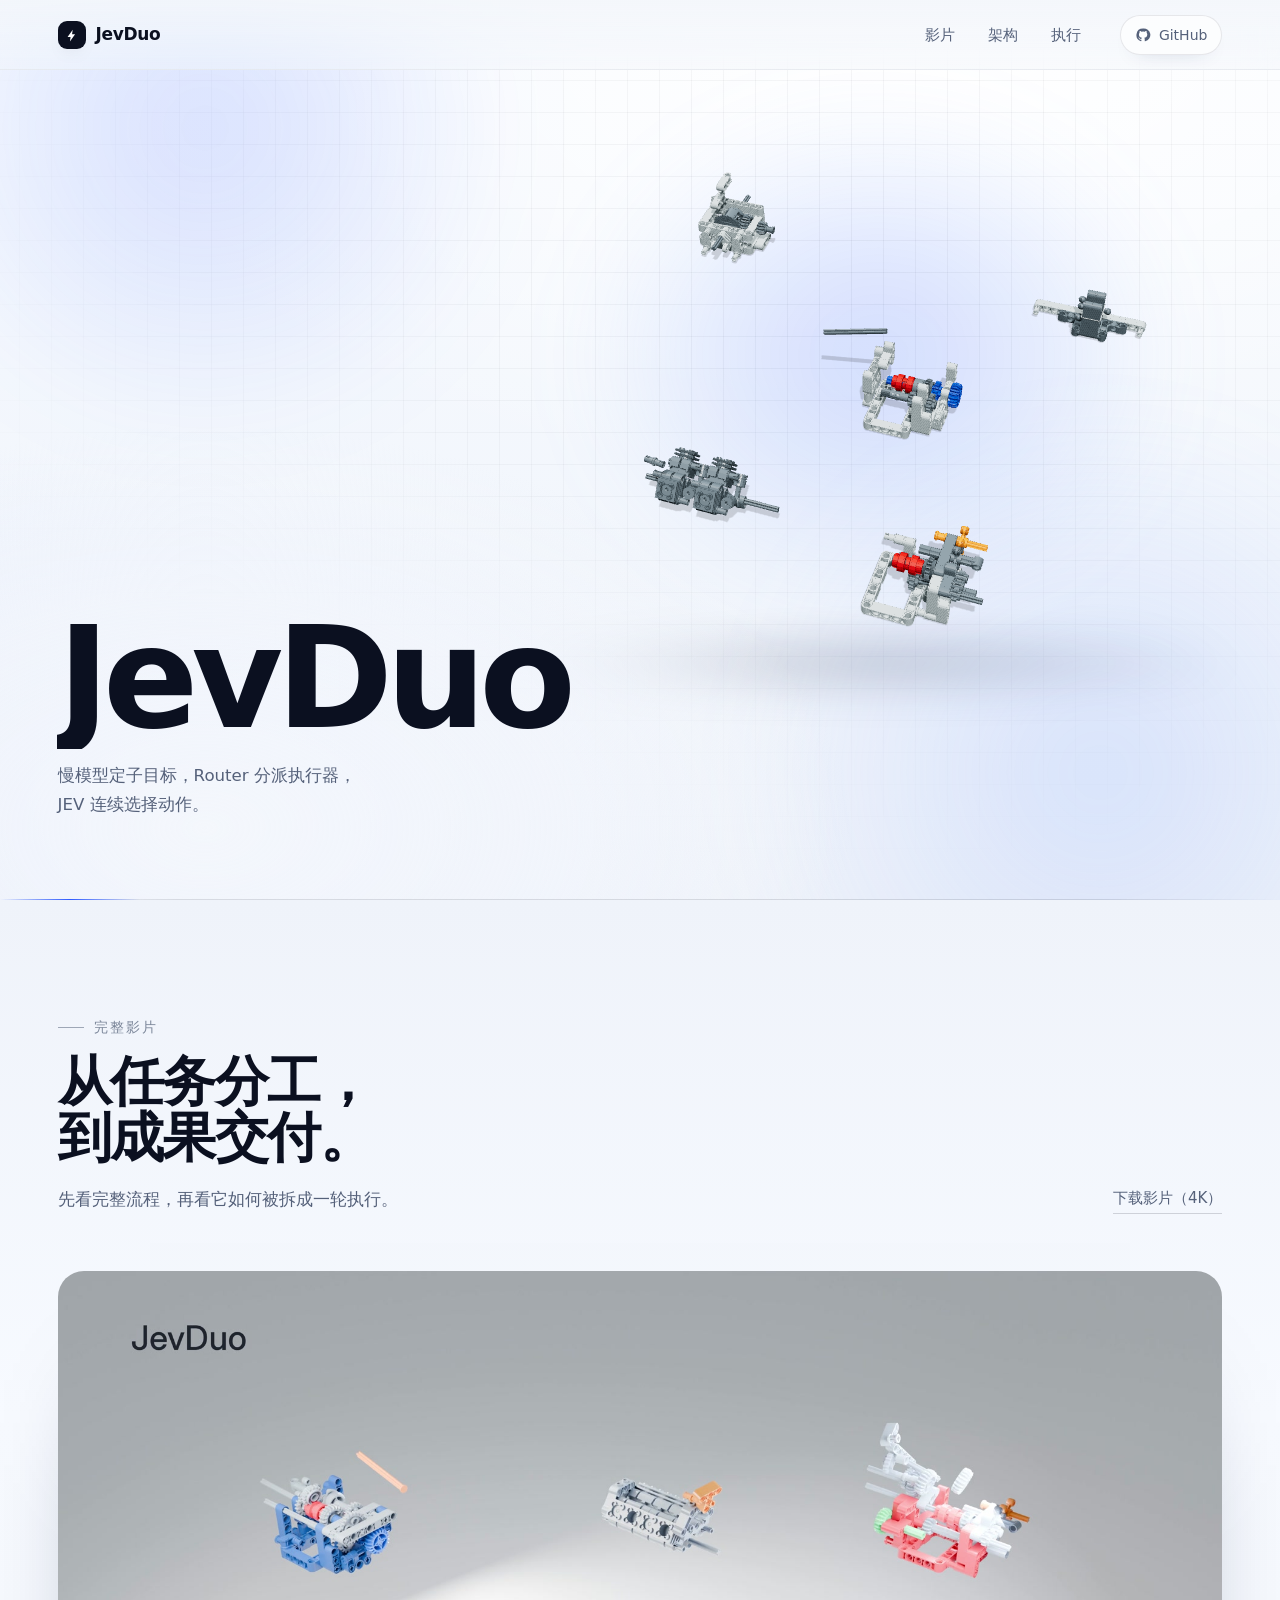
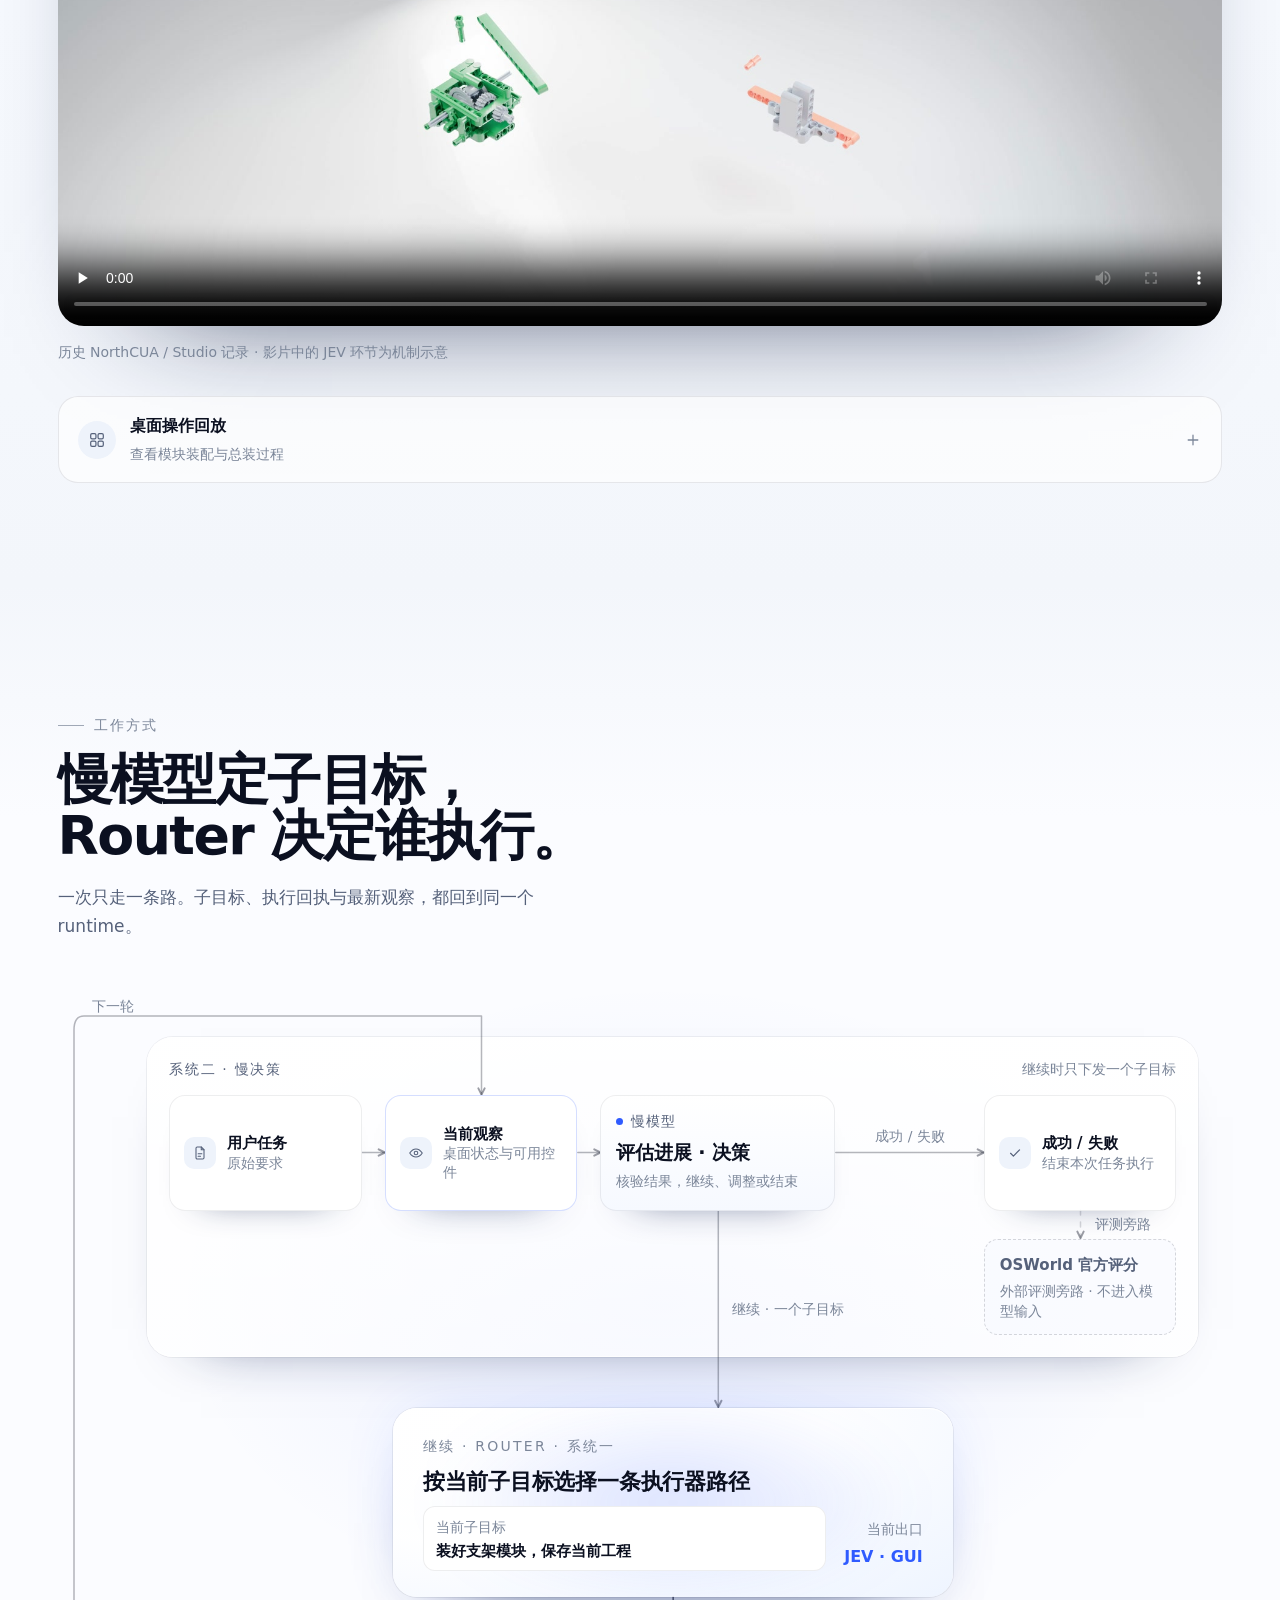
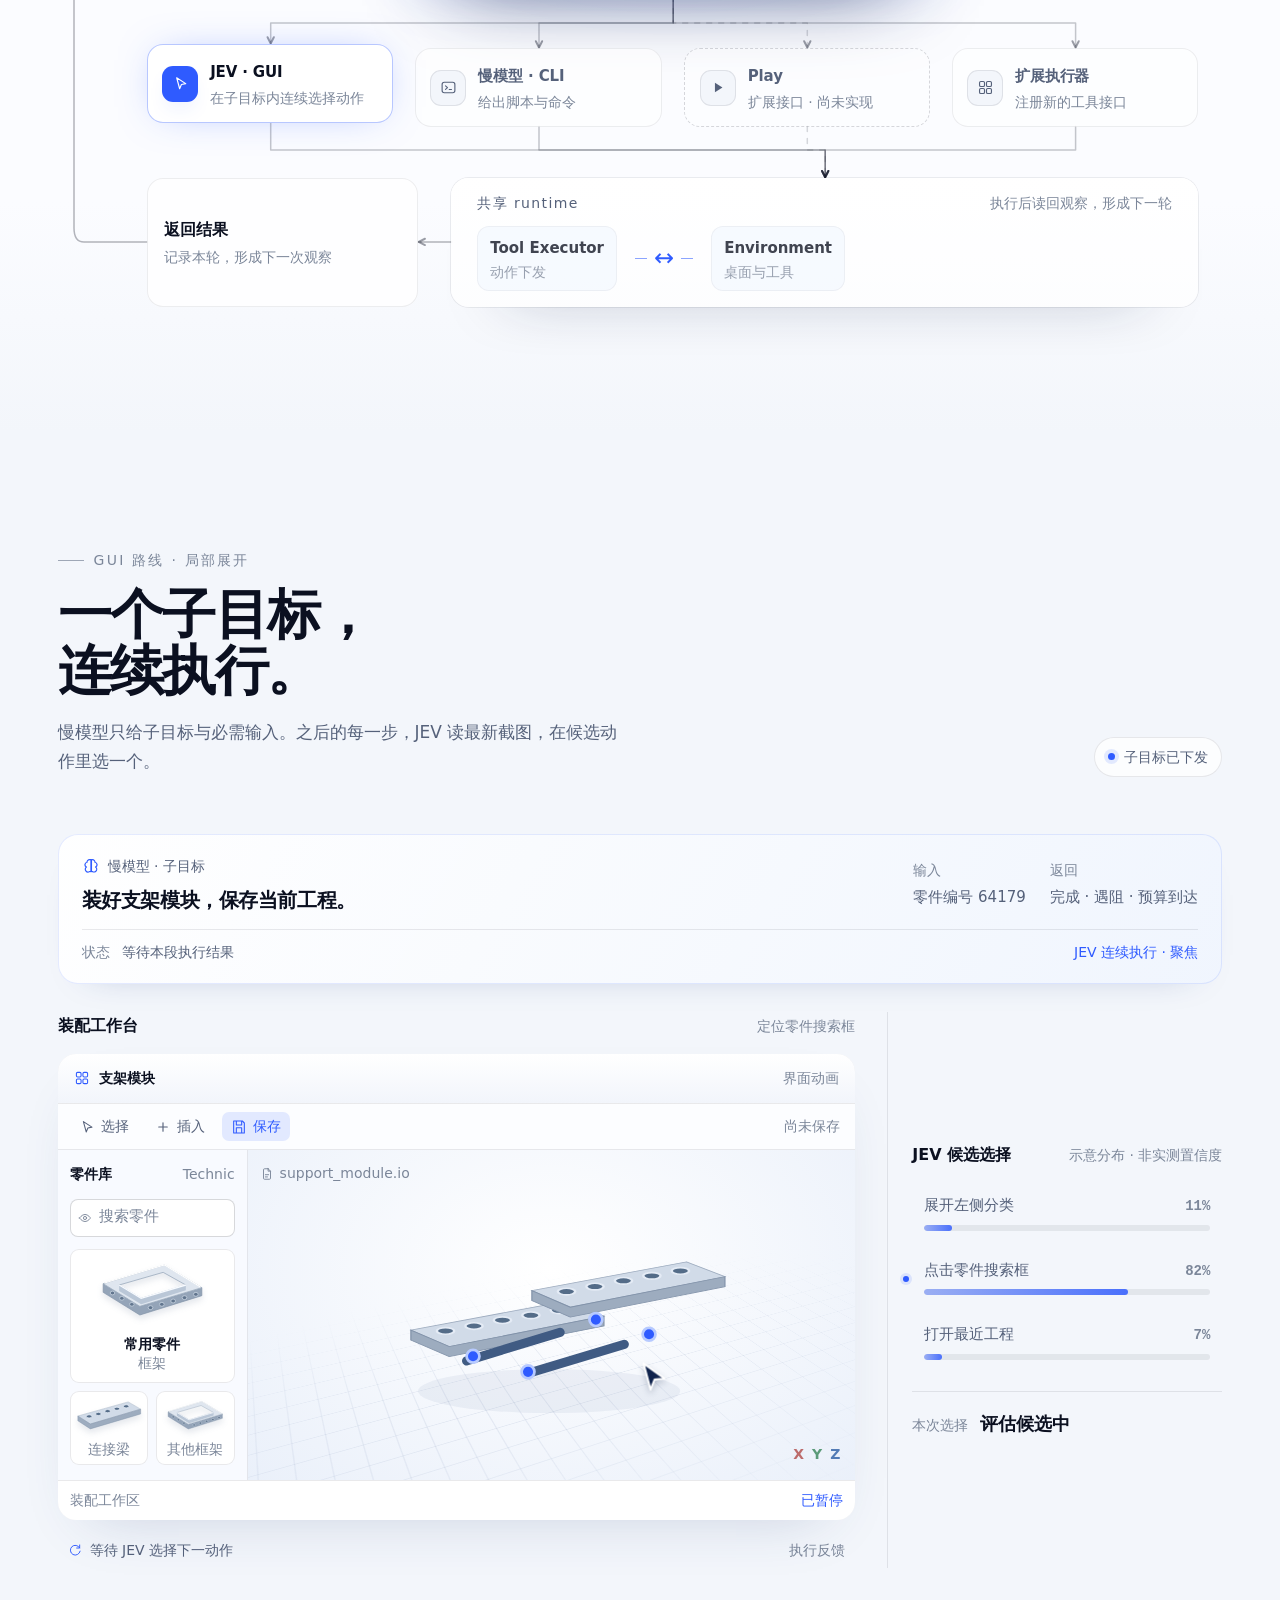
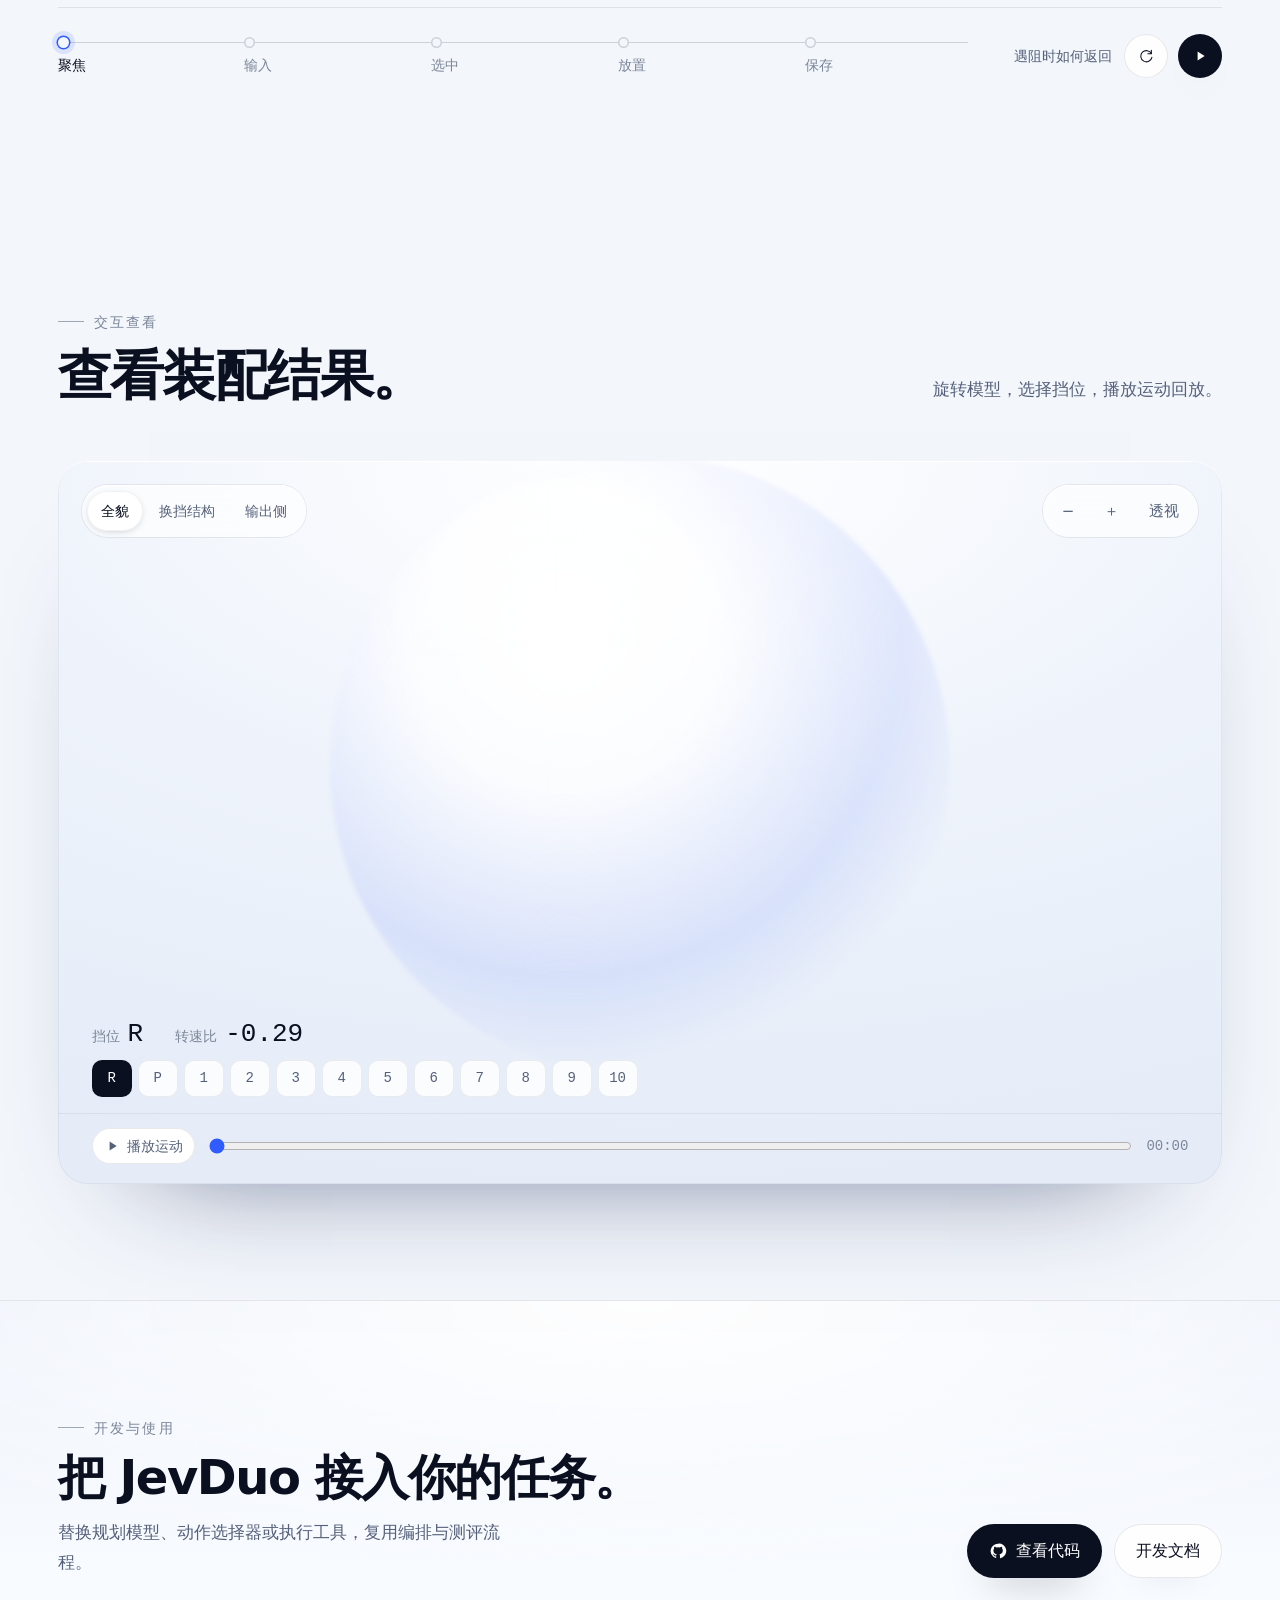
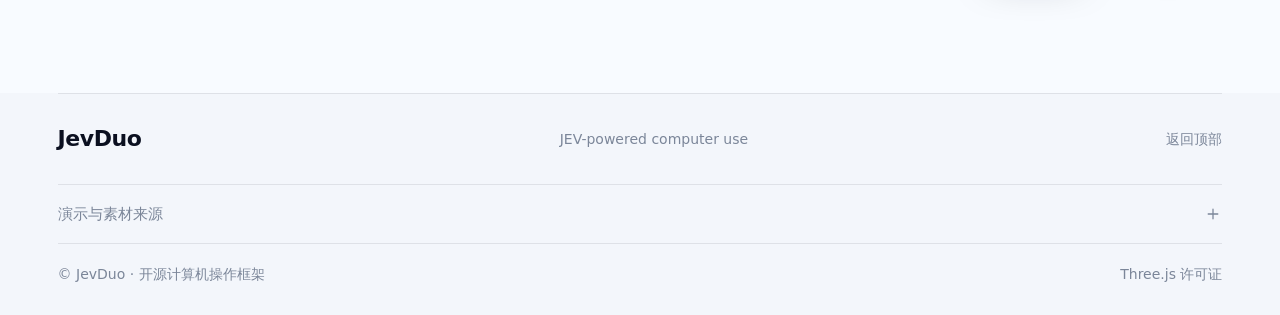
==== website/index.html @ 103af0c5 "feat(web): animate continuous JEV workbench execution" ====
<!doctype html>
<html lang='zh-CN' data-assets='../../assets/'>
<head>
<meta charset='utf-8'>
<meta name='viewport' content='width=device-width, initial-scale=1'>
<meta name='description' content='JevDuo：慢模型规划子目标，Router 分派执行器，JEV 在共享 runtime 中连续选择动作。'>
<meta name='theme-color' content='#f3f6fb'>
<meta name='color-scheme' content='light'>
<title>JevDuo — JEV-powered computer use</title>
<link rel='icon' href='data:image/svg+xml,%3Csvg xmlns=%22http://www.w3.org/2000/svg%22 viewBox=%220 0 32 32%22%3E%3Crect width=%2232%22 height=%2232%22 rx=%229%22 fill=%22%230b1020%22/%3E%3Cpath d=%22M18.9 5.1 9.8 18.4h6.2L14.2 27l9.4-13.4h-6.2z%22 fill=%22%23fff%22/%3E%3C/svg%3E'>
<link rel='preload' href='assembly-poster.png' as='image'>
<link rel='stylesheet' href='showcase.css'>
<link rel='stylesheet' href='responsive.css'>
<script defer src='../../assets/three.js'></script>
<script defer src='../../assets/viewer.js'></script>
<script defer src='story.js'></script>
<script defer src='execution.js'></script>
<script defer src='showcase.js'></script>
</head>
<body>
<svg class='symbols' aria-hidden='true' xmlns='http://www.w3.org/2000/svg'>
<symbol id='i-bolt' viewBox='0 0 24 24'><path fill='currentColor' d='M13.9 2.6 5.7 14.2h4.8l-1 7.2 8.2-11.6h-4.8l1-7.2Z'/></symbol>
<symbol id='i-file' viewBox='0 0 24 24'><g fill='none' stroke='currentColor' stroke-width='1.6' stroke-linecap='round' stroke-linejoin='round'><path d='M13.9 3H7.8A1.8 1.8 0 0 0 6 4.8v14.4A1.8 1.8 0 0 0 7.8 21h8.4a1.8 1.8 0 0 0 1.8-1.8V7.1L13.9 3Z'/><path d='M13.9 3v4.1h4.1M9.2 13.2h5.6M9.2 17h3.6'/></g></symbol>
<symbol id='i-brain' viewBox='0 0 24 24'><g fill='none' stroke='currentColor' stroke-width='1.6' stroke-linecap='round' stroke-linejoin='round'><path d='M10.2 3.6A3.3 3.3 0 0 0 6.7 7a3.4 3.4 0 0 0-.8 6.4 3.5 3.5 0 0 0 4.3 5.9h2.4V3.6h-2.4Z'/><path d='M13.8 3.6A3.3 3.3 0 0 1 17.3 7a3.4 3.4 0 0 1 .8 6.4 3.5 3.5 0 0 1-4.3 5.9h-2.4'/><path d='M12 3.6v16.2'/></g></symbol>
<symbol id='i-cursor' viewBox='0 0 24 24'><path fill='none' stroke='currentColor' stroke-width='1.6' stroke-linecap='round' stroke-linejoin='round' d='M6.6 3.9 19.4 12.2l-6.1 1.2-2.5 6-4.2-15.5Z'/></symbol>
<symbol id='i-terminal' viewBox='0 0 24 24'><g fill='none' stroke='currentColor' stroke-width='1.6' stroke-linecap='round' stroke-linejoin='round'><rect x='3' y='4.6' width='18' height='14.8' rx='3'/><path d='m7.8 9.8 2.8 2.4-2.8 2.4M13 14.8h3.2'/></g></symbol>
<symbol id='i-grid' viewBox='0 0 24 24'><g fill='none' stroke='currentColor' stroke-width='1.6'><rect x='3.6' y='3.6' width='7' height='7' rx='1.8'/><rect x='13.4' y='3.6' width='7' height='7' rx='1.8'/><rect x='3.6' y='13.4' width='7' height='7' rx='1.8'/><rect x='13.4' y='13.4' width='7' height='7' rx='1.8'/></g></symbol>
<symbol id='i-eye' viewBox='0 0 24 24'><g fill='none' stroke='currentColor' stroke-width='1.6' stroke-linecap='round' stroke-linejoin='round'><path d='M2.6 12S6.6 5.9 12 5.9 21.4 12 21.4 12 17.4 18.1 12 18.1 2.6 12 2.6 12Z'/><circle cx='12' cy='12' r='2.7'/></g></symbol>
<symbol id='i-check' viewBox='0 0 24 24'><path fill='none' stroke='currentColor' stroke-width='1.8' stroke-linecap='round' stroke-linejoin='round' d='m5.4 12.4 4.2 4.2L18.8 7.4'/></symbol>
<symbol id='i-refresh' viewBox='0 0 24 24'><g fill='none' stroke='currentColor' stroke-width='1.6' stroke-linecap='round' stroke-linejoin='round'><path d='M20 8.4A8.4 8.4 0 1 0 20.8 14'/><path d='M20 3.4v5.2h-5.2'/></g></symbol>
<symbol id='i-play' viewBox='0 0 24 24'><path fill='currentColor' d='M8.4 5.2 19 12 8.4 18.8V5.2Z'/></symbol>
<symbol id='i-pause' viewBox='0 0 24 24'><g fill='none' stroke='currentColor' stroke-width='2' stroke-linecap='round'><path d='M9 5.4v13.2M15 5.4v13.2'/></g></symbol>
<symbol id='i-plus' viewBox='0 0 24 24'><g fill='none' stroke='currentColor' stroke-width='1.7' stroke-linecap='round'><path d='M12 5.6v12.8M5.6 12h12.8'/></g></symbol>
<symbol id='i-save' viewBox='0 0 24 24'><g fill='none' stroke='currentColor' stroke-width='1.6' stroke-linejoin='round'><path d='M4 3h13l3 3v15H4Z'/><path d='M8 3v6h8V3M8 21v-8h8v8'/></g></symbol>
<symbol id='part-frame' viewBox='0 0 180 120'><path d='m16 43 55 34 93-28v12L71 90 16 56Z' fill='#94a4b8' stroke='#8191a7'/><path d='m16 43 92-28 56 34-93 28Zm24 2 33 20 67-20-34-19Z' fill='#dfe6ef' fill-rule='evenodd' stroke='#a1afc1' stroke-width='1.3'/><path d='m40 45 33 20 67-20v8L73 74 40 54Z' fill='#bac7d7'/><path d='m40 45 33 20 67-20' fill='none' stroke='#f8fbff' stroke-width='2'/><g fill='#61758e' stroke='#d5dfea'><ellipse cx='30' cy='57' rx='3.4' ry='2.8'/><ellipse cx='44' cy='65' rx='3.4' ry='2.8'/><ellipse cx='59' cy='74' rx='3.4' ry='2.8'/><ellipse cx='87' cy='79' rx='3.5' ry='2.9'/><ellipse cx='104' cy='74' rx='3.5' ry='2.9'/><ellipse cx='121' cy='69' rx='3.5' ry='2.9'/><ellipse cx='138' cy='64' rx='3.5' ry='2.9'/><ellipse cx='155' cy='59' rx='3.5' ry='2.9'/></g><path d='m18 42 90-27 54 33' fill='none' stroke='#fff' stroke-width='1.8'/></symbol>
<symbol id='part-beam' viewBox='0 0 180 100'><path d='m12 45 125-35 31 18-125 37Z' fill='#d1dbe8' stroke='#9eacbf'/><path d='m12 45 31 20 125-37v12L43 77 12 57Z' fill='#9dacbf' stroke='#8192a9'/><g fill='#546c88' stroke='#e4ebf5' stroke-width='2'><ellipse cx='40' cy='46' rx='7' ry='4'/><ellipse cx='63' cy='40' rx='7' ry='4'/><ellipse cx='86' cy='33' rx='7' ry='4'/><ellipse cx='109' cy='27' rx='7' ry='4'/><ellipse cx='132' cy='21' rx='7' ry='4'/></g></symbol>
<symbol id='i-github' viewBox='0 0 24 24'><path fill='currentColor' d='M12 2.2a9.8 9.8 0 0 0-3.1 19.1c.5.1.7-.2.7-.5v-1.7c-2.7.6-3.3-1.3-3.3-1.3-.4-1.1-1.1-1.4-1.1-1.4-.9-.6.1-.6.1-.6 1 .1 1.5 1 1.5 1 .9 1.5 2.3 1.1 2.9.8.1-.6.4-1.1.7-1.3-2.2-.2-4.5-1.1-4.5-4.9 0-1.1.4-2 1-2.6-.1-.3-.4-1.3.1-2.6 0 0 .8-.3 2.7 1a9.4 9.4 0 0 1 4.9 0c1.9-1.3 2.7-1 2.7-1 .5 1.3.2 2.3.1 2.6.6.6 1 1.5 1 2.6 0 3.8-2.3 4.7-4.5 4.9.4.3.7.9.7 1.9v2.8c0 .3.2.6.7.5A9.8 9.8 0 0 0 12 2.2Z'/></symbol>
</svg>
<a class='skip-link' href='#film'>跳到正文</a>
<header class='header' id='site-header'>
  <div class='header-inner shell'>
    <a class='brand' href='#top' aria-label='JevDuo 首页'><span class='brand-mark'><svg class='ico'><use href='#i-bolt'/></svg></span><span class='brand-word'>JevDuo</span></a>
    <nav class='nav' aria-label='主导航'><a href='#film'>影片</a><a href='#architecture'>架构</a><a href='#execution'>执行</a></nav>
    <a class='github-link' href='https://github.com/AI45Lab/JevDuo' target='_blank' rel='noopener'><svg class='ico'><use href='#i-github'/></svg><span>GitHub</span></a>
  </div>
  <span class='header-progress' aria-hidden='true'></span>
</header>
<main id='top'>
  <div class='opening' id='opening'>
    <div class='sky' aria-hidden='true'><span class='sky-a'></span><span class='sky-b'></span><span class='sky-grid'></span></div>
    <div class='assembly-stage' id='assembly-stage'>
      <div class='model-aura' aria-hidden='true'></div>
      <div class='model-canvas' id='hero-model-mount' role='img' aria-label='逐零件装配的三维模型，可拖动旋转'>
        <img class='assembly-poster' src='assembly-poster.png' alt=''>
        <span class='scene-loading' id='hero-model-loading' role='status'>正在加载装配模型</span>
      </div>
      <div class='model-floor' aria-hidden='true'></div>
    </div>
    <section class='hero' id='story' aria-labelledby='hero-title'>
      <div class='hero-scrim' aria-hidden='true'></div>
      <div class='shell hero-foot'>
        <h1 class='hero-title' id='hero-title'><span class='hero-title-in'>JevDuo</span></h1>
        <p class='hero-sub'>慢模型定子目标，Router 分派执行器，<br>JEV 连续选择动作。</p>
      </div>
      <div class='hero-rail' aria-hidden='true'><i></i></div>
    </section>
  </div>

  <section class='film-section' id='film' aria-labelledby='film-title'>
    <div class='shell'>
      <header class='section-lead film-lead'>
        <div class='lead-main'>
          <p class='eyebrow'>完整影片</p>
          <h2 id='film-title'>从任务分工，<br>到成果交付。</h2>
          <p class='lead'>先看完整流程，再看它如何被拆成一轮执行。</p>
        </div>
        <a class='text-link' href='../../downloads/JevDuo-v15-4K.mp4' download>下载影片（4K）</a>
      </header>
      <figure class='film-figure'>
        <video id='film-player' controls playsinline preload='none' poster='../../assets/film-poster.jpg' aria-label='JevDuo 工作流程影片'>
          <source src='../../assets/jevduo-film-1080p.mp4' type='video/mp4'>
          此浏览器无法播放，可下载影片查看。
        </video>
        <figcaption>历史 NorthCUA / Studio 记录 · 影片中的 JEV 环节为机制示意</figcaption>
      </figure>
      <details class='records' id='execution-records'>
        <summary>
          <span class='record-icon' aria-hidden='true'><svg class='ico'><use href='#i-grid'/></svg></span>
          <span class='record-copy'><strong>桌面操作回放</strong><span>查看模块装配与总装过程</span></span>
          <span class='record-toggle' aria-hidden='true'><svg class='ico'><use href='#i-plus'/></svg></span>
        </summary>
        <div class='record-content'>
          <div class='case-workspace' id='case-workspace'>
            <div class='workspace-toolbar'>
              <div class='workspace-title-row'><strong id='workspace-title'>主体与主传动</strong><span id='workspace-phase'>开始装配</span></div>
              <button id='grid-toggle' aria-pressed='false'><svg class='ico'><use href='#i-grid'/></svg>并排查看</button>
            </div>
            <div class='workspace-display' id='workspace-display'></div>
            <div class='workspace-tabs' role='tablist' aria-label='切换装配模块' id='workspace-tabs'></div>
            <div class='workspace-transport'>
              <button id='case-play' class='round-play' aria-label='播放桌面回放'><svg class='ico'><use href='#i-play'/></svg></button>
              <input id='case-seek' type='range' min='0' max='203' step='0.1' value='0' aria-label='调整桌面回放进度'>
              <output id='case-clock'>00:00 / 03:23</output>
              <select id='case-speed' aria-label='桌面回放倍速'><option value='1'>1×</option><option value='2' selected>2×</option><option value='4'>4×</option><option value='8'>8×</option></select>
            </div>
          </div>
          <div class='chapter-jumps' aria-label='跳转装配阶段'>
            <button data-case-time='0'>开始装配</button>
            <button data-case-time='85'>查看模块</button>
            <button data-case-time='180'>进入总装</button>
          </div>
          <p class='case-note'>回放按模块装配进度对齐，不作为 JEV 的性能对照。</p>
        </div>
      </details>
    </div>
  </section>

  <section class='arch-section' id='architecture' aria-labelledby='architecture-title'>
    <div class='rail-flow' aria-hidden='true'><i></i></div>
    <div class='shell'>
      <header class='section-lead arch-lead'>
        <p class='eyebrow'>工作方式</p>
        <h2 id='architecture-title'>慢模型定子目标，<br>Router 决定谁执行。</h2>
        <p class='lead'>一次只走一条路。子目标、执行回执与最新观察，都回到同一个 runtime。</p>
      </header>
      <div class='architecture-board' id='architecture-board' data-route='gui' data-phase='idle'>
        <div class='board-light' aria-hidden='true'></div>
        <div class='arch-duo'>
          <p class='duo-label'><span>系统二 · 慢决策</span><em>继续时只下发一个子目标</em></p>
          <div class='duo-row'>
            <div class='node' id='arch-input'>
              <span class='node-orb' aria-hidden='true'><svg class='ico'><use href='#i-file'/></svg></span>
              <span class='node-copy'><strong>用户任务</strong><span>原始要求</span></span>
            </div>
            <div class='node' id='arch-observe'>
              <span class='node-orb' aria-hidden='true'><svg class='ico'><use href='#i-eye'/></svg></span>
              <span class='node-copy'><strong>当前观察</strong><span>桌面状态与可用控件</span></span>
            </div>
            <div class='node node-slow' id='arch-slow'>
              <p class='slow-kicker'><i class='pulse-dot' aria-hidden='true'></i>慢模型</p>
              <p class='slow-title'>评估进展 · 决策</p>
              <span class='slow-note'>核验结果，继续、调整或结束</span>
            </div>
            <div class='node' id='arch-end'>
              <span class='node-orb' aria-hidden='true'><svg class='ico'><use href='#i-check'/></svg></span>
              <span class='node-copy'><strong>成功 / 失败</strong><span>结束本次任务执行</span></span>
            </div>
            <div class='node' id='arch-score'>
              <strong>OSWorld 官方评分</strong>
              <span>外部评测旁路 · 不进入模型输入</span>
            </div>
          </div>
        </div>
        <div class='router' id='arch-router'>
          <span class='router-halo' aria-hidden='true'></span>
          <div class='router-core'>
            <span class='router-name'>继续 · ROUTER · 系统一</span>
            <p class='router-job'>按当前子目标选择一条执行器路径</p>
            <span class='router-capsule' id='arch-goal'><em>当前子目标</em><b>装好支架模块，保存当前工程</b></span>
            <span class='router-exit'><em>当前出口</em><strong id='router-selection'>JEV · GUI</strong></span>
          </div>
        </div>
        <div class='pool' aria-label='执行器池'>
          <button class='gate' id='arch-jev' data-route='gui' aria-pressed='true'>
            <span class='gate-mark' aria-hidden='true'><svg class='ico'><use href='#i-cursor'/></svg></span>
            <span class='gate-copy'><strong>JEV · GUI</strong><span>在子目标内连续选择动作</span></span>
          </button>
          <button class='gate' id='arch-cli' data-route='cli' aria-pressed='false'>
            <span class='gate-mark' aria-hidden='true'><svg class='ico'><use href='#i-terminal'/></svg></span>
            <span class='gate-copy'><strong>慢模型 · CLI</strong><span>给出脚本与命令</span></span>
          </button>
          <p class='gate is-extension' data-route='play'>
            <span class='gate-mark' aria-hidden='true'><svg class='ico'><use href='#i-play'/></svg></span>
            <span class='gate-copy'><strong>Play</strong><span>扩展接口 · 尚未实现</span></span>
          </p>
          <button class='gate' id='arch-extension' data-route='extension' aria-pressed='false'>
            <span class='gate-mark' aria-hidden='true'><svg class='ico'><use href='#i-grid'/></svg></span>
            <span class='gate-copy'><strong>扩展执行器</strong><span>注册新的工具接口</span></span>
          </button>
        </div>
        <div class='arch-tail'>
          <div class='arch-return' id='arch-return'>
            <strong>返回结果</strong>
            <span>记录本轮，形成下一次观察</span>
          </div>
          <div class='runtime' id='arch-runtime'>
            <p class='runtime-head'><span>共享 runtime</span><em>执行后读回观察，形成下一轮</em></p>
            <div class='runtime-pair'>
              <span class='runtime-node'><strong>Tool Executor</strong><em>动作下发</em></span>
              <span class='runtime-bridge' aria-label='动作与回执双向传递'>↔</span>
              <span class='runtime-node'><strong>Environment</strong><em>桌面与工具</em></span>
            </div>
          </div>
        </div>
        <svg class='arch-track' aria-hidden='true'>
          <defs><marker id='arch-arrow' viewBox='0 0 8 8' refX='6.4' refY='4' markerWidth='7' markerHeight='7' orient='auto'><path d='M1.4 1.6 6.2 4 1.4 6.4' fill='none' stroke='currentColor' stroke-width='1.5' stroke-linecap='round' stroke-linejoin='round'/></marker></defs>
          <g id='arch-wires'></g>
          <g id='arch-labels'></g>
          <g id='arch-pulses'></g>
        </svg>
      </div>
    </div>
  </section>

  <section class='execution-section' id='execution' aria-labelledby='execution-title'>
    <div class='rail-flow' aria-hidden='true'><i></i></div>
    <div class='shell'>
      <header class='section-lead exec-lead'>
        <div class='lead-main'>
          <p class='eyebrow'>GUI 路线 · 局部展开</p>
          <h2 id='execution-title'>一个子目标，<br>连续执行。</h2>
          <p class='lead'>慢模型只给子目标与必需输入。之后的每一步，JEV 读最新截图，在候选动作里选一个。</p>
        </div>
        <p class='exec-status'><i class='status-dot' aria-hidden='true'></i><span id='slow-status'>子目标已下发</span></p>
      </header>
      <div class='theater' id='execution-theater' data-phase='execution' data-blocked='false'>
        <div class='contract'>
          <p class='contract-kicker'><svg class='ico'><use href='#i-brain'/></svg>慢模型 · 子目标</p>
          <p class='contract-goal'>装好支架模块，保存当前工程。</p>
          <dl class='contract-io'>
            <div><dt>输入</dt><dd>零件编号 64179</dd></div>
            <div><dt>返回</dt><dd>完成 · 遇阻 · 预算到达</dd></div>
          </dl>
          <div class='contract-foot'>
            <p class='contract-state'><span>状态</span><span id='plan-state'>等待本段执行结果</span></p>
            <p class='goal-step' id='goal-step'>JEV 局部执行</p>
          </div>
        </div>
        <div class='observe'>
          <div class='observe-head'><strong id='work-title'>装配工作台</strong><span id='observation-text'>零件库已就绪</span></div>
          <div class='screen' id='mini-screen' aria-label='零件搜索、放置与保存的界面重建动画'>
            <div class='app-titlebar'><svg class='ico'><use href='#i-grid'/></svg><strong>支架模块</strong><span class='screen-tag'>界面动画</span></div>
            <div class='app-toolbar'><span class='app-tool'><svg class='ico'><use href='#i-cursor'/></svg>选择</span><span class='app-tool'><svg class='ico'><use href='#i-plus'/></svg>插入</span><span class='app-tool app-save' id='app-save'><svg class='ico'><use href='#i-save'/></svg>保存</span><span class='app-file' id='app-file-state'>尚未保存</span></div>
            <div class='app-body'>
              <aside class='parts-library'>
                <div class='library-head'><strong>零件库</strong><span>Technic</span></div>
                <label class='screen-search' id='mini-search'><svg class='ico'><use href='#i-eye'/></svg><input id='mini-search-value' aria-label='搜索零件' placeholder='搜索零件' readonly tabindex='-1'><i class='caret' aria-hidden='true'></i></label>
                <div class='screen-results' id='mini-parts'>
                  <div class='library-part target-part' id='library-target'><svg class='part-shape'><use href='#part-frame'/></svg><strong>64179</strong><span>框架</span><i class='part-selected'><svg class='ico'><use href='#i-check'/></svg></i></div>
                  <div class='library-part other-part'><svg class='part-shape'><use href='#part-beam'/></svg><span>连接梁</span></div>
                  <div class='library-part other-part'><svg class='part-shape'><use href='#part-frame'/></svg><span>其他框架</span></div>
                </div>
              </aside>
              <div class='screen-canvas' id='assembly-canvas'>
                <div class='viewport-file'><svg class='ico'><use href='#i-file'/></svg>support_module.io</div>
                <div class='work-grid' aria-hidden='true'></div>
                <svg class='assembly-base' viewBox='0 0 520 360' aria-hidden='true'><ellipse cx='257' cy='263' rx='143' ry='24' fill='#9cacc7' opacity='.14'/><g transform='translate(90 156) scale(1.35 .9)'><use href='#part-beam' width='180' height='100'/></g><g transform='translate(222 113) scale(1.35 .9)'><use href='#part-beam' width='180' height='100'/></g><path d='m167 230 102-31m-36 45 106-32' stroke='#405b83' stroke-width='10' stroke-linecap='round'/><g fill='#2f5bff' stroke='#b7caff' stroke-width='3'><circle cx='174' cy='225' r='7'/><circle cx='308' cy='185' r='7'/><circle cx='234' cy='242' r='7'/><circle cx='366' cy='201' r='7'/></g></svg>
                <div class='drop-target' id='drop-target'><svg class='part-shape'><use href='#part-frame'/></svg></div>
                <svg class='placed-part' id='placed-part' aria-label='已放置的框架'><use href='#part-frame'/></svg>
                <span class='saved' id='saved-mark'><svg class='ico'><use href='#i-check'/></svg>工程已保存</span>
                <div class='viewport-axis' aria-hidden='true'><i>X</i><i>Y</i><i>Z</i></div>
              </div>
            </div>
            <div class='app-statusbar'><span id='mini-canvas-status'>装配工作区</span><span id='app-operation'>等待下一动作</span></div>
            <svg class='drag-part' id='drag-part' aria-hidden='true'><use href='#part-frame'/></svg>
            <div class='demo-cursor' id='demo-cursor' aria-hidden='true'><i class='click-ring'></i><svg viewBox='0 0 28 32'><path d='M3 2 24 17l-10 1-4 10Z' fill='#10234d' stroke='#fff' stroke-width='2' stroke-linejoin='round'/></svg></div>
            <div class='blocked-notice'><svg class='ico'><use href='#i-refresh'/></svg>目标不在候选中，交还慢模型</div>
          </div>
          <p class='receipt' id='receipt'><svg class='ico'><use href='#i-refresh'/></svg><span id='receipt-text'>执行后读回：搜索框已激活</span><em>执行反馈</em></p>
        </div>
        <div class='decision'>
          <div class='decision-head'><strong id='decision-title'>JEV 候选选择</strong><span class='dist-note'>示意分布 · 非实测置信度</span></div>
          <div class='local-choice' id='local-choice'></div>
          <div class='result-line'><span id='selection-caption'>本次选择</span><strong id='selected-action'>点击零件搜索框</strong></div>
        </div>
      </div>
      <div class='theater-foot'>
        <div class='beads' id='action-beads' aria-label='查看具体动作'></div>
        <div class='theater-controls'>
          <button class='ghost' id='loop-block'>遇阻时如何返回</button>
          <button class='icon-btn' id='loop-replay' aria-label='重播执行流程'><svg class='ico'><use href='#i-refresh'/></svg></button>
          <button class='icon-btn primary' id='loop-play' aria-label='播放执行流程'><svg class='ico'><use href='#i-play'/></svg></button>
        </div>
      </div>
    </div>
  </section>

  <section class='result-section' id='result' aria-labelledby='result-title'>
    <div class='shell'>
      <header class='section-lead result-lead'>
        <div class='lead-main'>
          <p class='eyebrow'>交互查看</p>
          <h2 id='result-title'>查看装配结果。</h2>
        </div>
        <p class='lead'>旋转模型，选择挡位，播放运动回放。</p>
      </header>
      <div class='viewer'>
        <div class='viewer-tools'>
          <div class='seg' role='group' aria-label='视角'>
            <button data-view='overall' aria-pressed='true'>全貌</button>
            <button data-view='shift' aria-pressed='false'>换挡结构</button>
            <button data-view='output' aria-pressed='false'>输出侧</button>
          </div>
          <div class='seg seg-tools'>
            <button id='model-zoom-out' aria-label='缩小'>−</button>
            <button id='model-zoom-in' aria-label='放大'>＋</button>
            <button id='model-xray' aria-pressed='false'>透视</button>
          </div>
        </div>
        <div id='model-mount' class='model-mount' role='img' aria-label='拖动旋转装配结果模型'>
          <span class='model-loading' id='model-loading'>加载模型…</span>
        </div>
        <div class='viewer-readout'><span>挡位<strong id='model-gear'>R</strong></span><span>转速比<strong id='model-ratio'>—</strong></span></div>
        <div id='gear-controls' class='gear-controls' aria-label='选择挡位'></div>
        <div class='model-transport'>
          <button id='model-play' aria-label='播放运动回放'><svg class='ico'><use href='#i-play'/></svg>播放运动</button>
          <input id='model-seek' type='range' min='0' max='59.2' step='0.05' value='0' aria-label='调整运动回放进度'>
          <output id='model-clock'>00:00</output>
        </div>
      </div>
    </div>
  </section>

  <section class='closing' aria-labelledby='closing-title'>
    <div class='shell closing-inner'>
      <div>
        <p class='eyebrow'>开发与使用</p>
        <h2 id='closing-title'>把 JevDuo 接入你的任务。</h2>
        <p class='lead'>替换规划模型、动作选择器或执行工具，复用编排与测评流程。</p>
      </div>
      <div class='closing-actions'>
        <a class='btn primary' href='https://github.com/AI45Lab/JevDuo' target='_blank' rel='noopener'><svg class='ico'><use href='#i-github'/></svg>查看代码</a>
        <a class='btn' href='https://github.com/AI45Lab/JevDuo/blob/dev/docs/ORCHESTRATION.md' target='_blank' rel='noopener'>开发文档</a>
      </div>
    </div>
  </section>
</main>
<footer class='footer'>
  <div class='shell'>
    <div class='footer-top'>
      <a class='brand' href='#top' aria-label='返回顶部'><span class='brand-word'>JevDuo</span></a>
      <span class='footer-tag'>JEV-powered computer use</span>
      <a class='footer-top-link' href='#top'>返回顶部</a>
    </div>
    <details class='footer-sources'>
      <summary>演示与素材来源<span class='footer-plus' aria-hidden='true'><svg class='ico'><use href='#i-plus'/></svg></span></summary>
      <div class='source-copy'>
        <p>架构依据 JevDuo 的慢模型编排、子目标契约、执行器注册与共享 runtime。局部执行流程与百分比分布为前端示意，不调用真实模型；分布不是实测或校准后的置信度，也不构成时间、token 或准确率的实测对比。</p>
        <p>影片与桌面回放复用历史 NorthCUA / BrickLink Studio 记录。影片中的 JEV 环节用于说明机制，不代表 JEV 已完成该装配任务。模块录像按装配进度对齐，不代表同一时刻，也不表示框架默认自动四并发。</p>
        <p>页面模型重建自已有装配成果，运动采用已有 MuJoCo 理想约束记录，不替代全零件接触、干涉检测或实物验证。Three.js 使用 MIT 许可证。</p>
      </div>
    </details>
    <div class='footer-bottom'>
      <span>© JevDuo · 开源计算机操作框架</span>
      <a href='../../THREE-LICENSE.txt'>Three.js 许可证</a>
    </div>
  </div>
</footer>
</body>
</html>
---- website/showcase.css ----
/* JevDuo · showcase.css — 冷白纸 / 单一电蓝信号 / 玻璃与光场 */
:root{
  --paper:#f3f6fb;--panel:#fff;--ink:#0b1020;--ink-2:#55617a;--ink-3:#7b8699;
  --line:rgba(11,16,32,.09);--line-2:rgba(11,16,32,.16);
  --blue:#2f5bff;--blue-soft:rgba(47,91,255,.12);
  --amber:#b4601f;--amber-soft:rgba(180,96,31,.14);
  --surface:#fff;--sunken:#eaeff8;--fast:#2f5bff;
  --ease:cubic-bezier(.16,1,.3,1);
  --sans:-apple-system,BlinkMacSystemFont,'Segoe UI','PingFang SC','Hiragino Sans GB','Microsoft YaHei',system-ui,sans-serif;
  --mono:ui-monospace,SFMono-Regular,Menlo,Consolas,monospace;
  --shell:min(1200px,100% - clamp(44px,9vw,160px));
}
*,*::before,*::after{box-sizing:border-box}
html{-webkit-text-size-adjust:100%;scroll-behavior:smooth;scroll-padding-top:92px}
body{margin:0;background:var(--paper);color:var(--ink);font-family:var(--sans);font-size:17px;line-height:1.75;font-variant-numeric:tabular-nums;-webkit-font-smoothing:antialiased;text-rendering:optimizeLegibility;overflow-x:hidden}
h1,h2,h3,p,dl,dd,figure{margin:0}
ol,ul{margin:0;padding:0;list-style:none}
a{color:inherit;text-decoration:none}
button,input,select{font:inherit;color:inherit}
button{background:none;border:0;padding:0;cursor:pointer}
svg{display:block}
::selection{background:rgba(47,91,255,.18)}
:focus-visible{outline:2px solid var(--blue);outline-offset:3px;border-radius:8px}
.symbols{position:absolute;width:0;height:0;overflow:hidden}
.ico{width:18px;height:18px;flex:none}
.round-play>svg,#grid-toggle>svg,.model-transport button>svg{width:16px;height:16px;flex:none}
.shell{width:var(--shell);margin-inline:auto}
.skip-link{position:absolute;left:16px;top:-64px;z-index:200;padding:10px 16px;border-radius:10px;background:var(--ink);color:#fff;font-size:15px;transition:top .3s var(--ease)}
.skip-link:focus{top:14px}

/* 顶栏：玻璃、发丝线、滚动进度 */
.header{position:fixed;inset:0 0 auto;z-index:80}
.header::before{content:'';position:absolute;inset:0;border-bottom:1px solid rgba(11,16,32,.05);background:linear-gradient(180deg,rgba(243,246,251,.9),rgba(243,246,251,.5));-webkit-backdrop-filter:blur(16px) saturate(150%);backdrop-filter:blur(16px) saturate(150%);transition:background .5s var(--ease)}
.header.is-solid::before{background:rgba(247,250,255,.92)}
.header-inner{position:relative;display:flex;align-items:center;gap:clamp(16px,3vw,44px);height:70px}
.brand{display:inline-flex;align-items:center;gap:10px;font-size:17px;font-weight:600}
.brand-mark{display:grid;place-items:center;width:28px;height:28px;border-radius:9px;background:var(--ink);color:#fff;box-shadow:0 8px 18px -12px rgba(11,16,32,.9)}
.brand-mark .ico{width:15px;height:15px}
.brand-word{letter-spacing:-.02em}
.nav{display:flex;align-items:center;gap:clamp(16px,2.6vw,34px);margin-left:auto}
.nav a{position:relative;padding:6px 0;font-size:15px;color:var(--ink-2);transition:color .3s var(--ease)}
.nav a::after{content:'';position:absolute;left:0;right:0;bottom:0;height:1px;background:currentColor;transform:scaleX(0);transform-origin:left;transition:transform .45s var(--ease)}
.nav a:hover{color:var(--ink)}
.nav a:hover::after{transform:scaleX(1)}
.github-link{display:inline-flex;align-items:center;gap:8px;padding:8px 15px;border-radius:999px;font-size:14px;color:var(--ink-2);background:rgba(255,255,255,.66);box-shadow:inset 0 0 0 1px var(--line),0 8px 20px -18px rgba(20,40,90,.8);transition:.35s var(--ease)}
.github-link:hover{color:var(--ink);background:#fff;box-shadow:inset 0 0 0 1px var(--line-2)}
.github-link .ico{width:16px;height:16px}
.header-progress{position:absolute;left:0;right:0;bottom:0;height:2px;background:linear-gradient(90deg,var(--blue),#7d9bff);transform:scaleX(var(--p,0));transform-origin:0 50%;transition:transform .12s linear}

/* 开场：真实三维装配 + 光斑网格 + 擦入标题 */
.opening{position:relative;height:100vh;height:100svh;min-height:640px;overflow:clip;isolation:isolate;background:radial-gradient(120% 90% at 74% 4%,#fff 0%,rgba(255,255,255,0) 58%),radial-gradient(80% 70% at 4% 96%,rgba(47,91,255,.10),rgba(47,91,255,0) 66%),linear-gradient(180deg,#f8fbff 0%,#f2f6fc 62%,#eff3fa 100%)}
.sky{position:absolute;inset:0;pointer-events:none;overflow:hidden}
.sky-grid{position:absolute;inset:-16%;background-image:linear-gradient(to right,rgba(11,16,32,.05) 1px,transparent 1px),linear-gradient(to bottom,rgba(11,16,32,.05) 1px,transparent 1px);background-size:32px 32px;-webkit-mask-image:radial-gradient(76% 68% at 62% 34%,#000 0%,rgba(0,0,0,.5) 46%,transparent 76%);mask-image:radial-gradient(76% 68% at 62% 34%,#000 0%,rgba(0,0,0,.5) 46%,transparent 76%);animation:gridDrift 32s linear infinite}
.sky-a,.sky-b{position:absolute;border-radius:50%;filter:blur(46px);will-change:transform}
.sky-a{left:-10vw;top:-16vw;width:52vw;height:52vw;background:radial-gradient(circle,rgba(47,91,255,.16),rgba(47,91,255,0) 68%);animation:driftA 24s var(--ease) infinite alternate}
.sky-b{right:-14vw;bottom:-18vw;width:56vw;height:56vw;background:radial-gradient(circle,rgba(126,163,255,.22),rgba(126,163,255,0) 70%);animation:driftB 30s var(--ease) infinite alternate}
.assembly-stage{position:absolute;top:-1%;right:0;z-index:1;width:66%;height:86%;transform-origin:78% 22%;transform:translate3d(calc(var(--dock,0) * 4vw),calc(var(--dock,0) * -6vh),0) scale(calc(1 - var(--dock,0) * .16));opacity:calc(1 - var(--dock,0));will-change:transform,opacity}
.assembly-stage.is-docked{visibility:hidden;pointer-events:none}
.model-aura{position:absolute;inset:4% 1% 10% 6%;background:radial-gradient(closest-side,rgba(47,91,255,.20),rgba(120,160,255,.10) 52%,rgba(255,255,255,0) 76%);filter:blur(42px);animation:aura 10s ease-in-out infinite}
.model-canvas{position:absolute;inset:0;display:grid;place-items:center;cursor:grab;touch-action:pan-y}
.model-canvas:active{cursor:grabbing}
.model-canvas canvas{display:block;width:100%;height:100%}
.assembly-poster{position:absolute;inset:0;width:100%;height:100%;object-fit:contain;opacity:.92;pointer-events:none;transition:opacity .8s var(--ease)}
.assembly-stage.is-ready .assembly-poster{opacity:0}
.scene-loading{position:absolute;left:50%;bottom:12%;transform:translateX(-50%);padding:7px 14px;border-radius:999px;background:rgba(255,255,255,.82);box-shadow:inset 0 0 0 1px var(--line);font-size:14px;color:var(--ink-3);white-space:nowrap;transition:opacity .6s var(--ease)}
.assembly-stage.is-ready .scene-loading{opacity:0}
.model-floor{position:absolute;left:10%;right:4%;bottom:9%;z-index:-1;height:64px;background:radial-gradient(ellipse at 50% 50%,rgba(18,32,72,.24),rgba(18,32,72,0) 70%);filter:blur(20px)}
.hero{position:absolute;inset:0;z-index:2;display:flex;align-items:flex-end;pointer-events:none}
.hero-scrim{position:absolute;inset:0;background:radial-gradient(70% 62% at 16% 92%,rgba(244,247,252,.98),rgba(244,247,252,.7) 42%,rgba(244,247,252,0) 72%);pointer-events:none}
.hero-foot{position:relative;z-index:1;display:grid;gap:clamp(16px,2vw,26px);padding-bottom:clamp(58px,9vh,112px)}
.hero-title{margin:0;font-size:clamp(60px,11vw,168px);line-height:.84;letter-spacing:-.05em;font-weight:600;pointer-events:auto}
.hero-title-in{display:inline-block;padding-right:.06em;animation:titleIn 1.1s var(--ease) both}
.hero-sub{max-width:34ch;font-size:clamp(16px,1.3vw,19px);line-height:1.7;color:var(--ink-2);animation:subIn .9s var(--ease) .16s both}
.hero-rail{position:absolute;left:0;right:0;bottom:0;height:1px;overflow:hidden;background:linear-gradient(90deg,rgba(11,16,32,0),rgba(11,16,32,.12) 14%,rgba(11,16,32,.12) 86%,rgba(11,16,32,0))}
.hero-rail i{position:absolute;left:0;top:-1px;width:140px;height:3px;border-radius:3px;background:linear-gradient(90deg,rgba(47,91,255,0),var(--blue),rgba(47,91,255,0));animation:railRun 7s var(--ease) infinite}

/* 区标题与跨区轨道 */
.section-lead{position:relative;margin-bottom:clamp(34px,4.4vw,58px)}
.eyebrow{display:flex;align-items:center;gap:10px;font-size:14px;letter-spacing:.16em;color:var(--ink-3)}
.eyebrow::before{content:'';width:26px;height:1px;background:currentColor;opacity:.7}
.section-lead h2{margin:14px 0 0;font-size:clamp(34px,4.2vw,58px);line-height:1.05;letter-spacing:-.03em;font-weight:600}
.lead{max-width:52ch;margin-top:18px;font-size:17px;line-height:1.75;color:var(--ink-2)}
.lead-main{max-width:660px}
.exec-lead,.film-lead,.result-lead{display:flex;align-items:flex-end;justify-content:space-between;gap:clamp(22px,4vw,64px);flex-wrap:wrap}
.arch-section,.execution-section{position:relative}
.rail-flow{position:absolute;top:0;bottom:0;left:calc(50% - 666px);width:1px;overflow:hidden;pointer-events:none;background:linear-gradient(180deg,transparent,rgba(47,91,255,.20) 10%,rgba(47,91,255,.20) 90%,transparent)}
.rail-flow i{position:absolute;left:-2px;width:5px;height:92px;border-radius:5px;background:linear-gradient(180deg,rgba(47,91,255,0),rgba(47,91,255,.8));filter:blur(1.2px);animation:railFlow 7s linear infinite}
@media (max-width:1240px){.rail-flow{display:none}}

/* 架构：慢模型回路 → Router 主节点 → 执行器池 → 共享 runtime → 新观察 */
.arch-section{overflow:clip;padding:clamp(84px,10vw,132px) 0 clamp(64px,8vw,104px);background:linear-gradient(180deg,var(--paper) 0%,#fbfcff 16%,#fbfcff 84%,var(--paper) 100%)}
.arch-lead{max-width:min(640px,100%)}
.architecture-board{position:relative;isolation:isolate;display:grid;grid-template-columns:minmax(0,1fr);row-gap:clamp(32px,4vw,56px);padding:clamp(26px,3vw,44px) clamp(16px,2vw,24px) clamp(16px,2vw,24px) clamp(72px,7vw,96px);margin-top:clamp(28px,4vw,52px)}
.board-light{position:absolute;inset:-4% -2%;z-index:0;pointer-events:none;background:radial-gradient(56% 44% at 52% 34%,rgba(47,91,255,.08),rgba(47,91,255,0) 72%)}
.arch-track{position:absolute;inset:0;z-index:1;width:100%;height:100%;overflow:visible;pointer-events:none;color:rgba(11,16,32,.4)}
#arch-wires path{fill:none;stroke:rgba(11,16,32,.3);stroke-width:1.5;stroke-linecap:round;stroke-linejoin:round;marker-end:url(#arch-arrow);transition:stroke .4s var(--ease),stroke-width .4s var(--ease)}
#arch-wires path.is-lane{stroke:rgba(11,16,32,.23)}
#arch-wires path[data-kind=play],#arch-wires path.is-note{stroke:rgba(11,16,32,.16);stroke-dasharray:5 7}
#arch-wires path.is-active{stroke:var(--blue);stroke-width:1.9;filter:drop-shadow(0 0 6px rgba(47,91,255,.35))}
#arch-wires path.is-return{stroke:var(--amber);stroke-width:1.9;filter:drop-shadow(0 0 6px rgba(180,96,31,.3))}
#arch-labels text{font-size:14px;fill:var(--ink-3);font-family:var(--sans)}
#arch-pulses circle{fill:var(--blue);filter:drop-shadow(0 0 6px rgba(47,91,255,.55))}
.arch-duo{position:relative;padding:clamp(14px,1.8vw,20px) clamp(14px,1.8vw,22px) clamp(16px,2vw,22px)}
.arch-duo::before{content:'';position:absolute;inset:0;z-index:0;border-radius:26px;background:linear-gradient(180deg,rgba(255,255,255,.94),rgba(255,255,255,.62));box-shadow:inset 0 0 0 1px rgba(255,255,255,.9),0 0 0 1px rgba(11,16,32,.06),0 26px 60px -54px rgba(18,34,80,.9)}
.duo-label{position:relative;z-index:2;display:flex;align-items:baseline;gap:12px;flex-wrap:wrap;margin-bottom:14px;font-size:14px;letter-spacing:.12em;color:var(--ink-3)}
.duo-label span{color:var(--ink-2)}
.duo-label em{margin-left:auto;font-style:normal;letter-spacing:0}
.duo-row{position:relative;z-index:2;display:grid;grid-template-columns:1fr 1fr 1.22fr clamp(76px,8vw,110px) 1fr;grid-template-rows:auto auto;gap:clamp(16px,2.2vw,30px) clamp(14px,1.8vw,26px)}
.node{position:relative;z-index:2;display:flex;align-items:center;gap:11px;min-width:0;padding:13px 15px;border-radius:16px;background:rgba(255,255,255,.9);box-shadow:inset 0 0 0 1px rgba(11,16,32,.07),0 18px 36px -34px rgba(18,34,80,.85)}
#arch-input{grid-area:1/1}
#arch-observe{grid-area:1/2;background:#fff;box-shadow:inset 0 0 0 1px rgba(47,91,255,.2),0 18px 40px -34px rgba(20,40,90,.8)}
#arch-slow{grid-area:1/3}
#arch-end{grid-area:1/5}
#arch-score{grid-area:2/5;display:block;padding:12px 15px;border-radius:14px;background:rgba(248,250,255,.72);border:1px dashed rgba(11,16,32,.16);box-shadow:none}
#arch-score strong{display:block;font-size:15px;font-weight:600;color:var(--ink-2)}
#arch-score span{display:block;margin-top:3px;font-size:14px;line-height:1.45;color:var(--ink-3)}
.node-orb{display:grid;place-items:center;width:32px;height:32px;flex:none;border-radius:10px;background:#eef3fb;color:var(--ink-2)}
.node-orb .ico{width:16px;height:16px}
.node-copy{display:flex;flex-direction:column;line-height:1.35;min-width:0}
.node-copy strong{font-size:15px;font-weight:600}
.node-copy span{font-size:14px;color:var(--ink-3)}
.node-slow{display:block;padding:14px 16px 15px;background:linear-gradient(180deg,#fff,#f6f9ff);box-shadow:inset 0 0 0 1px rgba(11,16,32,.07),0 20px 42px -36px rgba(18,34,80,.9)}
.slow-kicker{display:flex;align-items:center;gap:8px;font-size:14px;letter-spacing:.06em;color:var(--ink-2)}
.slow-title{margin-top:6px;font-size:clamp(17px,1.5vw,20px);line-height:1.35;letter-spacing:-.01em;font-weight:600}
.slow-note{margin-top:6px;font-size:14px;line-height:1.5;color:var(--ink-3)}
.pulse-dot{width:7px;height:7px;flex:none;border-radius:50%;background:var(--blue);animation:dotPulse 2.6s ease-in-out infinite}
.router{position:relative;z-index:2;justify-self:center;width:min(560px,84%);padding:clamp(18px,2.2vw,26px) clamp(20px,2.6vw,30px);border-radius:24px;background:radial-gradient(120% 150% at 20% 0,#fff,rgba(255,255,255,.9) 48%,rgba(234,242,255,.88));box-shadow:inset 0 1px 0 #fff,0 0 0 1px rgba(11,16,32,.07),0 44px 84px -62px rgba(18,34,80,.9),0 0 64px -22px rgba(47,91,255,.26)}
.router-halo{position:absolute;inset:-24% -10%;z-index:-1;border-radius:50%;background:radial-gradient(closest-side,rgba(47,91,255,.18),rgba(47,91,255,0) 72%);filter:blur(26px);animation:aura 9s ease-in-out infinite}
.router-core{position:relative;display:grid;grid-template-columns:minmax(0,1fr) auto;grid-template-areas:'name name' 'job job' 'goal exit';gap:9px 18px;align-items:end}
.router-name{grid-area:name;font-size:14px;letter-spacing:.16em;color:var(--ink-3)}
.router-job{grid-area:job;font-size:clamp(18px,1.7vw,22px);line-height:1.35;letter-spacing:-.01em;font-weight:600}
.router-capsule{grid-area:goal;display:flex;flex-direction:column;gap:2px;padding:9px 13px;border-radius:12px;background:#fff;box-shadow:inset 0 0 0 1px rgba(11,16,32,.07)}
.router-capsule em{font-style:normal;font-size:14px;color:var(--ink-3)}
.router-capsule b{font-size:15px;font-weight:600;line-height:1.4}
.router-exit{grid-area:exit;display:flex;flex-direction:column;gap:2px;align-items:flex-end;text-align:right}
.router-exit em{font-style:normal;font-size:14px;color:var(--ink-3)}
.router-exit strong{font-size:16px;font-weight:600;color:var(--blue)}
.pool{position:relative;z-index:2;display:grid;grid-template-columns:repeat(4,minmax(0,1fr));gap:clamp(12px,1.8vw,22px)}
.gate{display:flex;align-items:center;gap:12px;min-width:0;padding:14px 15px;border-radius:16px;text-align:left;color:var(--ink-2);background:rgba(255,255,255,.66);box-shadow:inset 0 0 0 1px rgba(11,16,32,.07),0 20px 42px -40px rgba(20,40,90,.9);transition:transform .45s var(--ease),background .45s var(--ease),box-shadow .45s var(--ease),color .45s var(--ease)}
@media (hover:hover){.gate:hover{background:rgba(255,255,255,.94);transform:translateY(-2px)}}
.gate[aria-pressed=true]{color:var(--ink);background:#fff;transform:translateY(-4px);box-shadow:inset 0 0 0 1px rgba(47,91,255,.34),0 0 40px -16px rgba(47,91,255,.5),0 26px 50px -42px rgba(20,40,90,.9)}
.gate-mark{display:grid;place-items:center;width:36px;height:36px;flex:none;border-radius:11px;background:rgba(243,246,251,.95);color:var(--ink-2);box-shadow:inset 0 0 0 1px var(--line);transition:.45s var(--ease)}
.gate[aria-pressed=true] .gate-mark{background:var(--blue);color:#fff;box-shadow:0 10px 22px -14px rgba(47,91,255,.9)}
.gate-mark .ico{width:17px;height:17px}
.gate-copy{display:flex;flex-direction:column;gap:2px;min-width:0}
.gate-copy strong{font-size:15px;font-weight:600;letter-spacing:-.01em}
.gate-copy span{font-size:14px;line-height:1.45;color:var(--ink-3)}
.gate.is-extension{background:rgba(255,255,255,.36);box-shadow:none;border:1px dashed rgba(11,16,32,.16);cursor:default}
.arch-tail{position:relative;z-index:2;display:grid;grid-template-columns:minmax(150px,.58fr) minmax(0,1.6fr);gap:clamp(18px,2.6vw,36px)}
.arch-return{display:flex;flex-direction:column;justify-content:center;gap:3px;padding:15px 17px;border-radius:16px;background:rgba(255,255,255,.86);box-shadow:inset 0 0 0 1px rgba(11,16,32,.07);transition:color .5s var(--ease),box-shadow .5s var(--ease)}
.arch-return strong{font-size:16px;font-weight:600}
.arch-return span{font-size:14px;line-height:1.5;color:var(--ink-3)}
#architecture-board[data-phase=returning] .arch-return{color:var(--amber);box-shadow:inset 0 0 0 1px rgba(180,96,31,.32),0 0 32px -16px rgba(180,96,31,.6)}
.runtime{display:flex;flex-direction:column;gap:12px;padding:16px clamp(18px,2.2vw,26px);border-radius:18px;background:linear-gradient(180deg,rgba(255,255,255,.97),rgba(255,255,255,.74));box-shadow:inset 0 1px 0 #fff,0 0 0 1px rgba(11,16,32,.07),0 32px 62px -58px rgba(15,30,70,.9)}
.runtime-head{display:flex;align-items:baseline;justify-content:space-between;gap:10px;flex-wrap:wrap;font-size:14px;line-height:1.4}
.runtime-head span{letter-spacing:.1em;color:var(--ink-2)}
.runtime-head em{font-style:normal;color:var(--ink-3)}
.runtime-pair{display:flex;align-items:center;gap:clamp(10px,1.6vw,18px);flex-wrap:wrap}
.runtime-node{display:flex;flex-direction:column;gap:2px;min-width:0;padding:9px 13px;border-radius:12px;background:#f5f9ff;box-shadow:inset 0 0 0 1px rgba(11,16,32,.06);opacity:.78;transition:opacity .5s var(--ease),box-shadow .5s var(--ease),background .5s var(--ease)}
.runtime-node strong{font-size:15px;font-weight:600;white-space:nowrap}
.runtime-node em{font-style:normal;font-size:14px;line-height:1.35;color:var(--ink-3)}
.runtime-node.is-lit{opacity:1;background:#fff;box-shadow:inset 0 0 0 1px rgba(47,91,255,.26),0 0 0 4px var(--blue-soft)}
.runtime-bridge{display:inline-flex;align-items:center;justify-content:center;gap:7px;font-size:24px;color:var(--blue);white-space:nowrap}
.runtime-bridge::before,.runtime-bridge::after{content:'';width:12px;height:1px;background:currentColor;opacity:.55}

/* 局部执行：固定子目标、工作台操作动画与候选选择 */
.execution-section{padding:clamp(64px,9vw,120px) 0;background:var(--paper)}
.exec-status{display:inline-flex;align-items:center;gap:9px;padding:8px 14px;border-radius:999px;font-size:14px;color:var(--ink-2);background:rgba(255,255,255,.78);box-shadow:inset 0 0 0 1px var(--line);white-space:nowrap}
.status-dot{width:7px;height:7px;border-radius:50%;background:var(--blue);box-shadow:0 0 0 4px var(--blue-soft)}
.theater{display:grid;grid-template-columns:minmax(0,1fr) minmax(280px,.42fr);gap:28px 32px;align-items:stretch;margin-top:clamp(30px,4vw,52px)}
.theater>*{min-width:0}
.contract{grid-column:1/-1;display:grid;grid-template-columns:minmax(0,1fr) auto;gap:8px 28px;padding:20px 24px;border-radius:20px;background:linear-gradient(120deg,rgba(255,255,255,.96),rgba(239,245,255,.7));box-shadow:inset 0 0 0 1px rgba(47,91,255,.12),0 16px 38px -32px rgba(31,61,128,.4)}
.contract-kicker{grid-column:1;display:flex;align-items:center;gap:8px;font-size:14px;color:var(--ink-2)}
.contract-kicker .ico{color:var(--blue)}
.contract-goal{grid-column:1;font-size:clamp(18px,1.6vw,22px);line-height:1.4;letter-spacing:-.02em;font-weight:600}
.contract-io{grid-column:2;grid-row:1/3;display:flex;align-items:center;gap:24px}
.contract-io>div{display:grid;gap:2px}
.contract-io dt{font-size:14px;color:var(--ink-3)}
.contract-io dd{font-size:15px;color:var(--ink-2)}
.contract-foot{grid-column:1/-1;display:flex;align-items:center;justify-content:space-between;gap:16px;margin-top:6px;padding-top:10px;border-top:1px solid var(--line)}
.contract-state{display:flex;justify-content:space-between;gap:12px;font-size:14px;color:var(--ink-3)}
.contract-state span:last-child{text-align:right;color:var(--ink-2)}
.goal-step{font-size:14px;color:var(--blue);white-space:nowrap}
.observe{display:flex;flex-direction:column}
.observe-head{display:flex;align-items:baseline;justify-content:space-between;gap:12px}
.observe-head strong{font-size:16px;font-weight:600}
.observe-head span{font-size:14px;color:var(--ink-3)}
.screen{position:relative;display:flex;flex-direction:column;margin-top:14px;border-radius:18px;overflow:hidden;background:#fff;box-shadow:inset 0 0 0 1px rgba(11,16,32,.09),0 24px 58px -32px rgba(40,65,120,.24)}
.app-titlebar{display:flex;align-items:center;gap:9px;padding:12px 16px;background:linear-gradient(180deg,#fff,#f2f5fb);border-bottom:1px solid var(--line);font-size:14px}
.app-titlebar>.ico{color:var(--blue);width:16px;height:16px}
.app-titlebar strong{font-weight:600}
.screen-tag{margin-left:auto;font-size:14px;color:var(--ink-3)}
.app-toolbar{display:flex;align-items:center;gap:8px;padding:8px 12px;border-bottom:1px solid var(--line);background:#fcfdff}
.app-tool{display:flex;align-items:center;gap:6px;padding:5px 9px;border-radius:7px;color:var(--ink-2);font-size:14px;line-height:1.4}
.app-tool .ico{width:16px;height:16px}
.app-save{color:var(--blue);background:var(--blue-soft)}
.app-file{margin-left:auto;padding-right:3px;color:var(--ink-3);font-size:14px}
.screen[data-state~='saved'] .app-file{color:#208664}
.app-body{display:grid;grid-template-columns:clamp(145px,25%,190px) minmax(0,1fr);height:330px}
.parts-library{position:relative;z-index:1;padding:12px;border-right:1px solid var(--line);background:#f8faff}
.library-head{display:flex;align-items:center;justify-content:space-between;gap:8px;margin-bottom:12px;font-size:14px}
.library-head span{color:var(--ink-3)}
.screen-search{position:relative;display:flex;align-items:center;gap:7px;padding:9px 8px;border-radius:8px;background:#fff;box-shadow:inset 0 0 0 1px var(--line-2);transition:box-shadow .2s}
.screen-search>.ico{width:14px;height:14px;flex:none;color:var(--ink-3)}
.screen-search input{display:block;min-width:0;width:100%;padding:0;border:0;background:transparent;outline:none;font-family:var(--mono);font-size:15px;line-height:20px;color:var(--ink)}
.screen-search input::placeholder{color:var(--ink-3)}
.screen[data-state~='focused'] #mini-search{box-shadow:inset 0 0 0 1.5px var(--blue),0 0 0 3px var(--blue-soft)}
.caret{position:absolute;left:calc(29px + var(--typed-chars,0)*9px);top:10px;display:none;width:1px;height:17px;background:var(--blue);animation:caret 1.1s steps(1) infinite}
.screen[data-state~='typing'] .caret{display:block}
.screen-results{display:grid;grid-template-columns:repeat(2,minmax(0,1fr));gap:8px;margin-top:12px}
.library-part{position:relative;display:flex;flex-direction:column;align-items:center;justify-content:center;min-width:0;border-radius:9px;background:#fff;padding:5px 3px;box-shadow:inset 0 0 0 1px var(--line);font-size:14px;line-height:1.4;transition:opacity .25s,box-shadow .25s,background .25s}
.target-part{grid-column:1/-1;padding:6px 8px 9px}
.part-shape{display:block;width:100%;aspect-ratio:3/2;max-height:88px;filter:drop-shadow(0 4px 3px rgba(39,64,106,.12))}
.target-part .part-shape{max-height:80px}
.library-part>span{color:var(--ink-3)}
.other-part .part-shape{height:44px}
.part-selected{position:absolute;right:7px;top:7px;display:grid;place-items:center;width:20px;height:20px;border-radius:50%;background:var(--blue);color:#fff;opacity:0}
.part-selected .ico{width:13px;height:13px}
.screen[data-state~='filtered'] .other-part{opacity:.17}
.screen[data-state~='filtered'] .target-part{box-shadow:inset 0 0 0 1px rgba(47,91,255,.25)}
.screen[data-state~='selected'] .target-part{background:#edf3ff;box-shadow:inset 0 0 0 1.5px var(--blue),0 4px 18px -8px rgba(47,91,255,.3)}
.screen[data-state~='selected'] .part-selected{opacity:1}
.screen-canvas{position:relative;isolation:isolate;min-width:0;overflow:hidden;background:radial-gradient(ellipse at 50% 36%,#fff,#eaf0fa)}
.viewport-file{position:absolute;top:11px;left:12px;z-index:2;display:flex;align-items:center;gap:6px;font-size:14px;color:var(--ink-3)}
.viewport-file .ico{width:14px;height:14px}
.work-grid{position:absolute;left:-50%;top:-10%;width:200%;height:160%;background-image:linear-gradient(rgba(73,102,151,.11) 1px,transparent 1px),linear-gradient(90deg,rgba(73,102,151,.11) 1px,transparent 1px);background-size:28px 28px;transform:perspective(560px) rotateX(54deg) rotateZ(-25deg);mask-image:radial-gradient(ellipse,#000 10%,transparent 65%)}
.assembly-base{position:absolute;inset:0;width:100%;height:100%}
.drop-target,.placed-part{position:absolute;left:49%;top:51%;width:43%;aspect-ratio:3/2;transform:translate(-50%,-50%);opacity:0;pointer-events:none}
.drop-target{color:var(--blue);filter:drop-shadow(0 0 5px rgba(47,91,255,.4))}
.drop-target .part-shape{max-height:none;opacity:.3}
.screen[data-state~='selected']:not([data-state~='placed']) .drop-target{opacity:1}
.screen[data-state~='placed'] .placed-part{opacity:1;filter:drop-shadow(0 6px 3px rgba(39,64,106,.18))}
.saved{position:absolute;right:14px;top:46px;z-index:4;display:inline-flex;align-items:center;gap:7px;padding:9px 13px;border-radius:10px;font-size:14px;color:#167657;background:rgba(241,255,249,.96);box-shadow:0 4px 16px rgba(20,85,62,.12),inset 0 0 0 1px rgba(24,133,95,.18);opacity:0;transform:translateY(-5px);transition:opacity .2s,transform .2s}
.saved .ico{width:17px;height:17px}
.screen[data-state~='saved'] .saved{opacity:1;transform:none}
.viewport-axis{position:absolute;right:15px;bottom:14px;display:flex;gap:8px;font-size:14px;font-weight:600}
.viewport-axis i{font-style:normal;color:#bc6b6b}.viewport-axis i:nth-child(2){color:#5a9a78}.viewport-axis i:nth-child(3){color:#527bb5}
.app-statusbar{display:flex;align-items:center;justify-content:space-between;gap:8px;padding:7px 12px;border-top:1px solid var(--line);background:#fff;font-size:14px;color:var(--ink-3)}
.app-statusbar span:last-child{color:var(--blue)}
.demo-cursor{position:absolute;left:0;top:0;z-index:7;width:28px;height:32px;pointer-events:none;transform:translate3d(var(--cursor-x,70px),var(--cursor-y,100px),0);filter:drop-shadow(0 3px 3px rgba(18,35,75,.22))}
.demo-cursor>svg{width:28px;height:32px}
.click-ring{position:absolute;left:1px;top:1px;width:34px;height:34px;border:1px solid var(--blue);border-radius:50%;background:rgba(47,91,255,.17);opacity:var(--tap,0);transform:translate(-50%,-50%) scale(calc(.5 + var(--tap,0)*.75))}
.drag-part{position:absolute;left:0;top:0;z-index:6;display:block;width:var(--drag-w,150px);aspect-ratio:3/2;pointer-events:none;opacity:0;transform:translate3d(var(--drag-x,0px),var(--drag-y,0px),0) translate(-50%,-50%);filter:drop-shadow(0 9px 8px rgba(35,67,132,.25))}
.screen[data-carrying='true'] .drag-part{opacity:.94}
.blocked-notice{position:absolute;left:14px;right:14px;bottom:49px;z-index:8;display:none;align-items:center;gap:9px;padding:13px 14px;border-radius:12px;background:rgba(255,248,235,.97);color:var(--amber);font-size:14px;box-shadow:inset 0 0 0 1px rgba(180,96,31,.2)}
.screen[data-blocked='true'] .blocked-notice{display:flex}
.receipt{display:flex;align-items:center;gap:8px;margin-top:12px;padding:6px 10px;border-radius:10px;font-size:14px;color:var(--ink-2)}
.receipt .ico{width:14px;height:14px;color:var(--blue);flex:none}
.receipt em{margin-left:auto;font-style:normal;font-size:14px;color:var(--ink-3)}
.receipt.flash{animation:flash .4s var(--ease)}
.decision{display:flex;flex-direction:column;justify-content:center;border-left:1px solid var(--line);padding-left:24px}
.decision-head{display:flex;align-items:baseline;justify-content:space-between;gap:12px;flex-wrap:wrap}
.decision-head strong{font-size:16px;font-weight:600}
.dist-note{font-size:14px;color:var(--ink-3)}
.local-choice{position:relative;display:flex;flex-direction:column;gap:8px;margin-top:16px}
.local-choice::after{content:'';position:absolute;left:-9px;top:calc(var(--cursor-y,0px) - 3px);width:6px;height:6px;border-radius:50%;pointer-events:none;background:var(--blue);box-shadow:0 0 0 3px var(--blue-soft);transition:top .38s var(--ease)}
.choice-row{position:relative;display:grid;grid-template-columns:1fr auto;grid-template-areas:'label value' 'track track';gap:6px 12px;padding:9px 12px 11px;border-radius:12px;transition:background .4s var(--ease),box-shadow .4s var(--ease),transform .4s var(--ease)}
.choice-label{grid-area:label;font-size:15px;line-height:1.5;color:var(--ink-2);transition:color .4s var(--ease)}
.choice-value{grid-area:value;font-family:var(--mono);font-size:14px;color:var(--ink-3);font-variant-numeric:tabular-nums;transition:color .4s var(--ease)}
.choice-track{grid-area:track;height:6px;border-radius:6px;overflow:hidden;background:rgba(11,16,32,.07)}
.choice-bar{display:block;width:var(--w,0%);height:100%;border-radius:inherit;background:linear-gradient(90deg,rgba(47,91,255,.4),rgba(47,91,255,.85))}
.choice-row.selected{background:rgba(255,255,255,.94);box-shadow:inset 0 0 0 1px rgba(47,91,255,.26),0 16px 30px -28px rgba(20,40,90,.7);transform:translateX(2px)}
.choice-row.selected .choice-label{color:var(--ink)}
.choice-row.selected .choice-value{color:var(--blue)}
.choice-row.selected .choice-bar{background:linear-gradient(90deg,var(--blue),#6d8bff)}
.result-line{display:flex;align-items:baseline;gap:12px;margin-top:20px;padding-top:16px;border-top:1px solid var(--line);font-size:14px;color:var(--ink-3)}
.result-line strong{font-size:18px;font-weight:600;letter-spacing:-.01em;color:var(--ink)}
.theater[data-blocked=true] .result-line strong{color:var(--amber)}
.theater[data-blocked=true] .status-dot{background:var(--amber);box-shadow:0 0 0 4px var(--amber-soft)}
.theater[data-blocked=true] .receipt .ico{color:var(--amber)}
.theater-foot{display:flex;align-items:center;gap:clamp(18px,3vw,40px);margin-top:clamp(26px,3vw,40px);padding-top:clamp(18px,2.4vw,26px);border-top:1px solid var(--line)}
.beads{position:relative;display:flex;gap:clamp(8px,1.4vw,20px);flex:1;min-width:0;--done:0}
.beads::before{content:'';position:absolute;left:6px;right:6px;top:5px;height:1px;background:var(--line-2)}
.beads::after{content:'';position:absolute;left:6px;top:5px;height:1px;width:calc((100% - 12px) * var(--done,0));background:var(--blue);transition:width .5s var(--ease)}
.bead{position:relative;display:flex;flex-direction:column;gap:8px;flex:1;min-width:0;text-align:left;font-size:14px;line-height:1.4;color:var(--ink-3);transition:color .3s var(--ease)}
.bead i{position:relative;z-index:1;width:11px;height:11px;border-radius:50%;background:var(--paper);box-shadow:inset 0 0 0 1.5px var(--line-2);transition:background .35s var(--ease),box-shadow .35s var(--ease)}
.bead span{overflow:hidden;text-overflow:ellipsis;white-space:nowrap;padding-right:6px}
.bead.is-done{color:var(--ink-2)}
.bead.is-done i{background:var(--blue);box-shadow:0 0 0 1.5px var(--blue)}
.bead.is-active{color:var(--ink)}
.bead.is-active i{box-shadow:0 0 0 1.5px var(--blue),0 0 0 6px var(--blue-soft)}
.bead:hover i{box-shadow:0 0 0 1.5px var(--blue),0 0 0 5px var(--blue-soft)}
.theater-controls{display:flex;align-items:center;gap:10px;flex:none}
.ghost{padding:10px 2px;border-bottom:1px solid transparent;font-size:14px;color:var(--ink-2);transition:color .3s var(--ease),border-color .3s var(--ease)}
.ghost:hover{color:var(--ink);border-bottom-color:var(--ink)}
.icon-btn{display:grid;place-items:center;width:44px;height:44px;border-radius:50%;color:var(--ink);background:rgba(255,255,255,.92);box-shadow:inset 0 0 0 1px var(--line),0 12px 26px -22px rgba(20,40,90,.8);transition:transform .35s var(--ease),background .35s var(--ease),box-shadow .35s var(--ease)}
.icon-btn:hover{transform:translateY(-1px);box-shadow:inset 0 0 0 1px var(--line-2),0 14px 30px -22px rgba(20,40,90,.9)}
.icon-btn.primary{background:var(--ink);color:#fff;box-shadow:0 16px 32px -20px rgba(11,16,32,.9)}
.icon-btn.primary:hover{background:var(--blue)}
.icon-btn .ico{width:16px;height:16px}

/* 案例：影片 + 折叠的真实桌面回放 */
.film-section{padding:clamp(72px,9vw,128px) 0 clamp(64px,8vw,104px);background:linear-gradient(180deg,#eff3fa 0%,#f7faff 40%,var(--paper) 100%)}
.text-link{padding-bottom:2px;border-bottom:1px solid var(--line-2);font-size:15px;color:var(--ink-2);transition:color .3s var(--ease),border-color .3s var(--ease)}
.text-link:hover{color:var(--ink);border-bottom-color:var(--ink)}
.film-figure video{display:block;width:100%;aspect-ratio:16/9;object-fit:cover;border-radius:26px;background:#0b1020;box-shadow:inset 0 0 0 1px rgba(255,255,255,.16),0 60px 120px -92px rgba(12,24,60,.95)}
.film-figure figcaption{margin-top:14px;font-size:14px;color:var(--ink-3)}
.records{margin-top:clamp(20px,3vw,32px);border-radius:20px;overflow:hidden;background:rgba(255,255,255,.66);box-shadow:inset 0 0 0 1px var(--line)}
.records>summary{display:flex;align-items:center;gap:14px;padding:16px 20px;list-style:none;cursor:pointer}
.records>summary::-webkit-details-marker{display:none}
.record-icon{display:grid;place-items:center;width:38px;height:38px;border-radius:50%;background:#eef3fb;color:var(--ink-2);flex:none}
.record-icon .ico{width:18px;height:18px}
.record-copy{display:flex;flex-direction:column;gap:2px;min-width:0}
.record-copy strong{font-size:16px;font-weight:600}
.record-copy span{font-size:14px;color:var(--ink-3)}
.record-toggle{margin-left:auto;color:var(--ink-3);transition:transform .35s var(--ease)}
.record-toggle .ico{width:18px;height:18px}
.records[open] .record-toggle{transform:rotate(45deg)}
.record-content{padding:0 20px 20px}
.case-workspace{border-radius:16px;overflow:hidden;background:#fff;box-shadow:inset 0 0 0 1px var(--line)}
.workspace-toolbar{display:flex;align-items:center;justify-content:space-between;gap:14px;padding:14px 16px}
.workspace-title-row{display:flex;align-items:baseline;gap:10px;min-width:0}
.workspace-title-row strong{font-size:16px;font-weight:600}
.workspace-title-row span{padding-left:10px;border-left:1px solid var(--line);font-size:14px;color:var(--ink-3)}
#grid-toggle{display:flex;align-items:center;gap:6px;padding-bottom:1px;border-bottom:1px solid transparent;font-size:14px;color:var(--ink-2)}
#grid-toggle:hover{border-bottom-color:var(--ink-2)}
#grid-toggle .ico{width:16px;height:16px}
.workspace-display{position:relative;display:grid;grid-template-columns:1fr;aspect-ratio:16/9;overflow:hidden;background:#0b1020}
.workspace-display video{display:none;position:absolute;inset:0;width:100%;height:100%;object-fit:contain;min-width:0;min-height:0}
.workspace-display video.active{display:block}
.workspace-display.grid{grid-template-columns:repeat(2,minmax(0,1fr));grid-template-rows:repeat(2,minmax(0,1fr));gap:1px;background:#232a3d}
.workspace-display.grid video{display:block;position:static;object-fit:contain}
.workspace-display.grid video[data-lane=master]{display:none}
.workspace-tabs{display:grid;grid-template-columns:repeat(5,1fr);border-block:1px solid var(--line)}
.workspace-tab{position:relative;display:flex;align-items:center;gap:9px;min-width:0;padding:12px 10px;border-right:1px solid var(--line);font-size:14px;color:var(--ink-3);text-align:left}
.workspace-tab:last-child{border-right:0}
.workspace-tab[aria-selected=true]{background:#f6f9ff;color:var(--ink)}
.workspace-tab[aria-selected=true]::before{content:'';position:absolute;left:10px;right:10px;top:-1px;height:2px;background:var(--blue)}
.workspace-tab img{width:36px;aspect-ratio:16/10;object-fit:cover;border-radius:4px;opacity:.9}
.workspace-tab span{overflow:hidden;text-overflow:ellipsis;white-space:nowrap}
.workspace-transport{display:flex;align-items:center;gap:14px;padding:14px 16px}
.round-play{display:grid;place-items:center;width:34px;height:34px;flex:none;border-radius:50%;color:var(--ink);background:#f3f6fb;box-shadow:inset 0 0 0 1px var(--line);transition:.3s var(--ease)}
.round-play .ico{width:14px;height:14px}
.round-play:hover{background:var(--blue);color:#fff}
.workspace-transport output{font-family:var(--mono);font-size:14px;color:var(--ink-3);white-space:nowrap}
#case-speed{padding:4px 6px;border:1px solid var(--line);border-radius:8px;background:#fff;font-size:14px;color:var(--ink-2)}
.chapter-jumps{display:grid;grid-template-columns:repeat(3,1fr);gap:10px;margin-top:14px}
.chapter-jumps button{padding:12px 14px;border-radius:12px;font-size:15px;text-align:left;color:var(--ink-2);background:rgba(255,255,255,.72);box-shadow:inset 0 0 0 1px var(--line);transition:.3s var(--ease)}
.chapter-jumps button:hover{color:var(--ink);box-shadow:inset 0 0 0 1px var(--line-2)}
.case-note{margin-top:14px;font-size:15px;line-height:1.8;color:var(--ink-3)}

/* 结果：柔光球体上的可旋转模型 + 玻璃胶囊工具栏 */
.result-section{padding:clamp(64px,9vw,120px) 0 clamp(72px,9vw,120px);background:var(--paper)}
.viewer{position:relative;margin-top:clamp(26px,3.4vw,44px);padding-bottom:6px;border-radius:30px;overflow:hidden;background:radial-gradient(120% 100% at 50% 0%,#fff 0%,#eef3fb 48%,#e5ecf8 100%);box-shadow:inset 0 1px 0 #fff,inset 0 0 0 1px rgba(11,16,32,.05),0 60px 120px -92px rgba(18,34,80,.8)}
.viewer::before{content:'';position:absolute;left:50%;top:42%;width:min(620px,72%);aspect-ratio:1;transform:translate(-50%,-50%);border-radius:50%;pointer-events:none;background:radial-gradient(circle at 38% 30%,#fff 0%,rgba(255,255,255,.7) 26%,rgba(47,91,255,.10) 58%,rgba(47,91,255,0) 74%);filter:blur(2px)}
.viewer-tools{position:absolute;z-index:3;left:clamp(14px,2vw,24px);right:clamp(14px,2vw,24px);top:clamp(14px,2vw,24px);display:flex;justify-content:space-between;gap:10px;flex-wrap:wrap}
.seg{display:flex;align-items:center;gap:2px;padding:5px;border-radius:999px;background:rgba(255,255,255,.66);box-shadow:inset 0 1px 0 #fff,0 0 0 1px rgba(11,16,32,.07),0 16px 34px -30px rgba(20,40,90,.9);-webkit-backdrop-filter:blur(14px);backdrop-filter:blur(14px)}
.seg button{padding:8px 14px;border-radius:999px;font-size:14px;color:var(--ink-2);white-space:nowrap;transition:.35s var(--ease)}
.seg button:hover{color:var(--ink)}
.seg button[aria-pressed=true]{color:var(--ink);background:#fff;box-shadow:inset 0 0 0 1px rgba(11,16,32,.05),0 2px 8px -4px rgba(11,16,32,.35)}
.seg-tools button{min-width:38px;font-size:15px}
.model-mount{position:relative;z-index:2;height:clamp(360px,44vw,520px);margin-top:40px;cursor:grab;touch-action:pan-y}
.model-mount:active{cursor:grabbing}
.model-mount canvas{display:block;width:100%;height:100%}
.model-loading{position:absolute;inset:0;display:grid;place-items:center;font-size:15px;color:var(--ink-3)}
.viewer-readout{position:relative;z-index:2;display:flex;gap:clamp(18px,3vw,32px);padding:0 clamp(20px,3vw,34px) 12px;font-size:14px;color:var(--ink-3)}
.viewer-readout span{display:flex;align-items:baseline;gap:8px}
.viewer-readout strong{font-family:var(--mono);font-size:26px;font-weight:500;line-height:1;color:var(--ink);font-variant-numeric:tabular-nums}
.gear-controls{position:relative;z-index:2;display:flex;flex-wrap:wrap;gap:6px;padding:0 clamp(20px,3vw,34px) 16px}
.gear-controls button{min-width:40px;min-height:34px;padding:6px 10px;border-radius:10px;font-family:var(--mono);font-size:14px;color:var(--ink-2);background:rgba(255,255,255,.82);box-shadow:inset 0 0 0 1px rgba(11,16,32,.07);transition:.3s var(--ease)}
.gear-controls button:hover{color:var(--ink);box-shadow:inset 0 0 0 1px var(--line-2)}
.gear-controls button[aria-pressed=true]{background:var(--ink);color:#fff;box-shadow:0 12px 26px -18px rgba(11,16,32,.9)}
.model-transport{position:relative;z-index:2;display:flex;align-items:center;gap:12px;padding:14px clamp(20px,3vw,34px);border-top:1px solid rgba(11,16,32,.06);font-size:14px;color:var(--ink-2)}
.model-transport button{display:flex;align-items:center;gap:7px;padding:6px 12px;border-radius:999px;font-size:14px;white-space:nowrap;background:#fff;box-shadow:inset 0 0 0 1px var(--line);transition:.3s var(--ease)}
.model-transport button:hover{color:var(--ink);box-shadow:inset 0 0 0 1px var(--line-2)}
.model-transport button .ico{width:14px;height:14px}
.model-transport input,.workspace-transport input{min-width:0;flex:1;height:18px;accent-color:var(--blue);cursor:pointer}
.model-transport output{font-family:var(--mono);font-size:14px;color:var(--ink-3);white-space:nowrap;font-variant-numeric:tabular-nums}

/* 收尾与页脚 */
.closing{padding:clamp(72px,9vw,120px) 0;border-top:1px solid var(--line);background:radial-gradient(120% 120% at 50% 0,#fff 0%,rgba(255,255,255,0) 58%),linear-gradient(180deg,#eef3fb,#f8fbff 70%)}
.closing-inner{display:flex;align-items:flex-end;justify-content:space-between;gap:clamp(24px,4vw,60px);flex-wrap:wrap}
.closing h2{margin-top:12px;font-size:clamp(30px,4vw,48px);line-height:1.08;letter-spacing:-.03em;font-weight:600}
.closing .lead{max-width:44ch;margin-top:14px}
.closing-actions{display:flex;gap:12px;flex-wrap:wrap}
.btn{display:inline-flex;align-items:center;gap:9px;padding:13px 22px;border-radius:999px;font-size:16px;color:var(--ink);background:rgba(255,255,255,.86);box-shadow:inset 0 0 0 1px var(--line),0 14px 30px -26px rgba(20,40,90,.9);transition:.35s var(--ease)}
.btn:hover{background:#fff;box-shadow:inset 0 0 0 1px var(--line-2),0 16px 34px -26px rgba(20,40,90,.9)}
.btn.primary{background:var(--ink);color:#fff;box-shadow:0 18px 40px -24px rgba(11,16,32,.95)}
.btn.primary:hover{background:var(--blue);box-shadow:0 18px 40px -20px rgba(47,91,255,.9)}
.btn .ico{width:18px;height:18px}
.footer{padding-bottom:26px;font-size:15px;color:var(--ink-3)}
.footer-top{display:flex;align-items:center;justify-content:space-between;gap:24px;padding:26px 0;border-top:1px solid var(--line)}
.footer .brand{font-size:22px;color:var(--ink)}
.footer-tag{font-size:14px;color:var(--ink-3)}
.footer-top-link{font-size:14px;transition:color .3s var(--ease)}
.footer-top-link:hover{color:var(--ink)}
.footer-sources{border-block:1px solid var(--line)}
.footer-sources summary{display:flex;align-items:center;justify-content:space-between;gap:16px;padding:16px 0;list-style:none;font-size:15px;cursor:pointer}
.footer-sources summary::-webkit-details-marker{display:none}
.footer-plus{display:grid;place-items:center;color:var(--ink-3);transition:transform .35s var(--ease)}
.footer-plus .ico{width:18px;height:18px}
.footer-sources[open] .footer-plus{transform:rotate(45deg)}
.source-copy{max-width:880px;padding:2px 0 22px;font-size:15px;line-height:1.9;color:var(--ink-3)}
.source-copy p+p{margin-top:10px}
.footer-bottom{display:flex;justify-content:space-between;gap:20px;padding-top:18px;font-size:14px}
.footer-bottom a:hover{color:var(--ink)}

/* 动效：只做位移、模糊与状态，不做装饰 */
.reveal,[data-reveal]{opacity:0;transform:translateY(18px);filter:blur(6px);transition:opacity .85s var(--ease),transform .95s var(--ease),filter .7s var(--ease)}
.reveal.is-in,[data-reveal].is-in{opacity:1;transform:none;filter:none}
@keyframes titleIn{from{clip-path:inset(100% 0 0 0);transform:translateY(.16em)}to{clip-path:inset(-12% 0 -10% 0);transform:none}}
@keyframes subIn{from{opacity:0;transform:translateY(10px)}to{opacity:1;transform:none}}
@keyframes aura{0%,100%{transform:scale(1);opacity:.72}50%{transform:scale(1.08) translateY(-1.5%);opacity:1}}
@keyframes driftA{to{transform:translate3d(3%,4%,0) scale(1.06)}}
@keyframes driftB{to{transform:translate3d(-4%,-3%,0) scale(1.04)}}
@keyframes gridDrift{to{background-position:32px 32px}}
@keyframes railRun{0%{transform:translateX(-140px);opacity:0}10%{opacity:1}86%{opacity:1}100%{transform:translateX(100vw);opacity:0}}
@keyframes railFlow{0%{top:-92px;opacity:0}10%{opacity:.85}90%{opacity:.85}100%{top:100%;opacity:0}}
@keyframes spin{to{transform:rotate(360deg)}}
@keyframes spinSlow{to{transform:rotate(-360deg)}}
@keyframes dotPulse{0%,100%{box-shadow:0 0 0 0 var(--blue-soft)}50%{box-shadow:0 0 0 6px var(--blue-soft)}}
@keyframes caret{0%,49%{opacity:1}50%,100%{opacity:0}}
@keyframes scan{from{transform:translateY(-120%)}to{transform:translateY(250%)}}
@keyframes flash{from{background:var(--blue-soft);box-shadow:inset 0 0 0 1px rgba(47,91,255,.22)}to{background:rgba(47,91,255,0);box-shadow:none}}

@media (prefers-reduced-motion:reduce){
  *,*::before,*::after{animation-duration:.01ms !important;animation-iteration-count:1 !important;transition-duration:.01ms !important;scroll-behavior:auto !important}
  .hero-rail i,.rail-flow i,.router-halo,.sky-a,.sky-b,.model-aura,.pulse-dot,.status-dot{animation:none;display:none}
  .hero-title-in,.hero-sub{animation:none;clip-path:none;transform:none;opacity:1}
  .reveal,[data-reveal]{opacity:1;transform:none;filter:none}
  .choice-bar{transition:none}
  .beads::after{transition:none}
}

@media (max-width:960px){
  .architecture-board{grid-template-columns:1fr;grid-template-rows:none;row-gap:26px;min-height:0}
  .arch-input,.arch-planner,.router,.return-group,.runtime{grid-column:1;grid-row:auto}
  .router{justify-self:center;margin:14px 0}
  .gate{position:static;width:100%;transform:none !important}
  .arch-track{display:none}
  .theater{grid-template-columns:1fr}
  .decision{border-left:0;padding:20px 0 0;border-top:1px solid var(--line)}
  .contract,.observe,.decision{min-height:0}
  .theater-foot{flex-wrap:wrap}
  .beads{order:2;flex-basis:100%}
  .closing-inner{align-items:flex-start}
}
---- website/responsive.css ----
/* JevDuo · responsive.css — 断点、密度、触屏与降级
   由宽到窄层层覆盖 showcase.css，只调整布局与密度，不改动基准视觉。 */

/* ══ 1 · 超宽屏 ══════════════════════════════════ */
@media (min-width:1400px){
  :root{--shell:min(1280px,100% - clamp(64px,10vw,180px))}
  .rail-flow{left:calc(50% - 706px)}
  .architecture-board{padding-left:clamp(84px,7vw,108px);row-gap:clamp(34px,4vw,58px)}
  .duo-row{gap:clamp(20px,2.6vw,34px) clamp(18px,2.2vw,32px)}
  .hero-foot{padding-bottom:clamp(72px,10vh,132px)}
}

/* ══ 2 · 窄桌面 ══════════════════════════════════ */
@media (max-width:1240px){
  .duo-row{grid-template-columns:1fr 1fr 1.18fr clamp(64px,6vw,90px) 1fr}
  .node{padding:11px 12px;gap:9px}
  .gate{padding:12px 13px;gap:10px}
  .router{width:min(520px,88%)}
}

@media (max-width:1120px){
  .router-job{font-size:18px}
  .runtime{padding:14px 16px}
  .runtime-pair{gap:10px}
  .runtime-bridge::before,.runtime-bridge::after{display:none}
  .section-lead{margin-bottom:clamp(28px,3.4vw,44px)}
}

/* ══ 3 · 平板：架构转纵向轨道，执行三栏叠放 ══════ */
@media (max-width:960px){
  html{scroll-padding-top:80px}
  .header-inner{height:60px}
  .arch-section{padding-block:clamp(56px,8vw,84px)}
  .architecture-board{padding:0;row-gap:16px;margin-top:26px}
  .arch-duo{padding:16px}
  .arch-duo::before{border-radius:22px}
  .duo-label{margin-bottom:12px;letter-spacing:.06em}
  .duo-label em{margin-left:0}
  .duo-row{grid-template-columns:1fr;grid-template-rows:none;gap:14px}
  #arch-input,#arch-observe,#arch-slow,#arch-end,#arch-score{grid-area:auto}
  .router{justify-self:stretch;width:100%;margin:6px 0}
  .router-core{grid-template-columns:1fr;grid-template-areas:'name' 'job' 'goal' 'exit';gap:8px;align-items:start}
  .router-exit{align-items:flex-start;text-align:left}
  .arch-track{display:none}
  .pool{grid-template-columns:repeat(2,minmax(0,1fr));gap:12px}
  .gate{transform:none}
  .gate[aria-pressed=true]{transform:none;box-shadow:inset 0 0 0 1px rgba(47,91,255,.34),0 18px 40px -36px rgba(20,40,90,.85)}
  .arch-tail{grid-template-columns:1fr;gap:12px}
  .runtime{order:1;padding:16px}
  .arch-return{order:2}
  .theater{margin-top:26px;gap:22px}
  .theater>.contract{padding:18px}
  .theater>.observe{padding:0}
  .theater>.decision{padding:20px 0 0}
  .contract,.observe,.decision{min-height:0}
  .theater-foot{flex-wrap:wrap;gap:16px;margin-top:26px}
  .beads{order:1;flex-basis:100%}
  .theater-controls{order:2;width:100%;justify-content:space-between}
  .exec-lead,.film-lead,.result-lead{align-items:flex-start;gap:16px}
  .model-mount{height:clamp(320px,52vw,460px)}
  .viewer-tools{gap:8px}
  .closing-inner{align-items:flex-start}
}

/* ══ 4 · 手机：模型上移、标题落底、工具栏就地 ═════ */
@media (max-width:760px){
  .opening{min-height:600px}
  .assembly-stage{top:0;right:0;width:100%;height:60%;transform-origin:50% 40%;
    transform:translate3d(0,calc(var(--dock,0)*-4vh),0) scale(calc(1 - var(--dock,0)*.12));
    opacity:calc(1 - var(--dock,0)*.85)}
  .model-aura{inset:0 0 8% 0}
  .model-floor{left:18%;right:18%;bottom:4%;height:46px}
  .scene-loading{bottom:5%}
  .hero-scrim{background:linear-gradient(180deg,rgba(244,247,252,0) 30%,rgba(244,247,252,.72) 52%,#f4f7fc 72%)}
  .hero-foot{gap:14px;padding-bottom:clamp(38px,7vh,62px)}
  .hero-title{font-size:clamp(54px,11.5vw,86px)}
  .hero-sub{max-width:26ch;font-size:16px;line-height:1.7}
  .header-inner{gap:12px}
  .nav{gap:16px}
  .nav a{font-size:14px}
  .github-link{padding:7px 11px}
  .film-figure video{border-radius:18px}
  .records>summary{padding:14px 16px}
  .record-content{padding:0 16px 16px}
  .workspace-tabs{display:flex;overflow-x:auto;scrollbar-width:none}
  .workspace-tabs::-webkit-scrollbar{display:none}
  .workspace-tab{flex:0 0 auto;min-width:108px}
  .workspace-display.grid{aspect-ratio:4/3}
  .workspace-transport{flex-wrap:wrap}
  .viewer{border-radius:22px}
  .footer-top{flex-wrap:wrap;gap:10px 18px;padding:22px 0}
}

/* ══ 5 · 小屏 ════════════════════════════════════ */
@media (max-width:620px){
  body{font-size:16px;line-height:1.7}
  .hero-foot{padding-bottom:34px}
  .section-lead{margin-bottom:26px}
  .section-lead h2{font-size:clamp(28px,7.6vw,34px);line-height:1.12}
  .lead{margin-top:14px;font-size:16px}
  .eyebrow{letter-spacing:.1em}
  .arch-section,.execution-section,.film-section,.result-section{padding-block:52px}
  .closing{padding-block:56px}
  .arch-duo{padding:14px}
  .router{padding:16px 16px 18px}
  .router-job{font-size:17px}
  .slow-title{font-size:17px}
  .pool{grid-template-columns:1fr}
  .gate{padding:12px 14px}
  .runtime{padding:14px}
  .runtime-pair{display:grid;grid-template-columns:minmax(0,1fr) 24px minmax(0,1fr);gap:8px}
  .runtime-node{padding:9px 8px}
  .contract{grid-template-columns:1fr}
  .contract-goal{font-size:18px}
  .contract-io{grid-column:1;grid-row:auto;margin-top:8px;gap:18px}
  .contract-io>div{flex:1;min-width:0}
  .contract-foot{gap:12px;align-items:flex-start}
  .app-body{grid-template-columns:120px minmax(0,1fr);height:300px}
  .parts-library{padding:10px 8px}
  .library-head span{display:none}
  .screen-search{padding:8px 6px}
  .screen-search>.ico{display:none}
  .caret{left:calc(6px + var(--typed-chars,0)*9px);top:9px}
  .app-toolbar{gap:2px;padding:8px}
  .app-tool{gap:4px;padding:5px 6px}
  .app-statusbar{padding:7px 8px}
  .viewport-file{left:8px}
  .choice-row{padding:8px 10px 10px}
  .local-choice{gap:6px}
  .result-line{margin-top:16px;padding-top:14px;gap:10px;flex-wrap:wrap}
  .result-line strong{font-size:17px}
  .bead span{white-space:normal;display:-webkit-box;-webkit-box-orient:vertical;-webkit-line-clamp:2;overflow:hidden;line-height:1.35;padding-right:2px}
  .theater-controls{gap:8px}
  .ghost{font-size:14px}
  .icon-btn{width:42px;height:42px}
  .viewer-tools{position:relative;inset:auto;padding:14px 14px 0}
  .seg button{padding:7px 11px}
  .model-mount{height:clamp(248px,66vw,340px);margin-top:8px}
  .viewer::before{top:46%}
  .viewer-readout{padding:0 14px 10px}
  .viewer-readout strong{font-size:22px}
  .gear-controls{padding:0 14px 14px}
  .model-transport{padding:12px 14px;flex-wrap:wrap}
  #case-seek,.model-transport input{flex:1 1 100%;order:4}
  .chapter-jumps{grid-template-columns:1fr;gap:8px}
  .chapter-jumps button{padding:12px 14px}
  .github-link span{display:none}
  .nav{gap:12px}
  .closing-actions{width:100%}
  .btn{flex:1 1 auto;justify-content:center;padding:12px 18px}
  .footer-bottom{flex-wrap:wrap;gap:4px 18px;padding-top:16px}
}

/* ══ 6 · 小屏微调 ════════════════════════════════ */
@media (max-width:460px){
  .brand-word{font-size:16px}
  .brand-mark{width:26px;height:26px;border-radius:8px}
  .hero-sub{max-width:23ch}
  .arch-duo{padding:12px}
  .router-capsule b{font-size:14px}
  .runtime-node strong{font-size:14px}
  .screen-search{font-size:14px}
  .beads{gap:6px}
  .viewer-readout{gap:18px}
  .seg{padding:4px}
  .seg button{padding:7px 9px}
  .btn{flex:1 1 100%}
  .footer-top-link{font-size:14px}
}

/* ══ 7 · 横屏短屏 ════════════════════════════════ */
@media (max-height:560px) and (orientation:landscape){
  .opening{min-height:460px}
  .assembly-stage{width:56%;height:96%}
  .hero-foot{padding-bottom:28px;gap:10px}
  .hero-title{font-size:clamp(44px,7.4vw,78px)}
  .hero-sub{max-width:44ch;font-size:16px}
  .arch-section,.execution-section,.film-section,.result-section{padding-block:44px}
}

/* ══ 8 · 触屏：去掉悬停位移，补足点按热区 ════════ */
@media (hover:none){
  .gate:hover{background:rgba(255,255,255,.66);transform:none}
  .gate[aria-pressed=true]:hover{background:#fff;transform:translateY(-4px)}
  .nav a::after{display:none}
  .icon-btn:hover{transform:none}
  .btn:hover{background:rgba(255,255,255,.86)}
  .btn.primary:hover{background:var(--ink)}
  .round-play:hover{background:#f3f6fb;color:var(--ink)}
}

@media (pointer:coarse){
  .seg button{min-height:40px}
  .gear-controls button{min-height:40px}
  .round-play{width:40px;height:40px}
  .chapter-jumps button{padding-block:13px}
  .record-toggle{width:40px;height:40px;display:grid;place-items:center}
}
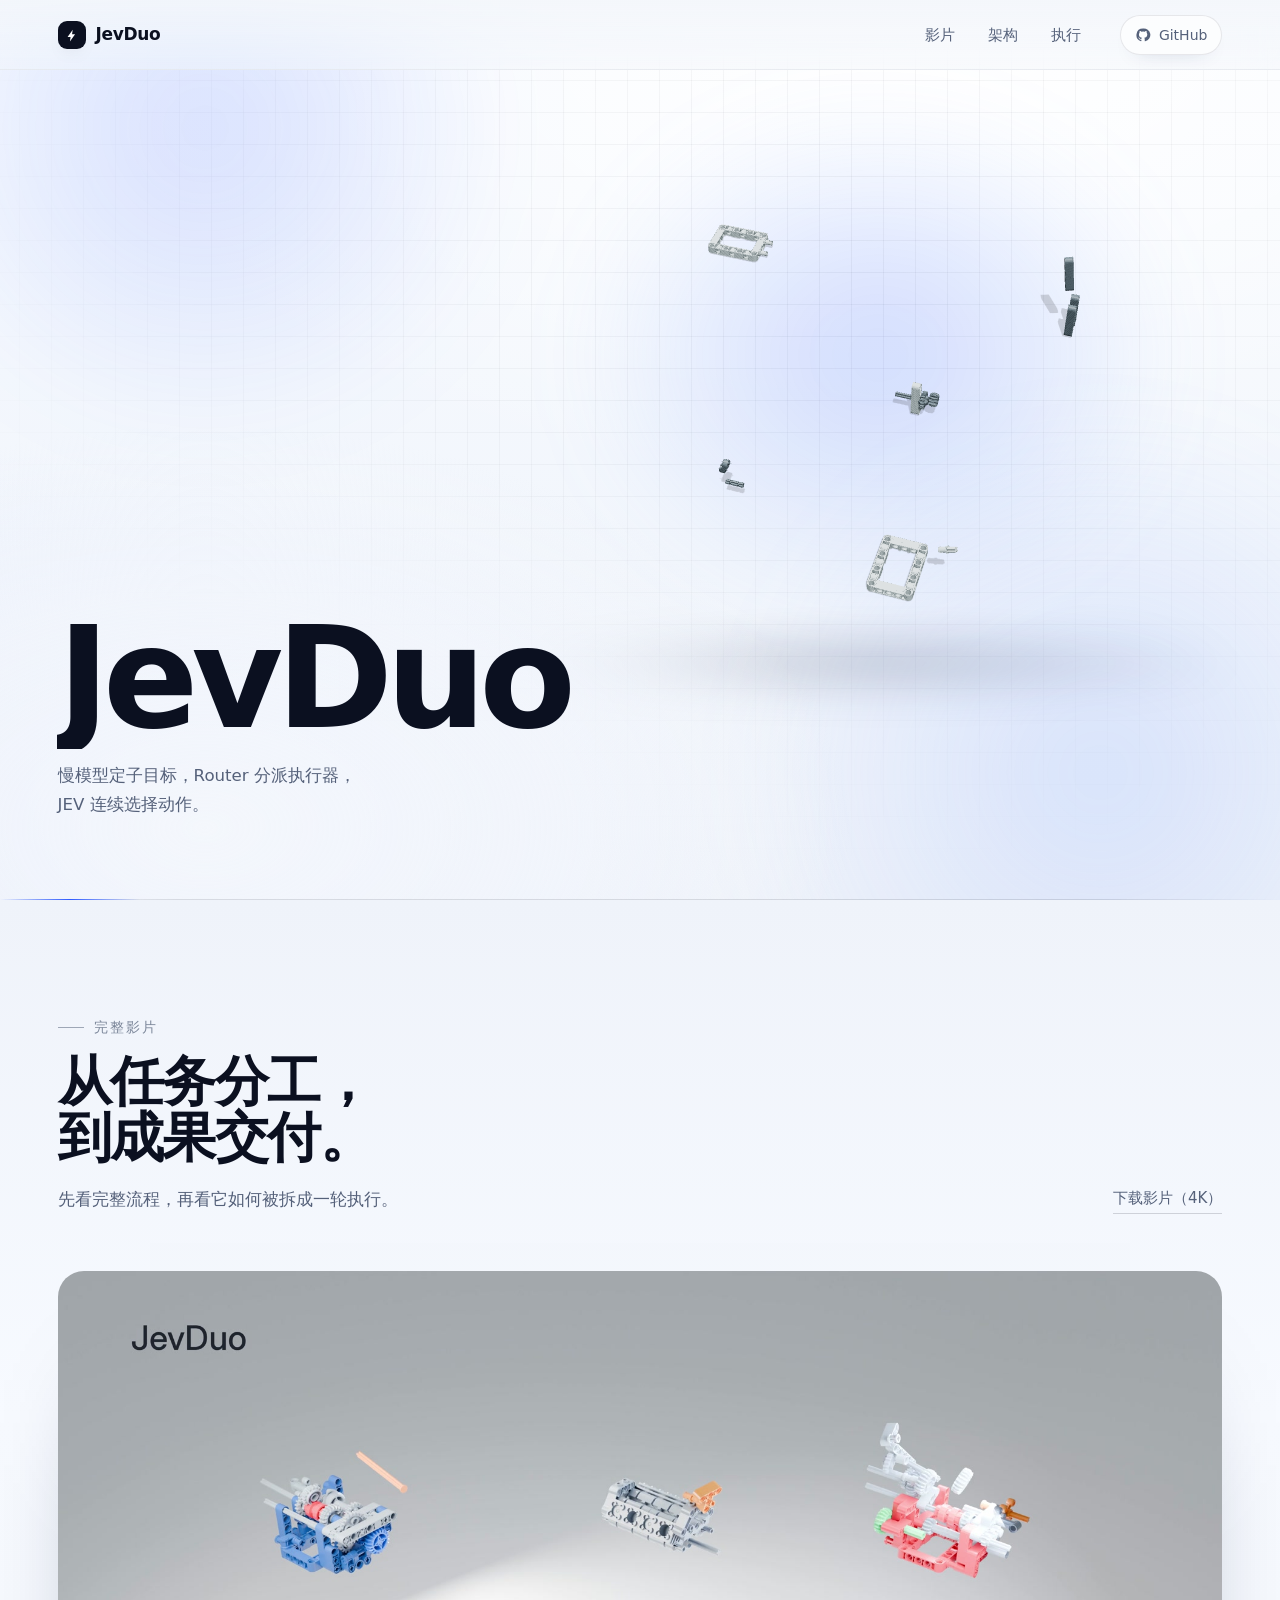
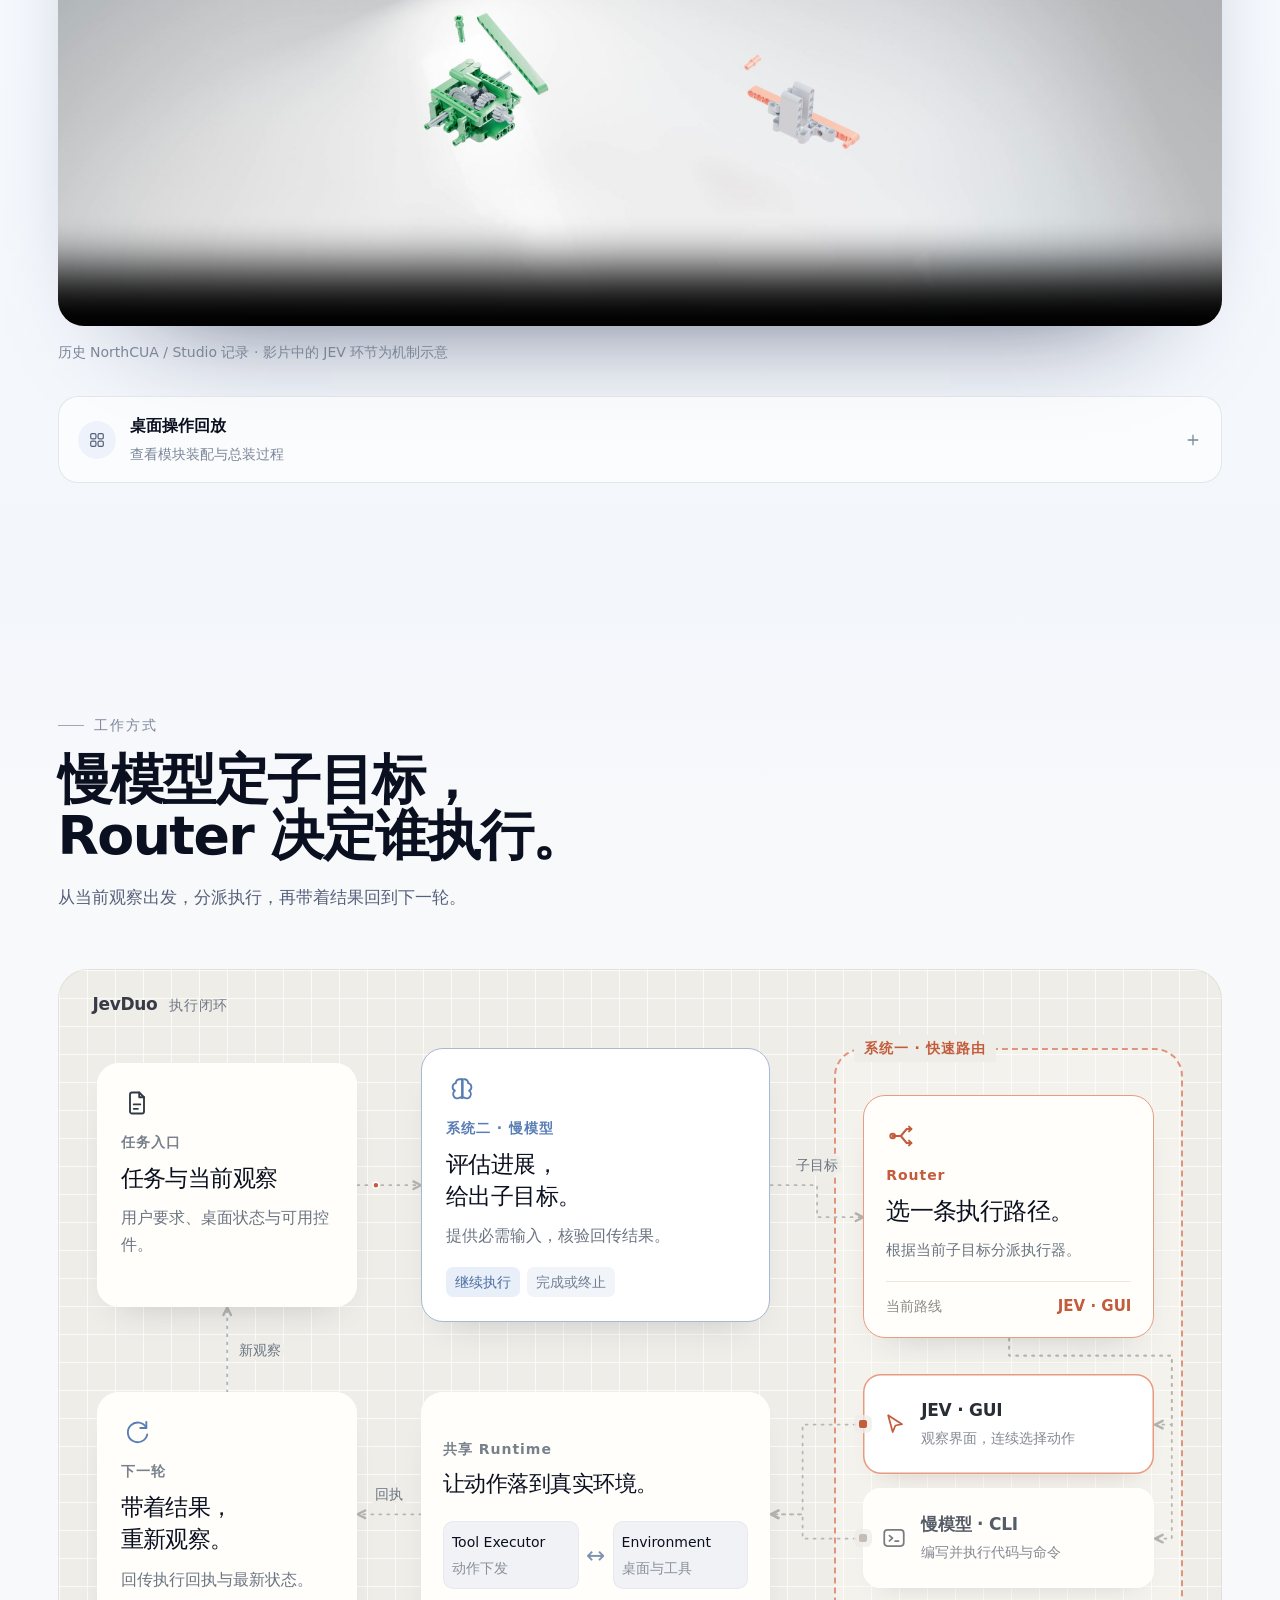
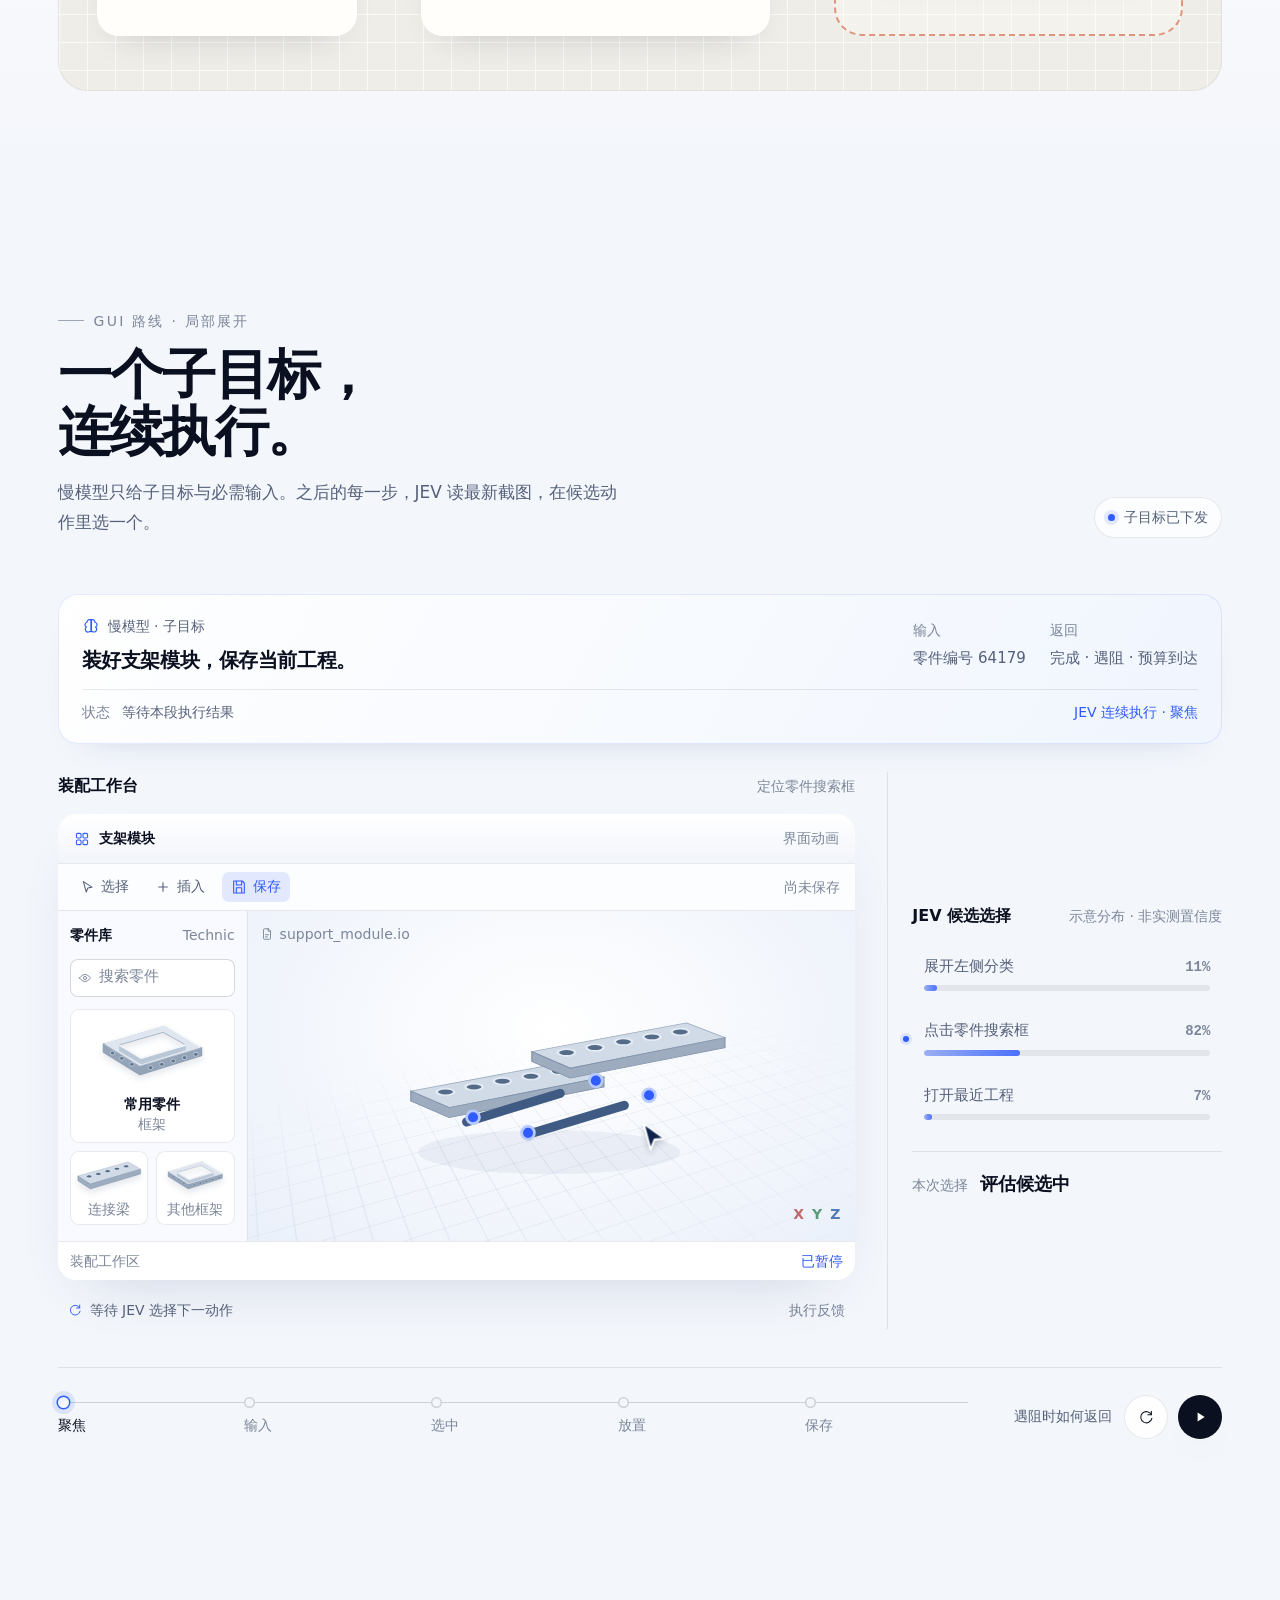
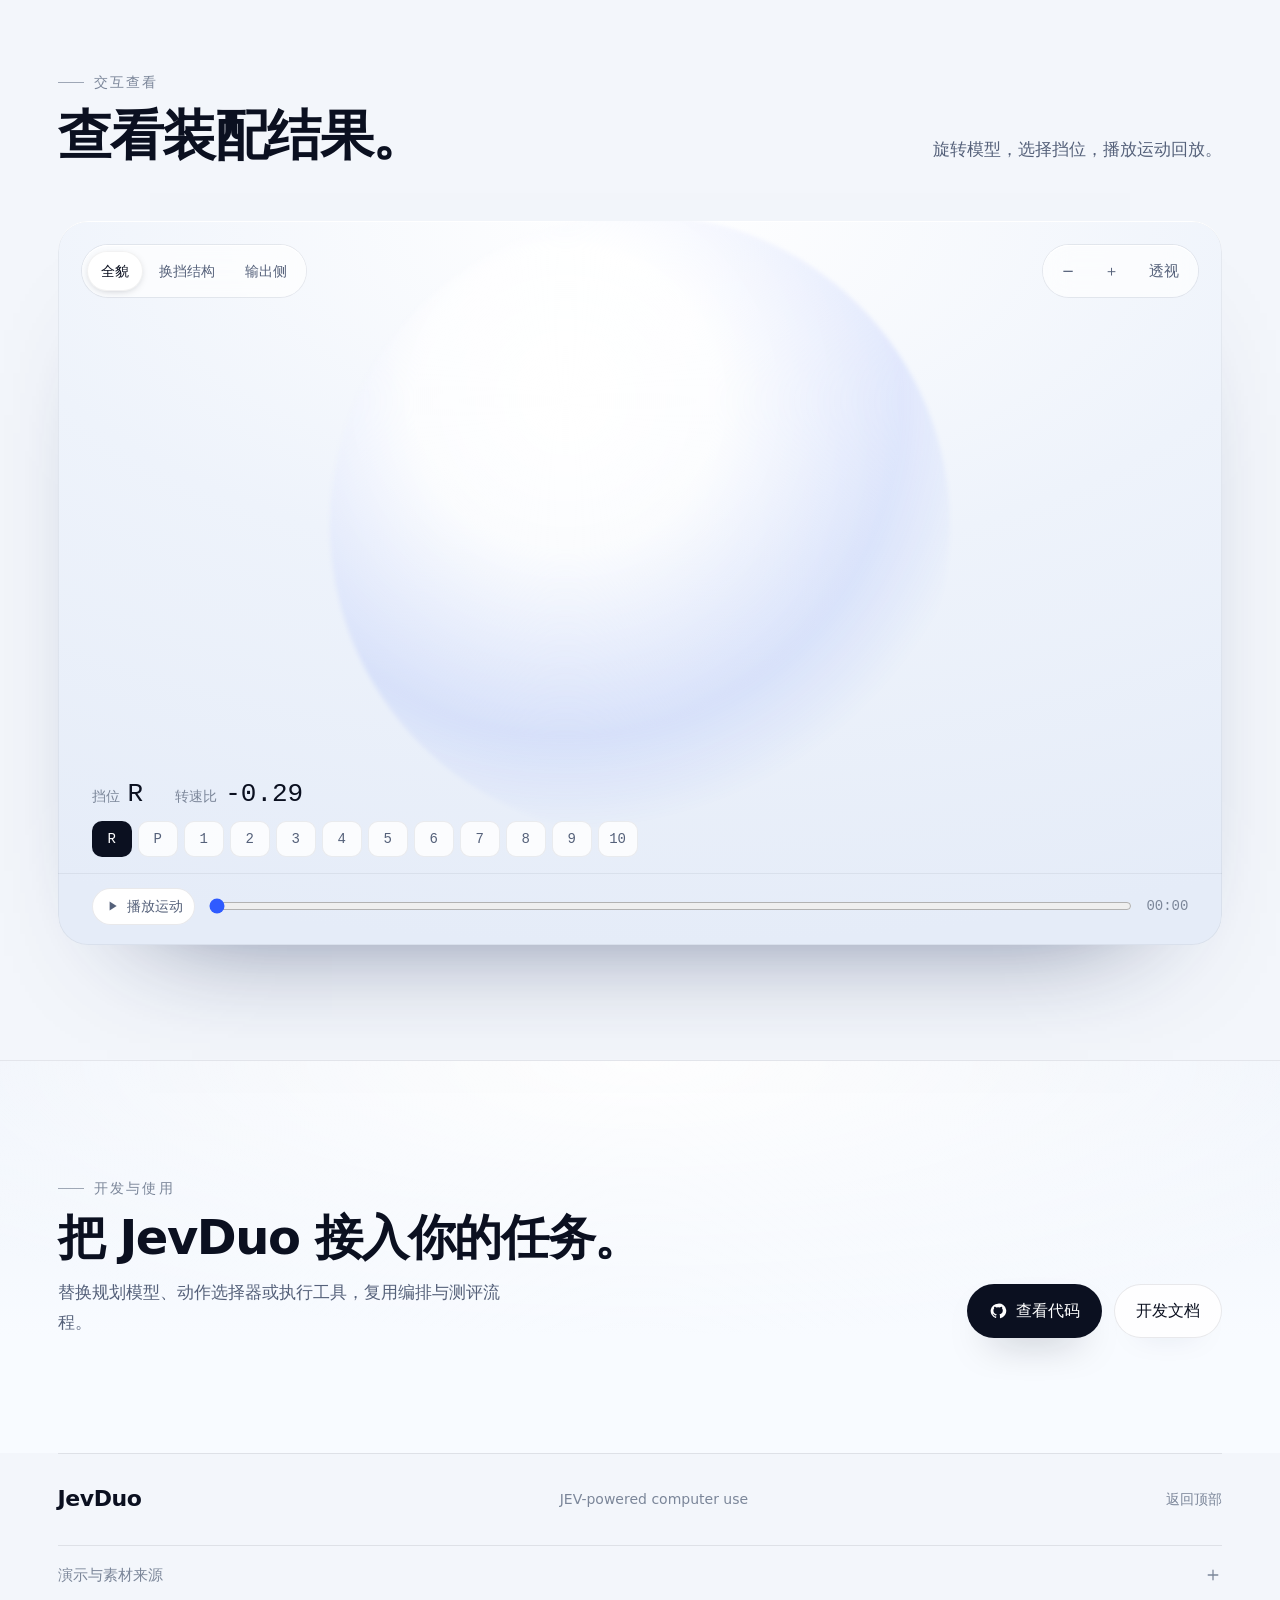
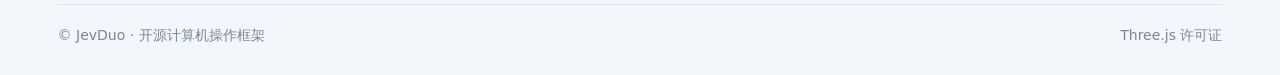
==== commit 7ee10b70: "feat(web): redesign router architecture as a paper-grid flow" ====
--- a/website/index.html
+++ b/website/index.html
@@ -121,76 +121,59 @@
       <header class='section-lead arch-lead'>
         <p class='eyebrow'>工作方式</p>
         <h2 id='architecture-title'>慢模型定子目标，<br>Router 决定谁执行。</h2>
-        <p class='lead'>一次只走一条路。子目标、执行回执与最新观察，都回到同一个 runtime。</p>
+        <p class='lead'>从当前观察出发，分派执行，再带着结果回到下一轮。</p>
       </header>
       <div class='architecture-board' id='architecture-board' data-route='gui' data-phase='idle'>
-        <div class='board-light' aria-hidden='true'></div>
-        <div class='arch-duo'>
-          <p class='duo-label'><span>系统二 · 慢决策</span><em>继续时只下发一个子目标</em></p>
-          <div class='duo-row'>
-            <div class='node' id='arch-input'>
-              <span class='node-orb' aria-hidden='true'><svg class='ico'><use href='#i-file'/></svg></span>
-              <span class='node-copy'><strong>用户任务</strong><span>原始要求</span></span>
-            </div>
-            <div class='node' id='arch-observe'>
-              <span class='node-orb' aria-hidden='true'><svg class='ico'><use href='#i-eye'/></svg></span>
-              <span class='node-copy'><strong>当前观察</strong><span>桌面状态与可用控件</span></span>
-            </div>
-            <div class='node node-slow' id='arch-slow'>
-              <p class='slow-kicker'><i class='pulse-dot' aria-hidden='true'></i>慢模型</p>
-              <p class='slow-title'>评估进展 · 决策</p>
-              <span class='slow-note'>核验结果，继续、调整或结束</span>
-            </div>
-            <div class='node' id='arch-end'>
-              <span class='node-orb' aria-hidden='true'><svg class='ico'><use href='#i-check'/></svg></span>
-              <span class='node-copy'><strong>成功 / 失败</strong><span>结束本次任务执行</span></span>
-            </div>
-            <div class='node' id='arch-score'>
-              <strong>OSWorld 官方评分</strong>
-              <span>外部评测旁路 · 不进入模型输入</span>
-            </div>
-          </div>
-        </div>
-        <div class='router' id='arch-router'>
-          <span class='router-halo' aria-hidden='true'></span>
-          <div class='router-core'>
-            <span class='router-name'>继续 · ROUTER · 系统一</span>
-            <p class='router-job'>按当前子目标选择一条执行器路径</p>
-            <span class='router-capsule' id='arch-goal'><em>当前子目标</em><b>装好支架模块，保存当前工程</b></span>
-            <span class='router-exit'><em>当前出口</em><strong id='router-selection'>JEV · GUI</strong></span>
-          </div>
-        </div>
-        <div class='pool' aria-label='执行器池'>
-          <button class='gate' id='arch-jev' data-route='gui' aria-pressed='true'>
-            <span class='gate-mark' aria-hidden='true'><svg class='ico'><use href='#i-cursor'/></svg></span>
-            <span class='gate-copy'><strong>JEV · GUI</strong><span>在子目标内连续选择动作</span></span>
-          </button>
-          <button class='gate' id='arch-cli' data-route='cli' aria-pressed='false'>
-            <span class='gate-mark' aria-hidden='true'><svg class='ico'><use href='#i-terminal'/></svg></span>
-            <span class='gate-copy'><strong>慢模型 · CLI</strong><span>给出脚本与命令</span></span>
-          </button>
-          <p class='gate is-extension' data-route='play'>
-            <span class='gate-mark' aria-hidden='true'><svg class='ico'><use href='#i-play'/></svg></span>
-            <span class='gate-copy'><strong>Play</strong><span>扩展接口 · 尚未实现</span></span>
-          </p>
-          <button class='gate' id='arch-extension' data-route='extension' aria-pressed='false'>
-            <span class='gate-mark' aria-hidden='true'><svg class='ico'><use href='#i-grid'/></svg></span>
-            <span class='gate-copy'><strong>扩展执行器</strong><span>注册新的工具接口</span></span>
-          </button>
-        </div>
-        <div class='arch-tail'>
-          <div class='arch-return' id='arch-return'>
-            <strong>返回结果</strong>
-            <span>记录本轮，形成下一次观察</span>
-          </div>
-          <div class='runtime' id='arch-runtime'>
-            <p class='runtime-head'><span>共享 runtime</span><em>执行后读回观察，形成下一轮</em></p>
-            <div class='runtime-pair'>
-              <span class='runtime-node'><strong>Tool Executor</strong><em>动作下发</em></span>
-              <span class='runtime-bridge' aria-label='动作与回执双向传递'>↔</span>
-              <span class='runtime-node'><strong>Environment</strong><em>桌面与工具</em></span>
-            </div>
-          </div>
+        <p class='board-caption'>JevDuo <span>执行闭环</span></p>
+        <div class='node' id='arch-input'>
+          <span class='node-orb' aria-hidden='true'><svg class='ico'><use href='#i-file'/></svg></span>
+          <p class='node-kicker'>任务入口</p>
+          <h3>任务与当前观察</h3>
+          <p class='node-note'>用户要求、桌面状态与可用控件。</p>
+        </div>
+        <div class='node node-slow' id='arch-slow'>
+          <span class='node-orb' aria-hidden='true'><svg class='ico'><use href='#i-brain'/></svg></span>
+          <p class='node-kicker'>系统二 · 慢模型</p>
+          <h3>评估进展，<br>给出子目标。</h3>
+          <p class='node-note'>提供必需输入，核验回传结果。</p>
+          <div class='slow-outcomes'><span>继续执行</span><span>完成或终止</span></div>
+        </div>
+        <div class='route-zone'>
+          <p class='route-badge'>系统一 · 快速路由</p>
+          <div class='router' id='arch-router'>
+            <span class='node-orb router-symbol' aria-hidden='true'><svg class='ico' viewBox='0 0 24 24'><g fill='none' stroke='currentColor' stroke-width='1.7' stroke-linecap='round' stroke-linejoin='round'><path d='M4 12h7m0 0 5-6h4m-9 6 5 6h4'/><circle cx='4' cy='12' r='2'/><path d='M18 4l2 2-2 2m0 8 2 2-2 2'/></g></svg></span>
+            <p class='node-kicker'>Router</p>
+            <h3>选一条执行路径。</h3>
+            <p class='node-note' id='arch-goal'>根据当前子目标分派执行器。</p>
+            <p class='router-exit'><span>当前路线</span><strong id='router-selection'>JEV · GUI</strong></p>
+          </div>
+          <div class='pool' aria-label='选择要查看的执行路线'>
+            <button class='gate' id='arch-jev' data-route='gui' aria-pressed='true'>
+              <span class='gate-mark' aria-hidden='true'><svg class='ico'><use href='#i-cursor'/></svg></span>
+              <span class='gate-copy'><strong>JEV · GUI</strong><span>观察界面，连续选择动作</span></span>
+              <span class='gate-port' aria-hidden='true'></span>
+            </button>
+            <button class='gate' id='arch-cli' data-route='cli' aria-pressed='false'>
+              <span class='gate-mark' aria-hidden='true'><svg class='ico'><use href='#i-terminal'/></svg></span>
+              <span class='gate-copy'><strong>慢模型 · CLI</strong><span>编写并执行代码与命令</span></span>
+              <span class='gate-port' aria-hidden='true'></span>
+            </button>
+          </div>
+        </div>
+        <div class='runtime' id='arch-runtime'>
+          <p class='node-kicker'>共享 Runtime</p>
+          <h3>让动作落到真实环境。</h3>
+          <div class='runtime-pair'>
+            <span class='runtime-node'><strong>Tool Executor</strong><em>动作下发</em></span>
+            <span class='runtime-bridge' aria-label='动作与回执双向传递'>↔</span>
+            <span class='runtime-node'><strong>Environment</strong><em>桌面与工具</em></span>
+          </div>
+        </div>
+        <div class='node arch-return' id='arch-return'>
+          <span class='node-orb' aria-hidden='true'><svg class='ico'><use href='#i-refresh'/></svg></span>
+          <p class='node-kicker'>下一轮</p>
+          <h3>带着结果，<br>重新观察。</h3>
+          <p class='node-note'>回传执行回执与最新状态。</p>
         </div>
         <svg class='arch-track' aria-hidden='true'>
           <defs><marker id='arch-arrow' viewBox='0 0 8 8' refX='6.4' refY='4' markerWidth='7' markerHeight='7' orient='auto'><path d='M1.4 1.6 6.2 4 1.4 6.4' fill='none' stroke='currentColor' stroke-width='1.5' stroke-linecap='round' stroke-linejoin='round'/></marker></defs>
--- a/website/showcase.css
+++ b/website/showcase.css
@@ -87,81 +87,65 @@
 .rail-flow i{position:absolute;left:-2px;width:5px;height:92px;border-radius:5px;background:linear-gradient(180deg,rgba(47,91,255,0),rgba(47,91,255,.8));filter:blur(1.2px);animation:railFlow 7s linear infinite}
 @media (max-width:1240px){.rail-flow{display:none}}
 
-/* 架构：慢模型回路 → Router 主节点 → 执行器池 → 共享 runtime → 新观察 */
-.arch-section{overflow:clip;padding:clamp(84px,10vw,132px) 0 clamp(64px,8vw,104px);background:linear-gradient(180deg,var(--paper) 0%,#fbfcff 16%,#fbfcff 84%,var(--paper) 100%)}
-.arch-lead{max-width:min(640px,100%)}
-.architecture-board{position:relative;isolation:isolate;display:grid;grid-template-columns:minmax(0,1fr);row-gap:clamp(32px,4vw,56px);padding:clamp(26px,3vw,44px) clamp(16px,2vw,24px) clamp(16px,2vw,24px) clamp(72px,7vw,96px);margin-top:clamp(28px,4vw,52px)}
-.board-light{position:absolute;inset:-4% -2%;z-index:0;pointer-events:none;background:radial-gradient(56% 44% at 52% 34%,rgba(47,91,255,.08),rgba(47,91,255,0) 72%)}
-.arch-track{position:absolute;inset:0;z-index:1;width:100%;height:100%;overflow:visible;pointer-events:none;color:rgba(11,16,32,.4)}
-#arch-wires path{fill:none;stroke:rgba(11,16,32,.3);stroke-width:1.5;stroke-linecap:round;stroke-linejoin:round;marker-end:url(#arch-arrow);transition:stroke .4s var(--ease),stroke-width .4s var(--ease)}
-#arch-wires path.is-lane{stroke:rgba(11,16,32,.23)}
-#arch-wires path[data-kind=play],#arch-wires path.is-note{stroke:rgba(11,16,32,.16);stroke-dasharray:5 7}
-#arch-wires path.is-active{stroke:var(--blue);stroke-width:1.9;filter:drop-shadow(0 0 6px rgba(47,91,255,.35))}
-#arch-wires path.is-return{stroke:var(--amber);stroke-width:1.9;filter:drop-shadow(0 0 6px rgba(180,96,31,.3))}
-#arch-labels text{font-size:14px;fill:var(--ink-3);font-family:var(--sans)}
-#arch-pulses circle{fill:var(--blue);filter:drop-shadow(0 0 6px rgba(47,91,255,.55))}
-.arch-duo{position:relative;padding:clamp(14px,1.8vw,20px) clamp(14px,1.8vw,22px) clamp(16px,2vw,22px)}
-.arch-duo::before{content:'';position:absolute;inset:0;z-index:0;border-radius:26px;background:linear-gradient(180deg,rgba(255,255,255,.94),rgba(255,255,255,.62));box-shadow:inset 0 0 0 1px rgba(255,255,255,.9),0 0 0 1px rgba(11,16,32,.06),0 26px 60px -54px rgba(18,34,80,.9)}
-.duo-label{position:relative;z-index:2;display:flex;align-items:baseline;gap:12px;flex-wrap:wrap;margin-bottom:14px;font-size:14px;letter-spacing:.12em;color:var(--ink-3)}
-.duo-label span{color:var(--ink-2)}
-.duo-label em{margin-left:auto;font-style:normal;letter-spacing:0}
-.duo-row{position:relative;z-index:2;display:grid;grid-template-columns:1fr 1fr 1.22fr clamp(76px,8vw,110px) 1fr;grid-template-rows:auto auto;gap:clamp(16px,2.2vw,30px) clamp(14px,1.8vw,26px)}
-.node{position:relative;z-index:2;display:flex;align-items:center;gap:11px;min-width:0;padding:13px 15px;border-radius:16px;background:rgba(255,255,255,.9);box-shadow:inset 0 0 0 1px rgba(11,16,32,.07),0 18px 36px -34px rgba(18,34,80,.85)}
-#arch-input{grid-area:1/1}
-#arch-observe{grid-area:1/2;background:#fff;box-shadow:inset 0 0 0 1px rgba(47,91,255,.2),0 18px 40px -34px rgba(20,40,90,.8)}
-#arch-slow{grid-area:1/3}
-#arch-end{grid-area:1/5}
-#arch-score{grid-area:2/5;display:block;padding:12px 15px;border-radius:14px;background:rgba(248,250,255,.72);border:1px dashed rgba(11,16,32,.16);box-shadow:none}
-#arch-score strong{display:block;font-size:15px;font-weight:600;color:var(--ink-2)}
-#arch-score span{display:block;margin-top:3px;font-size:14px;line-height:1.45;color:var(--ink-3)}
-.node-orb{display:grid;place-items:center;width:32px;height:32px;flex:none;border-radius:10px;background:#eef3fb;color:var(--ink-2)}
-.node-orb .ico{width:16px;height:16px}
-.node-copy{display:flex;flex-direction:column;line-height:1.35;min-width:0}
-.node-copy strong{font-size:15px;font-weight:600}
-.node-copy span{font-size:14px;color:var(--ink-3)}
-.node-slow{display:block;padding:14px 16px 15px;background:linear-gradient(180deg,#fff,#f6f9ff);box-shadow:inset 0 0 0 1px rgba(11,16,32,.07),0 20px 42px -36px rgba(18,34,80,.9)}
-.slow-kicker{display:flex;align-items:center;gap:8px;font-size:14px;letter-spacing:.06em;color:var(--ink-2)}
-.slow-title{margin-top:6px;font-size:clamp(17px,1.5vw,20px);line-height:1.35;letter-spacing:-.01em;font-weight:600}
-.slow-note{margin-top:6px;font-size:14px;line-height:1.5;color:var(--ink-3)}
-.pulse-dot{width:7px;height:7px;flex:none;border-radius:50%;background:var(--blue);animation:dotPulse 2.6s ease-in-out infinite}
-.router{position:relative;z-index:2;justify-self:center;width:min(560px,84%);padding:clamp(18px,2.2vw,26px) clamp(20px,2.6vw,30px);border-radius:24px;background:radial-gradient(120% 150% at 20% 0,#fff,rgba(255,255,255,.9) 48%,rgba(234,242,255,.88));box-shadow:inset 0 1px 0 #fff,0 0 0 1px rgba(11,16,32,.07),0 44px 84px -62px rgba(18,34,80,.9),0 0 64px -22px rgba(47,91,255,.26)}
-.router-halo{position:absolute;inset:-24% -10%;z-index:-1;border-radius:50%;background:radial-gradient(closest-side,rgba(47,91,255,.18),rgba(47,91,255,0) 72%);filter:blur(26px);animation:aura 9s ease-in-out infinite}
-.router-core{position:relative;display:grid;grid-template-columns:minmax(0,1fr) auto;grid-template-areas:'name name' 'job job' 'goal exit';gap:9px 18px;align-items:end}
-.router-name{grid-area:name;font-size:14px;letter-spacing:.16em;color:var(--ink-3)}
-.router-job{grid-area:job;font-size:clamp(18px,1.7vw,22px);line-height:1.35;letter-spacing:-.01em;font-weight:600}
-.router-capsule{grid-area:goal;display:flex;flex-direction:column;gap:2px;padding:9px 13px;border-radius:12px;background:#fff;box-shadow:inset 0 0 0 1px rgba(11,16,32,.07)}
-.router-capsule em{font-style:normal;font-size:14px;color:var(--ink-3)}
-.router-capsule b{font-size:15px;font-weight:600;line-height:1.4}
-.router-exit{grid-area:exit;display:flex;flex-direction:column;gap:2px;align-items:flex-end;text-align:right}
-.router-exit em{font-style:normal;font-size:14px;color:var(--ink-3)}
-.router-exit strong{font-size:16px;font-weight:600;color:var(--blue)}
-.pool{position:relative;z-index:2;display:grid;grid-template-columns:repeat(4,minmax(0,1fr));gap:clamp(12px,1.8vw,22px)}
-.gate{display:flex;align-items:center;gap:12px;min-width:0;padding:14px 15px;border-radius:16px;text-align:left;color:var(--ink-2);background:rgba(255,255,255,.66);box-shadow:inset 0 0 0 1px rgba(11,16,32,.07),0 20px 42px -40px rgba(20,40,90,.9);transition:transform .45s var(--ease),background .45s var(--ease),box-shadow .45s var(--ease),color .45s var(--ease)}
-@media (hover:hover){.gate:hover{background:rgba(255,255,255,.94);transform:translateY(-2px)}}
-.gate[aria-pressed=true]{color:var(--ink);background:#fff;transform:translateY(-4px);box-shadow:inset 0 0 0 1px rgba(47,91,255,.34),0 0 40px -16px rgba(47,91,255,.5),0 26px 50px -42px rgba(20,40,90,.9)}
-.gate-mark{display:grid;place-items:center;width:36px;height:36px;flex:none;border-radius:11px;background:rgba(243,246,251,.95);color:var(--ink-2);box-shadow:inset 0 0 0 1px var(--line);transition:.45s var(--ease)}
-.gate[aria-pressed=true] .gate-mark{background:var(--blue);color:#fff;box-shadow:0 10px 22px -14px rgba(47,91,255,.9)}
-.gate-mark .ico{width:17px;height:17px}
-.gate-copy{display:flex;flex-direction:column;gap:2px;min-width:0}
-.gate-copy strong{font-size:15px;font-weight:600;letter-spacing:-.01em}
-.gate-copy span{font-size:14px;line-height:1.45;color:var(--ink-3)}
-.gate.is-extension{background:rgba(255,255,255,.36);box-shadow:none;border:1px dashed rgba(11,16,32,.16);cursor:default}
-.arch-tail{position:relative;z-index:2;display:grid;grid-template-columns:minmax(150px,.58fr) minmax(0,1.6fr);gap:clamp(18px,2.6vw,36px)}
-.arch-return{display:flex;flex-direction:column;justify-content:center;gap:3px;padding:15px 17px;border-radius:16px;background:rgba(255,255,255,.86);box-shadow:inset 0 0 0 1px rgba(11,16,32,.07);transition:color .5s var(--ease),box-shadow .5s var(--ease)}
-.arch-return strong{font-size:16px;font-weight:600}
-.arch-return span{font-size:14px;line-height:1.5;color:var(--ink-3)}
-#architecture-board[data-phase=returning] .arch-return{color:var(--amber);box-shadow:inset 0 0 0 1px rgba(180,96,31,.32),0 0 32px -16px rgba(180,96,31,.6)}
-.runtime{display:flex;flex-direction:column;gap:12px;padding:16px clamp(18px,2.2vw,26px);border-radius:18px;background:linear-gradient(180deg,rgba(255,255,255,.97),rgba(255,255,255,.74));box-shadow:inset 0 1px 0 #fff,0 0 0 1px rgba(11,16,32,.07),0 32px 62px -58px rgba(15,30,70,.9)}
-.runtime-head{display:flex;align-items:baseline;justify-content:space-between;gap:10px;flex-wrap:wrap;font-size:14px;line-height:1.4}
-.runtime-head span{letter-spacing:.1em;color:var(--ink-2)}
-.runtime-head em{font-style:normal;color:var(--ink-3)}
-.runtime-pair{display:flex;align-items:center;gap:clamp(10px,1.6vw,18px);flex-wrap:wrap}
-.runtime-node{display:flex;flex-direction:column;gap:2px;min-width:0;padding:9px 13px;border-radius:12px;background:#f5f9ff;box-shadow:inset 0 0 0 1px rgba(11,16,32,.06);opacity:.78;transition:opacity .5s var(--ease),box-shadow .5s var(--ease),background .5s var(--ease)}
-.runtime-node strong{font-size:15px;font-weight:600;white-space:nowrap}
-.runtime-node em{font-style:normal;font-size:14px;line-height:1.35;color:var(--ink-3)}
-.runtime-node.is-lit{opacity:1;background:#fff;box-shadow:inset 0 0 0 1px rgba(47,91,255,.26),0 0 0 4px var(--blue-soft)}
-.runtime-bridge{display:inline-flex;align-items:center;justify-content:center;gap:7px;font-size:24px;color:var(--blue);white-space:nowrap}
-.runtime-bridge::before,.runtime-bridge::after{content:'';width:12px;height:1px;background:currentColor;opacity:.55}
+/* 架构：纸面网格、路由分组与可追踪的执行闭环 */
+.arch-section{overflow:clip;padding:clamp(84px,10vw,132px) 0 clamp(64px,8vw,104px);background:linear-gradient(180deg,var(--paper),#f8f9fb 20%,#f8f9fb 80%,var(--paper))}
+.arch-lead{max-width:720px}
+.architecture-board{--route:#c35c3c;--route-soft:#fbeee8;position:relative;isolation:isolate;display:grid;grid-template-columns:minmax(0,.82fr) minmax(0,1.1fr) minmax(0,1.1fr);grid-template-areas:'input slow dispatch' 'return runtime dispatch';align-items:center;gap:70px 64px;padding:78px 38px 54px;margin-top:44px;border-radius:30px;border:1px solid rgba(113,113,115,.1);background-color:#eeede8;background-image:linear-gradient(rgba(255,255,255,.74) 1px,transparent 1px),linear-gradient(90deg,rgba(255,255,255,.74) 1px,transparent 1px);background-size:28px 28px}
+.board-caption{position:absolute;top:20px;left:34px;display:flex;align-items:baseline;gap:12px;color:#363b45;font-size:17px;font-weight:600;letter-spacing:-.02em}
+.board-caption span{font-size:14px;font-weight:400;color:#717784;letter-spacing:.05em}
+.arch-track{position:absolute;inset:0;z-index:1;width:100%;height:100%;overflow:visible;pointer-events:none;color:#b5b3af}
+#arch-wires path{fill:none;stroke:#b8b6b1;stroke-width:1.8;stroke-dasharray:2 6;stroke-linecap:round;stroke-linejoin:round;marker-end:url(#arch-arrow);transition:stroke .4s,stroke-width .4s}
+#arch-wires path.is-loop{stroke:#a7b4c7}
+#arch-wires path.is-active{stroke:var(--route);stroke-width:2.3}
+#arch-wires path.is-return{stroke:#587db4;stroke-width:2.3}
+#arch-labels text{font-size:14px;fill:#6b7482;font-family:var(--sans);paint-order:stroke;stroke:#eeede8;stroke-width:8px;stroke-linejoin:round}
+#arch-pulses circle{fill:var(--route);stroke:#fff;stroke-width:1.5}
+.architecture-board[data-phase=returning] #arch-pulses circle{fill:#587db4}
+.node,.router,.runtime{position:relative;z-index:2;min-width:0;padding:24px;border-radius:22px;background:#fffefa;box-shadow:0 18px 36px -25px rgba(38,42,49,.28),inset 0 0 0 1px rgba(255,255,255,.8)}
+.node{display:flex;flex-direction:column;align-items:flex-start;min-height:244px}
+#arch-input{grid-area:input}
+#arch-slow{grid-area:slow;border:1px solid #a6b8d5;background:#fff}
+#arch-return{grid-area:return}
+#arch-runtime{grid-area:runtime}
+.node-orb{display:grid;place-items:center;width:32px;height:32px;color:#303944;margin-bottom:13px}
+.node-orb .ico{width:28px;height:28px}
+.node-kicker{font-size:14px;line-height:1.5;font-weight:600;letter-spacing:.07em;color:#78808b}
+.node h3,.router h3,.runtime h3{font-size:clamp(21px,1.8vw,25px);line-height:1.4;font-weight:500;letter-spacing:-.025em;margin:9px 0 0}
+.node-note{font-size:16px;line-height:1.65;color:#6b7482;margin-top:11px}
+.node-slow .node-orb,.node-slow .node-kicker{color:#587db4}
+.slow-outcomes{display:flex;flex-wrap:wrap;gap:7px;margin-top:17px}
+.slow-outcomes span{padding:4px 9px;border-radius:7px;background:#f1f4f8;color:#718097;font-size:14px;line-height:1.6}
+.slow-outcomes span:first-child{background:#e9eff9;color:#4d6fa2}
+.route-zone{position:relative;grid-area:dispatch;align-self:stretch;display:flex;flex-direction:column;justify-content:center;padding:25px 27px;border:2px dashed #df947b;border-radius:28px;background:rgba(255,253,247,.3)}
+.route-badge{position:absolute;left:18px;top:-15px;padding:3px 10px;background:#eeede8;color:var(--route);font-size:14px;line-height:1.5;font-weight:600;letter-spacing:.06em}
+.router{width:100%;padding:24px 22px 20px;border:1.5px solid #e99c83}
+.router-symbol,.router .node-kicker{color:var(--route)}
+.router h3{font-size:24px}
+.router .node-note{font-size:15px;margin-top:9px}
+.router-exit{display:flex;align-items:center;justify-content:space-between;gap:8px;margin-top:18px;padding-top:13px;border-top:1px solid #f1e5dc;font-size:14px;line-height:1.5;color:#8b8a84}
+.router-exit strong{font-size:15px;font-weight:600;color:var(--route)}
+.pool{position:relative;display:grid;gap:14px;padding-top:36px}
+.gate{position:relative;z-index:2;display:flex;align-items:center;gap:12px;min-width:0;min-height:100px;padding:18px 16px;border-radius:18px;text-align:left;color:#555c67;background:#fffefa;box-shadow:0 12px 26px -20px rgba(38,42,49,.25),inset 0 0 0 1px rgba(255,255,255,.8);transition:background .35s,box-shadow .35s,color .35s}
+@media (hover:hover){.gate:hover{background:#fff;box-shadow:0 12px 26px -20px rgba(38,42,49,.3),inset 0 0 0 1px #dfb09e}}
+.gate[aria-pressed=true]{color:#292e36;background:#fff;box-shadow:0 14px 28px -22px rgba(115,60,35,.4),inset 0 0 0 1.5px #e69b81}
+.gate-mark{display:grid;place-items:center;width:30px;height:30px;flex:none;color:#777c84}
+.gate-mark .ico{width:26px;height:26px}
+.gate[aria-pressed=true] .gate-mark{color:var(--route)}
+.gate-copy{display:flex;flex-direction:column;gap:5px;min-width:0}
+.gate-copy strong{font-size:17px;font-weight:600;letter-spacing:-.015em;line-height:1.4}
+.gate-copy>span{font-size:14px;line-height:1.5;color:#858993}
+.gate-port{position:absolute;left:-4px;top:calc(50% - 4px);width:8px;height:8px;border-radius:2px;background:#c3bdb4;box-shadow:0 0 0 5px rgba(238,237,232,.75)}
+.gate[aria-pressed=true] .gate-port{background:var(--route)}
+.arch-return .node-orb{color:#587db4}
+#architecture-board[data-phase=returning] .arch-return{box-shadow:0 18px 36px -25px rgba(38,42,49,.28),inset 0 0 0 1.5px #93b0d8}
+.runtime{display:flex;flex-direction:column;justify-content:center;gap:0;padding:25px 22px;min-height:244px;background:#fffefa}
+.runtime h3{font-size:22px;margin-top:9px}
+.runtime-pair{display:grid;grid-template-columns:minmax(0,1fr) 20px minmax(0,1fr);align-items:stretch;gap:7px;margin-top:22px}
+.runtime-node{display:flex;flex-direction:column;justify-content:center;gap:6px;min-width:0;padding:11px 9px;border-radius:10px;background:#f0f2f5;box-shadow:inset 0 0 0 1px rgba(116,130,153,.08);transition:background .4s,box-shadow .4s}
+.runtime-node strong{font-size:14px;line-height:1.45;font-weight:500}
+.runtime-node em{font-size:14px;line-height:1.4;font-style:normal;color:#89909a}
+.runtime-node.is-lit{background:#edf2fa;box-shadow:inset 0 0 0 1px #b4c6df}
+.runtime-bridge{display:grid;place-items:center;font-size:23px;color:#7d92b0}
 
 /* 局部执行：固定子目标、工作台操作动画与候选选择 */
 .execution-section{padding:clamp(64px,9vw,120px) 0;background:var(--paper)}
@@ -423,10 +407,6 @@
 }
 
 @media (max-width:960px){
-  .architecture-board{grid-template-columns:1fr;grid-template-rows:none;row-gap:26px;min-height:0}
-  .arch-input,.arch-planner,.router,.return-group,.runtime{grid-column:1;grid-row:auto}
-  .router{justify-self:center;margin:14px 0}
-  .gate{position:static;width:100%;transform:none !important}
   .arch-track{display:none}
   .theater{grid-template-columns:1fr}
   .decision{border-left:0;padding:20px 0 0;border-top:1px solid var(--line)}
--- a/website/responsive.css
+++ b/website/responsive.css
@@ -5,24 +5,19 @@
 @media (min-width:1400px){
   :root{--shell:min(1280px,100% - clamp(64px,10vw,180px))}
   .rail-flow{left:calc(50% - 706px)}
-  .architecture-board{padding-left:clamp(84px,7vw,108px);row-gap:clamp(34px,4vw,58px)}
-  .duo-row{gap:clamp(20px,2.6vw,34px) clamp(18px,2.2vw,32px)}
   .hero-foot{padding-bottom:clamp(72px,10vh,132px)}
 }
 
 /* ══ 2 · 窄桌面 ══════════════════════════════════ */
 @media (max-width:1240px){
-  .duo-row{grid-template-columns:1fr 1fr 1.18fr clamp(64px,6vw,90px) 1fr}
-  .node{padding:11px 12px;gap:9px}
-  .gate{padding:12px 13px;gap:10px}
-  .router{width:min(520px,88%)}
+  .architecture-board{column-gap:42px;padding-inline:28px}
+  .node,.runtime{padding:20px}
+  .route-zone{padding-inline:22px}
+  .router{padding:22px 18px 18px}
+  .gate{padding:17px 13px;gap:9px}
 }
 
 @media (max-width:1120px){
-  .router-job{font-size:18px}
-  .runtime{padding:14px 16px}
-  .runtime-pair{gap:10px}
-  .runtime-bridge::before,.runtime-bridge::after{display:none}
   .section-lead{margin-bottom:clamp(28px,3.4vw,44px)}
 }
 
@@ -31,23 +26,17 @@
   html{scroll-padding-top:80px}
   .header-inner{height:60px}
   .arch-section{padding-block:clamp(56px,8vw,84px)}
-  .architecture-board{padding:0;row-gap:16px;margin-top:26px}
-  .arch-duo{padding:16px}
-  .arch-duo::before{border-radius:22px}
-  .duo-label{margin-bottom:12px;letter-spacing:.06em}
-  .duo-label em{margin-left:0}
-  .duo-row{grid-template-columns:1fr;grid-template-rows:none;gap:14px}
-  #arch-input,#arch-observe,#arch-slow,#arch-end,#arch-score{grid-area:auto}
-  .router{justify-self:stretch;width:100%;margin:6px 0}
-  .router-core{grid-template-columns:1fr;grid-template-areas:'name' 'job' 'goal' 'exit';gap:8px;align-items:start}
-  .router-exit{align-items:flex-start;text-align:left}
+  .architecture-board{grid-template-columns:1fr;grid-template-areas:'input' 'slow' 'dispatch' 'runtime' 'return';padding:66px 24px 28px;row-gap:38px;margin-top:26px}
+  .board-caption{left:25px}
+  .node,.runtime{min-height:0;padding:24px}
+  .node h3 br{display:none}
+  .route-zone{padding:26px}
+  .router{margin:0;width:100%}
   .arch-track{display:none}
   .pool{grid-template-columns:repeat(2,minmax(0,1fr));gap:12px}
-  .gate{transform:none}
-  .gate[aria-pressed=true]{transform:none;box-shadow:inset 0 0 0 1px rgba(47,91,255,.34),0 18px 40px -36px rgba(20,40,90,.85)}
-  .arch-tail{grid-template-columns:1fr;gap:12px}
-  .runtime{order:1;padding:16px}
-  .arch-return{order:2}
+  .gate{min-height:100px}
+  .gate-port{display:none}
+  .architecture-board>.node-slow::before,.route-zone::before,.architecture-board>.runtime::before,.arch-return::before{content:'';position:absolute;top:-27px;left:50%;height:17px;border-left:2px dotted #b8b6b1}
   .theater{margin-top:26px;gap:22px}
   .theater>.contract{padding:18px}
   .theater>.observe{padding:0}
@@ -101,13 +90,13 @@
   .eyebrow{letter-spacing:.1em}
   .arch-section,.execution-section,.film-section,.result-section{padding-block:52px}
   .closing{padding-block:56px}
-  .arch-duo{padding:14px}
-  .router{padding:16px 16px 18px}
-  .router-job{font-size:17px}
-  .slow-title{font-size:17px}
+  .architecture-board{padding:64px 18px 24px;border-radius:24px}
+  .board-caption{left:20px}
+  .route-zone{padding:23px 17px}
+  .router{padding:22px 18px}
   .pool{grid-template-columns:1fr}
-  .gate{padding:12px 14px}
-  .runtime{padding:14px}
+  .gate{padding:18px;min-height:96px}
+  .node,.runtime{padding:22px}
   .runtime-pair{display:grid;grid-template-columns:minmax(0,1fr) 24px minmax(0,1fr);gap:8px}
   .runtime-node{padding:9px 8px}
   .contract{grid-template-columns:1fr}
@@ -156,8 +145,6 @@
   .brand-word{font-size:16px}
   .brand-mark{width:26px;height:26px;border-radius:8px}
   .hero-sub{max-width:23ch}
-  .arch-duo{padding:12px}
-  .router-capsule b{font-size:14px}
   .runtime-node strong{font-size:14px}
   .screen-search{font-size:14px}
   .beads{gap:6px}
@@ -180,8 +167,7 @@
 
 /* ══ 8 · 触屏：去掉悬停位移，补足点按热区 ════════ */
 @media (hover:none){
-  .gate:hover{background:rgba(255,255,255,.66);transform:none}
-  .gate[aria-pressed=true]:hover{background:#fff;transform:translateY(-4px)}
+  .gate:hover{transform:none}
   .nav a::after{display:none}
   .icon-btn:hover{transform:none}
   .btn:hover{background:rgba(255,255,255,.86)}
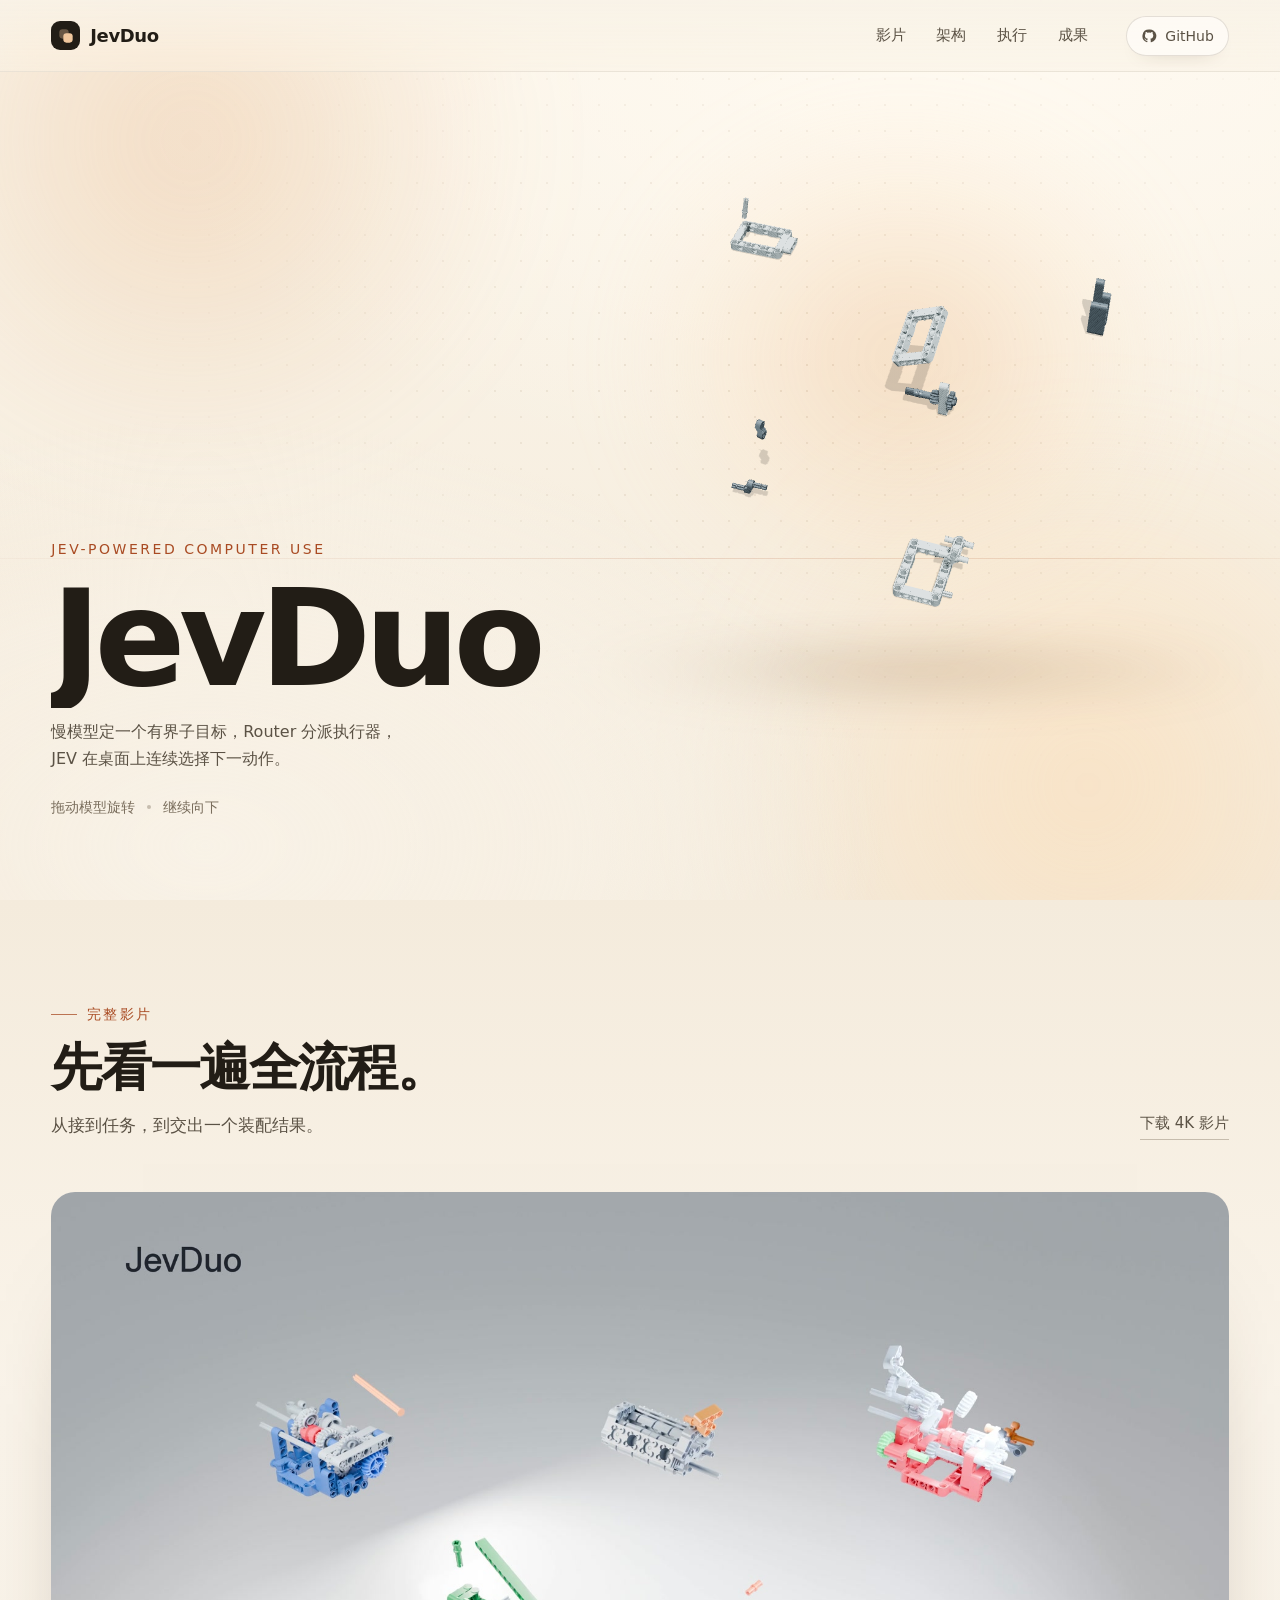
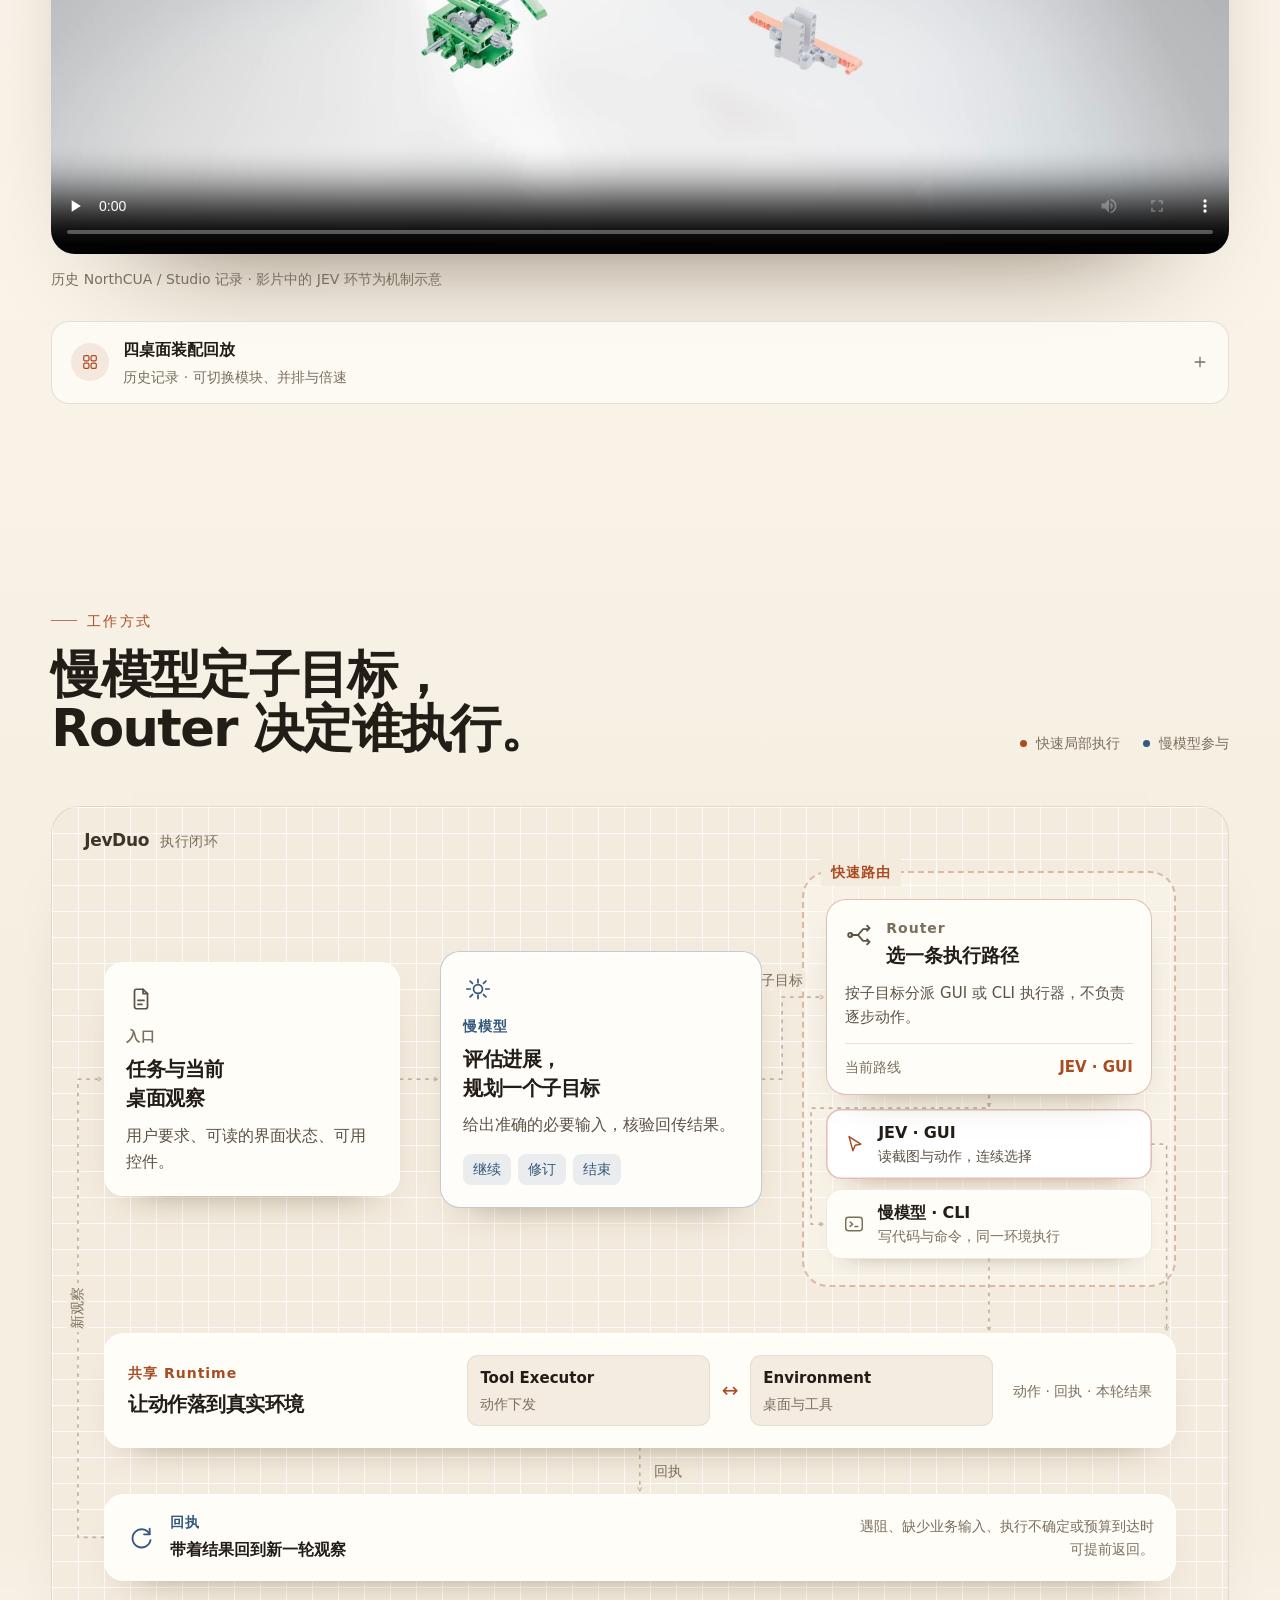
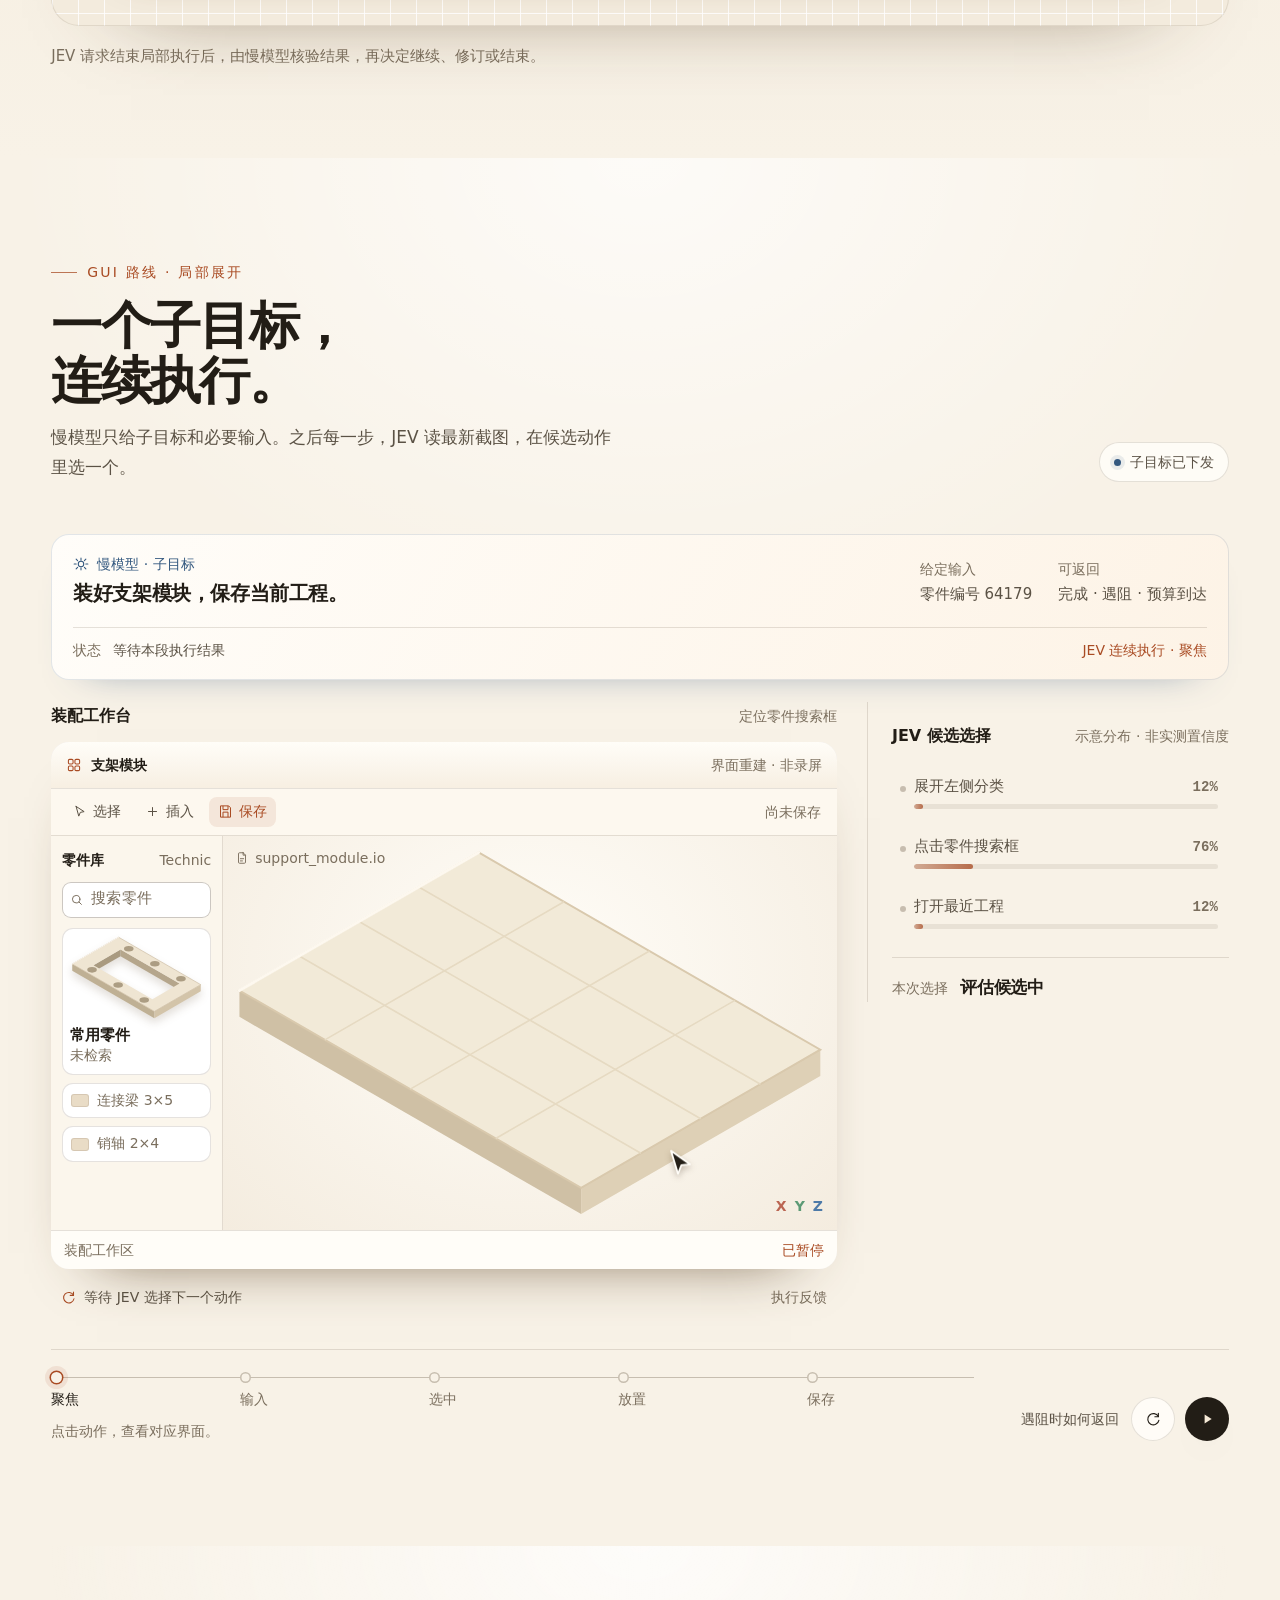
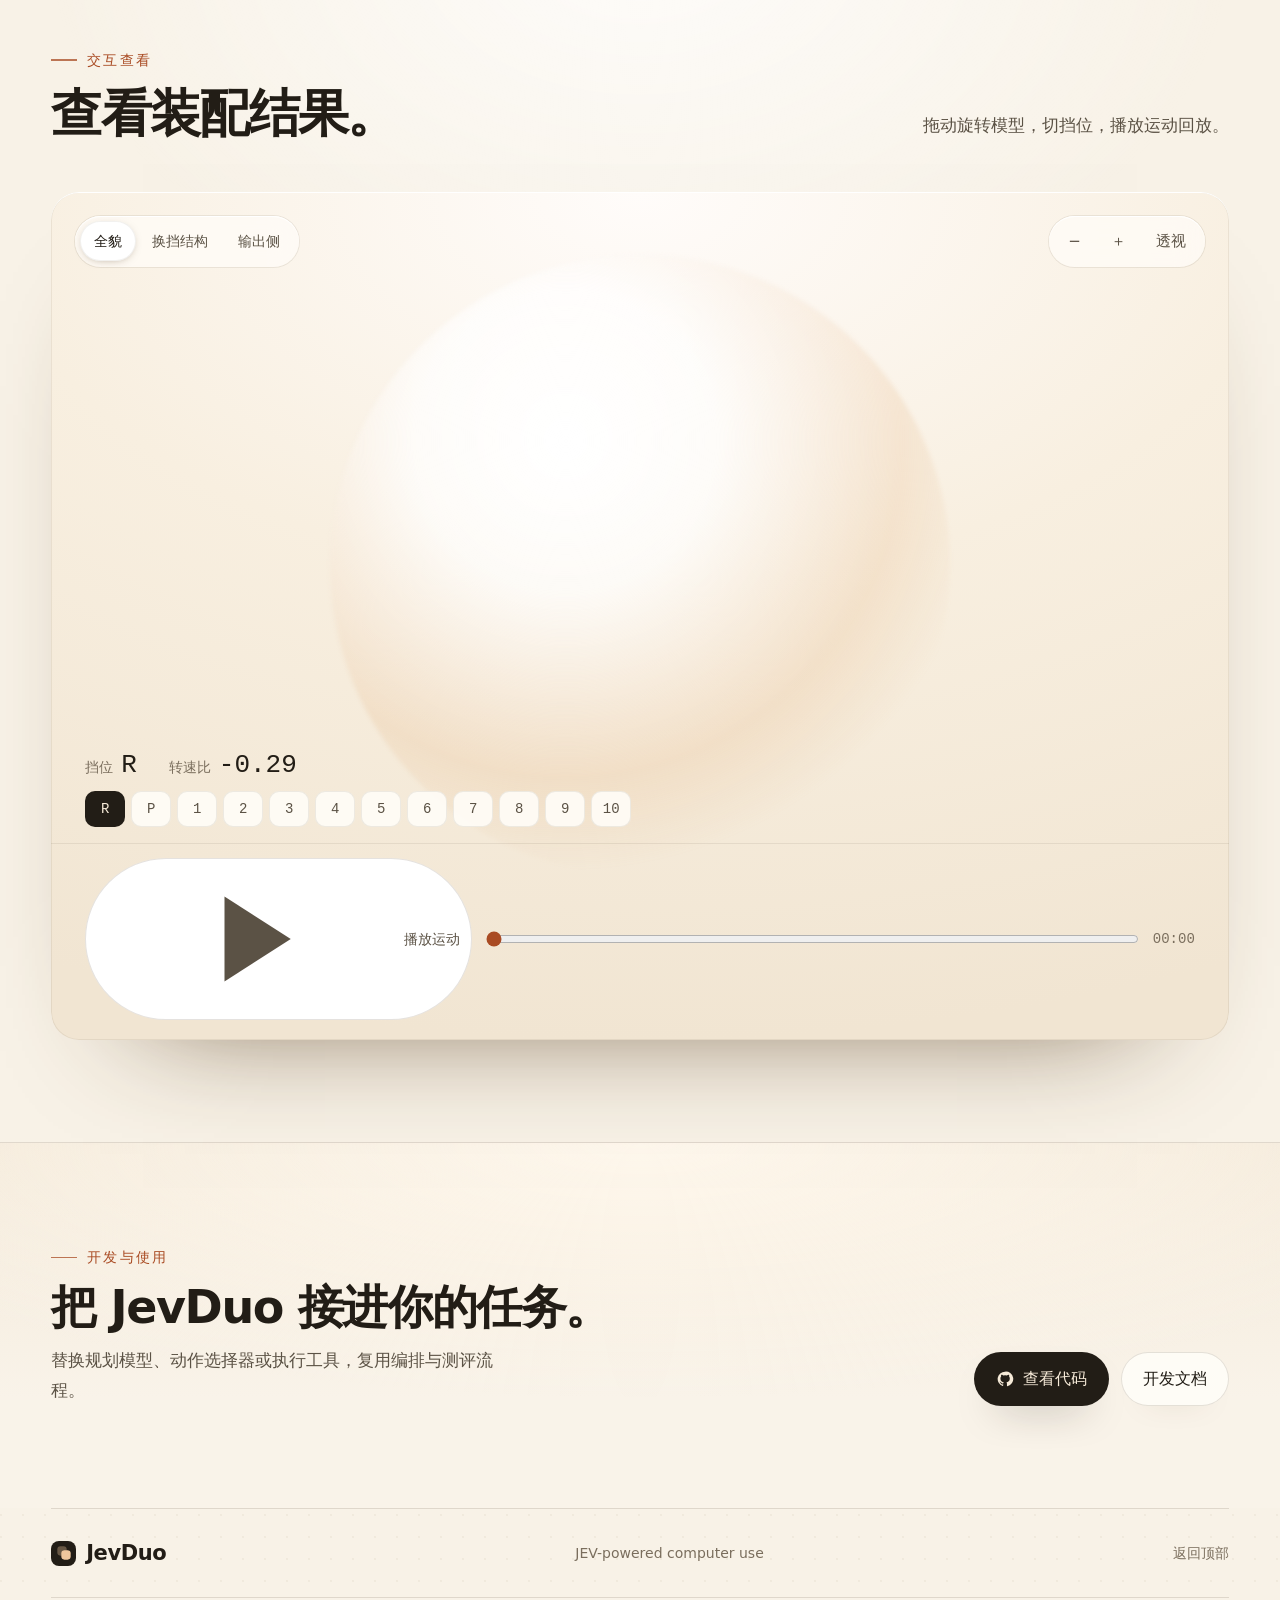
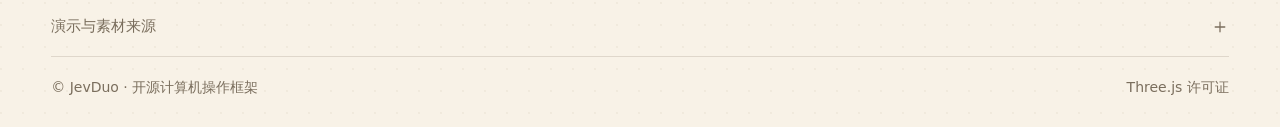
==== commit 3566888e: "feat(web): redesign warm showcase and continuous execution with Opus" ====
--- a/website/index.html
+++ b/website/index.html
@@ -3,11 +3,11 @@
 <head>
 <meta charset='utf-8'>
 <meta name='viewport' content='width=device-width, initial-scale=1'>
-<meta name='description' content='JevDuo：慢模型规划子目标，Router 分派执行器，JEV 在共享 runtime 中连续选择动作。'>
-<meta name='theme-color' content='#f3f6fb'>
+<meta name='description' content='JevDuo：慢模型规划有界子目标，Router 分派执行器，JEV 在共享 Runtime 中连续选择动作。'>
+<meta name='theme-color' content='#f8f2e7'>
 <meta name='color-scheme' content='light'>
 <title>JevDuo — JEV-powered computer use</title>
-<link rel='icon' href='data:image/svg+xml,%3Csvg xmlns=%22http://www.w3.org/2000/svg%22 viewBox=%220 0 32 32%22%3E%3Crect width=%2232%22 height=%2232%22 rx=%229%22 fill=%22%230b1020%22/%3E%3Cpath d=%22M18.9 5.1 9.8 18.4h6.2L14.2 27l9.4-13.4h-6.2z%22 fill=%22%23fff%22/%3E%3C/svg%3E'>
+<link rel='icon' href='data:image/svg+xml,%3Csvg xmlns=%22http://www.w3.org/2000/svg%22 viewBox=%220 0 32 32%22%3E%3Crect width=%2232%22 height=%2232%22 rx=%229%22 fill=%22%231c1914%22/%3E%3Crect x=%226%22 y=%226%22 width=%2212%22 height=%2212%22 rx=%224%22 fill=%22%23f0c79d%22/%3E%3Crect x=%2214%22 y=%2214%22 width=%2212%22 height=%2212%22 rx=%224%22 fill=%22%23fffdf8%22/%3E%3C/svg%3E'>
 <link rel='preload' href='assembly-poster.png' as='image'>
 <link rel='stylesheet' href='showcase.css'>
 <link rel='stylesheet' href='responsive.css'>
@@ -19,35 +19,51 @@
 </head>
 <body>
 <svg class='symbols' aria-hidden='true' xmlns='http://www.w3.org/2000/svg'>
-<symbol id='i-bolt' viewBox='0 0 24 24'><path fill='currentColor' d='M13.9 2.6 5.7 14.2h4.8l-1 7.2 8.2-11.6h-4.8l1-7.2Z'/></symbol>
+<symbol id='i-mark' viewBox='0 0 24 24'><rect x='2' y='2' width='14' height='14' rx='4.6' fill='currentColor' opacity='.34'/><rect x='8' y='8' width='14' height='14' rx='4.6' fill='currentColor'/></symbol>
 <symbol id='i-file' viewBox='0 0 24 24'><g fill='none' stroke='currentColor' stroke-width='1.6' stroke-linecap='round' stroke-linejoin='round'><path d='M13.9 3H7.8A1.8 1.8 0 0 0 6 4.8v14.4A1.8 1.8 0 0 0 7.8 21h8.4a1.8 1.8 0 0 0 1.8-1.8V7.1L13.9 3Z'/><path d='M13.9 3v4.1h4.1M9.2 13.2h5.6M9.2 17h3.6'/></g></symbol>
-<symbol id='i-brain' viewBox='0 0 24 24'><g fill='none' stroke='currentColor' stroke-width='1.6' stroke-linecap='round' stroke-linejoin='round'><path d='M10.2 3.6A3.3 3.3 0 0 0 6.7 7a3.4 3.4 0 0 0-.8 6.4 3.5 3.5 0 0 0 4.3 5.9h2.4V3.6h-2.4Z'/><path d='M13.8 3.6A3.3 3.3 0 0 1 17.3 7a3.4 3.4 0 0 1 .8 6.4 3.5 3.5 0 0 1-4.3 5.9h-2.4'/><path d='M12 3.6v16.2'/></g></symbol>
+<symbol id='i-spark' viewBox='0 0 24 24'><g fill='none' stroke='currentColor' stroke-width='1.6' stroke-linecap='round' stroke-linejoin='round'><path d='M12 3.2v3.1M12 17.7v3.1M4.8 12H1.7M22.3 12h-3.1M6.9 6.9 4.7 4.7M19.3 19.3l-2.2-2.2M17.1 6.9l2.2-2.2M4.7 19.3l2.2-2.2'/><circle cx='12' cy='12' r='4.1'/></g></symbol>
+<symbol id='i-branch' viewBox='0 0 24 24'><g fill='none' stroke='currentColor' stroke-width='1.7' stroke-linecap='round' stroke-linejoin='round'><path d='M4 12h6.2m0 0 4.6-5.4h4.4m-9 5.4 4.6 5.4h4.4'/><circle cx='3' cy='12' r='1.9'/><path d='m18.6 3.4 2.2 2.3-2.2 2.3M18.6 16l2.2 2.3-2.2 2.3'/></g></symbol>
 <symbol id='i-cursor' viewBox='0 0 24 24'><path fill='none' stroke='currentColor' stroke-width='1.6' stroke-linecap='round' stroke-linejoin='round' d='M6.6 3.9 19.4 12.2l-6.1 1.2-2.5 6-4.2-15.5Z'/></symbol>
 <symbol id='i-terminal' viewBox='0 0 24 24'><g fill='none' stroke='currentColor' stroke-width='1.6' stroke-linecap='round' stroke-linejoin='round'><rect x='3' y='4.6' width='18' height='14.8' rx='3'/><path d='m7.8 9.8 2.8 2.4-2.8 2.4M13 14.8h3.2'/></g></symbol>
 <symbol id='i-grid' viewBox='0 0 24 24'><g fill='none' stroke='currentColor' stroke-width='1.6'><rect x='3.6' y='3.6' width='7' height='7' rx='1.8'/><rect x='13.4' y='3.6' width='7' height='7' rx='1.8'/><rect x='3.6' y='13.4' width='7' height='7' rx='1.8'/><rect x='13.4' y='13.4' width='7' height='7' rx='1.8'/></g></symbol>
-<symbol id='i-eye' viewBox='0 0 24 24'><g fill='none' stroke='currentColor' stroke-width='1.6' stroke-linecap='round' stroke-linejoin='round'><path d='M2.6 12S6.6 5.9 12 5.9 21.4 12 21.4 12 17.4 18.1 12 18.1 2.6 12 2.6 12Z'/><circle cx='12' cy='12' r='2.7'/></g></symbol>
-<symbol id='i-check' viewBox='0 0 24 24'><path fill='none' stroke='currentColor' stroke-width='1.8' stroke-linecap='round' stroke-linejoin='round' d='m5.4 12.4 4.2 4.2L18.8 7.4'/></symbol>
-<symbol id='i-refresh' viewBox='0 0 24 24'><g fill='none' stroke='currentColor' stroke-width='1.6' stroke-linecap='round' stroke-linejoin='round'><path d='M20 8.4A8.4 8.4 0 1 0 20.8 14'/><path d='M20 3.4v5.2h-5.2'/></g></symbol>
+<symbol id='i-search' viewBox='0 0 24 24'><g fill='none' stroke='currentColor' stroke-width='1.7' stroke-linecap='round'><circle cx='10.6' cy='10.6' r='6.4'/><path d='m15.4 15.4 4.1 4.1'/></g></symbol>
+<symbol id='i-check' viewBox='0 0 24 24'><path fill='none' stroke='currentColor' stroke-width='1.9' stroke-linecap='round' stroke-linejoin='round' d='m5.4 12.4 4.2 4.2L18.8 7.4'/></symbol>
+<symbol id='i-refresh' viewBox='0 0 24 24'><g fill='none' stroke='currentColor' stroke-width='1.7' stroke-linecap='round' stroke-linejoin='round'><path d='M20 8.4A8.4 8.4 0 1 0 20.8 14'/><path d='M20 3.4v5.2h-5.2'/></g></symbol>
 <symbol id='i-play' viewBox='0 0 24 24'><path fill='currentColor' d='M8.4 5.2 19 12 8.4 18.8V5.2Z'/></symbol>
 <symbol id='i-pause' viewBox='0 0 24 24'><g fill='none' stroke='currentColor' stroke-width='2' stroke-linecap='round'><path d='M9 5.4v13.2M15 5.4v13.2'/></g></symbol>
 <symbol id='i-plus' viewBox='0 0 24 24'><g fill='none' stroke='currentColor' stroke-width='1.7' stroke-linecap='round'><path d='M12 5.6v12.8M5.6 12h12.8'/></g></symbol>
 <symbol id='i-save' viewBox='0 0 24 24'><g fill='none' stroke='currentColor' stroke-width='1.6' stroke-linejoin='round'><path d='M4 3h13l3 3v15H4Z'/><path d='M8 3v6h8V3M8 21v-8h8v8'/></g></symbol>
-<symbol id='part-frame' viewBox='0 0 180 120'><path d='m16 43 55 34 93-28v12L71 90 16 56Z' fill='#94a4b8' stroke='#8191a7'/><path d='m16 43 92-28 56 34-93 28Zm24 2 33 20 67-20-34-19Z' fill='#dfe6ef' fill-rule='evenodd' stroke='#a1afc1' stroke-width='1.3'/><path d='m40 45 33 20 67-20v8L73 74 40 54Z' fill='#bac7d7'/><path d='m40 45 33 20 67-20' fill='none' stroke='#f8fbff' stroke-width='2'/><g fill='#61758e' stroke='#d5dfea'><ellipse cx='30' cy='57' rx='3.4' ry='2.8'/><ellipse cx='44' cy='65' rx='3.4' ry='2.8'/><ellipse cx='59' cy='74' rx='3.4' ry='2.8'/><ellipse cx='87' cy='79' rx='3.5' ry='2.9'/><ellipse cx='104' cy='74' rx='3.5' ry='2.9'/><ellipse cx='121' cy='69' rx='3.5' ry='2.9'/><ellipse cx='138' cy='64' rx='3.5' ry='2.9'/><ellipse cx='155' cy='59' rx='3.5' ry='2.9'/></g><path d='m18 42 90-27 54 33' fill='none' stroke='#fff' stroke-width='1.8'/></symbol>
-<symbol id='part-beam' viewBox='0 0 180 100'><path d='m12 45 125-35 31 18-125 37Z' fill='#d1dbe8' stroke='#9eacbf'/><path d='m12 45 31 20 125-37v12L43 77 12 57Z' fill='#9dacbf' stroke='#8192a9'/><g fill='#546c88' stroke='#e4ebf5' stroke-width='2'><ellipse cx='40' cy='46' rx='7' ry='4'/><ellipse cx='63' cy='40' rx='7' ry='4'/><ellipse cx='86' cy='33' rx='7' ry='4'/><ellipse cx='109' cy='27' rx='7' ry='4'/><ellipse cx='132' cy='21' rx='7' ry='4'/></g></symbol>
 <symbol id='i-github' viewBox='0 0 24 24'><path fill='currentColor' d='M12 2.2a9.8 9.8 0 0 0-3.1 19.1c.5.1.7-.2.7-.5v-1.7c-2.7.6-3.3-1.3-3.3-1.3-.4-1.1-1.1-1.4-1.1-1.4-.9-.6.1-.6.1-.6 1 .1 1.5 1 1.5 1 .9 1.5 2.3 1.1 2.9.8.1-.6.4-1.1.7-1.3-2.2-.2-4.5-1.1-4.5-4.9 0-1.1.4-2 1-2.6-.1-.3-.4-1.3.1-2.6 0 0 .8-.3 2.7 1a9.4 9.4 0 0 1 4.9 0c1.9-1.3 2.7-1 2.7-1 .5 1.3.2 2.3.1 2.6.6.6 1 1.5 1 2.6 0 3.8-2.3 4.7-4.5 4.9.4.3.7.9.7 1.9v2.8c0 .3.2.6.7.5A9.8 9.8 0 0 0 12 2.2Z'/></symbol>
+<symbol id='part-frame' viewBox='0 0 231 156'>
+  <polygon points='177.96,53.5 325.18,138.5 242.04,186.5 94.8,101.5' fill='#a2937c'/>
+  <polygon points='177.96,41.5 94.8,89.5 94.8,101.5 177.96,53.5' fill='#b3a58e'/>
+  <polygon points='177.96,41.5 325.18,126.5 325.18,138.5 177.96,53.5' fill='#cabc a4'/>
+  <polygon points='230.38,85 147.24,133 147.24,155 230.38,107' fill='#b6a68c'/>
+  <polygon points='147.24,133 0,48 0,70 147.24,155' fill='#cec0a8'/>
+  <path d='M83.16 0 L230.38 85 L147.24 133 L0 48 Z M88.35 23 L190.54 82 L142.05 110 L39.86 51 Z' fill='#e8ddca' fill-rule='evenodd'/>
+  <path d='M83.16 0 L230.38 85' fill='none' stroke='#fdf8ef' stroke-width='2.6' stroke-linecap='round'/>
+  <path d='M0 48 L83.16 0' fill='none' stroke='#f8f1e6' stroke-width='1.8' stroke-linecap='round' opacity='.85'/>
+  <path d='M88.35 23 L190.54 82 L142.05 110 L39.86 51 Z' fill='none' stroke='#cbbca3' stroke-width='1.4'/>
+</symbol>
+<symbol id='part-ghost' viewBox='0 0 231 156'>
+  <path d='M83.16 0 L230.38 85 L147.24 133 L0 48 Z' fill='currentColor' fill-opacity='.1' stroke='currentColor' stroke-width='3' stroke-dasharray='13 9' stroke-linejoin='round'/>
+  <path d='M83.16 22 L230.38 107 L147.24 155 L0 70 Z' fill='none' stroke='currentColor' stroke-width='2' stroke-opacity='.32' stroke-dasharray='13 9'/>
+</symbol>
 </svg>
 <a class='skip-link' href='#film'>跳到正文</a>
+
 <header class='header' id='site-header'>
   <div class='header-inner shell'>
-    <a class='brand' href='#top' aria-label='JevDuo 首页'><span class='brand-mark'><svg class='ico'><use href='#i-bolt'/></svg></span><span class='brand-word'>JevDuo</span></a>
-    <nav class='nav' aria-label='主导航'><a href='#film'>影片</a><a href='#architecture'>架构</a><a href='#execution'>执行</a></nav>
+    <a class='brand' href='#top' aria-label='JevDuo 首页'><span class='brand-mark'><svg class='ico'><use href='#i-mark'/></svg></span><span class='brand-word'>JevDuo</span></a>
+    <nav class='nav' aria-label='主导航'><a href='#film'>影片</a><a href='#architecture'>架构</a><a href='#execution'>执行</a><a href='#result'>成果</a></nav>
     <a class='github-link' href='https://github.com/AI45Lab/JevDuo' target='_blank' rel='noopener'><svg class='ico'><use href='#i-github'/></svg><span>GitHub</span></a>
   </div>
   <span class='header-progress' aria-hidden='true'></span>
 </header>
+
 <main id='top'>
   <div class='opening' id='opening'>
-    <div class='sky' aria-hidden='true'><span class='sky-a'></span><span class='sky-b'></span><span class='sky-grid'></span></div>
+    <div class='sky' aria-hidden='true'><span class='sky-a'></span><span class='sky-b'></span><span class='sky-dots'></span><span class='sky-line'></span></div>
     <div class='assembly-stage' id='assembly-stage'>
       <div class='model-aura' aria-hidden='true'></div>
       <div class='model-canvas' id='hero-model-mount' role='img' aria-label='逐零件装配的三维模型，可拖动旋转'>
@@ -59,22 +75,23 @@
     <section class='hero' id='story' aria-labelledby='hero-title'>
       <div class='hero-scrim' aria-hidden='true'></div>
       <div class='shell hero-foot'>
+        <p class='hero-kicker'>JEV-powered computer use</p>
         <h1 class='hero-title' id='hero-title'><span class='hero-title-in'>JevDuo</span></h1>
-        <p class='hero-sub'>慢模型定子目标，Router 分派执行器，<br>JEV 连续选择动作。</p>
-      </div>
-      <div class='hero-rail' aria-hidden='true'><i></i></div>
+        <p class='hero-sub'>慢模型定一个有界子目标，Router 分派执行器，<br>JEV 在桌面上连续选择下一动作。</p>
+        <p class='hero-meta'><span>拖动模型旋转</span><i aria-hidden='true'></i><span>继续向下</span></p>
+      </div>
     </section>
   </div>
 
   <section class='film-section' id='film' aria-labelledby='film-title'>
     <div class='shell'>
-      <header class='section-lead film-lead'>
+      <header class='section-lead split'>
         <div class='lead-main'>
           <p class='eyebrow'>完整影片</p>
-          <h2 id='film-title'>从任务分工，<br>到成果交付。</h2>
-          <p class='lead'>先看完整流程，再看它如何被拆成一轮执行。</p>
-        </div>
-        <a class='text-link' href='../../downloads/JevDuo-v15-4K.mp4' download>下载影片（4K）</a>
+          <h2 id='film-title'>先看一遍全流程。</h2>
+          <p class='lead'>从接到任务，到交出一个装配结果。</p>
+        </div>
+        <a class='text-link' href='../../downloads/JevDuo-v15-4K.mp4' download>下载 4K 影片</a>
       </header>
       <figure class='film-figure'>
         <video id='film-player' controls playsinline preload='none' poster='../../assets/film-poster.jpg' aria-label='JevDuo 工作流程影片'>
@@ -86,7 +103,7 @@
       <details class='records' id='execution-records'>
         <summary>
           <span class='record-icon' aria-hidden='true'><svg class='ico'><use href='#i-grid'/></svg></span>
-          <span class='record-copy'><strong>桌面操作回放</strong><span>查看模块装配与总装过程</span></span>
+          <span class='record-copy'><strong>四桌面装配回放</strong><span>历史记录 · 可切换模块、并排与倍速</span></span>
           <span class='record-toggle' aria-hidden='true'><svg class='ico'><use href='#i-plus'/></svg></span>
         </summary>
         <div class='record-content'>
@@ -104,151 +121,199 @@
               <select id='case-speed' aria-label='桌面回放倍速'><option value='1'>1×</option><option value='2' selected>2×</option><option value='4'>4×</option><option value='8'>8×</option></select>
             </div>
           </div>
-          <div class='chapter-jumps' aria-label='跳转装配阶段'>
+          <div class='chapter-jumps'>
             <button data-case-time='0'>开始装配</button>
             <button data-case-time='85'>查看模块</button>
             <button data-case-time='180'>进入总装</button>
           </div>
-          <p class='case-note'>回放按模块装配进度对齐，不作为 JEV 的性能对照。</p>
+          <p class='case-note'>四路桌面是这台机器的具体装配记录，不代表框架默认并发数；回放按模块进度对齐，不作为 JEV 的性能对照。</p>
         </div>
       </details>
     </div>
   </section>
 
   <section class='arch-section' id='architecture' aria-labelledby='architecture-title'>
-    <div class='rail-flow' aria-hidden='true'><i></i></div>
     <div class='shell'>
-      <header class='section-lead arch-lead'>
-        <p class='eyebrow'>工作方式</p>
-        <h2 id='architecture-title'>慢模型定子目标，<br>Router 决定谁执行。</h2>
-        <p class='lead'>从当前观察出发，分派执行，再带着结果回到下一轮。</p>
+      <header class='section-lead split'>
+        <div class='lead-main'>
+          <p class='eyebrow'>工作方式</p>
+          <h2 id='architecture-title'>慢模型定子目标，<br>Router 决定谁执行。</h2>
+        </div>
+        <p class='arch-legend'><i class='dot clay' aria-hidden='true'></i>快速局部执行<i class='dot blue' aria-hidden='true'></i>慢模型参与</p>
       </header>
       <div class='architecture-board' id='architecture-board' data-route='gui' data-phase='idle'>
         <p class='board-caption'>JevDuo <span>执行闭环</span></p>
-        <div class='node' id='arch-input'>
+        <div class='node node-observe' id='arch-input'>
           <span class='node-orb' aria-hidden='true'><svg class='ico'><use href='#i-file'/></svg></span>
-          <p class='node-kicker'>任务入口</p>
-          <h3>任务与当前观察</h3>
-          <p class='node-note'>用户要求、桌面状态与可用控件。</p>
+          <p class='node-kicker'>入口</p>
+          <h3>任务与当前<br>桌面观察</h3>
+          <p class='node-note'>用户要求、可读的界面状态、可用控件。</p>
         </div>
         <div class='node node-slow' id='arch-slow'>
-          <span class='node-orb' aria-hidden='true'><svg class='ico'><use href='#i-brain'/></svg></span>
-          <p class='node-kicker'>系统二 · 慢模型</p>
-          <h3>评估进展，<br>给出子目标。</h3>
-          <p class='node-note'>提供必需输入，核验回传结果。</p>
-          <div class='slow-outcomes'><span>继续执行</span><span>完成或终止</span></div>
+          <span class='node-orb' aria-hidden='true'><svg class='ico'><use href='#i-spark'/></svg></span>
+          <p class='node-kicker'>慢模型</p>
+          <h3>评估进展，<br>规划一个子目标</h3>
+          <p class='node-note'>给出准确的必要输入，核验回传结果。</p>
+          <div class='slow-outcomes'><span>继续</span><span>修订</span><span>结束</span></div>
         </div>
         <div class='route-zone'>
-          <p class='route-badge'>系统一 · 快速路由</p>
+          <p class='route-badge'>快速路由</p>
           <div class='router' id='arch-router'>
-            <span class='node-orb router-symbol' aria-hidden='true'><svg class='ico' viewBox='0 0 24 24'><g fill='none' stroke='currentColor' stroke-width='1.7' stroke-linecap='round' stroke-linejoin='round'><path d='M4 12h7m0 0 5-6h4m-9 6 5 6h4'/><circle cx='4' cy='12' r='2'/><path d='M18 4l2 2-2 2m0 8 2 2-2 2'/></g></svg></span>
-            <p class='node-kicker'>Router</p>
-            <h3>选一条执行路径。</h3>
-            <p class='node-note' id='arch-goal'>根据当前子目标分派执行器。</p>
+            <div class='router-head'>
+              <span class='node-orb' aria-hidden='true'><svg class='ico'><use href='#i-branch'/></svg></span>
+              <div><p class='node-kicker'>Router</p><h3>选一条执行路径</h3></div>
+            </div>
+            <p class='node-note'>按子目标分派 GUI 或 CLI 执行器，不负责逐步动作。</p>
             <p class='router-exit'><span>当前路线</span><strong id='router-selection'>JEV · GUI</strong></p>
           </div>
           <div class='pool' aria-label='选择要查看的执行路线'>
             <button class='gate' id='arch-jev' data-route='gui' aria-pressed='true'>
               <span class='gate-mark' aria-hidden='true'><svg class='ico'><use href='#i-cursor'/></svg></span>
-              <span class='gate-copy'><strong>JEV · GUI</strong><span>观察界面，连续选择动作</span></span>
-              <span class='gate-port' aria-hidden='true'></span>
+              <strong>JEV · GUI</strong>
+              <span class='gate-note'>读截图与动作，连续选择</span>
             </button>
             <button class='gate' id='arch-cli' data-route='cli' aria-pressed='false'>
               <span class='gate-mark' aria-hidden='true'><svg class='ico'><use href='#i-terminal'/></svg></span>
-              <span class='gate-copy'><strong>慢模型 · CLI</strong><span>编写并执行代码与命令</span></span>
-              <span class='gate-port' aria-hidden='true'></span>
+              <strong>慢模型 · CLI</strong>
+              <span class='gate-note'>写代码与命令，同一环境执行</span>
             </button>
           </div>
         </div>
         <div class='runtime' id='arch-runtime'>
-          <p class='node-kicker'>共享 Runtime</p>
-          <h3>让动作落到真实环境。</h3>
+          <div class='runtime-head'>
+            <p class='node-kicker'>共享 Runtime</p>
+            <h3>让动作落到真实环境</h3>
+          </div>
           <div class='runtime-pair'>
             <span class='runtime-node'><strong>Tool Executor</strong><em>动作下发</em></span>
             <span class='runtime-bridge' aria-label='动作与回执双向传递'>↔</span>
             <span class='runtime-node'><strong>Environment</strong><em>桌面与工具</em></span>
           </div>
+          <p class='runtime-flow'>动作 · 回执 · 本轮结果</p>
         </div>
         <div class='node arch-return' id='arch-return'>
           <span class='node-orb' aria-hidden='true'><svg class='ico'><use href='#i-refresh'/></svg></span>
-          <p class='node-kicker'>下一轮</p>
-          <h3>带着结果，<br>重新观察。</h3>
-          <p class='node-note'>回传执行回执与最新状态。</p>
+          <div>
+            <p class='node-kicker'>回执</p>
+            <strong>带着结果回到新一轮观察</strong>
+          </div>
+          <p class='return-note'>遇阻、缺少业务输入、执行不确定或预算到达时可提前返回。</p>
         </div>
         <svg class='arch-track' aria-hidden='true'>
-          <defs><marker id='arch-arrow' viewBox='0 0 8 8' refX='6.4' refY='4' markerWidth='7' markerHeight='7' orient='auto'><path d='M1.4 1.6 6.2 4 1.4 6.4' fill='none' stroke='currentColor' stroke-width='1.5' stroke-linecap='round' stroke-linejoin='round'/></marker></defs>
+          <defs>
+            <marker id='arr' viewBox='0 0 10 10' refX='7' refY='5' markerWidth='6' markerHeight='6' markerUnits='userSpaceOnUse' orient='auto'><path d='M2.2 1.8 7.4 5 2.2 8.2' fill='none' stroke='#c2b6a3' stroke-width='1.7' stroke-linecap='round' stroke-linejoin='round'/></marker>
+            <marker id='arr-on' viewBox='0 0 10 10' refX='7' refY='5' markerWidth='6' markerHeight='6' markerUnits='userSpaceOnUse' orient='auto'><path d='M2.2 1.8 7.4 5 2.2 8.2' fill='none' stroke='#b4542c' stroke-width='1.9' stroke-linecap='round' stroke-linejoin='round'/></marker>
+            <marker id='arr-back' viewBox='0 0 10 10' refX='7' refY='5' markerWidth='6' markerHeight='6' markerUnits='userSpaceOnUse' orient='auto'><path d='M2.2 1.8 7.4 5 2.2 8.2' fill='none' stroke='#33587f' stroke-width='1.9' stroke-linecap='round' stroke-linejoin='round'/></marker>
+          </defs>
           <g id='arch-wires'></g>
           <g id='arch-labels'></g>
           <g id='arch-pulses'></g>
         </svg>
       </div>
+      <p class='arch-foot'>JEV 请求结束局部执行后，由慢模型核验结果，再决定继续、修订或结束。</p>
     </div>
   </section>
 
   <section class='execution-section' id='execution' aria-labelledby='execution-title'>
-    <div class='rail-flow' aria-hidden='true'><i></i></div>
     <div class='shell'>
-      <header class='section-lead exec-lead'>
+      <header class='section-lead split'>
         <div class='lead-main'>
           <p class='eyebrow'>GUI 路线 · 局部展开</p>
           <h2 id='execution-title'>一个子目标，<br>连续执行。</h2>
-          <p class='lead'>慢模型只给子目标与必需输入。之后的每一步，JEV 读最新截图，在候选动作里选一个。</p>
+          <p class='lead'>慢模型只给子目标和必要输入。之后每一步，JEV 读最新截图，在候选动作里选一个。</p>
         </div>
         <p class='exec-status'><i class='status-dot' aria-hidden='true'></i><span id='slow-status'>子目标已下发</span></p>
       </header>
+
       <div class='theater' id='execution-theater' data-phase='execution' data-blocked='false'>
         <div class='contract'>
-          <p class='contract-kicker'><svg class='ico'><use href='#i-brain'/></svg>慢模型 · 子目标</p>
-          <p class='contract-goal'>装好支架模块，保存当前工程。</p>
+          <div class='contract-main'>
+            <p class='contract-kicker'><svg class='ico'><use href='#i-spark'/></svg>慢模型 · 子目标</p>
+            <p class='contract-goal'>装好支架模块，保存当前工程。</p>
+          </div>
           <dl class='contract-io'>
-            <div><dt>输入</dt><dd>零件编号 64179</dd></div>
-            <div><dt>返回</dt><dd>完成 · 遇阻 · 预算到达</dd></div>
+            <div><dt>给定输入</dt><dd>零件编号 64179</dd></div>
+            <div><dt>可返回</dt><dd>完成 · 遇阻 · 预算到达</dd></div>
           </dl>
           <div class='contract-foot'>
             <p class='contract-state'><span>状态</span><span id='plan-state'>等待本段执行结果</span></p>
             <p class='goal-step' id='goal-step'>JEV 局部执行</p>
           </div>
         </div>
+
         <div class='observe'>
           <div class='observe-head'><strong id='work-title'>装配工作台</strong><span id='observation-text'>零件库已就绪</span></div>
-          <div class='screen' id='mini-screen' aria-label='零件搜索、放置与保存的界面重建动画'>
-            <div class='app-titlebar'><svg class='ico'><use href='#i-grid'/></svg><strong>支架模块</strong><span class='screen-tag'>界面动画</span></div>
-            <div class='app-toolbar'><span class='app-tool'><svg class='ico'><use href='#i-cursor'/></svg>选择</span><span class='app-tool'><svg class='ico'><use href='#i-plus'/></svg>插入</span><span class='app-tool app-save' id='app-save'><svg class='ico'><use href='#i-save'/></svg>保存</span><span class='app-file' id='app-file-state'>尚未保存</span></div>
+          <div class='screen' id='mini-screen' data-state='' aria-label='零件搜索、放置与保存的界面重建动画'>
+            <div class='app-titlebar'><svg class='ico'><use href='#i-grid'/></svg><strong>支架模块</strong><span class='screen-tag'>界面重建 · 非录屏</span></div>
+            <div class='app-toolbar'>
+              <span class='app-tool'><svg class='ico'><use href='#i-cursor'/></svg>选择</span>
+              <span class='app-tool'><svg class='ico'><use href='#i-plus'/></svg>插入</span>
+              <span class='app-tool app-save' id='app-save'><svg class='ico'><use href='#i-save'/></svg>保存</span>
+              <span class='app-file' id='app-file-state'>尚未保存</span>
+            </div>
             <div class='app-body'>
               <aside class='parts-library'>
                 <div class='library-head'><strong>零件库</strong><span>Technic</span></div>
-                <label class='screen-search' id='mini-search'><svg class='ico'><use href='#i-eye'/></svg><input id='mini-search-value' aria-label='搜索零件' placeholder='搜索零件' readonly tabindex='-1'><i class='caret' aria-hidden='true'></i></label>
+                <label class='screen-search' id='mini-search'>
+                  <svg class='ico'><use href='#i-search'/></svg>
+                  <input id='mini-search-value' aria-label='搜索零件' placeholder='搜索零件' readonly tabindex='-1'><i class='caret' aria-hidden='true'></i>
+                </label>
                 <div class='screen-results' id='mini-parts'>
-                  <div class='library-part target-part' id='library-target'><svg class='part-shape'><use href='#part-frame'/></svg><strong>64179</strong><span>框架</span><i class='part-selected'><svg class='ico'><use href='#i-check'/></svg></i></div>
-                  <div class='library-part other-part'><svg class='part-shape'><use href='#part-beam'/></svg><span>连接梁</span></div>
-                  <div class='library-part other-part'><svg class='part-shape'><use href='#part-frame'/></svg><span>其他框架</span></div>
+                  <div class='library-part target-part' id='library-target'>
+                    <svg class='part-shape' viewBox='0 0 231 156'><use href='#part-frame'/></svg>
+                    <strong id='target-name'>框架件</strong>
+                    <span id='target-code'>未检索</span>
+                    <i class='part-selected'><svg class='ico'><use href='#i-check'/></svg></i>
+                  </div>
+                  <div class='library-part other-part'><i class='chip'></i><span>连接梁 3×5</span></div>
+                  <div class='library-part other-part'><i class='chip'></i><span>销轴 2×4</span></div>
                 </div>
+                <p class='library-empty'>没有匹配的零件</p>
               </aside>
               <div class='screen-canvas' id='assembly-canvas'>
                 <div class='viewport-file'><svg class='ico'><use href='#i-file'/></svg>support_module.io</div>
-                <div class='work-grid' aria-hidden='true'></div>
-                <svg class='assembly-base' viewBox='0 0 520 360' aria-hidden='true'><ellipse cx='257' cy='263' rx='143' ry='24' fill='#9cacc7' opacity='.14'/><g transform='translate(90 156) scale(1.35 .9)'><use href='#part-beam' width='180' height='100'/></g><g transform='translate(222 113) scale(1.35 .9)'><use href='#part-beam' width='180' height='100'/></g><path d='m167 230 102-31m-36 45 106-32' stroke='#405b83' stroke-width='10' stroke-linecap='round'/><g fill='#2f5bff' stroke='#b7caff' stroke-width='3'><circle cx='174' cy='225' r='7'/><circle cx='308' cy='185' r='7'/><circle cx='234' cy='242' r='7'/><circle cx='366' cy='201' r='7'/></g></svg>
-                <div class='drop-target' id='drop-target'><svg class='part-shape'><use href='#part-frame'/></svg></div>
-                <svg class='placed-part' id='placed-part' aria-label='已放置的框架'><use href='#part-frame'/></svg>
+                <svg class='bench' viewBox='0 0 420 260' aria-hidden='true'>
+                  <defs>
+                    <linearGradient id='benchTop' x1='0' y1='0' x2='.9' y2='1'><stop offset='0' stop-color='#f8f0e1'/><stop offset='1' stop-color='#e7d9c2'/></linearGradient>
+                  </defs>
+                  <ellipse cx='210' cy='232' rx='172' ry='26' fill='#a68d6b' opacity='.16'/>
+                  <polygon points='177.96,53.5 325.18,138.5 242.04,186.5 94.8,101.5' fill='#b5a68f'/>
+                  <polygon points='177.96,41.5 94.8,89.5 94.8,101.5 177.96,53.5' fill='#c0b19a'/>
+                  <polygon points='177.96,41.5 325.18,126.5 325.18,138.5 177.96,53.5' fill='#d3c5ad'/>
+                  <polygon points='370.21,130.5 248.97,200.5 248.97,222.5 370.21,152.5' fill='#c2b197'/>
+                  <polygon points='248.97,200.5 49.8,85.5 49.8,107.5 248.97,222.5' fill='#d8cab3'/>
+                  <path d='M171.03 15.5 L370.21 130.5 L248.97 200.5 L49.8 85.5 Z M177.96 41.5 L325.18 126.5 L242.04 174.5 L94.8 89.5 Z' fill='url(#benchTop)' fill-rule='evenodd'/>
+                  <path d='M171.03 15.5 L370.21 130.5' fill='none' stroke='#fdf7ec' stroke-width='2.6' stroke-linecap='round'/>
+                  <path d='M49.8 85.5 L171.03 15.5' fill='none' stroke='#fbf4e8' stroke-width='1.8' stroke-linecap='round' opacity='.9'/>
+                  <path d='M177.96 41.5 L325.18 126.5 L242.04 174.5 L94.8 89.5 Z' fill='none' stroke='#c9b89e' stroke-width='1.4'/>
+                  <path d='M60.8 92.5 L162.03 33.5' stroke='#e9dcc6' stroke-width='1' opacity='.8'/>
+                </svg>
+                <div class='drop-target' id='drop-target'><svg viewBox='0 0 231 156'><use href='#part-ghost'/></svg></div>
+                <div class='placed-part' id='placed-part' aria-label='已放置的框架'><svg viewBox='0 0 231 156'><use href='#part-frame'/></svg></div>
                 <span class='saved' id='saved-mark'><svg class='ico'><use href='#i-check'/></svg>工程已保存</span>
                 <div class='viewport-axis' aria-hidden='true'><i>X</i><i>Y</i><i>Z</i></div>
               </div>
             </div>
-            <div class='app-statusbar'><span id='mini-canvas-status'>装配工作区</span><span id='app-operation'>等待下一动作</span></div>
-            <svg class='drag-part' id='drag-part' aria-hidden='true'><use href='#part-frame'/></svg>
-            <div class='demo-cursor' id='demo-cursor' aria-hidden='true'><i class='click-ring'></i><svg viewBox='0 0 28 32'><path d='M3 2 24 17l-10 1-4 10Z' fill='#10234d' stroke='#fff' stroke-width='2' stroke-linejoin='round'/></svg></div>
+            <div class='app-statusbar'><span id='mini-canvas-status'>装配工作区</span><span id='app-operation'>等待执行</span></div>
+            <div class='drag-part' id='drag-part' aria-hidden='true'><svg viewBox='0 0 231 156'><use href='#part-frame'/></svg></div>
+            <div class='demo-cursor' id='demo-cursor' aria-hidden='true'><i class='click-ring'></i><svg viewBox='0 0 24 28'><path d='M2 1.6 21 15l-8.6.9-3.4 8.6Z' fill='#241f18' stroke='#fffdf8' stroke-width='1.8' stroke-linejoin='round'/></svg></div>
             <div class='blocked-notice'><svg class='ico'><use href='#i-refresh'/></svg>目标不在候选中，交还慢模型</div>
           </div>
-          <p class='receipt' id='receipt'><svg class='ico'><use href='#i-refresh'/></svg><span id='receipt-text'>执行后读回：搜索框已激活</span><em>执行反馈</em></p>
-        </div>
+          <p class='receipt' id='receipt'><svg class='ico'><use href='#i-refresh'/></svg><span id='receipt-text'>执行后读回：工作台已就绪</span><em>执行反馈</em></p>
+        </div>
+
         <div class='decision'>
           <div class='decision-head'><strong id='decision-title'>JEV 候选选择</strong><span class='dist-note'>示意分布 · 非实测置信度</span></div>
           <div class='local-choice' id='local-choice'></div>
-          <div class='result-line'><span id='selection-caption'>本次选择</span><strong id='selected-action'>点击零件搜索框</strong></div>
-        </div>
-      </div>
+          <div class='result-line'><span id='selection-caption'>本次选择</span><strong id='selected-action'>评估候选中</strong></div>
+        </div>
+      </div>
+
       <div class='theater-foot'>
-        <div class='beads' id='action-beads' aria-label='查看具体动作'></div>
+        <div class='beads-wrap'>
+          <div class='beads' id='action-beads' aria-label='查看具体动作'></div>
+          <p class='beads-note'>点击动作，查看对应界面。</p>
+        </div>
         <div class='theater-controls'>
           <button class='ghost' id='loop-block'>遇阻时如何返回</button>
           <button class='icon-btn' id='loop-replay' aria-label='重播执行流程'><svg class='ico'><use href='#i-refresh'/></svg></button>
@@ -260,12 +325,12 @@
 
   <section class='result-section' id='result' aria-labelledby='result-title'>
     <div class='shell'>
-      <header class='section-lead result-lead'>
+      <header class='section-lead split'>
         <div class='lead-main'>
           <p class='eyebrow'>交互查看</p>
           <h2 id='result-title'>查看装配结果。</h2>
         </div>
-        <p class='lead'>旋转模型，选择挡位，播放运动回放。</p>
+        <p class='lead'>拖动旋转模型，切挡位，播放运动回放。</p>
       </header>
       <div class='viewer'>
         <div class='viewer-tools'>
@@ -298,7 +363,7 @@
     <div class='shell closing-inner'>
       <div>
         <p class='eyebrow'>开发与使用</p>
-        <h2 id='closing-title'>把 JevDuo 接入你的任务。</h2>
+        <h2 id='closing-title'>把 JevDuo 接进你的任务。</h2>
         <p class='lead'>替换规划模型、动作选择器或执行工具，复用编排与测评流程。</p>
       </div>
       <div class='closing-actions'>
@@ -308,19 +373,20 @@
     </div>
   </section>
 </main>
+
 <footer class='footer'>
   <div class='shell'>
     <div class='footer-top'>
-      <a class='brand' href='#top' aria-label='返回顶部'><span class='brand-word'>JevDuo</span></a>
+      <a class='brand' href='#top' aria-label='返回顶部'><span class='brand-mark small'><svg class='ico'><use href='#i-mark'/></svg></span><span class='brand-word'>JevDuo</span></a>
       <span class='footer-tag'>JEV-powered computer use</span>
       <a class='footer-top-link' href='#top'>返回顶部</a>
     </div>
     <details class='footer-sources'>
       <summary>演示与素材来源<span class='footer-plus' aria-hidden='true'><svg class='ico'><use href='#i-plus'/></svg></span></summary>
       <div class='source-copy'>
-        <p>架构依据 JevDuo 的慢模型编排、子目标契约、执行器注册与共享 runtime。局部执行流程与百分比分布为前端示意，不调用真实模型；分布不是实测或校准后的置信度，也不构成时间、token 或准确率的实测对比。</p>
-        <p>影片与桌面回放复用历史 NorthCUA / BrickLink Studio 记录。影片中的 JEV 环节用于说明机制，不代表 JEV 已完成该装配任务。模块录像按装配进度对齐，不代表同一时刻，也不表示框架默认自动四并发。</p>
-        <p>页面模型重建自已有装配成果，运动采用已有 MuJoCo 理想约束记录，不替代全零件接触、干涉检测或实物验证。Three.js 使用 MIT 许可证。</p>
+        <p>架构依据 JevDuo 的慢模型编排、有界子目标契约、执行器注册与共享 Runtime。局部执行流程、候选比例与界面均为前端重建示意，不调用真实模型；分布不是实测或校准后的置信度，也不构成时间、token 或准确率的对比。</p>
+        <p>影片与四桌面回放复用历史 NorthCUA / BrickLink Studio 记录，影片中的 JEV 环节用于说明机制，不代表 JEV 已完成该装配任务。回放按装配进度对齐，不代表同一时刻，也不表示框架默认自动四并发。</p>
+        <p>页面模型重建自已有装配成果，运动采用已有理想约束仿真记录，不替代全零件接触、干涉检测或实物验证。Three.js 使用 MIT 许可证。</p>
       </div>
     </details>
     <div class='footer-bottom'>
--- a/website/showcase.css
+++ b/website/showcase.css
@@ -1,337 +1,360 @@
-/* JevDuo · showcase.css — 冷白纸 / 单一电蓝信号 / 玻璃与光场 */
+/* JevDuo · showcase.css — 奶油纸面 / 陶土橙 / 暖光工作台
+   语义色：clay = 快速局部执行（Router / JEV），blue = 慢模型参与。 */
 :root{
-  --paper:#f3f6fb;--panel:#fff;--ink:#0b1020;--ink-2:#55617a;--ink-3:#7b8699;
-  --line:rgba(11,16,32,.09);--line-2:rgba(11,16,32,.16);
-  --blue:#2f5bff;--blue-soft:rgba(47,91,255,.12);
-  --amber:#b4601f;--amber-soft:rgba(180,96,31,.14);
-  --surface:#fff;--sunken:#eaeff8;--fast:#2f5bff;
+  --paper:#f8f2e7;--paper-2:#f2e9db;--card:#fffdf8;--card-2:#fdf7ed;
+  --ink:#221d16;--ink-2:#5b5245;--ink-3:#7a6e5d;
+  --line:rgba(72,55,32,.14);--line-2:rgba(72,55,32,.28);
+  --clay:#a94b23;--clay-soft:rgba(169,75,35,.10);--clay-line:rgba(169,75,35,.34);
+  --blue:#33587f;--blue-soft:rgba(51,88,127,.10);--blue-line:rgba(51,88,127,.30);
+  --green:#2c6a51;--green-soft:rgba(44,106,81,.12);
   --ease:cubic-bezier(.16,1,.3,1);
   --sans:-apple-system,BlinkMacSystemFont,'Segoe UI','PingFang SC','Hiragino Sans GB','Microsoft YaHei',system-ui,sans-serif;
   --mono:ui-monospace,SFMono-Regular,Menlo,Consolas,monospace;
-  --shell:min(1200px,100% - clamp(44px,9vw,160px));
+  --shell:min(1200px,100% - clamp(40px,8vw,140px));
 }
 *,*::before,*::after{box-sizing:border-box}
-html{-webkit-text-size-adjust:100%;scroll-behavior:smooth;scroll-padding-top:92px}
-body{margin:0;background:var(--paper);color:var(--ink);font-family:var(--sans);font-size:17px;line-height:1.75;font-variant-numeric:tabular-nums;-webkit-font-smoothing:antialiased;text-rendering:optimizeLegibility;overflow-x:hidden}
+html{-webkit-text-size-adjust:100%;scroll-behavior:smooth;scroll-padding-top:94px}
+body{margin:0;background-color:var(--paper);background-image:radial-gradient(circle at 1px 1px,rgba(120,90,50,.055) 1px,transparent 0);background-size:22px 22px;color:var(--ink);font-family:var(--sans);font-size:17px;line-height:1.72;font-variant-numeric:tabular-nums;-webkit-font-smoothing:antialiased;text-rendering:optimizeLegibility;overflow-x:hidden}
 h1,h2,h3,p,dl,dd,figure{margin:0}
 ol,ul{margin:0;padding:0;list-style:none}
 a{color:inherit;text-decoration:none}
 button,input,select{font:inherit;color:inherit}
 button{background:none;border:0;padding:0;cursor:pointer}
 svg{display:block}
-::selection{background:rgba(47,91,255,.18)}
-:focus-visible{outline:2px solid var(--blue);outline-offset:3px;border-radius:8px}
+::selection{background:rgba(169,75,35,.18)}
+:focus-visible{outline:2px solid var(--clay);outline-offset:3px;border-radius:9px}
 .symbols{position:absolute;width:0;height:0;overflow:hidden}
 .ico{width:18px;height:18px;flex:none}
-.round-play>svg,#grid-toggle>svg,.model-transport button>svg{width:16px;height:16px;flex:none}
 .shell{width:var(--shell);margin-inline:auto}
 .skip-link{position:absolute;left:16px;top:-64px;z-index:200;padding:10px 16px;border-radius:10px;background:var(--ink);color:#fff;font-size:15px;transition:top .3s var(--ease)}
 .skip-link:focus{top:14px}
 
-/* 顶栏：玻璃、发丝线、滚动进度 */
+/* ── 顶栏 ───────────────────────────────────── */
 .header{position:fixed;inset:0 0 auto;z-index:80}
-.header::before{content:'';position:absolute;inset:0;border-bottom:1px solid rgba(11,16,32,.05);background:linear-gradient(180deg,rgba(243,246,251,.9),rgba(243,246,251,.5));-webkit-backdrop-filter:blur(16px) saturate(150%);backdrop-filter:blur(16px) saturate(150%);transition:background .5s var(--ease)}
-.header.is-solid::before{background:rgba(247,250,255,.92)}
-.header-inner{position:relative;display:flex;align-items:center;gap:clamp(16px,3vw,44px);height:70px}
-.brand{display:inline-flex;align-items:center;gap:10px;font-size:17px;font-weight:600}
-.brand-mark{display:grid;place-items:center;width:28px;height:28px;border-radius:9px;background:var(--ink);color:#fff;box-shadow:0 8px 18px -12px rgba(11,16,32,.9)}
-.brand-mark .ico{width:15px;height:15px}
-.brand-word{letter-spacing:-.02em}
-.nav{display:flex;align-items:center;gap:clamp(16px,2.6vw,34px);margin-left:auto}
+.header::before{content:'';position:absolute;inset:0;border-bottom:1px solid rgba(72,55,32,.08);background:linear-gradient(180deg,rgba(248,242,231,.88),rgba(248,242,231,.52));-webkit-backdrop-filter:blur(16px) saturate(140%);backdrop-filter:blur(16px) saturate(140%);transition:background .5s var(--ease)}
+.header.is-solid::before{background:rgba(250,245,236,.94)}
+.header-inner{position:relative;display:flex;align-items:center;gap:clamp(14px,3vw,42px);height:72px}
+.brand{display:inline-flex;align-items:center;gap:10px;font-size:18px;font-weight:600;letter-spacing:-.02em}
+.brand-mark{display:grid;place-items:center;width:29px;height:29px;border-radius:9px;background:var(--ink);color:#f0c79d;box-shadow:0 10px 20px -14px rgba(34,29,22,.9)}
+.brand-mark.small{width:25px;height:25px;border-radius:8px}
+.brand-mark .ico{width:16px;height:16px}
+.nav{display:flex;align-items:center;gap:clamp(14px,2.4vw,32px);margin-left:auto}
 .nav a{position:relative;padding:6px 0;font-size:15px;color:var(--ink-2);transition:color .3s var(--ease)}
-.nav a::after{content:'';position:absolute;left:0;right:0;bottom:0;height:1px;background:currentColor;transform:scaleX(0);transform-origin:left;transition:transform .45s var(--ease)}
+.nav a::after{content:'';position:absolute;left:0;right:0;bottom:0;height:1.5px;background:var(--clay);transform:scaleX(0);transform-origin:left;transition:transform .45s var(--ease)}
 .nav a:hover{color:var(--ink)}
 .nav a:hover::after{transform:scaleX(1)}
-.github-link{display:inline-flex;align-items:center;gap:8px;padding:8px 15px;border-radius:999px;font-size:14px;color:var(--ink-2);background:rgba(255,255,255,.66);box-shadow:inset 0 0 0 1px var(--line),0 8px 20px -18px rgba(20,40,90,.8);transition:.35s var(--ease)}
+.github-link{display:inline-flex;align-items:center;gap:8px;padding:8px 15px;border-radius:999px;font-size:14px;color:var(--ink-2);background:rgba(255,253,248,.75);box-shadow:inset 0 0 0 1px var(--line),0 8px 20px -18px rgba(72,55,32,.9);transition:.35s var(--ease)}
 .github-link:hover{color:var(--ink);background:#fff;box-shadow:inset 0 0 0 1px var(--line-2)}
 .github-link .ico{width:16px;height:16px}
-.header-progress{position:absolute;left:0;right:0;bottom:0;height:2px;background:linear-gradient(90deg,var(--blue),#7d9bff);transform:scaleX(var(--p,0));transform-origin:0 50%;transition:transform .12s linear}
-
-/* 开场：真实三维装配 + 光斑网格 + 擦入标题 */
-.opening{position:relative;height:100vh;height:100svh;min-height:640px;overflow:clip;isolation:isolate;background:radial-gradient(120% 90% at 74% 4%,#fff 0%,rgba(255,255,255,0) 58%),radial-gradient(80% 70% at 4% 96%,rgba(47,91,255,.10),rgba(47,91,255,0) 66%),linear-gradient(180deg,#f8fbff 0%,#f2f6fc 62%,#eff3fa 100%)}
+.header-progress{position:absolute;left:0;right:0;bottom:0;height:2px;background:linear-gradient(90deg,var(--clay),#d89a6a);transform:scaleX(var(--p,0));transform-origin:0 50%;transition:transform .12s linear}
+
+/* ── 开场：三维装配 + 暖光场 ─────────────────── */
+.opening{position:relative;height:100vh;height:100svh;min-height:660px;overflow:clip;isolation:isolate;background:radial-gradient(120% 92% at 76% 2%,#fffaf1 0%,rgba(255,250,241,0) 58%),radial-gradient(78% 72% at 2% 98%,rgba(212,150,92,.18),rgba(212,150,92,0) 66%),linear-gradient(180deg,#fbf5ea 0%,#f7efe1 60%,#f4ebdc 100%)}
 .sky{position:absolute;inset:0;pointer-events:none;overflow:hidden}
-.sky-grid{position:absolute;inset:-16%;background-image:linear-gradient(to right,rgba(11,16,32,.05) 1px,transparent 1px),linear-gradient(to bottom,rgba(11,16,32,.05) 1px,transparent 1px);background-size:32px 32px;-webkit-mask-image:radial-gradient(76% 68% at 62% 34%,#000 0%,rgba(0,0,0,.5) 46%,transparent 76%);mask-image:radial-gradient(76% 68% at 62% 34%,#000 0%,rgba(0,0,0,.5) 46%,transparent 76%);animation:gridDrift 32s linear infinite}
-.sky-a,.sky-b{position:absolute;border-radius:50%;filter:blur(46px);will-change:transform}
-.sky-a{left:-10vw;top:-16vw;width:52vw;height:52vw;background:radial-gradient(circle,rgba(47,91,255,.16),rgba(47,91,255,0) 68%);animation:driftA 24s var(--ease) infinite alternate}
-.sky-b{right:-14vw;bottom:-18vw;width:56vw;height:56vw;background:radial-gradient(circle,rgba(126,163,255,.22),rgba(126,163,255,0) 70%);animation:driftB 30s var(--ease) infinite alternate}
-.assembly-stage{position:absolute;top:-1%;right:0;z-index:1;width:66%;height:86%;transform-origin:78% 22%;transform:translate3d(calc(var(--dock,0) * 4vw),calc(var(--dock,0) * -6vh),0) scale(calc(1 - var(--dock,0) * .16));opacity:calc(1 - var(--dock,0));will-change:transform,opacity}
+.sky-dots{position:absolute;inset:0;background-image:radial-gradient(circle at 1px 1px,rgba(126,95,56,.14) 1px,transparent 0);background-size:26px 26px;-webkit-mask-image:radial-gradient(72% 66% at 62% 40%,#000 0%,rgba(0,0,0,.42) 48%,transparent 78%);mask-image:radial-gradient(72% 66% at 62% 40%,#000 0%,rgba(0,0,0,.42) 48%,transparent 78%)}
+.sky-line{position:absolute;left:-10%;right:-10%;top:62%;height:1px;background:linear-gradient(90deg,transparent,rgba(169,75,35,.16) 22%,rgba(169,75,35,.16) 78%,transparent)}
+.sky-a,.sky-b{position:absolute;border-radius:50%;filter:blur(52px);will-change:transform}
+.sky-a{left:-12vw;top:-16vw;width:54vw;height:54vw;background:radial-gradient(circle,rgba(224,160,102,.28),rgba(224,160,102,0) 68%);animation:driftA 28s var(--ease) infinite alternate}
+.sky-b{right:-14vw;bottom:-20vw;width:58vw;height:58vw;background:radial-gradient(circle,rgba(255,214,164,.42),rgba(255,214,164,0) 70%);animation:driftB 34s var(--ease) infinite alternate}
+.assembly-stage{position:absolute;top:-2%;right:-1%;z-index:1;width:64%;height:88%;transform-origin:76% 24%;transform:translate3d(calc(var(--dock,0) * 4vw),calc(var(--dock,0) * -6vh),0) scale(calc(1 - var(--dock,0) * .16));opacity:calc(1 - var(--dock,0));will-change:transform,opacity}
 .assembly-stage.is-docked{visibility:hidden;pointer-events:none}
-.model-aura{position:absolute;inset:4% 1% 10% 6%;background:radial-gradient(closest-side,rgba(47,91,255,.20),rgba(120,160,255,.10) 52%,rgba(255,255,255,0) 76%);filter:blur(42px);animation:aura 10s ease-in-out infinite}
+.model-aura{position:absolute;inset:5% 2% 10% 7%;background:radial-gradient(closest-side,rgba(233,170,110,.30),rgba(255,220,180,.16) 52%,rgba(255,255,255,0) 76%);filter:blur(40px);animation:aura 11s ease-in-out infinite}
 .model-canvas{position:absolute;inset:0;display:grid;place-items:center;cursor:grab;touch-action:pan-y}
 .model-canvas:active{cursor:grabbing}
 .model-canvas canvas{display:block;width:100%;height:100%}
-.assembly-poster{position:absolute;inset:0;width:100%;height:100%;object-fit:contain;opacity:.92;pointer-events:none;transition:opacity .8s var(--ease)}
+.assembly-poster{position:absolute;inset:0;width:100%;height:100%;object-fit:contain;opacity:.94;pointer-events:none;transition:opacity .8s var(--ease)}
 .assembly-stage.is-ready .assembly-poster{opacity:0}
-.scene-loading{position:absolute;left:50%;bottom:12%;transform:translateX(-50%);padding:7px 14px;border-radius:999px;background:rgba(255,255,255,.82);box-shadow:inset 0 0 0 1px var(--line);font-size:14px;color:var(--ink-3);white-space:nowrap;transition:opacity .6s var(--ease)}
+.scene-loading{position:absolute;left:50%;bottom:12%;transform:translateX(-50%);padding:7px 14px;border-radius:999px;background:rgba(255,253,248,.86);box-shadow:inset 0 0 0 1px var(--line);font-size:14px;color:var(--ink-3);white-space:nowrap;transition:opacity .6s var(--ease)}
 .assembly-stage.is-ready .scene-loading{opacity:0}
-.model-floor{position:absolute;left:10%;right:4%;bottom:9%;z-index:-1;height:64px;background:radial-gradient(ellipse at 50% 50%,rgba(18,32,72,.24),rgba(18,32,72,0) 70%);filter:blur(20px)}
+.model-floor{position:absolute;left:12%;right:3%;bottom:9%;z-index:-1;height:66px;background:radial-gradient(ellipse at 50% 50%,rgba(120,76,34,.26),rgba(120,76,34,0) 70%);filter:blur(22px)}
 .hero{position:absolute;inset:0;z-index:2;display:flex;align-items:flex-end;pointer-events:none}
-.hero-scrim{position:absolute;inset:0;background:radial-gradient(70% 62% at 16% 92%,rgba(244,247,252,.98),rgba(244,247,252,.7) 42%,rgba(244,247,252,0) 72%);pointer-events:none}
-.hero-foot{position:relative;z-index:1;display:grid;gap:clamp(16px,2vw,26px);padding-bottom:clamp(58px,9vh,112px)}
-.hero-title{margin:0;font-size:clamp(60px,11vw,168px);line-height:.84;letter-spacing:-.05em;font-weight:600;pointer-events:auto}
-.hero-title-in{display:inline-block;padding-right:.06em;animation:titleIn 1.1s var(--ease) both}
-.hero-sub{max-width:34ch;font-size:clamp(16px,1.3vw,19px);line-height:1.7;color:var(--ink-2);animation:subIn .9s var(--ease) .16s both}
-.hero-rail{position:absolute;left:0;right:0;bottom:0;height:1px;overflow:hidden;background:linear-gradient(90deg,rgba(11,16,32,0),rgba(11,16,32,.12) 14%,rgba(11,16,32,.12) 86%,rgba(11,16,32,0))}
-.hero-rail i{position:absolute;left:0;top:-1px;width:140px;height:3px;border-radius:3px;background:linear-gradient(90deg,rgba(47,91,255,0),var(--blue),rgba(47,91,255,0));animation:railRun 7s var(--ease) infinite}
-
-/* 区标题与跨区轨道 */
-.section-lead{position:relative;margin-bottom:clamp(34px,4.4vw,58px)}
-.eyebrow{display:flex;align-items:center;gap:10px;font-size:14px;letter-spacing:.16em;color:var(--ink-3)}
-.eyebrow::before{content:'';width:26px;height:1px;background:currentColor;opacity:.7}
-.section-lead h2{margin:14px 0 0;font-size:clamp(34px,4.2vw,58px);line-height:1.05;letter-spacing:-.03em;font-weight:600}
-.lead{max-width:52ch;margin-top:18px;font-size:17px;line-height:1.75;color:var(--ink-2)}
-.lead-main{max-width:660px}
-.exec-lead,.film-lead,.result-lead{display:flex;align-items:flex-end;justify-content:space-between;gap:clamp(22px,4vw,64px);flex-wrap:wrap}
-.arch-section,.execution-section{position:relative}
-.rail-flow{position:absolute;top:0;bottom:0;left:calc(50% - 666px);width:1px;overflow:hidden;pointer-events:none;background:linear-gradient(180deg,transparent,rgba(47,91,255,.20) 10%,rgba(47,91,255,.20) 90%,transparent)}
-.rail-flow i{position:absolute;left:-2px;width:5px;height:92px;border-radius:5px;background:linear-gradient(180deg,rgba(47,91,255,0),rgba(47,91,255,.8));filter:blur(1.2px);animation:railFlow 7s linear infinite}
-@media (max-width:1240px){.rail-flow{display:none}}
-
-/* 架构：纸面网格、路由分组与可追踪的执行闭环 */
-.arch-section{overflow:clip;padding:clamp(84px,10vw,132px) 0 clamp(64px,8vw,104px);background:linear-gradient(180deg,var(--paper),#f8f9fb 20%,#f8f9fb 80%,var(--paper))}
-.arch-lead{max-width:720px}
-.architecture-board{--route:#c35c3c;--route-soft:#fbeee8;position:relative;isolation:isolate;display:grid;grid-template-columns:minmax(0,.82fr) minmax(0,1.1fr) minmax(0,1.1fr);grid-template-areas:'input slow dispatch' 'return runtime dispatch';align-items:center;gap:70px 64px;padding:78px 38px 54px;margin-top:44px;border-radius:30px;border:1px solid rgba(113,113,115,.1);background-color:#eeede8;background-image:linear-gradient(rgba(255,255,255,.74) 1px,transparent 1px),linear-gradient(90deg,rgba(255,255,255,.74) 1px,transparent 1px);background-size:28px 28px}
-.board-caption{position:absolute;top:20px;left:34px;display:flex;align-items:baseline;gap:12px;color:#363b45;font-size:17px;font-weight:600;letter-spacing:-.02em}
-.board-caption span{font-size:14px;font-weight:400;color:#717784;letter-spacing:.05em}
-.arch-track{position:absolute;inset:0;z-index:1;width:100%;height:100%;overflow:visible;pointer-events:none;color:#b5b3af}
-#arch-wires path{fill:none;stroke:#b8b6b1;stroke-width:1.8;stroke-dasharray:2 6;stroke-linecap:round;stroke-linejoin:round;marker-end:url(#arch-arrow);transition:stroke .4s,stroke-width .4s}
-#arch-wires path.is-loop{stroke:#a7b4c7}
-#arch-wires path.is-active{stroke:var(--route);stroke-width:2.3}
-#arch-wires path.is-return{stroke:#587db4;stroke-width:2.3}
-#arch-labels text{font-size:14px;fill:#6b7482;font-family:var(--sans);paint-order:stroke;stroke:#eeede8;stroke-width:8px;stroke-linejoin:round}
-#arch-pulses circle{fill:var(--route);stroke:#fff;stroke-width:1.5}
-.architecture-board[data-phase=returning] #arch-pulses circle{fill:#587db4}
-.node,.router,.runtime{position:relative;z-index:2;min-width:0;padding:24px;border-radius:22px;background:#fffefa;box-shadow:0 18px 36px -25px rgba(38,42,49,.28),inset 0 0 0 1px rgba(255,255,255,.8)}
-.node{display:flex;flex-direction:column;align-items:flex-start;min-height:244px}
+.hero-scrim{position:absolute;inset:0;background:radial-gradient(72% 64% at 16% 94%,rgba(248,242,231,.99),rgba(248,242,231,.74) 42%,rgba(248,242,231,0) 74%)}
+.hero-foot{position:relative;z-index:1;display:grid;gap:clamp(14px,1.8vw,22px);padding-bottom:clamp(56px,9vh,108px)}
+.hero-kicker{font-size:14px;letter-spacing:.18em;text-transform:uppercase;color:var(--clay);animation:subIn .9s var(--ease) both}
+.hero-title{margin:0;font-size:clamp(58px,10.5vw,160px);line-height:.84;letter-spacing:-.05em;font-weight:600;pointer-events:auto}
+.hero-title-in{display:inline-block;padding-right:.06em;animation:titleIn 1.15s var(--ease) both}
+.hero-sub{max-width:36ch;font-size:clamp(16px,1.25vw,19px);line-height:1.72;color:var(--ink-2);animation:subIn .9s var(--ease) .16s both}
+.hero-meta{display:flex;align-items:center;gap:12px;font-size:14px;color:var(--ink-3);animation:subIn .9s var(--ease) .3s both}
+.hero-meta i{width:4px;height:4px;border-radius:50%;background:var(--line-2)}
+
+/* ── 区标题 ─────────────────────────────────── */
+.section-lead{position:relative;margin-bottom:clamp(30px,4vw,52px)}
+.section-lead.split{display:flex;align-items:flex-end;justify-content:space-between;gap:clamp(20px,4vw,64px);flex-wrap:wrap}
+.eyebrow{display:flex;align-items:center;gap:10px;font-size:14px;letter-spacing:.16em;color:var(--clay)}
+.eyebrow::before{content:'';width:26px;height:1.5px;background:currentColor;opacity:.75}
+.section-lead h2{margin:14px 0 0;font-size:clamp(32px,4vw,56px);line-height:1.06;letter-spacing:-.032em;font-weight:600}
+.lead-main{max-width:680px}
+.lead{max-width:52ch;margin-top:16px;font-size:17px;line-height:1.75;color:var(--ink-2)}
+.text-link{padding-bottom:3px;border-bottom:1px solid var(--line-2);font-size:15px;color:var(--ink-2);transition:color .3s var(--ease),border-color .3s var(--ease)}
+.text-link:hover{color:var(--clay);border-bottom-color:var(--clay)}
+.arch-legend{display:flex;align-items:center;gap:9px;flex-wrap:wrap;font-size:14px;color:var(--ink-3)}
+.arch-legend .dot{width:7px;height:7px;border-radius:50%;flex:none}
+.arch-legend .dot.clay{background:var(--clay)}
+.arch-legend .dot.blue{margin-left:14px;background:var(--blue)}
+
+/* ── 架构板 ─────────────────────────────────── */
+.arch-section{position:relative;padding:clamp(76px,9vw,124px) 0 clamp(56px,7vw,88px);background:linear-gradient(180deg,var(--paper),#f6efe2 26%,#f6efe2 78%,var(--paper))}
+.architecture-board{--route:var(--clay);--route-soft:var(--clay-soft);position:relative;isolation:isolate;display:grid;grid-template-columns:minmax(0,.92fr) minmax(0,1fr) minmax(0,1.16fr);grid-template-areas:'input slow lanes' 'runtime runtime runtime' 'return return return';align-items:center;gap:46px 40px;padding:64px 52px 44px;border-radius:28px;border:1px solid rgba(72,55,32,.11);background-color:#f3ebdd;background-image:linear-gradient(rgba(255,255,255,.82) 1px,transparent 1px),linear-gradient(90deg,rgba(255,255,255,.82) 1px,transparent 1px);background-size:26px 26px;box-shadow:0 40px 90px -80px rgba(80,54,24,.9)}
+.board-caption{position:absolute;top:19px;left:32px;display:flex;align-items:baseline;gap:11px;font-size:17px;font-weight:600;letter-spacing:-.02em;color:#3d352a}
+.board-caption span{font-size:14px;font-weight:400;color:var(--ink-3);letter-spacing:.05em}
+.arch-track{position:absolute;inset:0;z-index:1;width:100%;height:100%;overflow:visible;pointer-events:none}
+#arch-wires path{fill:none;stroke:#c0b4a1;stroke-width:1.7;stroke-dasharray:2.5 6;stroke-linecap:round;stroke-linejoin:round;marker-end:url(#arr);transition:stroke .45s var(--ease),stroke-width .45s var(--ease)}
+#arch-wires path.on{stroke:var(--route);stroke-width:2.2;marker-end:url(#arr-on)}
+#arch-wires path.back{stroke:var(--blue);stroke-width:2.2;marker-end:url(#arr-back)}
+#arch-labels text{font-size:14px;fill:var(--ink-3);font-family:var(--sans);paint-order:stroke;stroke:#f3ebdd;stroke-width:8px;stroke-linejoin:round}
+#arch-pulses circle{fill:var(--clay);stroke:#fffdf8;stroke-width:1.6}
+.architecture-board[data-phase='returning'] #arch-pulses circle{fill:var(--blue)}
+.node,.router,.runtime{position:relative;z-index:2;min-width:0;border-radius:20px;background:var(--card);box-shadow:0 18px 38px -30px rgba(80,54,24,.75),inset 0 0 0 1px rgba(255,255,255,.85)}
+.node{display:flex;flex-direction:column;align-items:flex-start;padding:22px;min-height:212px}
 #arch-input{grid-area:input}
-#arch-slow{grid-area:slow;border:1px solid #a6b8d5;background:#fff}
+#arch-slow{grid-area:slow;padding:22px;border:1.5px solid var(--blue-line);background:#fffdf9}
+#arch-runtime{grid-area:runtime}
 #arch-return{grid-area:return}
-#arch-runtime{grid-area:runtime}
-.node-orb{display:grid;place-items:center;width:32px;height:32px;color:#303944;margin-bottom:13px}
-.node-orb .ico{width:28px;height:28px}
-.node-kicker{font-size:14px;line-height:1.5;font-weight:600;letter-spacing:.07em;color:#78808b}
-.node h3,.router h3,.runtime h3{font-size:clamp(21px,1.8vw,25px);line-height:1.4;font-weight:500;letter-spacing:-.025em;margin:9px 0 0}
-.node-note{font-size:16px;line-height:1.65;color:#6b7482;margin-top:11px}
-.node-slow .node-orb,.node-slow .node-kicker{color:#587db4}
-.slow-outcomes{display:flex;flex-wrap:wrap;gap:7px;margin-top:17px}
-.slow-outcomes span{padding:4px 9px;border-radius:7px;background:#f1f4f8;color:#718097;font-size:14px;line-height:1.6}
-.slow-outcomes span:first-child{background:#e9eff9;color:#4d6fa2}
-.route-zone{position:relative;grid-area:dispatch;align-self:stretch;display:flex;flex-direction:column;justify-content:center;padding:25px 27px;border:2px dashed #df947b;border-radius:28px;background:rgba(255,253,247,.3)}
-.route-badge{position:absolute;left:18px;top:-15px;padding:3px 10px;background:#eeede8;color:var(--route);font-size:14px;line-height:1.5;font-weight:600;letter-spacing:.06em}
-.router{width:100%;padding:24px 22px 20px;border:1.5px solid #e99c83}
-.router-symbol,.router .node-kicker{color:var(--route)}
-.router h3{font-size:24px}
-.router .node-note{font-size:15px;margin-top:9px}
-.router-exit{display:flex;align-items:center;justify-content:space-between;gap:8px;margin-top:18px;padding-top:13px;border-top:1px solid #f1e5dc;font-size:14px;line-height:1.5;color:#8b8a84}
-.router-exit strong{font-size:15px;font-weight:600;color:var(--route)}
-.pool{position:relative;display:grid;gap:14px;padding-top:36px}
-.gate{position:relative;z-index:2;display:flex;align-items:center;gap:12px;min-width:0;min-height:100px;padding:18px 16px;border-radius:18px;text-align:left;color:#555c67;background:#fffefa;box-shadow:0 12px 26px -20px rgba(38,42,49,.25),inset 0 0 0 1px rgba(255,255,255,.8);transition:background .35s,box-shadow .35s,color .35s}
-@media (hover:hover){.gate:hover{background:#fff;box-shadow:0 12px 26px -20px rgba(38,42,49,.3),inset 0 0 0 1px #dfb09e}}
-.gate[aria-pressed=true]{color:#292e36;background:#fff;box-shadow:0 14px 28px -22px rgba(115,60,35,.4),inset 0 0 0 1.5px #e69b81}
-.gate-mark{display:grid;place-items:center;width:30px;height:30px;flex:none;color:#777c84}
-.gate-mark .ico{width:26px;height:26px}
-.gate[aria-pressed=true] .gate-mark{color:var(--route)}
-.gate-copy{display:flex;flex-direction:column;gap:5px;min-width:0}
-.gate-copy strong{font-size:17px;font-weight:600;letter-spacing:-.015em;line-height:1.4}
-.gate-copy>span{font-size:14px;line-height:1.5;color:#858993}
-.gate-port{position:absolute;left:-4px;top:calc(50% - 4px);width:8px;height:8px;border-radius:2px;background:#c3bdb4;box-shadow:0 0 0 5px rgba(238,237,232,.75)}
-.gate[aria-pressed=true] .gate-port{background:var(--route)}
-.arch-return .node-orb{color:#587db4}
-#architecture-board[data-phase=returning] .arch-return{box-shadow:0 18px 36px -25px rgba(38,42,49,.28),inset 0 0 0 1.5px #93b0d8}
-.runtime{display:flex;flex-direction:column;justify-content:center;gap:0;padding:25px 22px;min-height:244px;background:#fffefa}
-.runtime h3{font-size:22px;margin-top:9px}
-.runtime-pair{display:grid;grid-template-columns:minmax(0,1fr) 20px minmax(0,1fr);align-items:stretch;gap:7px;margin-top:22px}
-.runtime-node{display:flex;flex-direction:column;justify-content:center;gap:6px;min-width:0;padding:11px 9px;border-radius:10px;background:#f0f2f5;box-shadow:inset 0 0 0 1px rgba(116,130,153,.08);transition:background .4s,box-shadow .4s}
-.runtime-node strong{font-size:14px;line-height:1.45;font-weight:500}
-.runtime-node em{font-size:14px;line-height:1.4;font-style:normal;color:#89909a}
-.runtime-node.is-lit{background:#edf2fa;box-shadow:inset 0 0 0 1px #b4c6df}
-.runtime-bridge{display:grid;place-items:center;font-size:23px;color:#7d92b0}
-
-/* 局部执行：固定子目标、工作台操作动画与候选选择 */
-.execution-section{padding:clamp(64px,9vw,120px) 0;background:var(--paper)}
-.exec-status{display:inline-flex;align-items:center;gap:9px;padding:8px 14px;border-radius:999px;font-size:14px;color:var(--ink-2);background:rgba(255,255,255,.78);box-shadow:inset 0 0 0 1px var(--line);white-space:nowrap}
-.status-dot{width:7px;height:7px;border-radius:50%;background:var(--blue);box-shadow:0 0 0 4px var(--blue-soft)}
-.theater{display:grid;grid-template-columns:minmax(0,1fr) minmax(280px,.42fr);gap:28px 32px;align-items:stretch;margin-top:clamp(30px,4vw,52px)}
+.node-orb{display:grid;place-items:center;width:30px;height:30px;margin-bottom:12px;color:var(--ink-2)}
+.node-orb .ico{width:26px;height:26px}
+.node-kicker{font-size:14px;line-height:1.5;font-weight:600;letter-spacing:.07em;color:var(--ink-3)}
+.node h3,.runtime h3{font-size:clamp(19px,1.6vw,23px);line-height:1.4;font-weight:600;letter-spacing:-.025em;margin:8px 0 0}
+.node-note{font-size:16px;line-height:1.62;color:var(--ink-2);margin-top:10px}
+.node-slow .node-orb,.node-slow .node-kicker{color:var(--blue)}
+.slow-outcomes{display:flex;flex-wrap:wrap;gap:7px;margin-top:16px}
+.slow-outcomes span{padding:4px 10px;border-radius:8px;background:var(--blue-soft);color:var(--blue);font-size:14px;line-height:1.6}
+.route-zone{grid-area:lanes;position:relative;display:flex;flex-direction:column;gap:14px;align-self:stretch;justify-content:center;padding:26px 22px;border:2px dashed var(--clay-line);border-radius:26px;background:rgba(255,253,248,.34)}
+.route-badge{position:absolute;left:17px;top:-14px;padding:2px 10px;background:#f3ebdd;color:var(--clay);font-size:14px;line-height:1.6;font-weight:600;letter-spacing:.06em}
+.router{width:100%;padding:18px 18px 16px;border:1.5px solid var(--clay-line)}
+.router-head{display:flex;align-items:flex-start;gap:11px}
+.router-head .node-orb{margin:2px 0 0}
+.router-head h3{font-size:19px}
+.node-note.small,.router .node-note{font-size:15px;line-height:1.6;margin-top:9px}
+.router-exit{display:flex;align-items:center;justify-content:space-between;gap:10px;margin-top:14px;padding-top:12px;border-top:1px solid rgba(169,75,35,.16);font-size:14px;line-height:1.5;color:var(--ink-3)}
+.router-exit strong{font-size:15px;font-weight:600;color:var(--clay)}
+.pool{display:grid;gap:10px}
+.gate{position:relative;display:grid;grid-template-columns:auto minmax(0,1fr);grid-template-areas:'mark name' 'mark note';align-items:center;gap:2px 11px;padding:13px 15px;border-radius:15px;text-align:left;background:var(--card);box-shadow:inset 0 0 0 1px rgba(72,55,32,.1),0 12px 26px -24px rgba(80,54,24,.9);transition:background .35s var(--ease),box-shadow .35s var(--ease),transform .35s var(--ease)}
+@media (hover:hover){.gate:hover{background:#fff;box-shadow:inset 0 0 0 1px var(--clay-line),0 14px 28px -24px rgba(80,54,24,.9);transform:translateY(-1px)}}
+.gate-mark{grid-area:mark;display:grid;place-items:center;width:26px;height:26px;color:var(--ink-3);transition:color .35s var(--ease)}
+.gate-mark .ico{width:22px;height:22px}
+.gate strong{grid-area:name;font-size:16px;font-weight:600;letter-spacing:-.01em;line-height:1.4}
+.gate-note{grid-area:note;font-size:14px;line-height:1.4;color:var(--ink-3)}
+.gate[aria-pressed='true']{background:#fff;box-shadow:inset 0 0 0 1.6px var(--clay-line),0 16px 30px -26px rgba(120,60,30,.9)}
+.gate[aria-pressed='true'] .gate-mark{color:var(--clay)}
+.gate[aria-pressed='true'] .gate-note{color:var(--ink-2)}
+.runtime{padding:22px 24px;display:grid;grid-template-columns:minmax(0,.85fr) minmax(0,1.4fr) auto;align-items:center;gap:20px}
+.runtime-head .node-kicker{color:var(--clay)}
+.runtime h3{font-size:20px;margin-top:6px}
+.runtime-pair{display:grid;grid-template-columns:minmax(0,1fr) 24px minmax(0,1fr);align-items:center;gap:8px}
+.runtime-node{display:flex;flex-direction:column;gap:3px;min-width:0;padding:11px 13px;border-radius:11px;background:#f4ece0;box-shadow:inset 0 0 0 1px rgba(72,55,32,.08);transition:background .4s var(--ease),box-shadow .4s var(--ease)}
+.runtime-node strong{font-size:15px;font-weight:600}
+.runtime-node em{font-size:14px;line-height:1.4;font-style:normal;color:var(--ink-3)}
+.runtime-node.is-lit{background:#fbeade;box-shadow:inset 0 0 0 1px var(--clay-line)}
+.runtime-bridge{display:grid;place-items:center;font-size:20px;color:var(--clay)}
+.runtime-flow{font-size:14px;color:var(--ink-3);white-space:nowrap}
+.arch-return{flex-direction:row;align-items:center;gap:14px;min-height:0;padding:18px 22px}
+.arch-return .node-orb{margin:0;color:var(--blue)}
+.arch-return .node-kicker{color:var(--blue)}
+.arch-return strong{display:block;margin-top:3px;font-size:16px;font-weight:600}
+.return-note{margin-left:auto;max-width:34ch;font-size:14px;line-height:1.6;color:var(--ink-3);text-align:right}
+.architecture-board[data-phase='returning'] #arch-return{box-shadow:0 18px 38px -30px rgba(80,54,24,.75),inset 0 0 0 1.6px var(--blue-line)}
+.arch-foot{margin-top:18px;font-size:15px;line-height:1.7;color:var(--ink-3)}
+
+/* ── 局部执行 ───────────────────────────────── */
+.execution-section{padding:clamp(60px,8vw,108px) 0;background:radial-gradient(70% 50% at 50% 0,rgba(255,255,255,.7),rgba(255,255,255,0) 70%),var(--paper)}
+.exec-status{display:inline-flex;align-items:center;gap:9px;padding:8px 15px;border-radius:999px;font-size:14px;color:var(--ink-2);background:rgba(255,253,248,.9);box-shadow:inset 0 0 0 1px var(--line);white-space:nowrap}
+.status-dot{width:7px;height:7px;border-radius:50%;background:var(--blue);box-shadow:0 0 0 4px var(--blue-soft);transition:background .4s,box-shadow .4s}
+.theater{display:grid;grid-template-columns:minmax(0,1.52fr) minmax(290px,.7fr);gap:22px 30px;align-items:start;margin-top:clamp(26px,3.4vw,44px)}
 .theater>*{min-width:0}
-.contract{grid-column:1/-1;display:grid;grid-template-columns:minmax(0,1fr) auto;gap:8px 28px;padding:20px 24px;border-radius:20px;background:linear-gradient(120deg,rgba(255,255,255,.96),rgba(239,245,255,.7));box-shadow:inset 0 0 0 1px rgba(47,91,255,.12),0 16px 38px -32px rgba(31,61,128,.4)}
-.contract-kicker{grid-column:1;display:flex;align-items:center;gap:8px;font-size:14px;color:var(--ink-2)}
-.contract-kicker .ico{color:var(--blue)}
-.contract-goal{grid-column:1;font-size:clamp(18px,1.6vw,22px);line-height:1.4;letter-spacing:-.02em;font-weight:600}
-.contract-io{grid-column:2;grid-row:1/3;display:flex;align-items:center;gap:24px}
-.contract-io>div{display:grid;gap:2px}
+.contract{grid-column:1/-1;display:grid;grid-template-columns:minmax(0,1fr) auto;gap:6px 30px;padding:18px 22px;border-radius:18px;background:linear-gradient(120deg,#fffdf9,#fdf3e6);box-shadow:inset 0 0 0 1px rgba(51,88,127,.14),0 20px 40px -36px rgba(51,88,127,.8)}
+.contract-kicker{display:flex;align-items:center;gap:8px;font-size:14px;color:var(--blue)}
+.contract-kicker .ico{width:16px;height:16px}
+.contract-goal{margin-top:4px;font-size:clamp(18px,1.55vw,22px);line-height:1.4;letter-spacing:-.02em;font-weight:600}
+.contract-io{grid-column:2;grid-row:1/3;display:flex;align-items:center;gap:26px}
+.contract-io>div{display:grid;gap:1px}
 .contract-io dt{font-size:14px;color:var(--ink-3)}
 .contract-io dd{font-size:15px;color:var(--ink-2)}
-.contract-foot{grid-column:1/-1;display:flex;align-items:center;justify-content:space-between;gap:16px;margin-top:6px;padding-top:10px;border-top:1px solid var(--line)}
-.contract-state{display:flex;justify-content:space-between;gap:12px;font-size:14px;color:var(--ink-3)}
-.contract-state span:last-child{text-align:right;color:var(--ink-2)}
-.goal-step{font-size:14px;color:var(--blue);white-space:nowrap}
-.observe{display:flex;flex-direction:column}
-.observe-head{display:flex;align-items:baseline;justify-content:space-between;gap:12px}
+.contract-foot{grid-column:1/-1;display:flex;align-items:center;justify-content:space-between;gap:16px;margin-top:8px;padding-top:10px;border-top:1px solid var(--line)}
+.contract-state{display:flex;gap:12px;font-size:14px;color:var(--ink-3)}
+.contract-state span:last-child{color:var(--ink-2)}
+.goal-step{font-size:14px;color:var(--clay);white-space:nowrap}
+.observe-head{display:flex;align-items:baseline;justify-content:space-between;gap:12px;margin-bottom:12px}
 .observe-head strong{font-size:16px;font-weight:600}
-.observe-head span{font-size:14px;color:var(--ink-3)}
-.screen{position:relative;display:flex;flex-direction:column;margin-top:14px;border-radius:18px;overflow:hidden;background:#fff;box-shadow:inset 0 0 0 1px rgba(11,16,32,.09),0 24px 58px -32px rgba(40,65,120,.24)}
-.app-titlebar{display:flex;align-items:center;gap:9px;padding:12px 16px;background:linear-gradient(180deg,#fff,#f2f5fb);border-bottom:1px solid var(--line);font-size:14px}
-.app-titlebar>.ico{color:var(--blue);width:16px;height:16px}
+.observe-head span{font-size:14px;color:var(--ink-3);text-align:right}
+
+/* 工作台界面 */
+.screen{position:relative;display:flex;flex-direction:column;border-radius:18px;overflow:hidden;background:#fff;box-shadow:inset 0 0 0 1px rgba(72,55,32,.12),0 30px 60px -46px rgba(80,54,24,.9)}
+.app-titlebar{display:flex;align-items:center;gap:9px;padding:11px 15px;background:linear-gradient(180deg,#fffdf8,#f7efe2);border-bottom:1px solid var(--line);font-size:14px}
+.app-titlebar>.ico{width:16px;height:16px;color:var(--clay)}
 .app-titlebar strong{font-weight:600}
 .screen-tag{margin-left:auto;font-size:14px;color:var(--ink-3)}
-.app-toolbar{display:flex;align-items:center;gap:8px;padding:8px 12px;border-bottom:1px solid var(--line);background:#fcfdff}
-.app-tool{display:flex;align-items:center;gap:6px;padding:5px 9px;border-radius:7px;color:var(--ink-2);font-size:14px;line-height:1.4}
-.app-tool .ico{width:16px;height:16px}
-.app-save{color:var(--blue);background:var(--blue-soft)}
-.app-file{margin-left:auto;padding-right:3px;color:var(--ink-3);font-size:14px}
-.screen[data-state~='saved'] .app-file{color:#208664}
-.app-body{display:grid;grid-template-columns:clamp(145px,25%,190px) minmax(0,1fr);height:330px}
-.parts-library{position:relative;z-index:1;padding:12px;border-right:1px solid var(--line);background:#f8faff}
-.library-head{display:flex;align-items:center;justify-content:space-between;gap:8px;margin-bottom:12px;font-size:14px}
+.app-toolbar{display:flex;align-items:center;gap:6px;padding:8px 12px;border-bottom:1px solid var(--line);background:#fdf8ef}
+.app-tool{display:flex;align-items:center;gap:6px;padding:5px 9px;border-radius:8px;color:var(--ink-2);font-size:14px;line-height:1.4}
+.app-tool .ico{width:15px;height:15px}
+.app-save{color:var(--clay);background:var(--clay-soft);transition:background .35s var(--ease),color .35s var(--ease)}
+.screen[data-state~='saved'] .app-save{background:var(--green-soft);color:var(--green)}
+.app-file{margin-left:auto;padding-right:4px;color:var(--ink-3);font-size:14px}
+.screen[data-state~='saved'] .app-file{color:var(--green)}
+.app-body{display:grid;grid-template-columns:172px minmax(0,1fr)}
+.parts-library{position:relative;z-index:1;padding:12px 11px;border-right:1px solid var(--line);background:#fbf6ec}
+.library-head{display:flex;align-items:baseline;justify-content:space-between;gap:8px;margin-bottom:10px;font-size:14px}
 .library-head span{color:var(--ink-3)}
-.screen-search{position:relative;display:flex;align-items:center;gap:7px;padding:9px 8px;border-radius:8px;background:#fff;box-shadow:inset 0 0 0 1px var(--line-2);transition:box-shadow .2s}
+.screen-search{position:relative;display:flex;align-items:center;gap:7px;padding:8px;border-radius:9px;background:#fff;box-shadow:inset 0 0 0 1px var(--line-2);transition:box-shadow .25s var(--ease),background .25s var(--ease)}
 .screen-search>.ico{width:14px;height:14px;flex:none;color:var(--ink-3)}
-.screen-search input{display:block;min-width:0;width:100%;padding:0;border:0;background:transparent;outline:none;font-family:var(--mono);font-size:15px;line-height:20px;color:var(--ink)}
+.screen-search input{display:block;min-width:0;width:100%;padding:0;border:0;background:transparent;outline:none;font-family:var(--mono);font-size:15px;line-height:20px;letter-spacing:.01em;color:var(--ink)}
 .screen-search input::placeholder{color:var(--ink-3)}
-.screen[data-state~='focused'] #mini-search{box-shadow:inset 0 0 0 1.5px var(--blue),0 0 0 3px var(--blue-soft)}
-.caret{position:absolute;left:calc(29px + var(--typed-chars,0)*9px);top:10px;display:none;width:1px;height:17px;background:var(--blue);animation:caret 1.1s steps(1) infinite}
+.screen[data-state~='focused'] .screen-search{box-shadow:inset 0 0 0 1.6px var(--clay),0 0 0 3px var(--clay-soft)}
+.caret{position:absolute;left:calc(29px + var(--typed,0) * 9px);top:9px;display:none;width:1.4px;height:18px;border-radius:1px;background:var(--clay);animation:caret 1.05s steps(1) infinite}
 .screen[data-state~='typing'] .caret{display:block}
-.screen-results{display:grid;grid-template-columns:repeat(2,minmax(0,1fr));gap:8px;margin-top:12px}
-.library-part{position:relative;display:flex;flex-direction:column;align-items:center;justify-content:center;min-width:0;border-radius:9px;background:#fff;padding:5px 3px;box-shadow:inset 0 0 0 1px var(--line);font-size:14px;line-height:1.4;transition:opacity .25s,box-shadow .25s,background .25s}
-.target-part{grid-column:1/-1;padding:6px 8px 9px}
-.part-shape{display:block;width:100%;aspect-ratio:3/2;max-height:88px;filter:drop-shadow(0 4px 3px rgba(39,64,106,.12))}
-.target-part .part-shape{max-height:80px}
-.library-part>span{color:var(--ink-3)}
-.other-part .part-shape{height:44px}
-.part-selected{position:absolute;right:7px;top:7px;display:grid;place-items:center;width:20px;height:20px;border-radius:50%;background:var(--blue);color:#fff;opacity:0}
+.screen-results{display:grid;gap:8px;margin-top:10px}
+.library-part{min-width:0;border-radius:11px;background:#fff;box-shadow:inset 0 0 0 1px var(--line);transition:opacity .3s var(--ease),box-shadow .3s var(--ease),background .3s var(--ease)}
+.target-part{position:relative;display:block;padding:7px 8px 9px;text-align:left}
+.part-shape{display:block;width:100%;aspect-ratio:231/156;height:auto;filter:drop-shadow(0 5px 4px rgba(80,54,24,.16))}
+.target-part strong{display:block;margin-top:5px;font-size:15px;line-height:1.4;font-weight:600}
+.target-part>span{display:block;font-size:14px;line-height:1.4;color:var(--ink-3);white-space:nowrap;overflow:hidden;text-overflow:ellipsis}
+.other-part{display:flex;align-items:center;gap:8px;padding:8px 9px;font-size:14px;line-height:1.4;color:var(--ink-3)}
+.other-part .chip{width:18px;height:13px;flex:none;border-radius:3px;background:#e9dcc6;box-shadow:inset 0 0 0 1px rgba(72,55,32,.12)}
+.part-selected{position:absolute;right:7px;top:7px;display:grid;place-items:center;width:20px;height:20px;border-radius:50%;background:var(--clay);color:#fff;opacity:0;transform:scale(.7);transition:opacity .28s var(--ease),transform .28s var(--ease)}
 .part-selected .ico{width:13px;height:13px}
-.screen[data-state~='filtered'] .other-part{opacity:.17}
-.screen[data-state~='filtered'] .target-part{box-shadow:inset 0 0 0 1px rgba(47,91,255,.25)}
-.screen[data-state~='selected'] .target-part{background:#edf3ff;box-shadow:inset 0 0 0 1.5px var(--blue),0 4px 18px -8px rgba(47,91,255,.3)}
-.screen[data-state~='selected'] .part-selected{opacity:1}
-.screen-canvas{position:relative;isolation:isolate;min-width:0;overflow:hidden;background:radial-gradient(ellipse at 50% 36%,#fff,#eaf0fa)}
-.viewport-file{position:absolute;top:11px;left:12px;z-index:2;display:flex;align-items:center;gap:6px;font-size:14px;color:var(--ink-3)}
+.screen[data-state~='filtered'] .other-part{opacity:.22}
+.screen[data-state~='filtered'] .target-part{box-shadow:inset 0 0 0 1px rgba(169,75,35,.28)}
+.screen[data-state~='selected'] .target-part{background:#fdf1e7;box-shadow:inset 0 0 0 1.8px var(--clay),0 6px 18px -12px rgba(169,75,35,.7)}
+.screen[data-state~='selected'] .part-selected{opacity:1;transform:none}
+.library-empty{display:none;margin-top:10px;font-size:14px;color:var(--ink-3)}
+
+/* 画布：统一等轴测坐标系 */
+.screen-canvas{position:relative;isolation:isolate;min-width:0;align-self:start;aspect-ratio:420/260;overflow:hidden;background:radial-gradient(ellipse at 50% 34%,#fffdf8,#f4ecdf)}
+.bench{position:absolute;inset:0;width:100%;height:100%}
+.viewport-file{position:absolute;top:10px;left:12px;z-index:2;display:flex;align-items:center;gap:6px;font-size:14px;color:var(--ink-3)}
 .viewport-file .ico{width:14px;height:14px}
-.work-grid{position:absolute;left:-50%;top:-10%;width:200%;height:160%;background-image:linear-gradient(rgba(73,102,151,.11) 1px,transparent 1px),linear-gradient(90deg,rgba(73,102,151,.11) 1px,transparent 1px);background-size:28px 28px;transform:perspective(560px) rotateX(54deg) rotateZ(-25deg);mask-image:radial-gradient(ellipse,#000 10%,transparent 65%)}
-.assembly-base{position:absolute;inset:0;width:100%;height:100%}
-.drop-target,.placed-part{position:absolute;left:49%;top:51%;width:43%;aspect-ratio:3/2;transform:translate(-50%,-50%);opacity:0;pointer-events:none}
-.drop-target{color:var(--blue);filter:drop-shadow(0 0 5px rgba(47,91,255,.4))}
-.drop-target .part-shape{max-height:none;opacity:.3}
-.screen[data-state~='selected']:not([data-state~='placed']) .drop-target{opacity:1}
-.screen[data-state~='placed'] .placed-part{opacity:1;filter:drop-shadow(0 6px 3px rgba(39,64,106,.18))}
-.saved{position:absolute;right:14px;top:46px;z-index:4;display:inline-flex;align-items:center;gap:7px;padding:9px 13px;border-radius:10px;font-size:14px;color:#167657;background:rgba(241,255,249,.96);box-shadow:0 4px 16px rgba(20,85,62,.12),inset 0 0 0 1px rgba(24,133,95,.18);opacity:0;transform:translateY(-5px);transition:opacity .2s,transform .2s}
-.saved .ico{width:17px;height:17px}
-.screen[data-state~='saved'] .saved{opacity:1;transform:none}
-.viewport-axis{position:absolute;right:15px;bottom:14px;display:flex;gap:8px;font-size:14px;font-weight:600}
-.viewport-axis i{font-style:normal;color:#bc6b6b}.viewport-axis i:nth-child(2){color:#5a9a78}.viewport-axis i:nth-child(3){color:#527bb5}
-.app-statusbar{display:flex;align-items:center;justify-content:space-between;gap:8px;padding:7px 12px;border-top:1px solid var(--line);background:#fff;font-size:14px;color:var(--ink-3)}
-.app-statusbar span:last-child{color:var(--blue)}
-.demo-cursor{position:absolute;left:0;top:0;z-index:7;width:28px;height:32px;pointer-events:none;transform:translate3d(var(--cursor-x,70px),var(--cursor-y,100px),0);filter:drop-shadow(0 3px 3px rgba(18,35,75,.22))}
-.demo-cursor>svg{width:28px;height:32px}
-.click-ring{position:absolute;left:1px;top:1px;width:34px;height:34px;border:1px solid var(--blue);border-radius:50%;background:rgba(47,91,255,.17);opacity:var(--tap,0);transform:translate(-50%,-50%) scale(calc(.5 + var(--tap,0)*.75))}
-.drag-part{position:absolute;left:0;top:0;z-index:6;display:block;width:var(--drag-w,150px);aspect-ratio:3/2;pointer-events:none;opacity:0;transform:translate3d(var(--drag-x,0px),var(--drag-y,0px),0) translate(-50%,-50%);filter:drop-shadow(0 9px 8px rgba(35,67,132,.25))}
-.screen[data-carrying='true'] .drag-part{opacity:.94}
-.blocked-notice{position:absolute;left:14px;right:14px;bottom:49px;z-index:8;display:none;align-items:center;gap:9px;padding:13px 14px;border-radius:12px;background:rgba(255,248,235,.97);color:var(--amber);font-size:14px;box-shadow:inset 0 0 0 1px rgba(180,96,31,.2)}
+.drop-target,.placed-part{position:absolute;left:22.5714%;top:7.5%;width:55%;height:60%;pointer-events:none}
+.drop-target{color:var(--clay);opacity:0;transition:opacity .3s var(--ease)}
+.drop-target svg,.placed-part svg{display:block;width:100%;height:100%;overflow:visible}
+.placed-part{opacity:0;transition:opacity .32s var(--ease);filter:drop-shadow(0 8px 6px rgba(80,54,24,.2))}
+.screen[data-state~='selected']:not([data-state~='placed']) .drop-target{opacity:.9;animation:breathe 1.6s ease-in-out infinite}
+.screen[data-state~='placed'] .placed-part{opacity:1}
+.saved{position:absolute;left:50%;bottom:10px;z-index:4;display:inline-flex;align-items:center;gap:7px;padding:7px 12px;border-radius:10px;font-size:14px;color:var(--green);background:rgba(243,252,247,.97);box-shadow:0 6px 18px rgba(30,90,62,.14),inset 0 0 0 1px rgba(44,106,81,.2);opacity:0;transform:translateX(-50%) translateY(6px);transition:opacity .28s var(--ease),transform .28s var(--ease);white-space:nowrap}
+.saved .ico{width:16px;height:16px}
+.screen[data-state~='saved'] .saved{opacity:1;transform:translateX(-50%)}
+.viewport-axis{position:absolute;right:14px;bottom:12px;display:flex;gap:8px;font-size:14px;font-weight:600}
+.viewport-axis i{font-style:normal;color:#bb6552}
+.viewport-axis i:nth-child(2){color:#5c9a75}
+.viewport-axis i:nth-child(3){color:#4d7aa8}
+.app-statusbar{display:flex;align-items:center;justify-content:space-between;gap:8px;padding:7px 13px;border-top:1px solid var(--line);background:#fffdf8;font-size:14px;color:var(--ink-3)}
+.app-statusbar span:last-child{color:var(--clay)}
+
+/* 光标与拖拽零件：同一坐标系，同一形状 */
+.demo-cursor{position:absolute;left:0;top:0;z-index:7;width:24px;height:28px;pointer-events:none;transform:translate3d(calc(var(--cursor-x,60px) - 2px),calc(var(--cursor-y,80px) - 2px),0);filter:drop-shadow(0 3px 3px rgba(60,40,20,.28))}
+.demo-cursor>svg{width:24px;height:28px}
+.click-ring{position:absolute;left:2px;top:1.6px;width:30px;height:30px;border:1.5px solid var(--clay);border-radius:50%;background:rgba(169,75,35,.18);opacity:var(--tap,0);transform:translate(-50%,-50%) scale(calc(.42 + var(--tap,0) * .8))}
+.drag-part{position:absolute;left:0;top:0;z-index:6;display:block;width:var(--drag-w,150px);aspect-ratio:231/156;pointer-events:none;opacity:0;transform:translate3d(var(--drag-x,0px),var(--drag-y,0px),0) translate(-50%,-50%);filter:drop-shadow(0 12px 9px rgba(80,54,24,.3));transition:opacity .18s linear}
+.drag-part svg{display:block;width:100%;height:100%}
+.screen[data-carrying='true'] .drag-part{opacity:.92}
+.blocked-notice{position:absolute;left:12px;right:12px;bottom:44px;z-index:8;display:none;align-items:center;gap:9px;padding:12px 13px;border-radius:12px;background:rgba(255,247,236,.98);color:var(--clay);font-size:14px;line-height:1.5;box-shadow:inset 0 0 0 1px rgba(169,75,35,.24),0 12px 26px -20px rgba(120,60,30,.8)}
+.blocked-notice .ico{width:16px;height:16px}
 .screen[data-blocked='true'] .blocked-notice{display:flex}
-.receipt{display:flex;align-items:center;gap:8px;margin-top:12px;padding:6px 10px;border-radius:10px;font-size:14px;color:var(--ink-2)}
-.receipt .ico{width:14px;height:14px;color:var(--blue);flex:none}
-.receipt em{margin-left:auto;font-style:normal;font-size:14px;color:var(--ink-3)}
-.receipt.flash{animation:flash .4s var(--ease)}
-.decision{display:flex;flex-direction:column;justify-content:center;border-left:1px solid var(--line);padding-left:24px}
-.decision-head{display:flex;align-items:baseline;justify-content:space-between;gap:12px;flex-wrap:wrap}
+.receipt{display:flex;align-items:center;gap:8px;margin-top:11px;padding:7px 10px;border-radius:10px;font-size:14px;line-height:1.5;color:var(--ink-2)}
+.receipt .ico{width:15px;height:15px;flex:none;color:var(--clay)}
+.receipt em{margin-left:auto;font-style:normal;font-size:14px;color:var(--ink-3);white-space:nowrap}
+.receipt.flash{animation:flash .5s var(--ease)}
+
+/* 候选分布 */
+.decision{display:flex;flex-direction:column;padding:20px 0 0 24px;border-left:1px solid var(--line)}
+.decision-head{display:flex;align-items:baseline;justify-content:space-between;gap:10px;flex-wrap:wrap}
 .decision-head strong{font-size:16px;font-weight:600}
 .dist-note{font-size:14px;color:var(--ink-3)}
-.local-choice{position:relative;display:flex;flex-direction:column;gap:8px;margin-top:16px}
-.local-choice::after{content:'';position:absolute;left:-9px;top:calc(var(--cursor-y,0px) - 3px);width:6px;height:6px;border-radius:50%;pointer-events:none;background:var(--blue);box-shadow:0 0 0 3px var(--blue-soft);transition:top .38s var(--ease)}
-.choice-row{position:relative;display:grid;grid-template-columns:1fr auto;grid-template-areas:'label value' 'track track';gap:6px 12px;padding:9px 12px 11px;border-radius:12px;transition:background .4s var(--ease),box-shadow .4s var(--ease),transform .4s var(--ease)}
-.choice-label{grid-area:label;font-size:15px;line-height:1.5;color:var(--ink-2);transition:color .4s var(--ease)}
-.choice-value{grid-area:value;font-family:var(--mono);font-size:14px;color:var(--ink-3);font-variant-numeric:tabular-nums;transition:color .4s var(--ease)}
-.choice-track{grid-area:track;height:6px;border-radius:6px;overflow:hidden;background:rgba(11,16,32,.07)}
-.choice-bar{display:block;width:var(--w,0%);height:100%;border-radius:inherit;background:linear-gradient(90deg,rgba(47,91,255,.4),rgba(47,91,255,.85))}
-.choice-row.selected{background:rgba(255,255,255,.94);box-shadow:inset 0 0 0 1px rgba(47,91,255,.26),0 16px 30px -28px rgba(20,40,90,.7);transform:translateX(2px)}
+.local-choice{display:flex;flex-direction:column;gap:7px;margin-top:16px}
+.choice-row{position:relative;display:grid;grid-template-columns:1fr auto;grid-template-areas:'label value' 'track track';gap:5px 12px;padding:9px 11px 10px 22px;border-radius:12px;transition:background .4s var(--ease),box-shadow .4s var(--ease)}
+.choice-row::before{content:'';position:absolute;left:8px;top:20px;width:6px;height:6px;border-radius:50%;background:var(--line-2);transition:background .35s var(--ease),box-shadow .35s var(--ease)}
+.choice-label{grid-area:label;font-size:15px;line-height:1.5;color:var(--ink-2);transition:color .35s var(--ease)}
+.choice-value{grid-area:value;font-family:var(--mono);font-size:14px;color:var(--ink-3);transition:color .35s var(--ease)}
+.choice-track{grid-area:track;height:5px;border-radius:5px;overflow:hidden;background:rgba(72,55,32,.09)}
+.choice-bar{display:block;width:var(--w,0%);height:100%;border-radius:inherit;background:linear-gradient(90deg,rgba(169,75,35,.36),rgba(169,75,35,.78));transition:width .12s linear}
+.choice-row.selected{background:rgba(255,253,248,.96);box-shadow:inset 0 0 0 1px rgba(169,75,35,.28),0 16px 30px -28px rgba(120,60,30,.9)}
+.choice-row.selected::before{background:var(--clay);box-shadow:0 0 0 4px var(--clay-soft)}
 .choice-row.selected .choice-label{color:var(--ink)}
-.choice-row.selected .choice-value{color:var(--blue)}
-.choice-row.selected .choice-bar{background:linear-gradient(90deg,var(--blue),#6d8bff)}
-.result-line{display:flex;align-items:baseline;gap:12px;margin-top:20px;padding-top:16px;border-top:1px solid var(--line);font-size:14px;color:var(--ink-3)}
-.result-line strong{font-size:18px;font-weight:600;letter-spacing:-.01em;color:var(--ink)}
-.theater[data-blocked=true] .result-line strong{color:var(--amber)}
-.theater[data-blocked=true] .status-dot{background:var(--amber);box-shadow:0 0 0 4px var(--amber-soft)}
-.theater[data-blocked=true] .receipt .ico{color:var(--amber)}
-.theater-foot{display:flex;align-items:center;gap:clamp(18px,3vw,40px);margin-top:clamp(26px,3vw,40px);padding-top:clamp(18px,2.4vw,26px);border-top:1px solid var(--line)}
-.beads{position:relative;display:flex;gap:clamp(8px,1.4vw,20px);flex:1;min-width:0;--done:0}
+.choice-row.selected .choice-value{color:var(--clay)}
+.choice-row.selected .choice-bar{background:linear-gradient(90deg,var(--clay),#d08a5c)}
+.result-line{display:flex;align-items:baseline;gap:12px;margin-top:18px;padding-top:15px;border-top:1px solid var(--line);font-size:14px;color:var(--ink-3)}
+.result-line strong{font-size:17px;font-weight:600;letter-spacing:-.01em;color:var(--ink)}
+.theater[data-blocked='true'] .result-line strong{color:var(--clay)}
+.theater[data-blocked='true'] .status-dot{background:var(--clay);box-shadow:0 0 0 4px var(--clay-soft)}
+.theater[data-blocked='true'] .receipt .ico{color:var(--clay)}
+.theater-foot{display:flex;align-items:flex-end;gap:clamp(18px,3vw,40px);margin-top:clamp(22px,2.6vw,34px);padding-top:clamp(16px,2vw,22px);border-top:1px solid var(--line)}
+.beads-wrap{flex:1;min-width:0}
+.beads{position:relative;display:flex;gap:clamp(6px,1.2vw,18px);--done:0}
 .beads::before{content:'';position:absolute;left:6px;right:6px;top:5px;height:1px;background:var(--line-2)}
-.beads::after{content:'';position:absolute;left:6px;top:5px;height:1px;width:calc((100% - 12px) * var(--done,0));background:var(--blue);transition:width .5s var(--ease)}
-.bead{position:relative;display:flex;flex-direction:column;gap:8px;flex:1;min-width:0;text-align:left;font-size:14px;line-height:1.4;color:var(--ink-3);transition:color .3s var(--ease)}
+.beads::after{content:'';position:absolute;left:6px;top:5px;height:1px;width:calc((100% - 12px) * var(--done,0));background:var(--clay);transition:width .5s var(--ease)}
+.bead{position:relative;display:flex;flex-direction:column;gap:7px;flex:1;min-width:0;text-align:left;font-size:14px;line-height:1.4;color:var(--ink-3);transition:color .3s var(--ease)}
 .bead i{position:relative;z-index:1;width:11px;height:11px;border-radius:50%;background:var(--paper);box-shadow:inset 0 0 0 1.5px var(--line-2);transition:background .35s var(--ease),box-shadow .35s var(--ease)}
 .bead span{overflow:hidden;text-overflow:ellipsis;white-space:nowrap;padding-right:6px}
 .bead.is-done{color:var(--ink-2)}
-.bead.is-done i{background:var(--blue);box-shadow:0 0 0 1.5px var(--blue)}
-.bead.is-active{color:var(--ink)}
-.bead.is-active i{box-shadow:0 0 0 1.5px var(--blue),0 0 0 6px var(--blue-soft)}
-.bead:hover i{box-shadow:0 0 0 1.5px var(--blue),0 0 0 5px var(--blue-soft)}
-.theater-controls{display:flex;align-items:center;gap:10px;flex:none}
-.ghost{padding:10px 2px;border-bottom:1px solid transparent;font-size:14px;color:var(--ink-2);transition:color .3s var(--ease),border-color .3s var(--ease)}
-.ghost:hover{color:var(--ink);border-bottom-color:var(--ink)}
-.icon-btn{display:grid;place-items:center;width:44px;height:44px;border-radius:50%;color:var(--ink);background:rgba(255,255,255,.92);box-shadow:inset 0 0 0 1px var(--line),0 12px 26px -22px rgba(20,40,90,.8);transition:transform .35s var(--ease),background .35s var(--ease),box-shadow .35s var(--ease)}
-.icon-btn:hover{transform:translateY(-1px);box-shadow:inset 0 0 0 1px var(--line-2),0 14px 30px -22px rgba(20,40,90,.9)}
-.icon-btn.primary{background:var(--ink);color:#fff;box-shadow:0 16px 32px -20px rgba(11,16,32,.9)}
-.icon-btn.primary:hover{background:var(--blue)}
+.bead.is-done i{background:var(--clay);box-shadow:0 0 0 1.5px var(--clay)}
+.bead.is-active{color:var(--ink);font-weight:500}
+.bead.is-active i{box-shadow:0 0 0 1.5px var(--clay),0 0 0 6px var(--clay-soft)}
+.bead:hover i{box-shadow:0 0 0 1.5px var(--clay),0 0 0 5px var(--clay-soft)}
+.beads-note{margin-top:10px;font-size:14px;color:var(--ink-3)}
+.theater-controls{display:flex;align-items:center;gap:10px;flex:none;padding-bottom:2px}
+.ghost{padding:8px 2px;border-bottom:1px solid transparent;font-size:14px;color:var(--ink-2);white-space:nowrap;transition:color .3s var(--ease),border-color .3s var(--ease)}
+.ghost:hover{color:var(--clay);border-bottom-color:var(--clay)}
+.icon-btn{display:grid;place-items:center;width:44px;height:44px;border-radius:50%;color:var(--ink);background:rgba(255,253,248,.94);box-shadow:inset 0 0 0 1px var(--line),0 14px 26px -22px rgba(80,54,24,.9);transition:transform .35s var(--ease),background .35s var(--ease),box-shadow .35s var(--ease)}
+.icon-btn:hover{transform:translateY(-1px);box-shadow:inset 0 0 0 1px var(--line-2),0 16px 30px -22px rgba(80,54,24,.95)}
+.icon-btn.primary{background:var(--ink);color:#f6ead8;box-shadow:0 16px 32px -20px rgba(34,29,22,.95)}
+.icon-btn.primary:hover{background:var(--clay)}
 .icon-btn .ico{width:16px;height:16px}
 
-/* 案例：影片 + 折叠的真实桌面回放 */
-.film-section{padding:clamp(72px,9vw,128px) 0 clamp(64px,8vw,104px);background:linear-gradient(180deg,#eff3fa 0%,#f7faff 40%,var(--paper) 100%)}
-.text-link{padding-bottom:2px;border-bottom:1px solid var(--line-2);font-size:15px;color:var(--ink-2);transition:color .3s var(--ease),border-color .3s var(--ease)}
-.text-link:hover{color:var(--ink);border-bottom-color:var(--ink)}
-.film-figure video{display:block;width:100%;aspect-ratio:16/9;object-fit:cover;border-radius:26px;background:#0b1020;box-shadow:inset 0 0 0 1px rgba(255,255,255,.16),0 60px 120px -92px rgba(12,24,60,.95)}
-.film-figure figcaption{margin-top:14px;font-size:14px;color:var(--ink-3)}
-.records{margin-top:clamp(20px,3vw,32px);border-radius:20px;overflow:hidden;background:rgba(255,255,255,.66);box-shadow:inset 0 0 0 1px var(--line)}
-.records>summary{display:flex;align-items:center;gap:14px;padding:16px 20px;list-style:none;cursor:pointer}
+/* ── 影片与回放 ─────────────────────────────── */
+.film-section{padding:clamp(64px,8vw,116px) 0 clamp(56px,7vw,92px);background:linear-gradient(180deg,#f4ebdc 0%,#faf4ea 42%,var(--paper) 100%)}
+.film-figure video{display:block;width:100%;aspect-ratio:16/9;object-fit:cover;border-radius:24px;background:#221d16;box-shadow:inset 0 0 0 1px rgba(255,255,255,.18),0 60px 120px -92px rgba(60,40,18,.95)}
+.film-figure figcaption{margin-top:13px;font-size:14px;color:var(--ink-3)}
+.records{margin-top:clamp(18px,2.6vw,30px);border-radius:18px;overflow:hidden;background:rgba(255,253,248,.8);box-shadow:inset 0 0 0 1px var(--line)}
+.records>summary{display:flex;align-items:center;gap:14px;padding:15px 20px;list-style:none;cursor:pointer}
 .records>summary::-webkit-details-marker{display:none}
-.record-icon{display:grid;place-items:center;width:38px;height:38px;border-radius:50%;background:#eef3fb;color:var(--ink-2);flex:none}
+.record-icon{display:grid;place-items:center;width:38px;height:38px;flex:none;border-radius:50%;background:var(--clay-soft);color:var(--clay)}
 .record-icon .ico{width:18px;height:18px}
-.record-copy{display:flex;flex-direction:column;gap:2px;min-width:0}
+.record-copy{display:flex;flex-direction:column;gap:1px;min-width:0}
 .record-copy strong{font-size:16px;font-weight:600}
 .record-copy span{font-size:14px;color:var(--ink-3)}
 .record-toggle{margin-left:auto;color:var(--ink-3);transition:transform .35s var(--ease)}
 .record-toggle .ico{width:18px;height:18px}
 .records[open] .record-toggle{transform:rotate(45deg)}
 .record-content{padding:0 20px 20px}
-.case-workspace{border-radius:16px;overflow:hidden;background:#fff;box-shadow:inset 0 0 0 1px var(--line)}
-.workspace-toolbar{display:flex;align-items:center;justify-content:space-between;gap:14px;padding:14px 16px}
+.case-workspace{border-radius:15px;overflow:hidden;background:#fff;box-shadow:inset 0 0 0 1px var(--line)}
+.workspace-toolbar{display:flex;align-items:center;justify-content:space-between;gap:14px;padding:13px 16px}
 .workspace-title-row{display:flex;align-items:baseline;gap:10px;min-width:0}
 .workspace-title-row strong{font-size:16px;font-weight:600}
 .workspace-title-row span{padding-left:10px;border-left:1px solid var(--line);font-size:14px;color:var(--ink-3)}
 #grid-toggle{display:flex;align-items:center;gap:6px;padding-bottom:1px;border-bottom:1px solid transparent;font-size:14px;color:var(--ink-2)}
 #grid-toggle:hover{border-bottom-color:var(--ink-2)}
 #grid-toggle .ico{width:16px;height:16px}
-.workspace-display{position:relative;display:grid;grid-template-columns:1fr;aspect-ratio:16/9;overflow:hidden;background:#0b1020}
+.workspace-display{position:relative;display:grid;grid-template-columns:1fr;aspect-ratio:16/9;overflow:hidden;background:#221d16}
 .workspace-display video{display:none;position:absolute;inset:0;width:100%;height:100%;object-fit:contain;min-width:0;min-height:0}
 .workspace-display video.active{display:block}
-.workspace-display.grid{grid-template-columns:repeat(2,minmax(0,1fr));grid-template-rows:repeat(2,minmax(0,1fr));gap:1px;background:#232a3d}
+.workspace-display.grid{grid-template-columns:repeat(2,minmax(0,1fr));grid-template-rows:repeat(2,minmax(0,1fr));gap:1px;background:#3a3128}
 .workspace-display.grid video{display:block;position:static;object-fit:contain}
-.workspace-display.grid video[data-lane=master]{display:none}
+.workspace-display.grid video[data-lane='master']{display:none}
 .workspace-tabs{display:grid;grid-template-columns:repeat(5,1fr);border-block:1px solid var(--line)}
-.workspace-tab{position:relative;display:flex;align-items:center;gap:9px;min-width:0;padding:12px 10px;border-right:1px solid var(--line);font-size:14px;color:var(--ink-3);text-align:left}
+.workspace-tab{position:relative;display:flex;align-items:center;gap:9px;min-width:0;padding:11px 10px;border-right:1px solid var(--line);font-size:14px;color:var(--ink-3);text-align:left}
 .workspace-tab:last-child{border-right:0}
-.workspace-tab[aria-selected=true]{background:#f6f9ff;color:var(--ink)}
-.workspace-tab[aria-selected=true]::before{content:'';position:absolute;left:10px;right:10px;top:-1px;height:2px;background:var(--blue)}
+.workspace-tab[aria-selected='true']{background:#fdf5ea;color:var(--ink)}
+.workspace-tab[aria-selected='true']::before{content:'';position:absolute;left:10px;right:10px;top:-1px;height:2px;background:var(--clay)}
 .workspace-tab img{width:36px;aspect-ratio:16/10;object-fit:cover;border-radius:4px;opacity:.9}
 .workspace-tab span{overflow:hidden;text-overflow:ellipsis;white-space:nowrap}
-.workspace-transport{display:flex;align-items:center;gap:14px;padding:14px 16px}
-.round-play{display:grid;place-items:center;width:34px;height:34px;flex:none;border-radius:50%;color:var(--ink);background:#f3f6fb;box-shadow:inset 0 0 0 1px var(--line);transition:.3s var(--ease)}
+.workspace-transport{display:flex;align-items:center;gap:14px;padding:13px 16px}
+.round-play{display:grid;place-items:center;width:34px;height:34px;flex:none;border-radius:50%;color:var(--ink);background:#f8f1e4;box-shadow:inset 0 0 0 1px var(--line);transition:.3s var(--ease)}
 .round-play .ico{width:14px;height:14px}
-.round-play:hover{background:var(--blue);color:#fff}
+.round-play:hover{background:var(--clay);color:#fff}
 .workspace-transport output{font-family:var(--mono);font-size:14px;color:var(--ink-3);white-space:nowrap}
 #case-speed{padding:4px 6px;border:1px solid var(--line);border-radius:8px;background:#fff;font-size:14px;color:var(--ink-2)}
-.chapter-jumps{display:grid;grid-template-columns:repeat(3,1fr);gap:10px;margin-top:14px}
-.chapter-jumps button{padding:12px 14px;border-radius:12px;font-size:15px;text-align:left;color:var(--ink-2);background:rgba(255,255,255,.72);box-shadow:inset 0 0 0 1px var(--line);transition:.3s var(--ease)}
-.chapter-jumps button:hover{color:var(--ink);box-shadow:inset 0 0 0 1px var(--line-2)}
-.case-note{margin-top:14px;font-size:15px;line-height:1.8;color:var(--ink-3)}
-
-/* 结果：柔光球体上的可旋转模型 + 玻璃胶囊工具栏 */
-.result-section{padding:clamp(64px,9vw,120px) 0 clamp(72px,9vw,120px);background:var(--paper)}
-.viewer{position:relative;margin-top:clamp(26px,3.4vw,44px);padding-bottom:6px;border-radius:30px;overflow:hidden;background:radial-gradient(120% 100% at 50% 0%,#fff 0%,#eef3fb 48%,#e5ecf8 100%);box-shadow:inset 0 1px 0 #fff,inset 0 0 0 1px rgba(11,16,32,.05),0 60px 120px -92px rgba(18,34,80,.8)}
-.viewer::before{content:'';position:absolute;left:50%;top:42%;width:min(620px,72%);aspect-ratio:1;transform:translate(-50%,-50%);border-radius:50%;pointer-events:none;background:radial-gradient(circle at 38% 30%,#fff 0%,rgba(255,255,255,.7) 26%,rgba(47,91,255,.10) 58%,rgba(47,91,255,0) 74%);filter:blur(2px)}
+.chapter-jumps{display:grid;grid-template-columns:repeat(3,1fr);gap:10px;margin-top:13px}
+.chapter-jumps button{padding:11px 14px;border-radius:11px;font-size:15px;text-align:left;color:var(--ink-2);background:rgba(255,253,248,.85);box-shadow:inset 0 0 0 1px var(--line);transition:.3s var(--ease)}
+.chapter-jumps button:hover{color:var(--clay);box-shadow:inset 0 0 0 1px var(--clay-line)}
+.case-note{margin-top:13px;font-size:15px;line-height:1.75;color:var(--ink-3)}
+
+/* ── 结果 viewer ───────────────────────────── */
+.result-section{padding:clamp(56px,8vw,108px) 0 clamp(64px,8vw,116px);background:radial-gradient(64% 46% at 50% 0,rgba(255,255,255,.8),rgba(255,255,255,0) 72%),var(--paper)}
+.viewer{position:relative;margin-top:clamp(22px,3vw,38px);padding-bottom:6px;border-radius:28px;overflow:hidden;background:radial-gradient(120% 100% at 50% 0,#fffcfa 0%,#f8efe0 46%,#f1e5d2 100%);box-shadow:inset 0 1px 0 #fff,inset 0 0 0 1px rgba(72,55,32,.08),0 60px 120px -92px rgba(80,54,24,.9)}
+.viewer::before{content:'';position:absolute;left:50%;top:44%;width:min(620px,72%);aspect-ratio:1;transform:translate(-50%,-50%);border-radius:50%;pointer-events:none;background:radial-gradient(circle at 38% 30%,#fff 0%,rgba(255,255,255,.72) 26%,rgba(226,168,110,.18) 58%,rgba(226,168,110,0) 74%);filter:blur(2px)}
 .viewer-tools{position:absolute;z-index:3;left:clamp(14px,2vw,24px);right:clamp(14px,2vw,24px);top:clamp(14px,2vw,24px);display:flex;justify-content:space-between;gap:10px;flex-wrap:wrap}
-.seg{display:flex;align-items:center;gap:2px;padding:5px;border-radius:999px;background:rgba(255,255,255,.66);box-shadow:inset 0 1px 0 #fff,0 0 0 1px rgba(11,16,32,.07),0 16px 34px -30px rgba(20,40,90,.9);-webkit-backdrop-filter:blur(14px);backdrop-filter:blur(14px)}
+.seg{display:flex;align-items:center;gap:2px;padding:5px;border-radius:999px;background:rgba(255,253,248,.72);box-shadow:inset 0 1px 0 #fff,0 0 0 1px rgba(72,55,32,.09),0 16px 34px -30px rgba(80,54,24,.9);-webkit-backdrop-filter:blur(14px);backdrop-filter:blur(14px)}
 .seg button{padding:8px 14px;border-radius:999px;font-size:14px;color:var(--ink-2);white-space:nowrap;transition:.35s var(--ease)}
 .seg button:hover{color:var(--ink)}
-.seg button[aria-pressed=true]{color:var(--ink);background:#fff;box-shadow:inset 0 0 0 1px rgba(11,16,32,.05),0 2px 8px -4px rgba(11,16,32,.35)}
+.seg button[aria-pressed='true']{color:var(--ink);background:#fff;box-shadow:inset 0 0 0 1px rgba(72,55,32,.07),0 2px 8px -4px rgba(80,54,24,.5)}
 .seg-tools button{min-width:38px;font-size:15px}
 .model-mount{position:relative;z-index:2;height:clamp(360px,44vw,520px);margin-top:40px;cursor:grab;touch-action:pan-y}
 .model-mount:active{cursor:grabbing}
@@ -339,79 +362,64 @@
 .model-loading{position:absolute;inset:0;display:grid;place-items:center;font-size:15px;color:var(--ink-3)}
 .viewer-readout{position:relative;z-index:2;display:flex;gap:clamp(18px,3vw,32px);padding:0 clamp(20px,3vw,34px) 12px;font-size:14px;color:var(--ink-3)}
 .viewer-readout span{display:flex;align-items:baseline;gap:8px}
-.viewer-readout strong{font-family:var(--mono);font-size:26px;font-weight:500;line-height:1;color:var(--ink);font-variant-numeric:tabular-nums}
+.viewer-readout strong{font-family:var(--mono);font-size:26px;font-weight:500;line-height:1;color:var(--ink)}
 .gear-controls{position:relative;z-index:2;display:flex;flex-wrap:wrap;gap:6px;padding:0 clamp(20px,3vw,34px) 16px}
-.gear-controls button{min-width:40px;min-height:34px;padding:6px 10px;border-radius:10px;font-family:var(--mono);font-size:14px;color:var(--ink-2);background:rgba(255,255,255,.82);box-shadow:inset 0 0 0 1px rgba(11,16,32,.07);transition:.3s var(--ease)}
+.gear-controls button{min-width:40px;min-height:34px;padding:6px 10px;border-radius:10px;font-family:var(--mono);font-size:14px;color:var(--ink-2);background:rgba(255,253,248,.9);box-shadow:inset 0 0 0 1px rgba(72,55,32,.09);transition:.3s var(--ease)}
 .gear-controls button:hover{color:var(--ink);box-shadow:inset 0 0 0 1px var(--line-2)}
-.gear-controls button[aria-pressed=true]{background:var(--ink);color:#fff;box-shadow:0 12px 26px -18px rgba(11,16,32,.9)}
-.model-transport{position:relative;z-index:2;display:flex;align-items:center;gap:12px;padding:14px clamp(20px,3vw,34px);border-top:1px solid rgba(11,16,32,.06);font-size:14px;color:var(--ink-2)}
+.gear-controls button[aria-pressed='true']{background:var(--ink);color:#f6ead8;box-shadow:0 12px 26px -18px rgba(34,29,22,.95)}
+.model-transport{position:relative;z-index:2;display:flex;align-items:center;gap:12px;padding:14px clamp(20px,3vw,34px);border-top:1px solid rgba(72,55,32,.09);font-size:14px;color:var(--ink-2)}
 .model-transport button{display:flex;align-items:center;gap:7px;padding:6px 12px;border-radius:999px;font-size:14px;white-space:nowrap;background:#fff;box-shadow:inset 0 0 0 1px var(--line);transition:.3s var(--ease)}
-.model-transport button:hover{color:var(--ink);box-shadow:inset 0 0 0 1px var(--line-2)}
+.model-transport button:hover{color:var(--clay);box-shadow:inset 0 0 0 1px var(--clay-line)}
 .model-transport button .ico{width:14px;height:14px}
-.model-transport input,.workspace-transport input{min-width:0;flex:1;height:18px;accent-color:var(--blue);cursor:pointer}
-.model-transport output{font-family:var(--mono);font-size:14px;color:var(--ink-3);white-space:nowrap;font-variant-numeric:tabular-nums}
-
-/* 收尾与页脚 */
-.closing{padding:clamp(72px,9vw,120px) 0;border-top:1px solid var(--line);background:radial-gradient(120% 120% at 50% 0,#fff 0%,rgba(255,255,255,0) 58%),linear-gradient(180deg,#eef3fb,#f8fbff 70%)}
-.closing-inner{display:flex;align-items:flex-end;justify-content:space-between;gap:clamp(24px,4vw,60px);flex-wrap:wrap}
-.closing h2{margin-top:12px;font-size:clamp(30px,4vw,48px);line-height:1.08;letter-spacing:-.03em;font-weight:600}
+.model-transport input,.workspace-transport input{min-width:0;flex:1;height:18px;accent-color:var(--clay);cursor:pointer}
+.model-transport output{font-family:var(--mono);font-size:14px;color:var(--ink-3);white-space:nowrap}
+
+/* ── 收尾与页脚 ─────────────────────────────── */
+.closing{padding:clamp(64px,8vw,112px) 0;border-top:1px solid var(--line);background:radial-gradient(120% 120% at 50% 0,#fff8ed 0%,rgba(255,248,237,0) 58%),linear-gradient(180deg,#f3e9d9,#f9f3e9 70%)}
+.closing-inner{display:flex;align-items:flex-end;justify-content:space-between;gap:clamp(22px,4vw,58px);flex-wrap:wrap}
+.closing h2{margin-top:12px;font-size:clamp(28px,3.8vw,46px);line-height:1.1;letter-spacing:-.03em;font-weight:600}
 .closing .lead{max-width:44ch;margin-top:14px}
 .closing-actions{display:flex;gap:12px;flex-wrap:wrap}
-.btn{display:inline-flex;align-items:center;gap:9px;padding:13px 22px;border-radius:999px;font-size:16px;color:var(--ink);background:rgba(255,255,255,.86);box-shadow:inset 0 0 0 1px var(--line),0 14px 30px -26px rgba(20,40,90,.9);transition:.35s var(--ease)}
-.btn:hover{background:#fff;box-shadow:inset 0 0 0 1px var(--line-2),0 16px 34px -26px rgba(20,40,90,.9)}
-.btn.primary{background:var(--ink);color:#fff;box-shadow:0 18px 40px -24px rgba(11,16,32,.95)}
-.btn.primary:hover{background:var(--blue);box-shadow:0 18px 40px -20px rgba(47,91,255,.9)}
+.btn{display:inline-flex;align-items:center;gap:9px;padding:13px 22px;border-radius:999px;font-size:16px;color:var(--ink);background:rgba(255,253,248,.9);box-shadow:inset 0 0 0 1px var(--line),0 14px 30px -26px rgba(80,54,24,.9);transition:.35s var(--ease)}
+.btn:hover{background:#fff;box-shadow:inset 0 0 0 1px var(--line-2),0 16px 34px -26px rgba(80,54,24,.95)}
+.btn.primary{background:var(--ink);color:#f6ead8;box-shadow:0 18px 40px -24px rgba(34,29,22,.95)}
+.btn.primary:hover{background:var(--clay);color:#fff}
 .btn .ico{width:18px;height:18px}
 .footer{padding-bottom:26px;font-size:15px;color:var(--ink-3)}
 .footer-top{display:flex;align-items:center;justify-content:space-between;gap:24px;padding:26px 0;border-top:1px solid var(--line)}
-.footer .brand{font-size:22px;color:var(--ink)}
+.footer .brand{font-size:21px;color:var(--ink)}
 .footer-tag{font-size:14px;color:var(--ink-3)}
 .footer-top-link{font-size:14px;transition:color .3s var(--ease)}
-.footer-top-link:hover{color:var(--ink)}
+.footer-top-link:hover{color:var(--clay)}
 .footer-sources{border-block:1px solid var(--line)}
 .footer-sources summary{display:flex;align-items:center;justify-content:space-between;gap:16px;padding:16px 0;list-style:none;font-size:15px;cursor:pointer}
 .footer-sources summary::-webkit-details-marker{display:none}
 .footer-plus{display:grid;place-items:center;color:var(--ink-3);transition:transform .35s var(--ease)}
 .footer-plus .ico{width:18px;height:18px}
 .footer-sources[open] .footer-plus{transform:rotate(45deg)}
-.source-copy{max-width:880px;padding:2px 0 22px;font-size:15px;line-height:1.9;color:var(--ink-3)}
+.source-copy{max-width:880px;padding:2px 0 22px;font-size:15px;line-height:1.85;color:var(--ink-3)}
 .source-copy p+p{margin-top:10px}
 .footer-bottom{display:flex;justify-content:space-between;gap:20px;padding-top:18px;font-size:14px}
-.footer-bottom a:hover{color:var(--ink)}
-
-/* 动效：只做位移、模糊与状态，不做装饰 */
-.reveal,[data-reveal]{opacity:0;transform:translateY(18px);filter:blur(6px);transition:opacity .85s var(--ease),transform .95s var(--ease),filter .7s var(--ease)}
-.reveal.is-in,[data-reveal].is-in{opacity:1;transform:none;filter:none}
+.footer-bottom a:hover{color:var(--clay)}
+
+/* ── 动效 ───────────────────────────────────── */
+.reveal{opacity:0;transform:translateY(18px);transition:opacity .9s var(--ease),transform .95s var(--ease)}
+.reveal.is-in{opacity:1;transform:none}
 @keyframes titleIn{from{clip-path:inset(100% 0 0 0);transform:translateY(.16em)}to{clip-path:inset(-12% 0 -10% 0);transform:none}}
 @keyframes subIn{from{opacity:0;transform:translateY(10px)}to{opacity:1;transform:none}}
-@keyframes aura{0%,100%{transform:scale(1);opacity:.72}50%{transform:scale(1.08) translateY(-1.5%);opacity:1}}
+@keyframes aura{0%,100%{transform:scale(1);opacity:.72}50%{transform:scale(1.07) translateY(-1.5%);opacity:1}}
 @keyframes driftA{to{transform:translate3d(3%,4%,0) scale(1.06)}}
 @keyframes driftB{to{transform:translate3d(-4%,-3%,0) scale(1.04)}}
-@keyframes gridDrift{to{background-position:32px 32px}}
-@keyframes railRun{0%{transform:translateX(-140px);opacity:0}10%{opacity:1}86%{opacity:1}100%{transform:translateX(100vw);opacity:0}}
-@keyframes railFlow{0%{top:-92px;opacity:0}10%{opacity:.85}90%{opacity:.85}100%{top:100%;opacity:0}}
-@keyframes spin{to{transform:rotate(360deg)}}
-@keyframes spinSlow{to{transform:rotate(-360deg)}}
-@keyframes dotPulse{0%,100%{box-shadow:0 0 0 0 var(--blue-soft)}50%{box-shadow:0 0 0 6px var(--blue-soft)}}
 @keyframes caret{0%,49%{opacity:1}50%,100%{opacity:0}}
-@keyframes scan{from{transform:translateY(-120%)}to{transform:translateY(250%)}}
-@keyframes flash{from{background:var(--blue-soft);box-shadow:inset 0 0 0 1px rgba(47,91,255,.22)}to{background:rgba(47,91,255,0);box-shadow:none}}
+@keyframes breathe{0%,100%{opacity:.72}50%{opacity:1}}
+@keyframes flash{from{background:var(--clay-soft);box-shadow:inset 0 0 0 1px rgba(169,75,35,.24)}to{background:transparent;box-shadow:none}}
 
 @media (prefers-reduced-motion:reduce){
-  *,*::before,*::after{animation-duration:.01ms !important;animation-iteration-count:1 !important;transition-duration:.01ms !important;scroll-behavior:auto !important}
-  .hero-rail i,.rail-flow i,.router-halo,.sky-a,.sky-b,.model-aura,.pulse-dot,.status-dot{animation:none;display:none}
-  .hero-title-in,.hero-sub{animation:none;clip-path:none;transform:none;opacity:1}
-  .reveal,[data-reveal]{opacity:1;transform:none;filter:none}
-  .choice-bar{transition:none}
-  .beads::after{transition:none}
+  *,*::before,*::after{animation-duration:.01ms !important;animation-iteration-count:1 !important;transition-duration:.01ms !important}
+  html{scroll-behavior:auto}
+  .sky-a,.sky-b,.model-aura,.status-dot{animation:none}
+  .hero-title-in,.hero-sub,.hero-kicker,.hero-meta{animation:none;clip-path:none;transform:none;opacity:1}
+  .reveal{opacity:1;transform:none}
+  .caret{display:none !important}
+  .screen[data-state~='selected']:not([data-state~='placed']) .drop-target{animation:none;opacity:.9}
 }
-
-@media (max-width:960px){
-  .arch-track{display:none}
-  .theater{grid-template-columns:1fr}
-  .decision{border-left:0;padding:20px 0 0;border-top:1px solid var(--line)}
-  .contract,.observe,.decision{min-height:0}
-  .theater-foot{flex-wrap:wrap}
-  .beads{order:2;flex-basis:100%}
-  .closing-inner{align-items:flex-start}
-}
--- a/website/responsive.css
+++ b/website/responsive.css
@@ -1,138 +1,125 @@
 /* JevDuo · responsive.css — 断点、密度、触屏与降级
-   由宽到窄层层覆盖 showcase.css，只调整布局与密度，不改动基准视觉。 */
+   由宽到窄层层覆盖 showcase.css，只调整布局与密度，不改基准视觉。 */
 
-/* ══ 1 · 超宽屏 ══════════════════════════════════ */
+/* ══ 1 · 超宽屏 ═════════════════════════════════ */
 @media (min-width:1400px){
-  :root{--shell:min(1280px,100% - clamp(64px,10vw,180px))}
-  .rail-flow{left:calc(50% - 706px)}
-  .hero-foot{padding-bottom:clamp(72px,10vh,132px)}
+  :root{--shell:min(1280px,100% - clamp(60px,9vw,170px))}
+  .hero-foot{padding-bottom:clamp(72px,10vh,130px)}
+  .screen{--lib-w:186px}
+  .app-body{grid-template-columns:186px minmax(0,1fr)}
 }
 
-/* ══ 2 · 窄桌面 ══════════════════════════════════ */
-@media (max-width:1240px){
-  .architecture-board{column-gap:42px;padding-inline:28px}
-  .node,.runtime{padding:20px}
-  .route-zone{padding-inline:22px}
-  .router{padding:22px 18px 18px}
-  .gate{padding:17px 13px;gap:9px}
+/* ══ 2 · 窄桌面 ═════════════════════════════════ */
+@media (max-width:1180px){
+  .architecture-board{grid-template-columns:minmax(0,.95fr) minmax(0,1fr) minmax(0,1.1fr);gap:40px 28px;padding:62px 40px 40px}
+  .node,.router,.runtime{padding:19px}
+  .router{padding:17px 15px 15px}
+  .gate{padding:11px 12px}
+  .runtime{padding:20px;grid-template-columns:minmax(0,1fr) minmax(0,1.3fr);row-gap:12px}
+  .runtime-flow{grid-column:1/-1}
+  .theater{grid-template-columns:minmax(0,1.4fr) minmax(272px,.68fr);gap:20px 24px}
+  .app-body{grid-template-columns:158px minmax(0,1fr)}
 }
 
-@media (max-width:1120px){
-  .section-lead{margin-bottom:clamp(28px,3.4vw,44px)}
+/* ══ 3 · 架构板转两列 ═══════════════════════════ */
+@media (max-width:1080px){
+  .architecture-board{grid-template-columns:minmax(0,1fr) minmax(0,1fr);
+    grid-template-areas:'input slow' 'lanes lanes' 'runtime runtime' 'return return';
+    gap:32px 26px;align-items:start}
+  .node{min-height:0}
+  .route-zone{display:grid;grid-template-columns:minmax(0,1fr) minmax(0,1fr);align-items:start;gap:14px;padding:24px 20px}
+  .router{grid-row:1;grid-column:1/-1}
+  .pool{grid-column:1/-1;grid-template-columns:repeat(2,minmax(0,1fr))}
+  .arch-track{display:none}
+  .arch-return{flex-direction:column;align-items:flex-start;gap:8px}
+  .return-note{margin-left:0;max-width:none;text-align:left}
+  .theater{grid-template-columns:1fr}
+  .decision{padding:20px 0 0;border-left:0;border-top:1px solid var(--line)}
 }
 
-/* ══ 3 · 平板：架构转纵向轨道，执行三栏叠放 ══════ */
+/* ══ 4 · 平板 ═══════════════════════════════════ */
 @media (max-width:960px){
   html{scroll-padding-top:80px}
-  .header-inner{height:60px}
-  .arch-section{padding-block:clamp(56px,8vw,84px)}
-  .architecture-board{grid-template-columns:1fr;grid-template-areas:'input' 'slow' 'dispatch' 'runtime' 'return';padding:66px 24px 28px;row-gap:38px;margin-top:26px}
-  .board-caption{left:25px}
-  .node,.runtime{min-height:0;padding:24px}
-  .node h3 br{display:none}
-  .route-zone{padding:26px}
-  .router{margin:0;width:100%}
-  .arch-track{display:none}
-  .pool{grid-template-columns:repeat(2,minmax(0,1fr));gap:12px}
-  .gate{min-height:100px}
-  .gate-port{display:none}
-  .architecture-board>.node-slow::before,.route-zone::before,.architecture-board>.runtime::before,.arch-return::before{content:'';position:absolute;top:-27px;left:50%;height:17px;border-left:2px dotted #b8b6b1}
-  .theater{margin-top:26px;gap:22px}
-  .theater>.contract{padding:18px}
-  .theater>.observe{padding:0}
-  .theater>.decision{padding:20px 0 0}
-  .contract,.observe,.decision{min-height:0}
-  .theater-foot{flex-wrap:wrap;gap:16px;margin-top:26px}
-  .beads{order:1;flex-basis:100%}
-  .theater-controls{order:2;width:100%;justify-content:space-between}
-  .exec-lead,.film-lead,.result-lead{align-items:flex-start;gap:16px}
+  .header-inner{height:62px}
+  .arch-section,.execution-section,.film-section,.result-section{padding-block:clamp(52px,7vw,80px)}
+  .architecture-board{grid-template-columns:1fr;
+    grid-template-areas:'input' 'slow' 'lanes' 'runtime' 'return';padding:58px 22px 26px;gap:26px}
+  .pool{grid-template-columns:1fr;gap:10px}
+  .runtime{grid-template-columns:1fr;gap:14px}
+  .runtime-flow{grid-column:auto}
+  .architecture-board>.node+.node::before,.route-zone::before,.runtime::before,.arch-return::before{
+    content:'';position:absolute;left:50%;top:-18px;height:12px;border-left:2px dotted #c0b4a1}
+  .theater-foot{flex-wrap:wrap;gap:16px;align-items:center}
+  .beads-wrap{flex-basis:100%}
+  .theater-controls{width:100%;justify-content:space-between}
   .model-mount{height:clamp(320px,52vw,460px)}
-  .viewer-tools{gap:8px}
   .closing-inner{align-items:flex-start}
 }
 
-/* ══ 4 · 手机：模型上移、标题落底、工具栏就地 ═════ */
+/* ══ 5 · 手机 ═══════════════════════════════════ */
 @media (max-width:760px){
-  .opening{min-height:600px}
-  .assembly-stage{top:0;right:0;width:100%;height:60%;transform-origin:50% 40%;
-    transform:translate3d(0,calc(var(--dock,0)*-4vh),0) scale(calc(1 - var(--dock,0)*.12));
-    opacity:calc(1 - var(--dock,0)*.85)}
+  .opening{min-height:620px}
+  .assembly-stage{top:0;right:0;width:100%;height:58%;transform-origin:50% 42%;
+    transform:translate3d(0,calc(var(--dock,0) * -4vh),0) scale(calc(1 - var(--dock,0) * .12));
+    opacity:calc(1 - var(--dock,0) * .85)}
   .model-aura{inset:0 0 8% 0}
-  .model-floor{left:18%;right:18%;bottom:4%;height:46px}
+  .model-floor{left:18%;right:18%;bottom:4%;height:48px}
   .scene-loading{bottom:5%}
-  .hero-scrim{background:linear-gradient(180deg,rgba(244,247,252,0) 30%,rgba(244,247,252,.72) 52%,#f4f7fc 72%)}
-  .hero-foot{gap:14px;padding-bottom:clamp(38px,7vh,62px)}
-  .hero-title{font-size:clamp(54px,11.5vw,86px)}
-  .hero-sub{max-width:26ch;font-size:16px;line-height:1.7}
+  .hero-scrim{background:linear-gradient(180deg,rgba(248,242,231,0) 28%,rgba(248,242,231,.76) 50%,#f8f2e7 70%)}
+  .hero-foot{gap:12px;padding-bottom:clamp(34px,6vh,58px)}
+  .hero-title{font-size:clamp(52px,11vw,84px)}
+  .hero-sub{max-width:26ch;font-size:16px}
   .header-inner{gap:12px}
-  .nav{gap:16px}
+  .nav{gap:14px}
   .nav a{font-size:14px}
   .github-link{padding:7px 11px}
   .film-figure video{border-radius:18px}
-  .records>summary{padding:14px 16px}
-  .record-content{padding:0 16px 16px}
+  .records>summary{padding:13px 15px}
+  .record-content{padding:0 15px 15px}
   .workspace-tabs{display:flex;overflow-x:auto;scrollbar-width:none}
   .workspace-tabs::-webkit-scrollbar{display:none}
-  .workspace-tab{flex:0 0 auto;min-width:108px}
+  .workspace-tab{flex:0 0 auto;min-width:110px}
   .workspace-display.grid{aspect-ratio:4/3}
   .workspace-transport{flex-wrap:wrap}
+  .chapter-jumps{grid-template-columns:1fr;gap:8px}
   .viewer{border-radius:22px}
   .footer-top{flex-wrap:wrap;gap:10px 18px;padding:22px 0}
 }
 
-/* ══ 5 · 小屏 ════════════════════════════════════ */
-@media (max-width:620px){
+/* ══ 6 · 小屏：工作台转纵向 ══════════════════════ */
+@media (max-width:700px){
   body{font-size:16px;line-height:1.7}
-  .hero-foot{padding-bottom:34px}
-  .section-lead{margin-bottom:26px}
-  .section-lead h2{font-size:clamp(28px,7.6vw,34px);line-height:1.12}
-  .lead{margin-top:14px;font-size:16px}
+  .section-lead h2{font-size:clamp(27px,7.4vw,34px);line-height:1.14}
+  .lead{margin-top:13px;font-size:16px}
   .eyebrow{letter-spacing:.1em}
-  .arch-section,.execution-section,.film-section,.result-section{padding-block:52px}
-  .closing{padding-block:56px}
-  .architecture-board{padding:64px 18px 24px;border-radius:24px}
+  .architecture-board{padding:54px 18px 22px;border-radius:24px}
   .board-caption{left:20px}
-  .route-zone{padding:23px 17px}
-  .router{padding:22px 18px}
-  .pool{grid-template-columns:1fr}
-  .gate{padding:18px;min-height:96px}
-  .node,.runtime{padding:22px}
-  .runtime-pair{display:grid;grid-template-columns:minmax(0,1fr) 24px minmax(0,1fr);gap:8px}
-  .runtime-node{padding:9px 8px}
+  .app-body{grid-template-columns:1fr}
+  .parts-library{border-right:0;border-top:1px solid var(--line);padding:12px}
+  .screen-canvas{order:-1}
+  .screen-results{grid-template-columns:repeat(2,minmax(0,1fr))}
+  .target-part{grid-column:1/-1}
+  .other-part{flex-direction:column;align-items:flex-start;gap:6px}
   .contract{grid-template-columns:1fr}
-  .contract-goal{font-size:18px}
-  .contract-io{grid-column:1;grid-row:auto;margin-top:8px;gap:18px}
+  .contract-io{grid-column:1;grid-row:auto;margin-top:8px;gap:20px}
   .contract-io>div{flex:1;min-width:0}
-  .contract-foot{gap:12px;align-items:flex-start}
-  .app-body{grid-template-columns:120px minmax(0,1fr);height:300px}
-  .parts-library{padding:10px 8px}
-  .library-head span{display:none}
-  .screen-search{padding:8px 6px}
-  .screen-search>.ico{display:none}
-  .caret{left:calc(6px + var(--typed-chars,0)*9px);top:9px}
-  .app-toolbar{gap:2px;padding:8px}
-  .app-tool{gap:4px;padding:5px 6px}
-  .app-statusbar{padding:7px 8px}
-  .viewport-file{left:8px}
-  .choice-row{padding:8px 10px 10px}
-  .local-choice{gap:6px}
-  .result-line{margin-top:16px;padding-top:14px;gap:10px;flex-wrap:wrap}
-  .result-line strong{font-size:17px}
+  .contract-foot{gap:12px;align-items:flex-start;flex-wrap:wrap}
+  .saved{bottom:auto;top:38px}
+  .choice-row{padding:8px 10px 9px 22px}
+  .result-line{flex-wrap:wrap;gap:10px}
+  .result-line strong{font-size:16px}
   .bead span{white-space:normal;display:-webkit-box;-webkit-box-orient:vertical;-webkit-line-clamp:2;overflow:hidden;line-height:1.35;padding-right:2px}
   .theater-controls{gap:8px}
-  .ghost{font-size:14px}
   .icon-btn{width:42px;height:42px}
   .viewer-tools{position:relative;inset:auto;padding:14px 14px 0}
   .seg button{padding:7px 11px}
   .model-mount{height:clamp(248px,66vw,340px);margin-top:8px}
-  .viewer::before{top:46%}
+  .viewer::before{top:48%}
   .viewer-readout{padding:0 14px 10px}
   .viewer-readout strong{font-size:22px}
   .gear-controls{padding:0 14px 14px}
   .model-transport{padding:12px 14px;flex-wrap:wrap}
   #case-seek,.model-transport input{flex:1 1 100%;order:4}
-  .chapter-jumps{grid-template-columns:1fr;gap:8px}
-  .chapter-jumps button{padding:12px 14px}
   .github-link span{display:none}
   .nav{gap:12px}
   .closing-actions{width:100%}
@@ -140,39 +127,40 @@
   .footer-bottom{flex-wrap:wrap;gap:4px 18px;padding-top:16px}
 }
 
-/* ══ 6 · 小屏微调 ════════════════════════════════ */
+/* ══ 7 · 小屏微调 ═══════════════════════════════ */
 @media (max-width:460px){
   .brand-word{font-size:16px}
   .brand-mark{width:26px;height:26px;border-radius:8px}
   .hero-sub{max-width:23ch}
   .runtime-node strong{font-size:14px}
-  .screen-search{font-size:14px}
   .beads{gap:6px}
   .viewer-readout{gap:18px}
   .seg{padding:4px}
   .seg button{padding:7px 9px}
   .btn{flex:1 1 100%}
-  .footer-top-link{font-size:14px}
+  .decision{padding-left:0}
+  .choice-row{padding-left:20px}
 }
 
-/* ══ 7 · 横屏短屏 ════════════════════════════════ */
+/* ══ 8 · 横屏短屏 ═══════════════════════════════ */
 @media (max-height:560px) and (orientation:landscape){
-  .opening{min-height:460px}
-  .assembly-stage{width:56%;height:96%}
-  .hero-foot{padding-bottom:28px;gap:10px}
-  .hero-title{font-size:clamp(44px,7.4vw,78px)}
-  .hero-sub{max-width:44ch;font-size:16px}
-  .arch-section,.execution-section,.film-section,.result-section{padding-block:44px}
+  .opening{min-height:470px}
+  .assembly-stage{width:54%;height:98%}
+  .hero-foot{padding-bottom:26px;gap:9px}
+  .hero-title{font-size:clamp(42px,7vw,74px)}
+  .hero-sub{max-width:46ch;font-size:16px}
+  .arch-section,.execution-section,.film-section,.result-section{padding-block:42px}
 }
 
-/* ══ 8 · 触屏：去掉悬停位移，补足点按热区 ════════ */
+/* ══ 9 · 触屏：去掉位移，补热区 ═════════════════ */
 @media (hover:none){
-  .gate:hover{transform:none}
   .nav a::after{display:none}
+  .gate:hover{transform:none;background:var(--card)}
+  .gate[aria-pressed='true']:hover{background:#fff}
   .icon-btn:hover{transform:none}
-  .btn:hover{background:rgba(255,255,255,.86)}
+  .btn:hover{background:rgba(255,253,248,.9)}
   .btn.primary:hover{background:var(--ink)}
-  .round-play:hover{background:#f3f6fb;color:var(--ink)}
+  .round-play:hover{background:#f8f1e4;color:var(--ink)}
 }
 
 @media (pointer:coarse){
@@ -181,4 +169,11 @@
   .round-play{width:40px;height:40px}
   .chapter-jumps button{padding-block:13px}
   .record-toggle{width:40px;height:40px;display:grid;place-items:center}
+  .bead{padding-block:4px}
 }
+
+/* ══ 10 · 极高对比偏好 ══════════════════════════ */
+@media (prefers-contrast:more){
+  :root{--line:rgba(72,55,32,.28);--line-2:rgba(72,55,32,.5);--ink-3:#5f5445}
+  #arch-wires path{stroke-dasharray:none;stroke-width:2}
+}
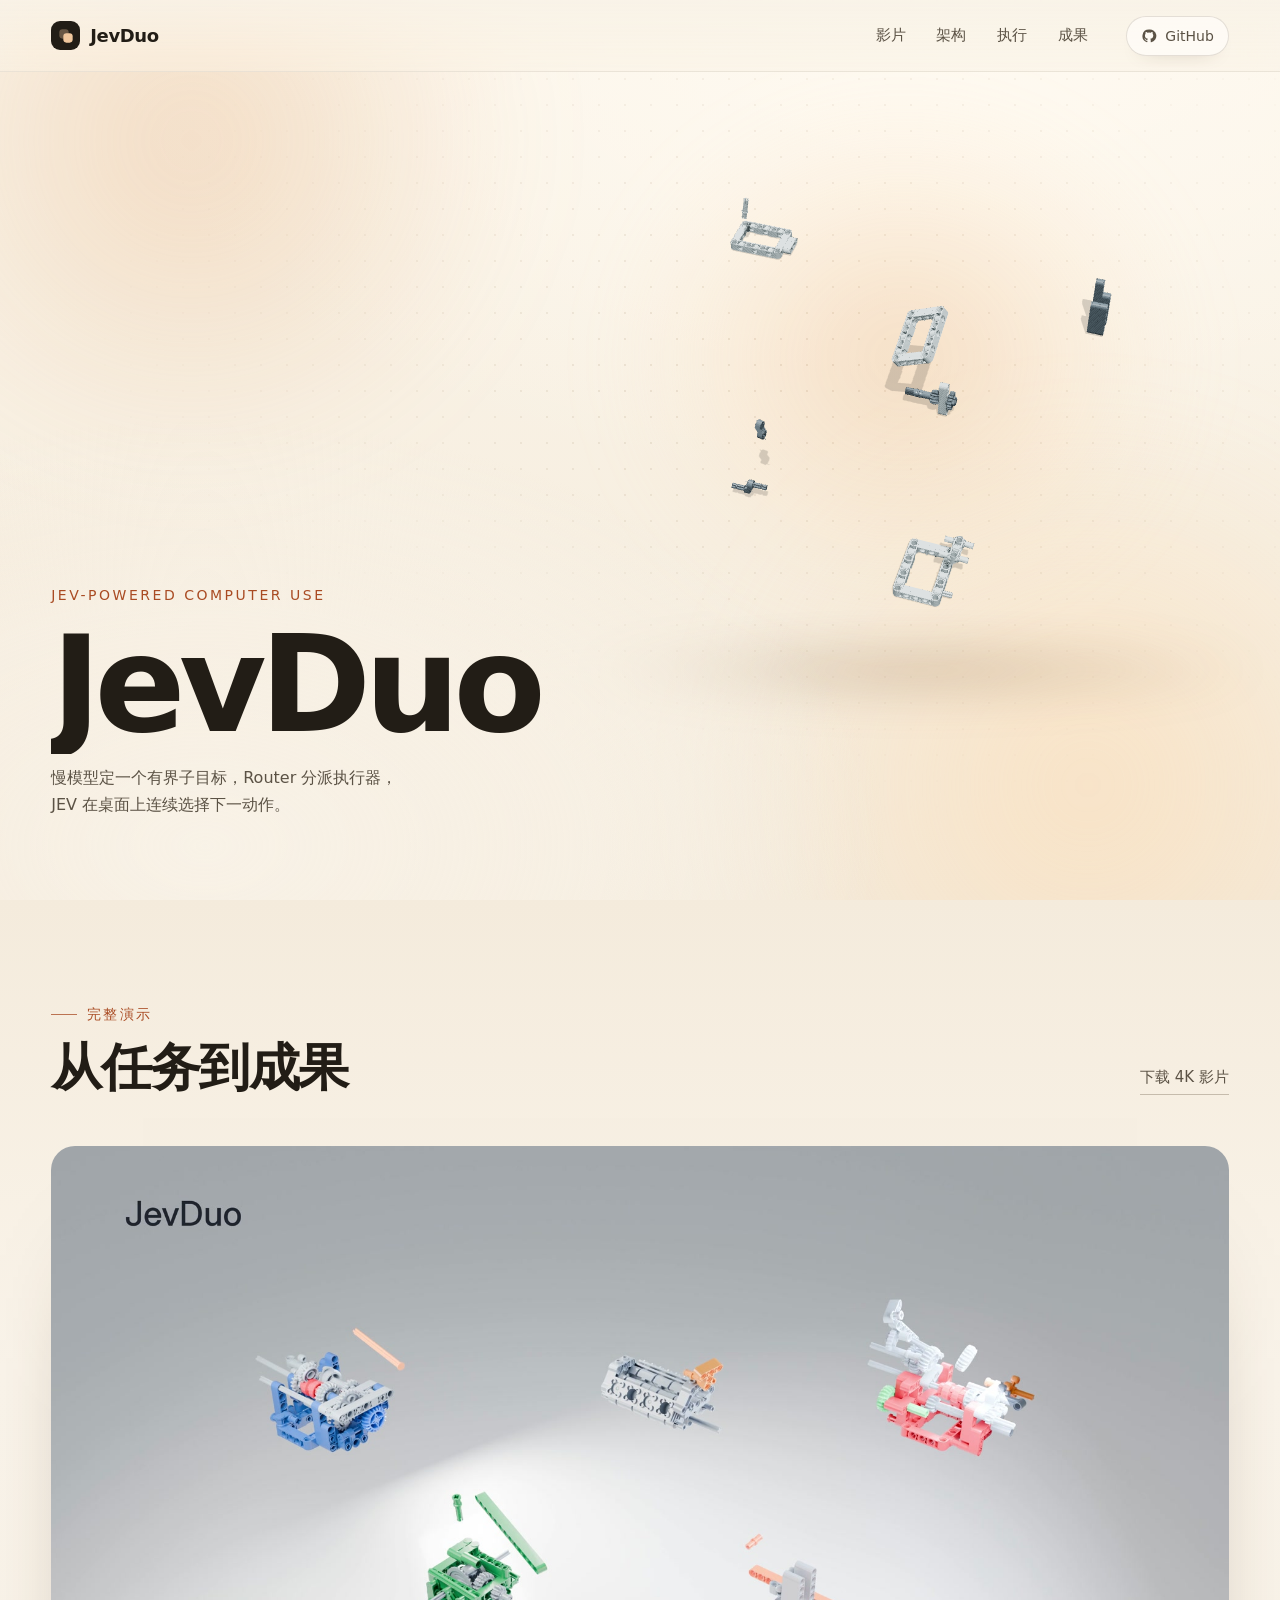
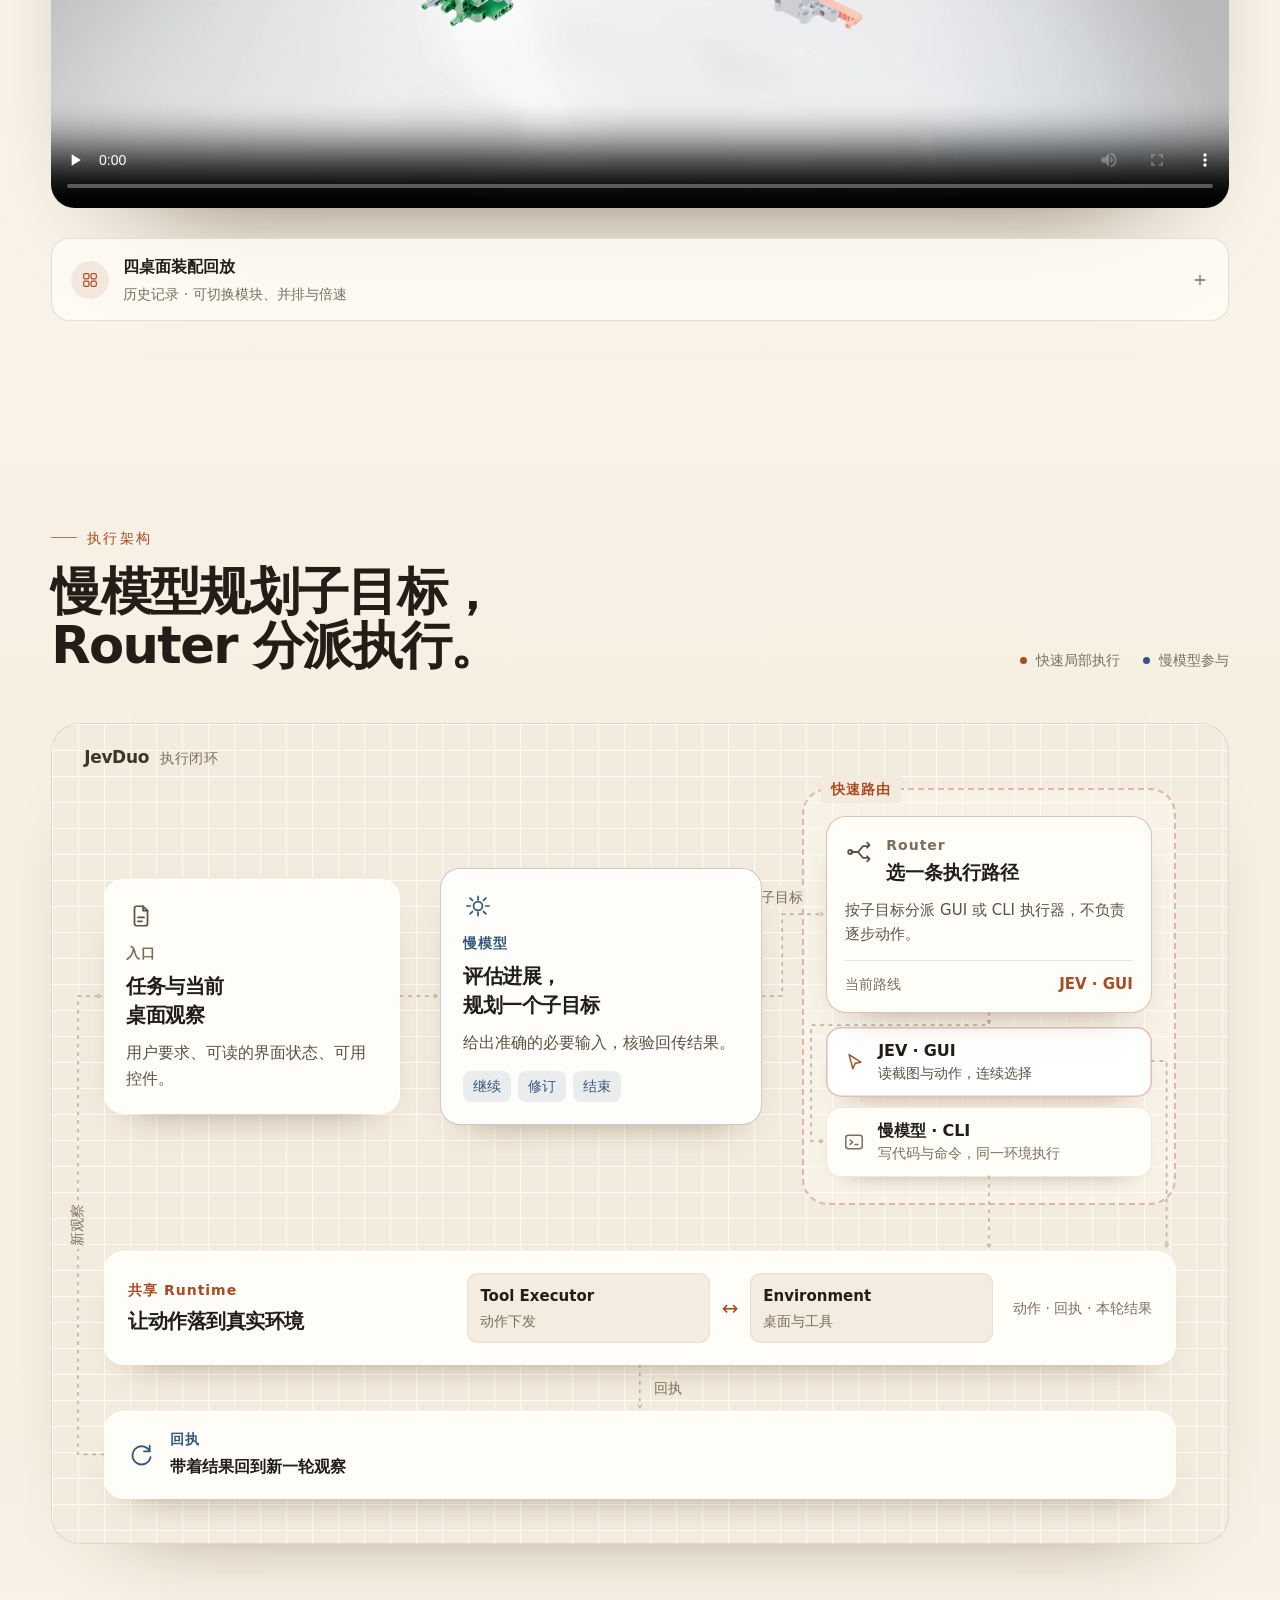
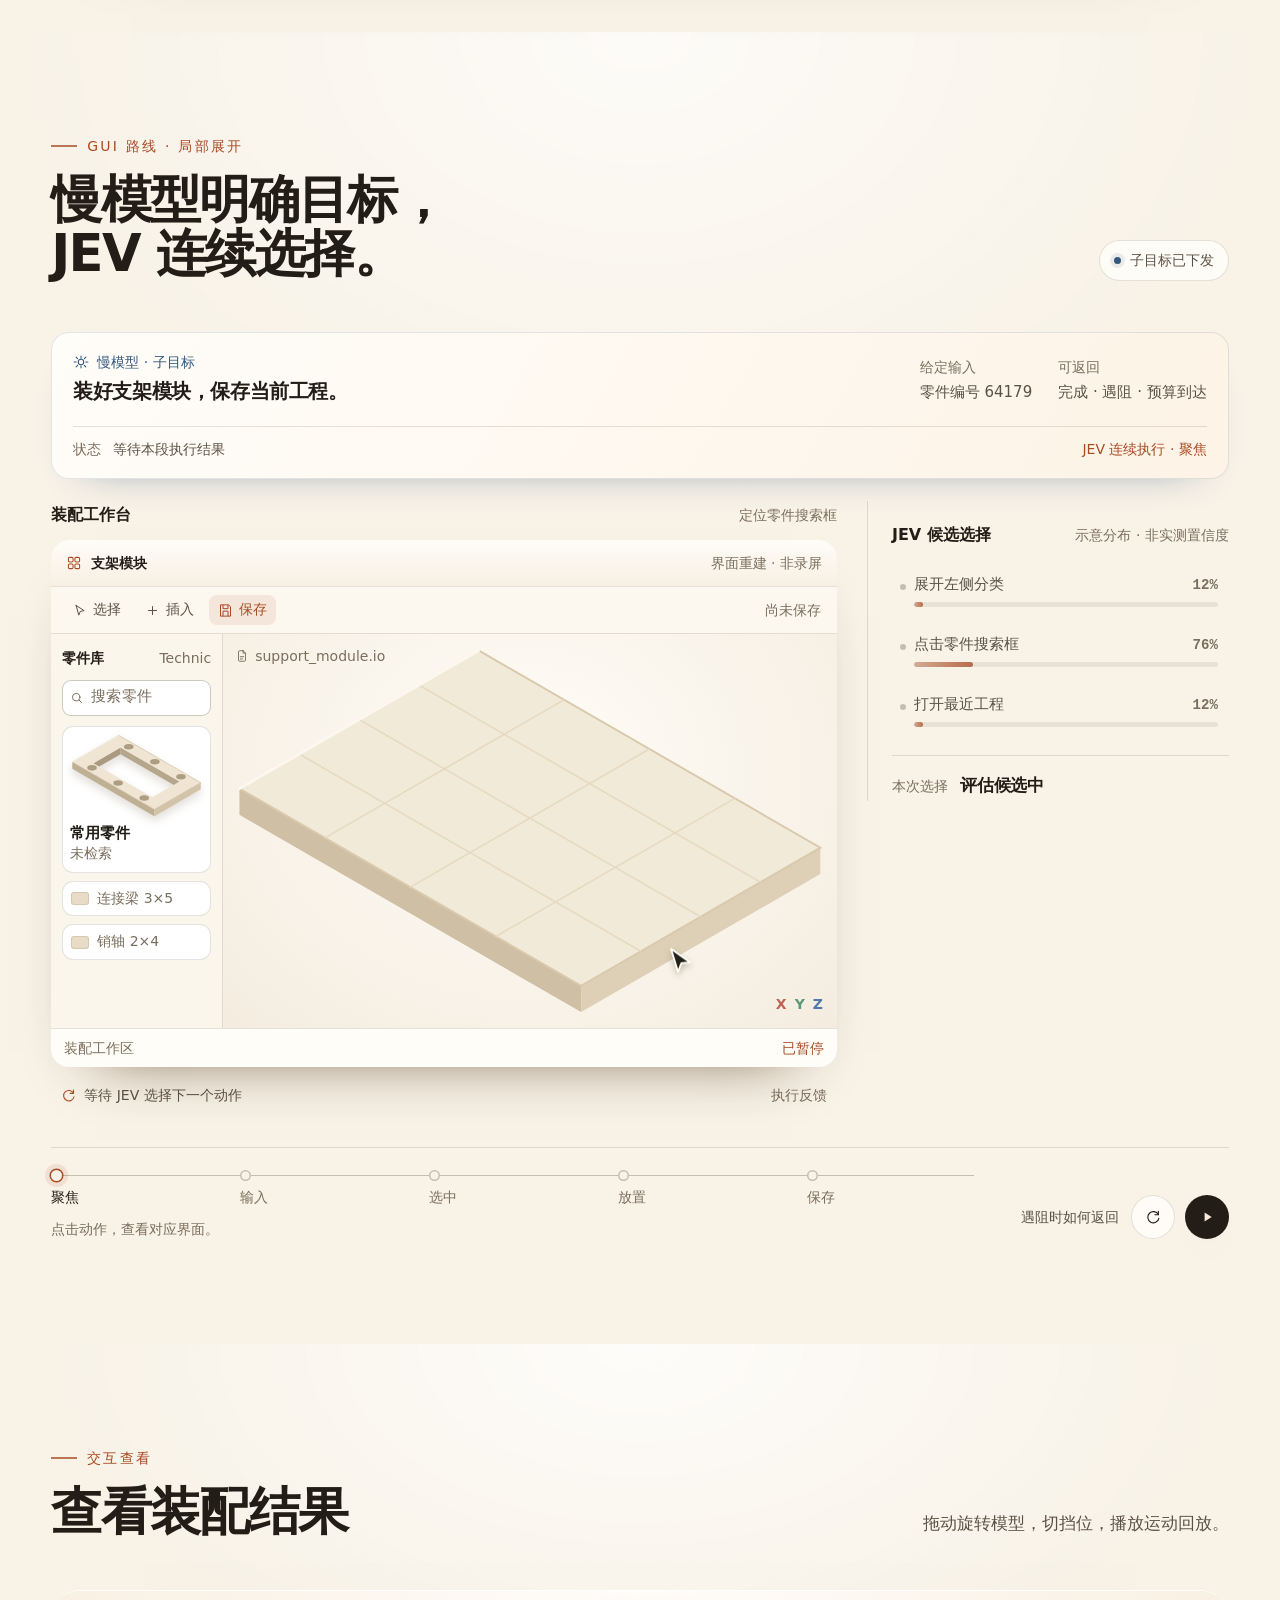
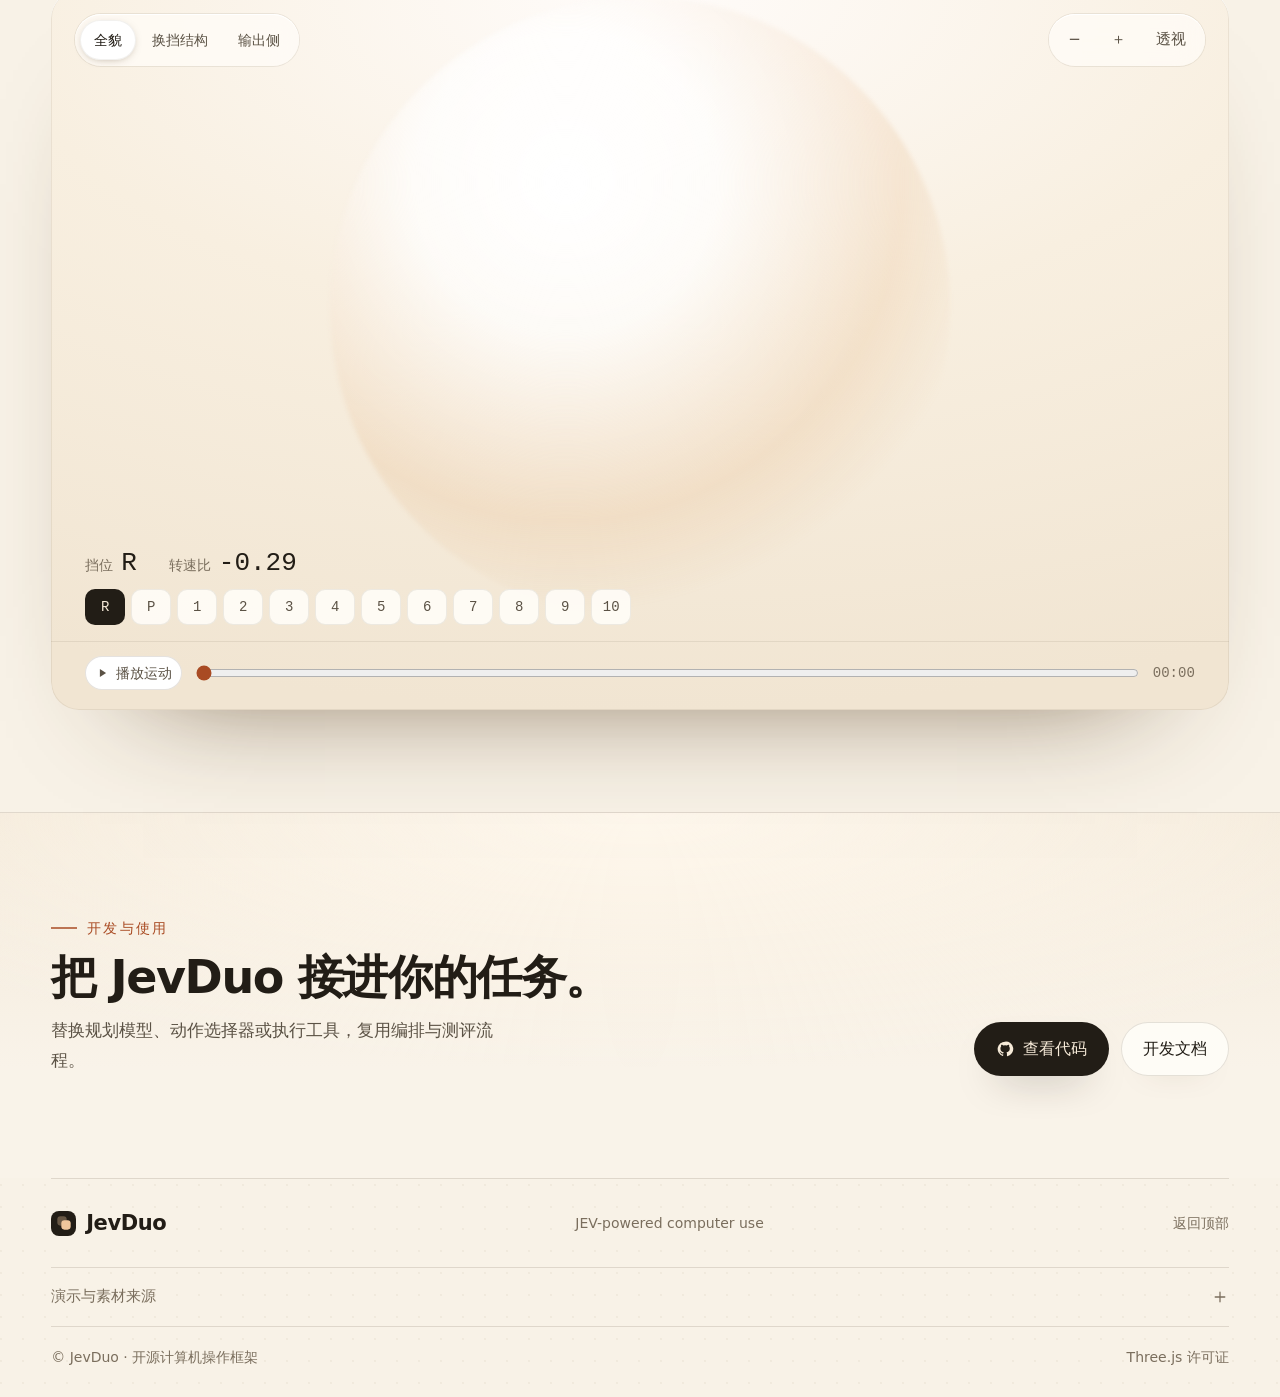
==== commit 0f7a609d: "fix(web): simplify showcase copy and compact playback control" ====
--- a/website/index.html
+++ b/website/index.html
@@ -63,7 +63,7 @@
 
 <main id='top'>
   <div class='opening' id='opening'>
-    <div class='sky' aria-hidden='true'><span class='sky-a'></span><span class='sky-b'></span><span class='sky-dots'></span><span class='sky-line'></span></div>
+    <div class='sky' aria-hidden='true'><span class='sky-a'></span><span class='sky-b'></span><span class='sky-dots'></span></div>
     <div class='assembly-stage' id='assembly-stage'>
       <div class='model-aura' aria-hidden='true'></div>
       <div class='model-canvas' id='hero-model-mount' role='img' aria-label='逐零件装配的三维模型，可拖动旋转'>
@@ -78,7 +78,6 @@
         <p class='hero-kicker'>JEV-powered computer use</p>
         <h1 class='hero-title' id='hero-title'><span class='hero-title-in'>JevDuo</span></h1>
         <p class='hero-sub'>慢模型定一个有界子目标，Router 分派执行器，<br>JEV 在桌面上连续选择下一动作。</p>
-        <p class='hero-meta'><span>拖动模型旋转</span><i aria-hidden='true'></i><span>继续向下</span></p>
       </div>
     </section>
   </div>
@@ -87,9 +86,8 @@
     <div class='shell'>
       <header class='section-lead split'>
         <div class='lead-main'>
-          <p class='eyebrow'>完整影片</p>
-          <h2 id='film-title'>先看一遍全流程。</h2>
-          <p class='lead'>从接到任务，到交出一个装配结果。</p>
+          <p class='eyebrow'>完整演示</p>
+          <h2 id='film-title'>从任务到成果</h2>
         </div>
         <a class='text-link' href='../../downloads/JevDuo-v15-4K.mp4' download>下载 4K 影片</a>
       </header>
@@ -98,7 +96,6 @@
           <source src='../../assets/jevduo-film-1080p.mp4' type='video/mp4'>
           此浏览器无法播放，可下载影片查看。
         </video>
-        <figcaption>历史 NorthCUA / Studio 记录 · 影片中的 JEV 环节为机制示意</figcaption>
       </figure>
       <details class='records' id='execution-records'>
         <summary>
@@ -136,8 +133,8 @@
     <div class='shell'>
       <header class='section-lead split'>
         <div class='lead-main'>
-          <p class='eyebrow'>工作方式</p>
-          <h2 id='architecture-title'>慢模型定子目标，<br>Router 决定谁执行。</h2>
+          <p class='eyebrow'>执行架构</p>
+          <h2 id='architecture-title'>慢模型规划子目标，<br>Router 分派执行。</h2>
         </div>
         <p class='arch-legend'><i class='dot clay' aria-hidden='true'></i>快速局部执行<i class='dot blue' aria-hidden='true'></i>慢模型参与</p>
       </header>
@@ -197,7 +194,6 @@
             <p class='node-kicker'>回执</p>
             <strong>带着结果回到新一轮观察</strong>
           </div>
-          <p class='return-note'>遇阻、缺少业务输入、执行不确定或预算到达时可提前返回。</p>
         </div>
         <svg class='arch-track' aria-hidden='true'>
           <defs>
@@ -210,7 +206,6 @@
           <g id='arch-pulses'></g>
         </svg>
       </div>
-      <p class='arch-foot'>JEV 请求结束局部执行后，由慢模型核验结果，再决定继续、修订或结束。</p>
     </div>
   </section>
 
@@ -219,8 +214,7 @@
       <header class='section-lead split'>
         <div class='lead-main'>
           <p class='eyebrow'>GUI 路线 · 局部展开</p>
-          <h2 id='execution-title'>一个子目标，<br>连续执行。</h2>
-          <p class='lead'>慢模型只给子目标和必要输入。之后每一步，JEV 读最新截图，在候选动作里选一个。</p>
+          <h2 id='execution-title'>慢模型明确目标，<br>JEV 连续选择。</h2>
         </div>
         <p class='exec-status'><i class='status-dot' aria-hidden='true'></i><span id='slow-status'>子目标已下发</span></p>
       </header>
@@ -328,7 +322,7 @@
       <header class='section-lead split'>
         <div class='lead-main'>
           <p class='eyebrow'>交互查看</p>
-          <h2 id='result-title'>查看装配结果。</h2>
+          <h2 id='result-title'>查看装配结果</h2>
         </div>
         <p class='lead'>拖动旋转模型，切挡位，播放运动回放。</p>
       </header>
--- a/website/showcase.css
+++ b/website/showcase.css
@@ -52,7 +52,6 @@
 .opening{position:relative;height:100vh;height:100svh;min-height:660px;overflow:clip;isolation:isolate;background:radial-gradient(120% 92% at 76% 2%,#fffaf1 0%,rgba(255,250,241,0) 58%),radial-gradient(78% 72% at 2% 98%,rgba(212,150,92,.18),rgba(212,150,92,0) 66%),linear-gradient(180deg,#fbf5ea 0%,#f7efe1 60%,#f4ebdc 100%)}
 .sky{position:absolute;inset:0;pointer-events:none;overflow:hidden}
 .sky-dots{position:absolute;inset:0;background-image:radial-gradient(circle at 1px 1px,rgba(126,95,56,.14) 1px,transparent 0);background-size:26px 26px;-webkit-mask-image:radial-gradient(72% 66% at 62% 40%,#000 0%,rgba(0,0,0,.42) 48%,transparent 78%);mask-image:radial-gradient(72% 66% at 62% 40%,#000 0%,rgba(0,0,0,.42) 48%,transparent 78%)}
-.sky-line{position:absolute;left:-10%;right:-10%;top:62%;height:1px;background:linear-gradient(90deg,transparent,rgba(169,75,35,.16) 22%,rgba(169,75,35,.16) 78%,transparent)}
 .sky-a,.sky-b{position:absolute;border-radius:50%;filter:blur(52px);will-change:transform}
 .sky-a{left:-12vw;top:-16vw;width:54vw;height:54vw;background:radial-gradient(circle,rgba(224,160,102,.28),rgba(224,160,102,0) 68%);animation:driftA 28s var(--ease) infinite alternate}
 .sky-b{right:-14vw;bottom:-20vw;width:58vw;height:58vw;background:radial-gradient(circle,rgba(255,214,164,.42),rgba(255,214,164,0) 70%);animation:driftB 34s var(--ease) infinite alternate}
@@ -368,9 +367,9 @@
 .gear-controls button:hover{color:var(--ink);box-shadow:inset 0 0 0 1px var(--line-2)}
 .gear-controls button[aria-pressed='true']{background:var(--ink);color:#f6ead8;box-shadow:0 12px 26px -18px rgba(34,29,22,.95)}
 .model-transport{position:relative;z-index:2;display:flex;align-items:center;gap:12px;padding:14px clamp(20px,3vw,34px);border-top:1px solid rgba(72,55,32,.09);font-size:14px;color:var(--ink-2)}
-.model-transport button{display:flex;align-items:center;gap:7px;padding:6px 12px;border-radius:999px;font-size:14px;white-space:nowrap;background:#fff;box-shadow:inset 0 0 0 1px var(--line);transition:.3s var(--ease)}
+.model-transport button{display:flex;align-items:center;gap:7px;padding:5px 10px;border-radius:999px;font-size:14px;white-space:nowrap;background:#fff;box-shadow:inset 0 0 0 1px var(--line);transition:.3s var(--ease)}
 .model-transport button:hover{color:var(--clay);box-shadow:inset 0 0 0 1px var(--clay-line)}
-.model-transport button .ico{width:14px;height:14px}
+.model-transport button svg{width:14px;height:14px;flex:none}
 .model-transport input,.workspace-transport input{min-width:0;flex:1;height:18px;accent-color:var(--clay);cursor:pointer}
 .model-transport output{font-family:var(--mono);font-size:14px;color:var(--ink-3);white-space:nowrap}
 
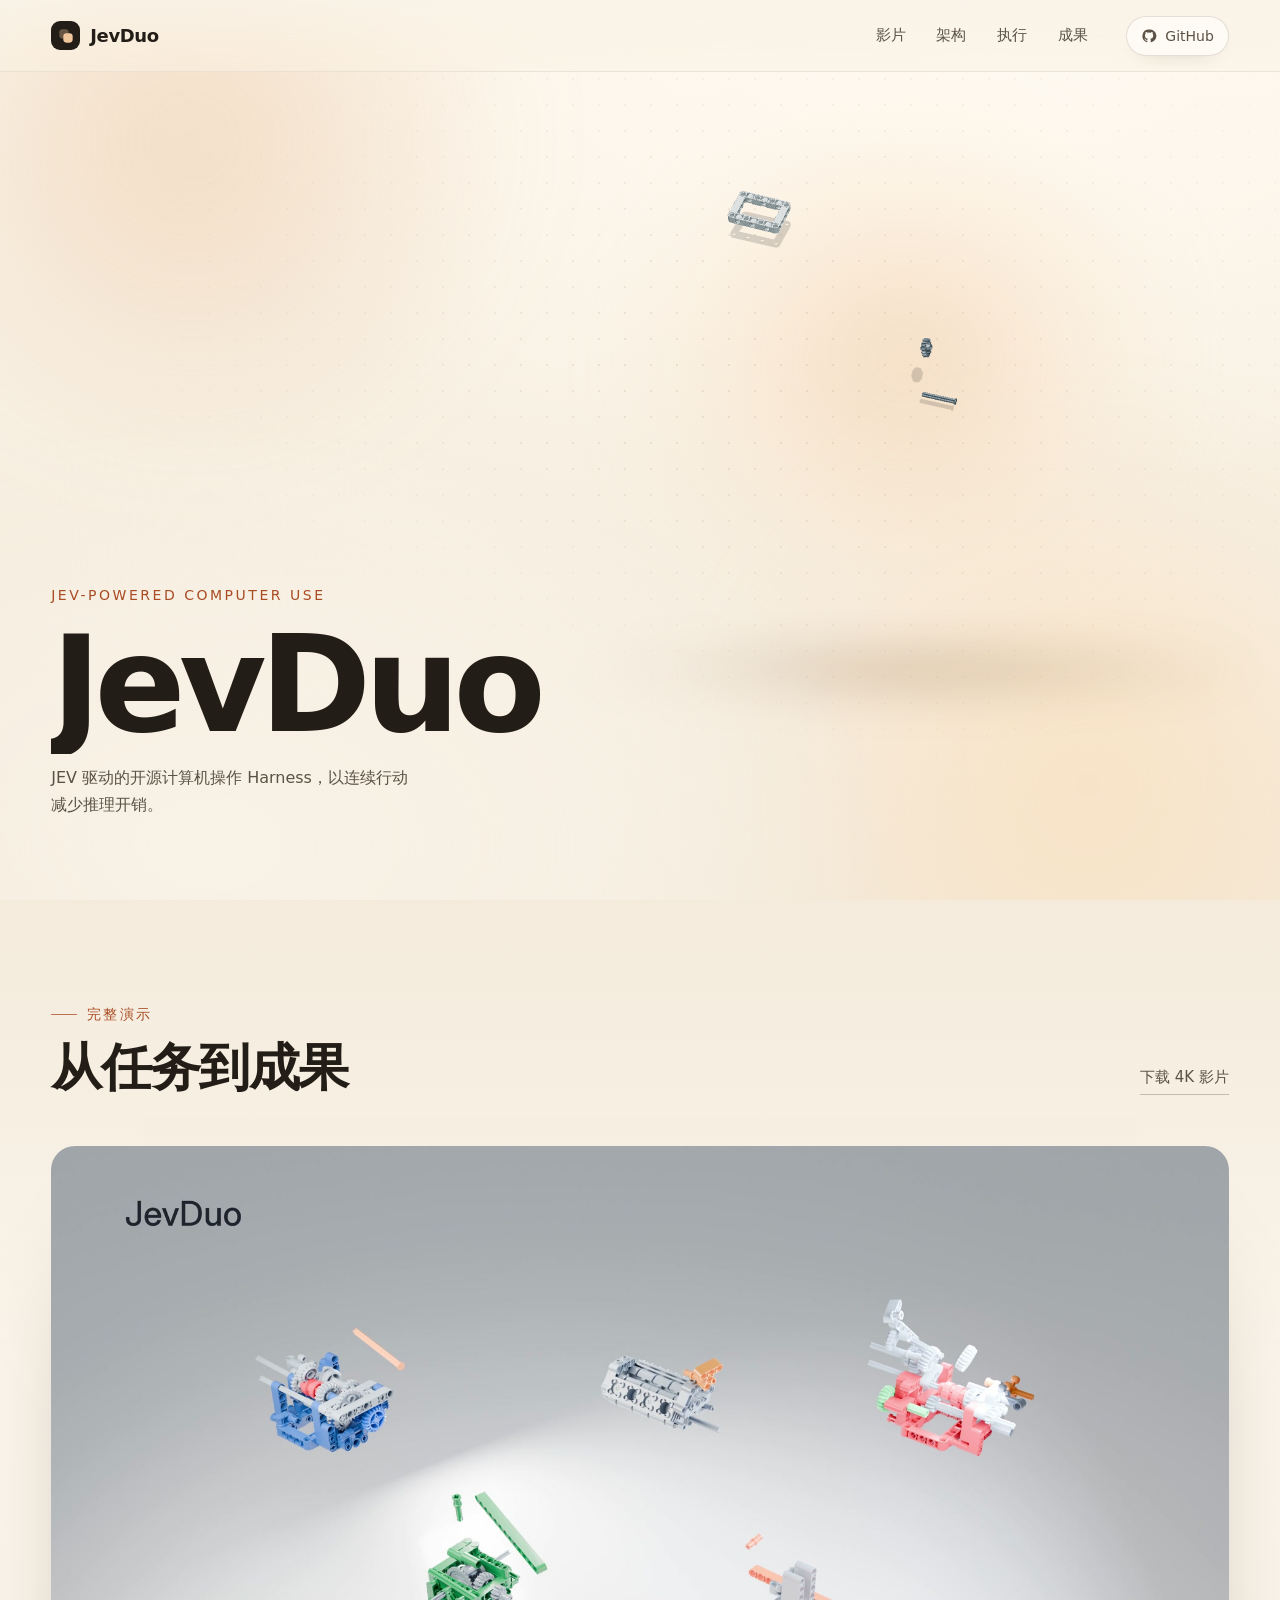
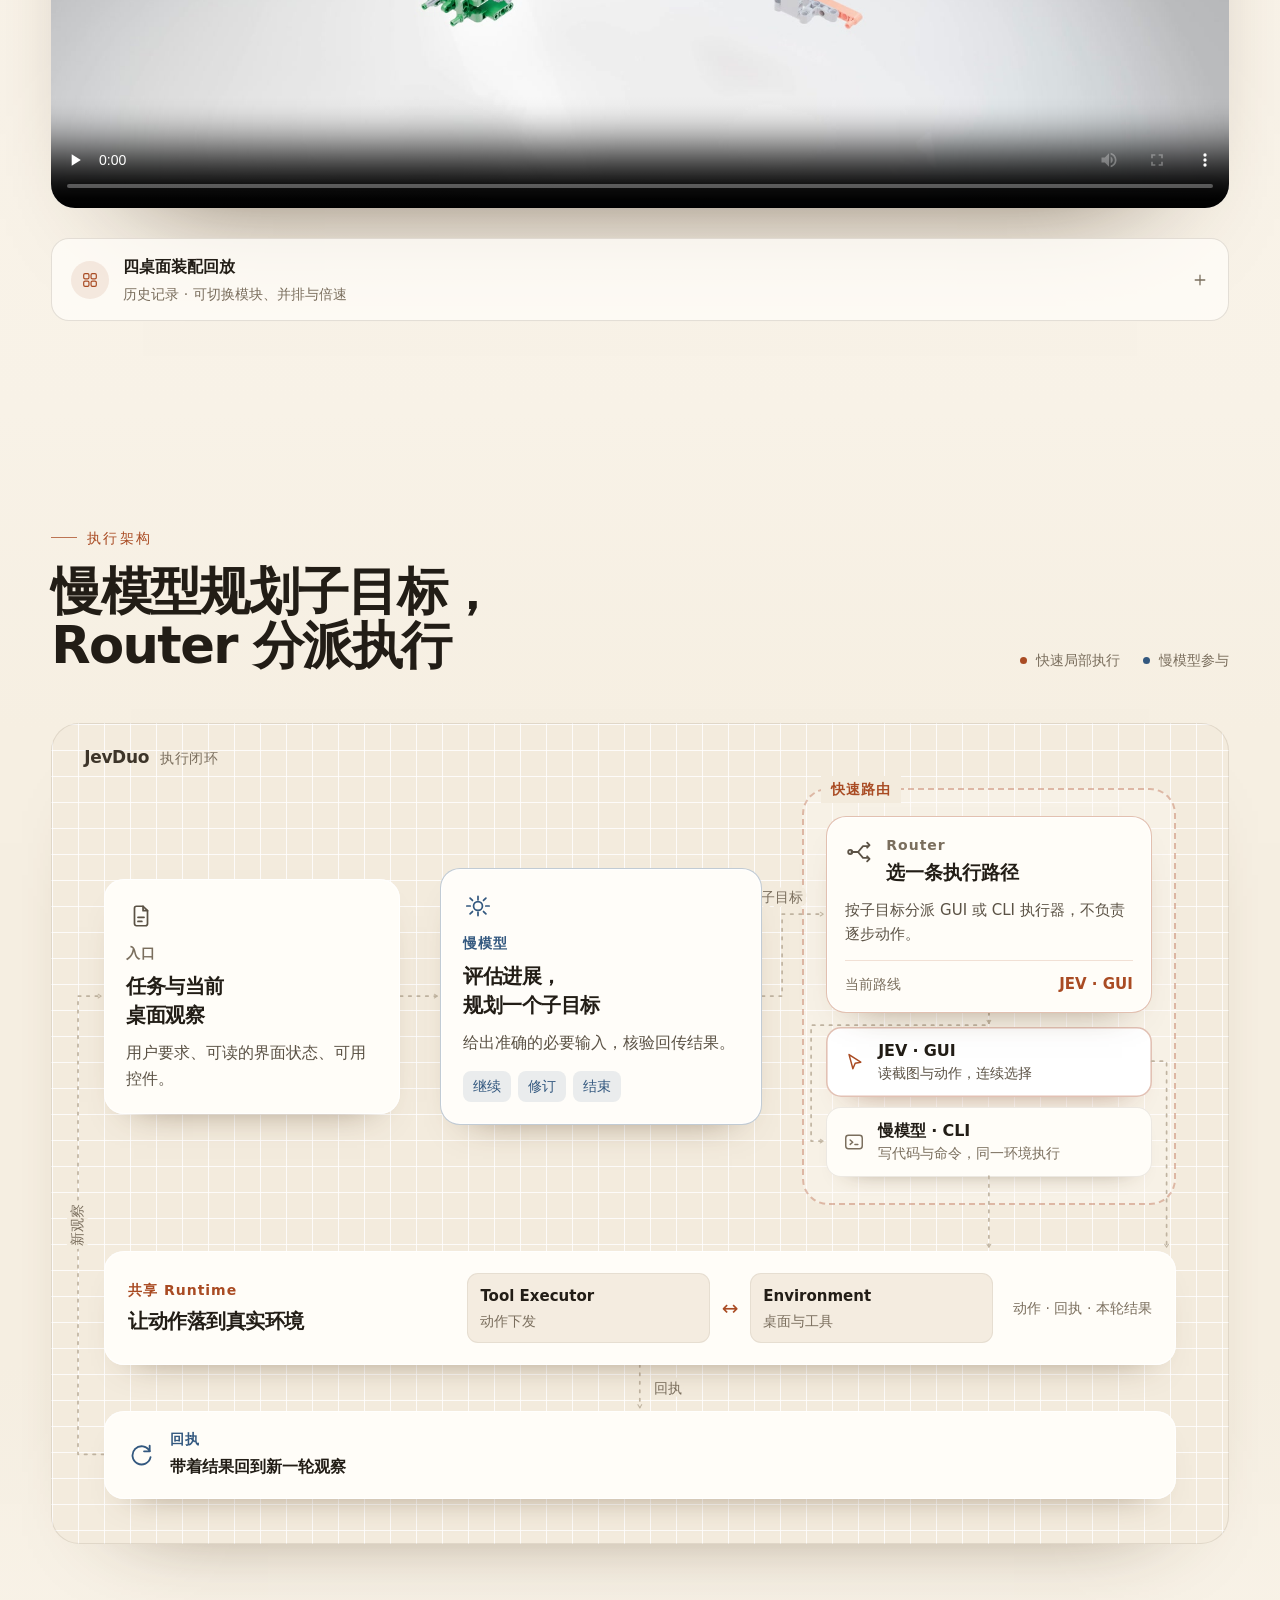
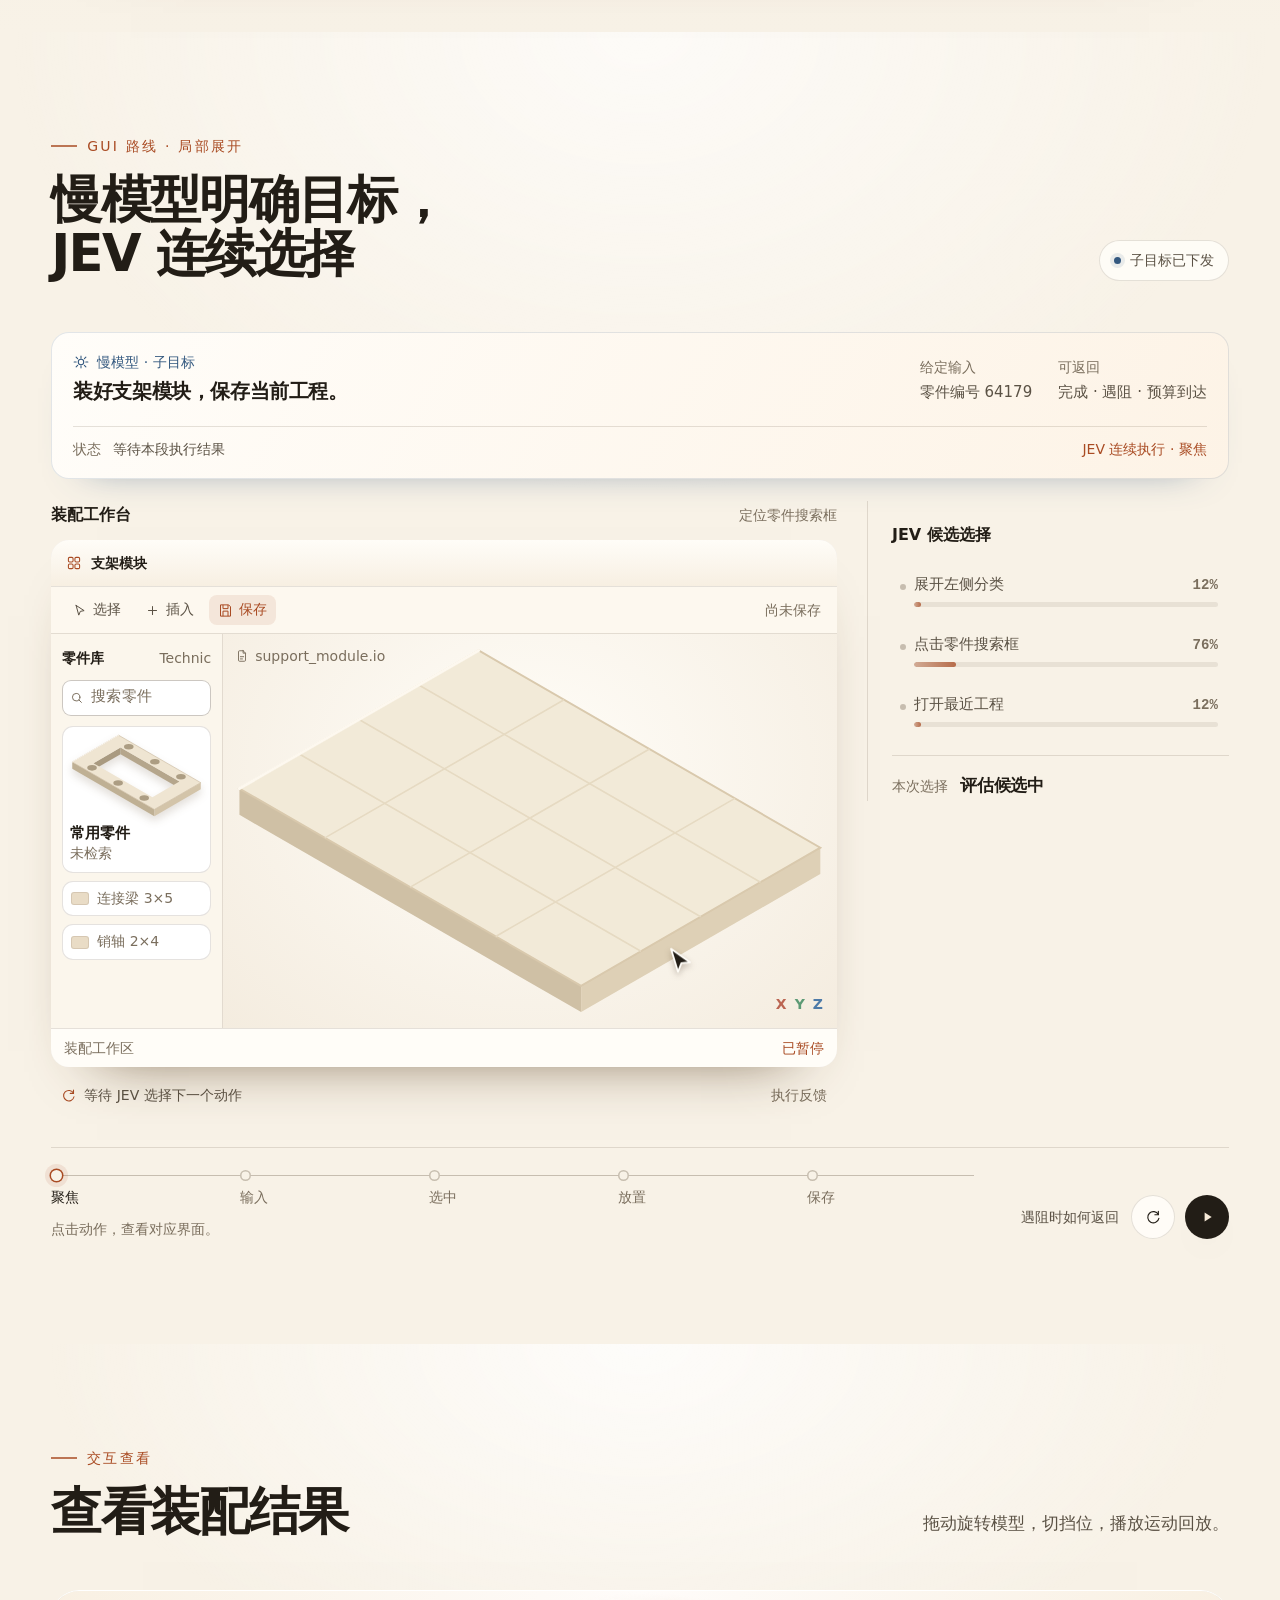
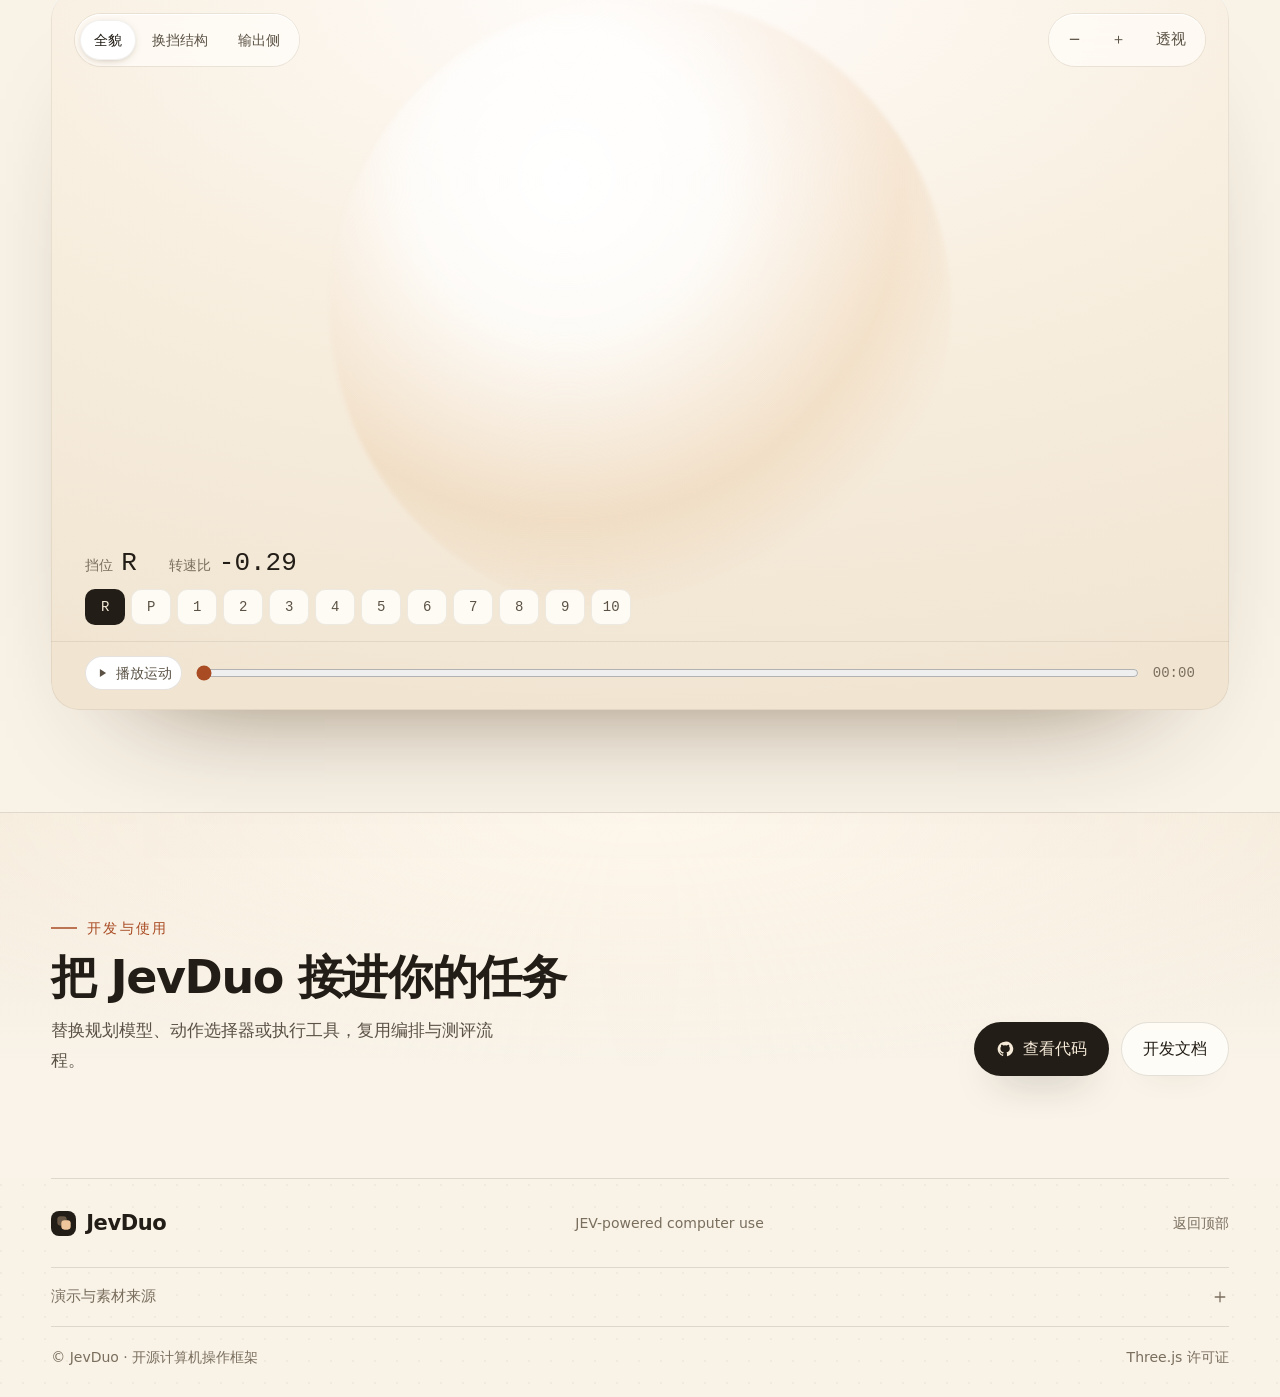
==== commit 6ceafded: "fix(web): refine product intro and remove redundant labels" ====
--- a/website/index.html
+++ b/website/index.html
@@ -77,7 +77,7 @@
       <div class='shell hero-foot'>
         <p class='hero-kicker'>JEV-powered computer use</p>
         <h1 class='hero-title' id='hero-title'><span class='hero-title-in'>JevDuo</span></h1>
-        <p class='hero-sub'>慢模型定一个有界子目标，Router 分派执行器，<br>JEV 在桌面上连续选择下一动作。</p>
+        <p class='hero-sub'>JEV 驱动的开源计算机操作 Harness，以连续行动减少推理开销。</p>
       </div>
     </section>
   </div>
@@ -134,7 +134,7 @@
       <header class='section-lead split'>
         <div class='lead-main'>
           <p class='eyebrow'>执行架构</p>
-          <h2 id='architecture-title'>慢模型规划子目标，<br>Router 分派执行。</h2>
+          <h2 id='architecture-title'>慢模型规划子目标，<br>Router 分派执行</h2>
         </div>
         <p class='arch-legend'><i class='dot clay' aria-hidden='true'></i>快速局部执行<i class='dot blue' aria-hidden='true'></i>慢模型参与</p>
       </header>
@@ -214,7 +214,7 @@
       <header class='section-lead split'>
         <div class='lead-main'>
           <p class='eyebrow'>GUI 路线 · 局部展开</p>
-          <h2 id='execution-title'>慢模型明确目标，<br>JEV 连续选择。</h2>
+          <h2 id='execution-title'>慢模型明确目标，<br>JEV 连续选择</h2>
         </div>
         <p class='exec-status'><i class='status-dot' aria-hidden='true'></i><span id='slow-status'>子目标已下发</span></p>
       </header>
@@ -238,7 +238,7 @@
         <div class='observe'>
           <div class='observe-head'><strong id='work-title'>装配工作台</strong><span id='observation-text'>零件库已就绪</span></div>
           <div class='screen' id='mini-screen' data-state='' aria-label='零件搜索、放置与保存的界面重建动画'>
-            <div class='app-titlebar'><svg class='ico'><use href='#i-grid'/></svg><strong>支架模块</strong><span class='screen-tag'>界面重建 · 非录屏</span></div>
+            <div class='app-titlebar'><svg class='ico'><use href='#i-grid'/></svg><strong>支架模块</strong></div>
             <div class='app-toolbar'>
               <span class='app-tool'><svg class='ico'><use href='#i-cursor'/></svg>选择</span>
               <span class='app-tool'><svg class='ico'><use href='#i-plus'/></svg>插入</span>
@@ -297,7 +297,7 @@
         </div>
 
         <div class='decision'>
-          <div class='decision-head'><strong id='decision-title'>JEV 候选选择</strong><span class='dist-note'>示意分布 · 非实测置信度</span></div>
+          <div class='decision-head'><strong id='decision-title'>JEV 候选选择</strong></div>
           <div class='local-choice' id='local-choice'></div>
           <div class='result-line'><span id='selection-caption'>本次选择</span><strong id='selected-action'>评估候选中</strong></div>
         </div>
@@ -357,7 +357,7 @@
     <div class='shell closing-inner'>
       <div>
         <p class='eyebrow'>开发与使用</p>
-        <h2 id='closing-title'>把 JevDuo 接进你的任务。</h2>
+        <h2 id='closing-title'>把 JevDuo 接进你的任务</h2>
         <p class='lead'>替换规划模型、动作选择器或执行工具，复用编排与测评流程。</p>
       </div>
       <div class='closing-actions'>
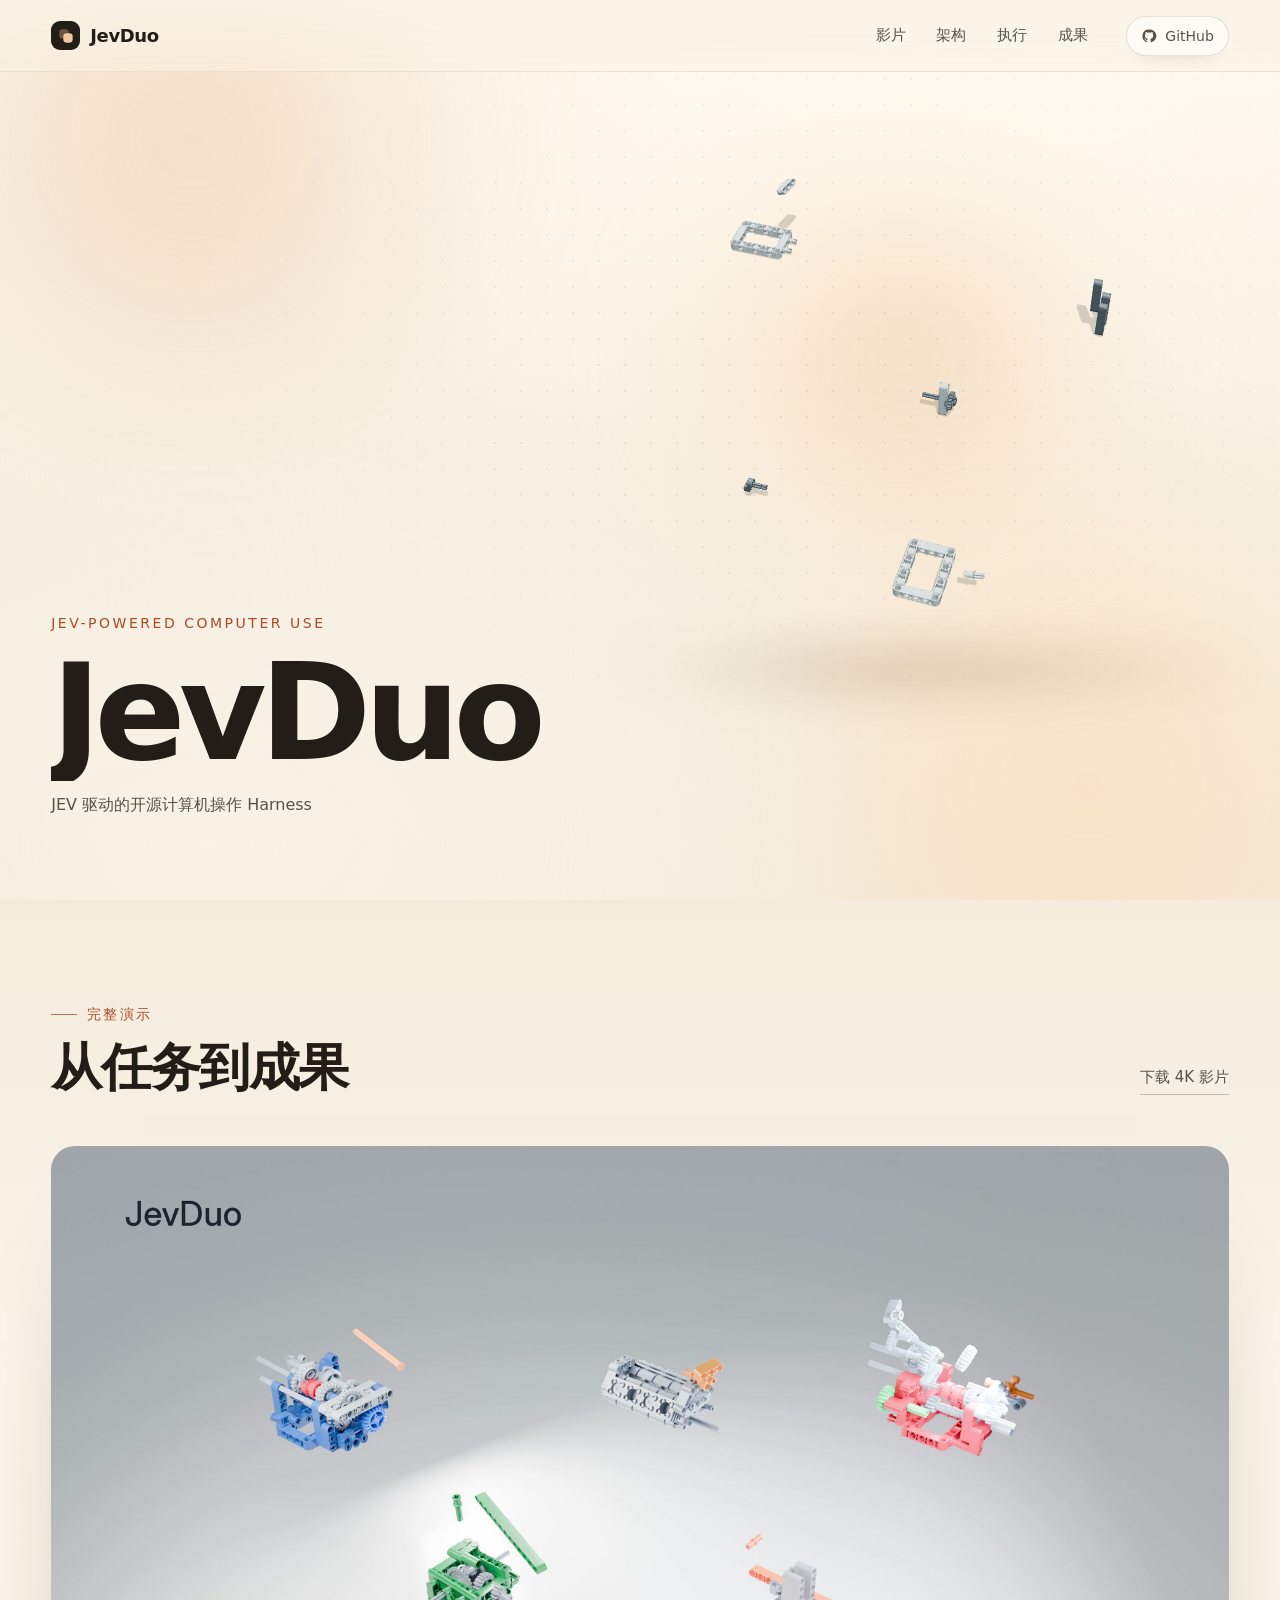
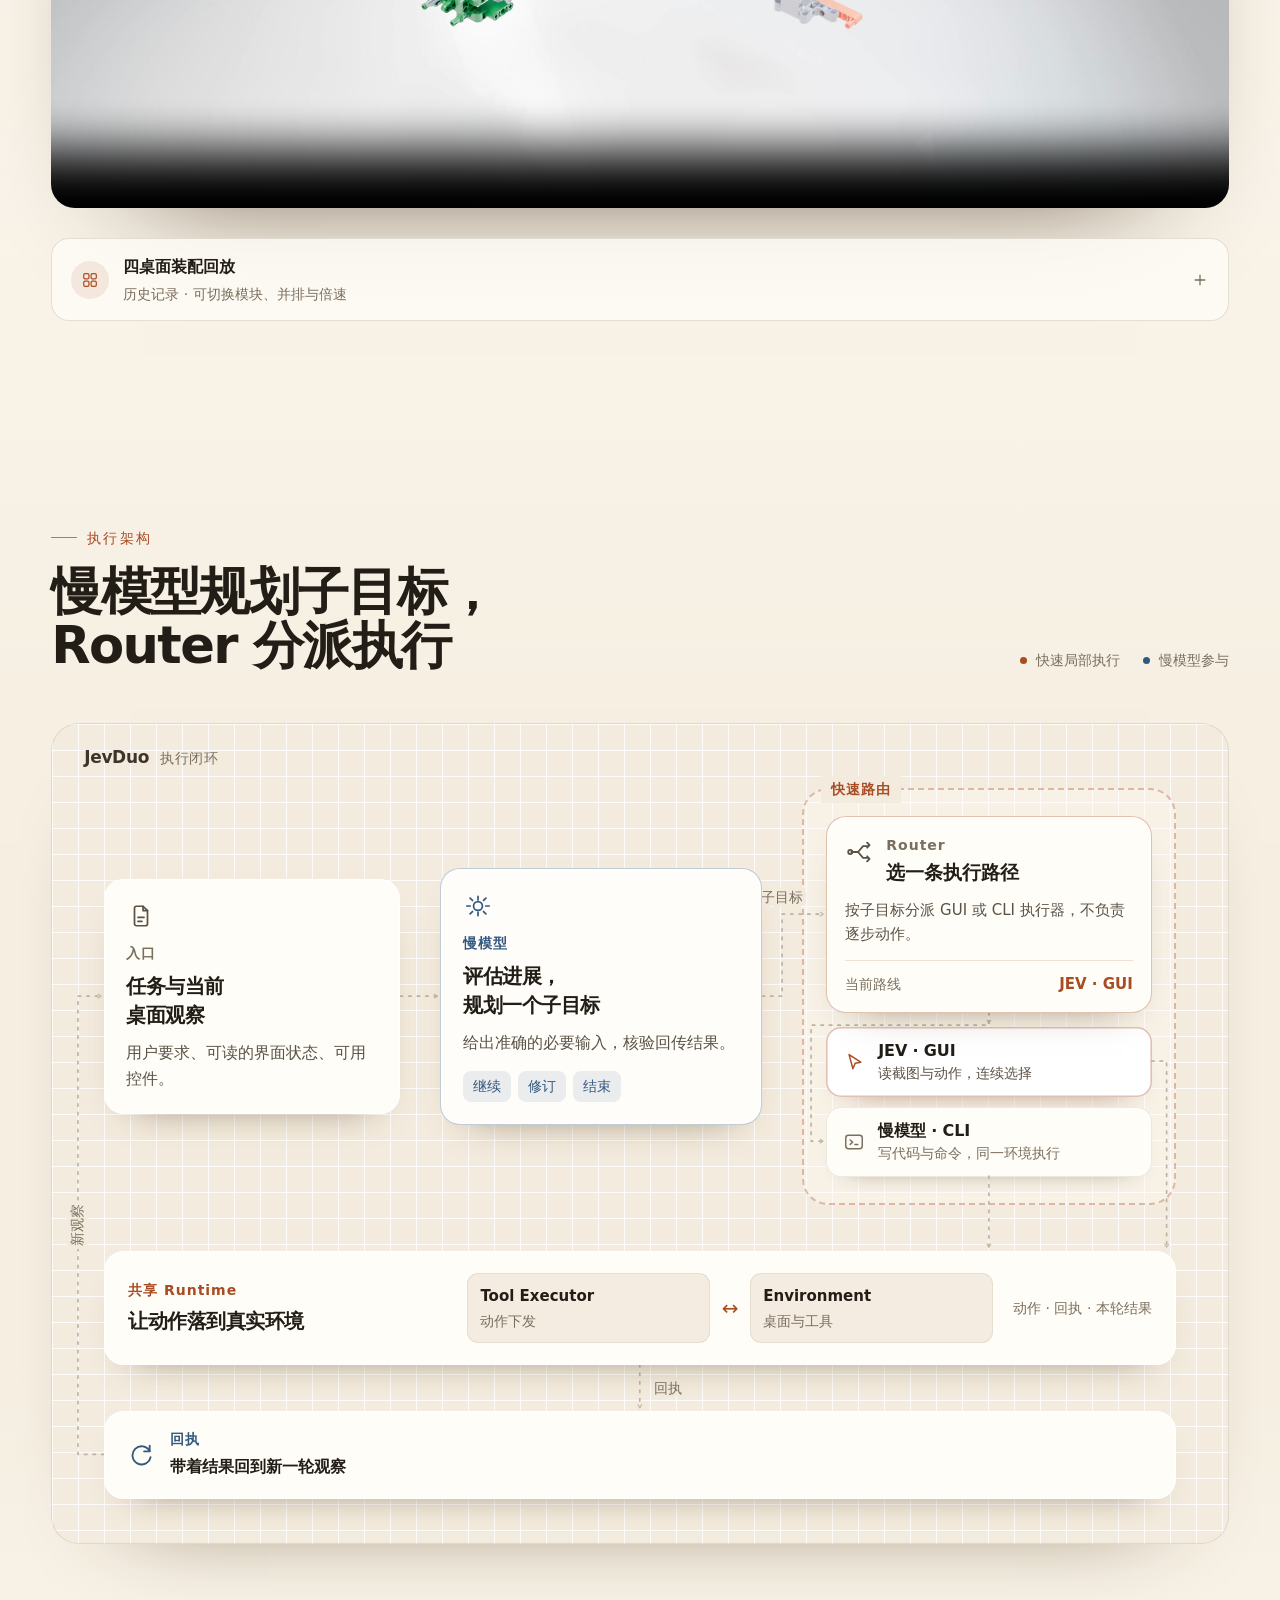
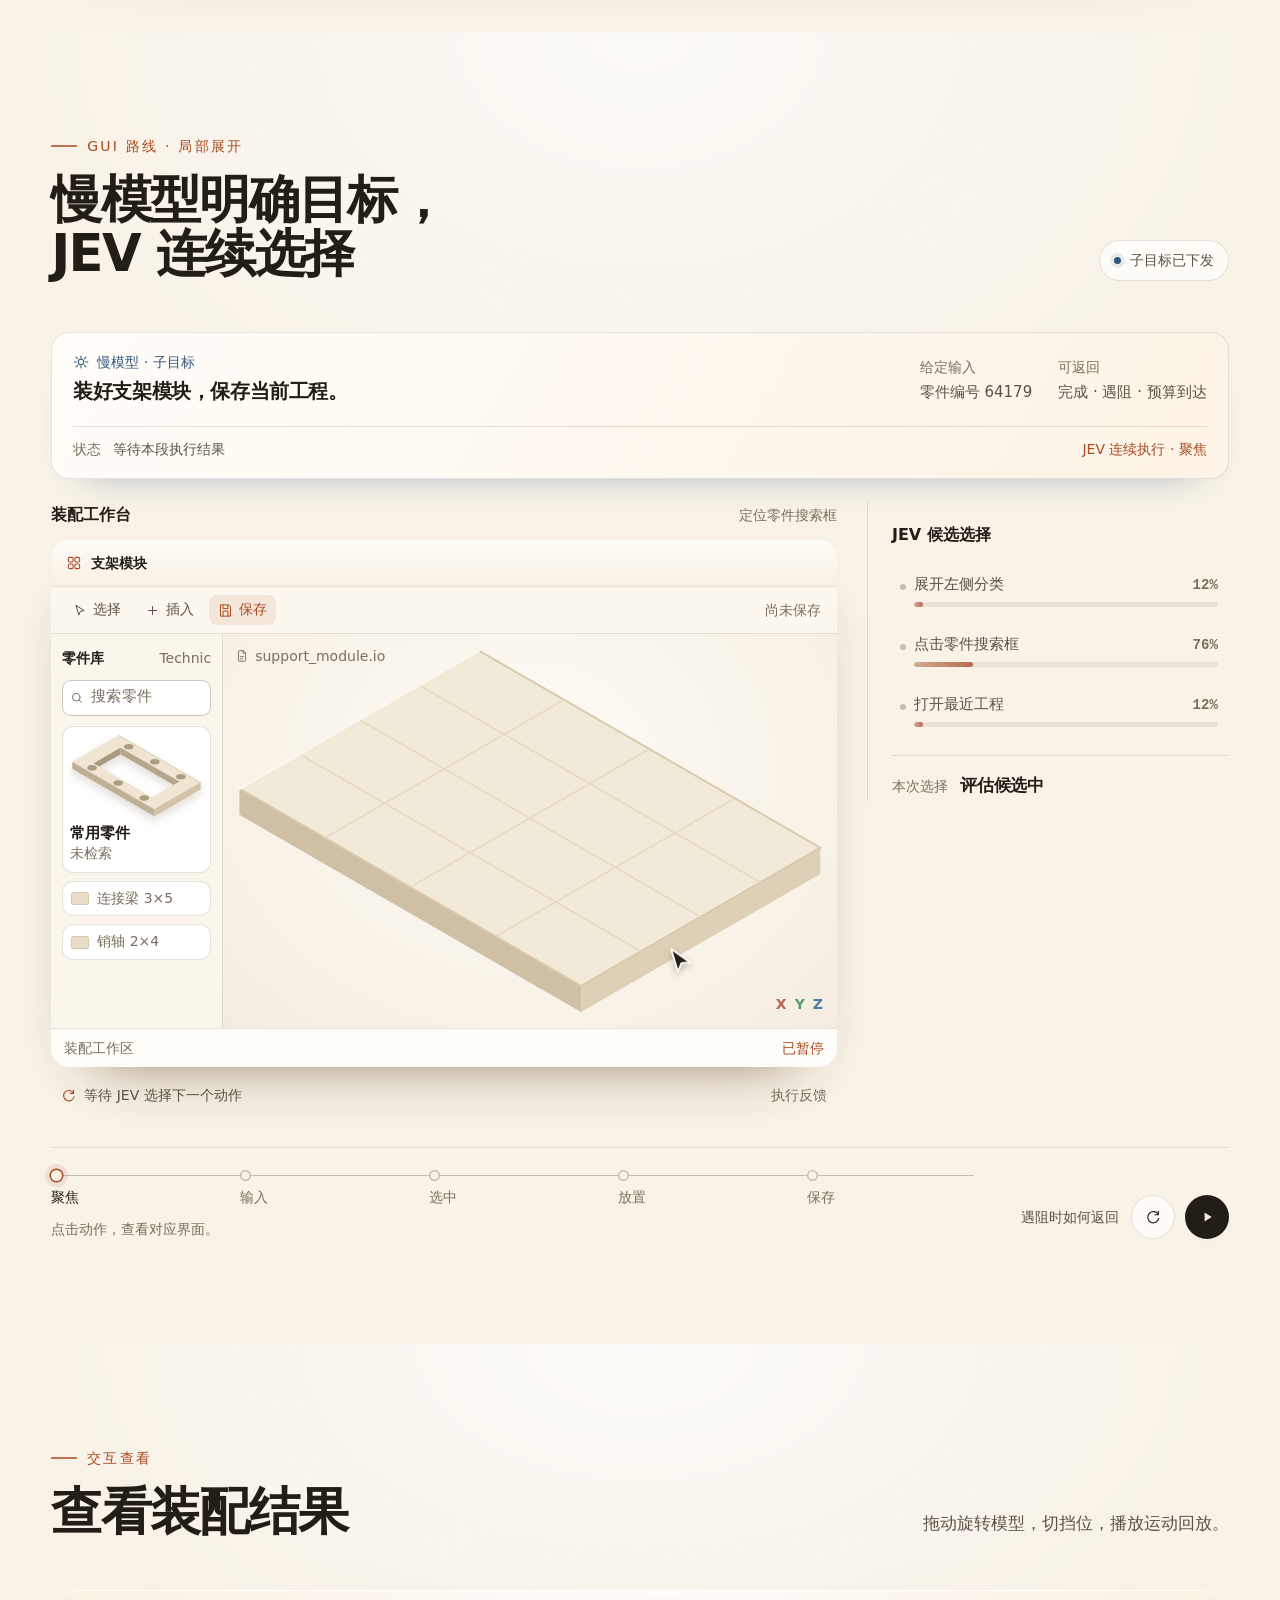
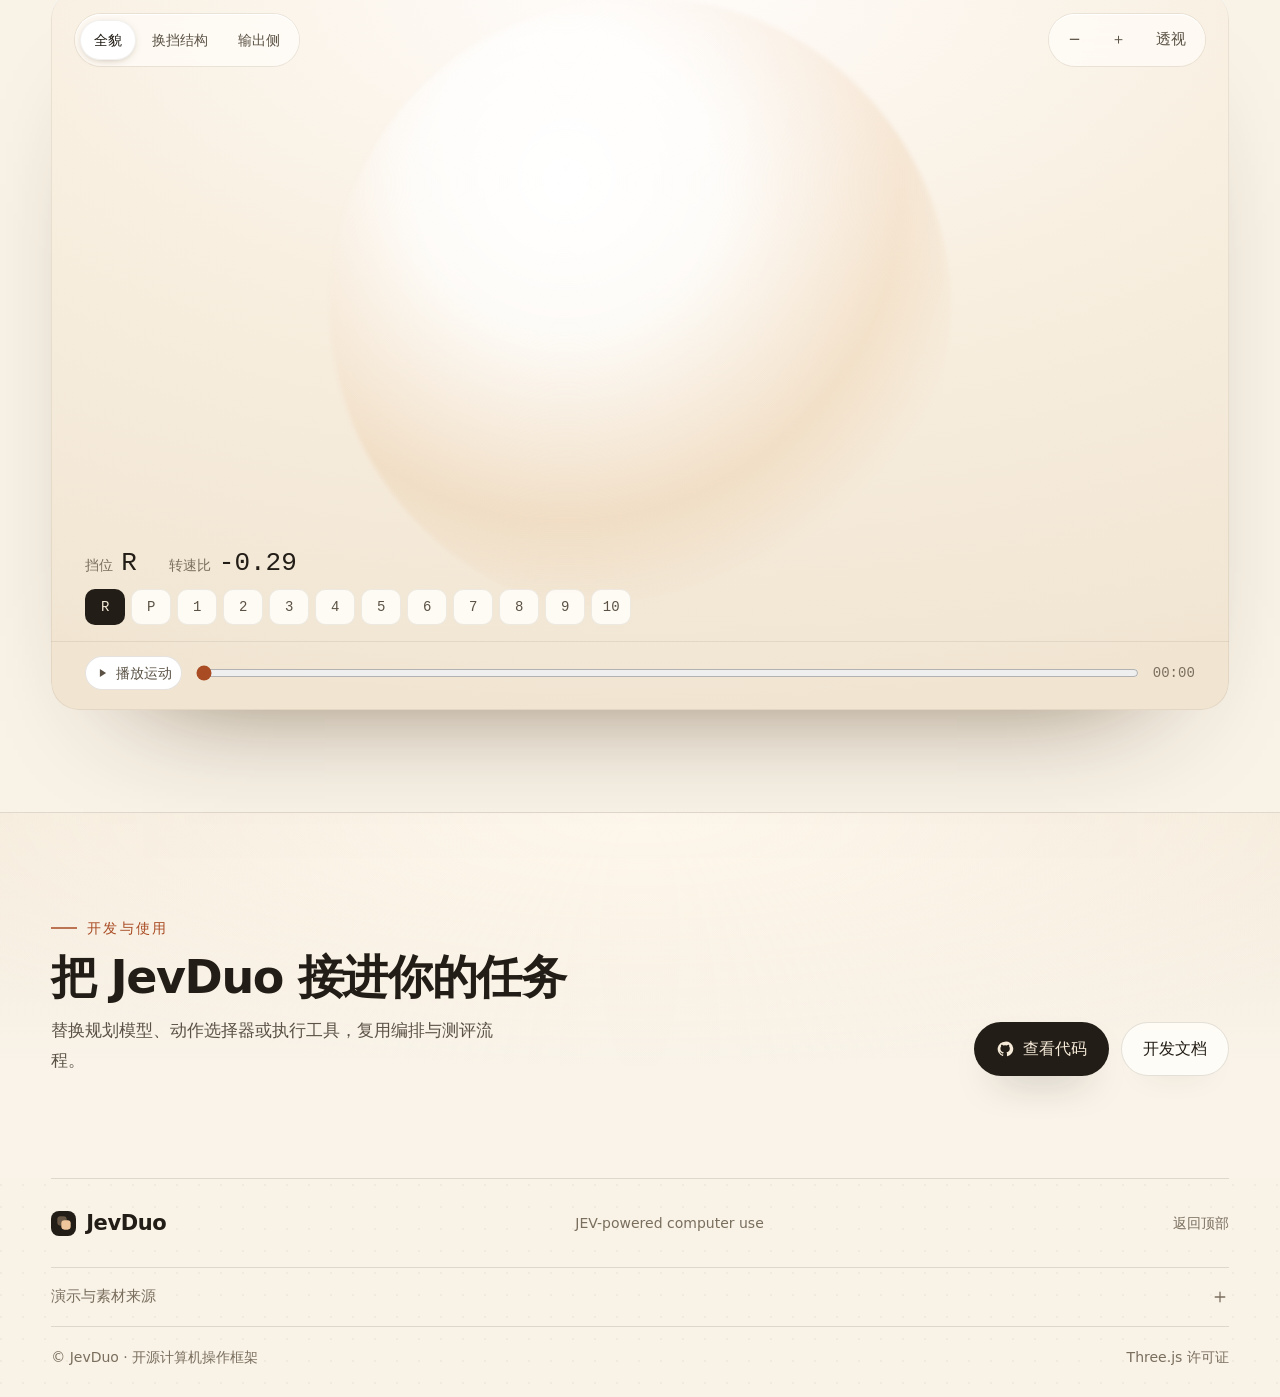
==== commit 0441bb08: "fix(web): keep hero introduction concise" ====
--- a/website/index.html
+++ b/website/index.html
@@ -77,7 +77,7 @@
       <div class='shell hero-foot'>
         <p class='hero-kicker'>JEV-powered computer use</p>
         <h1 class='hero-title' id='hero-title'><span class='hero-title-in'>JevDuo</span></h1>
-        <p class='hero-sub'>JEV 驱动的开源计算机操作 Harness，以连续行动减少推理开销。</p>
+        <p class='hero-sub'>JEV 驱动的开源计算机操作 Harness</p>
       </div>
     </section>
   </div>
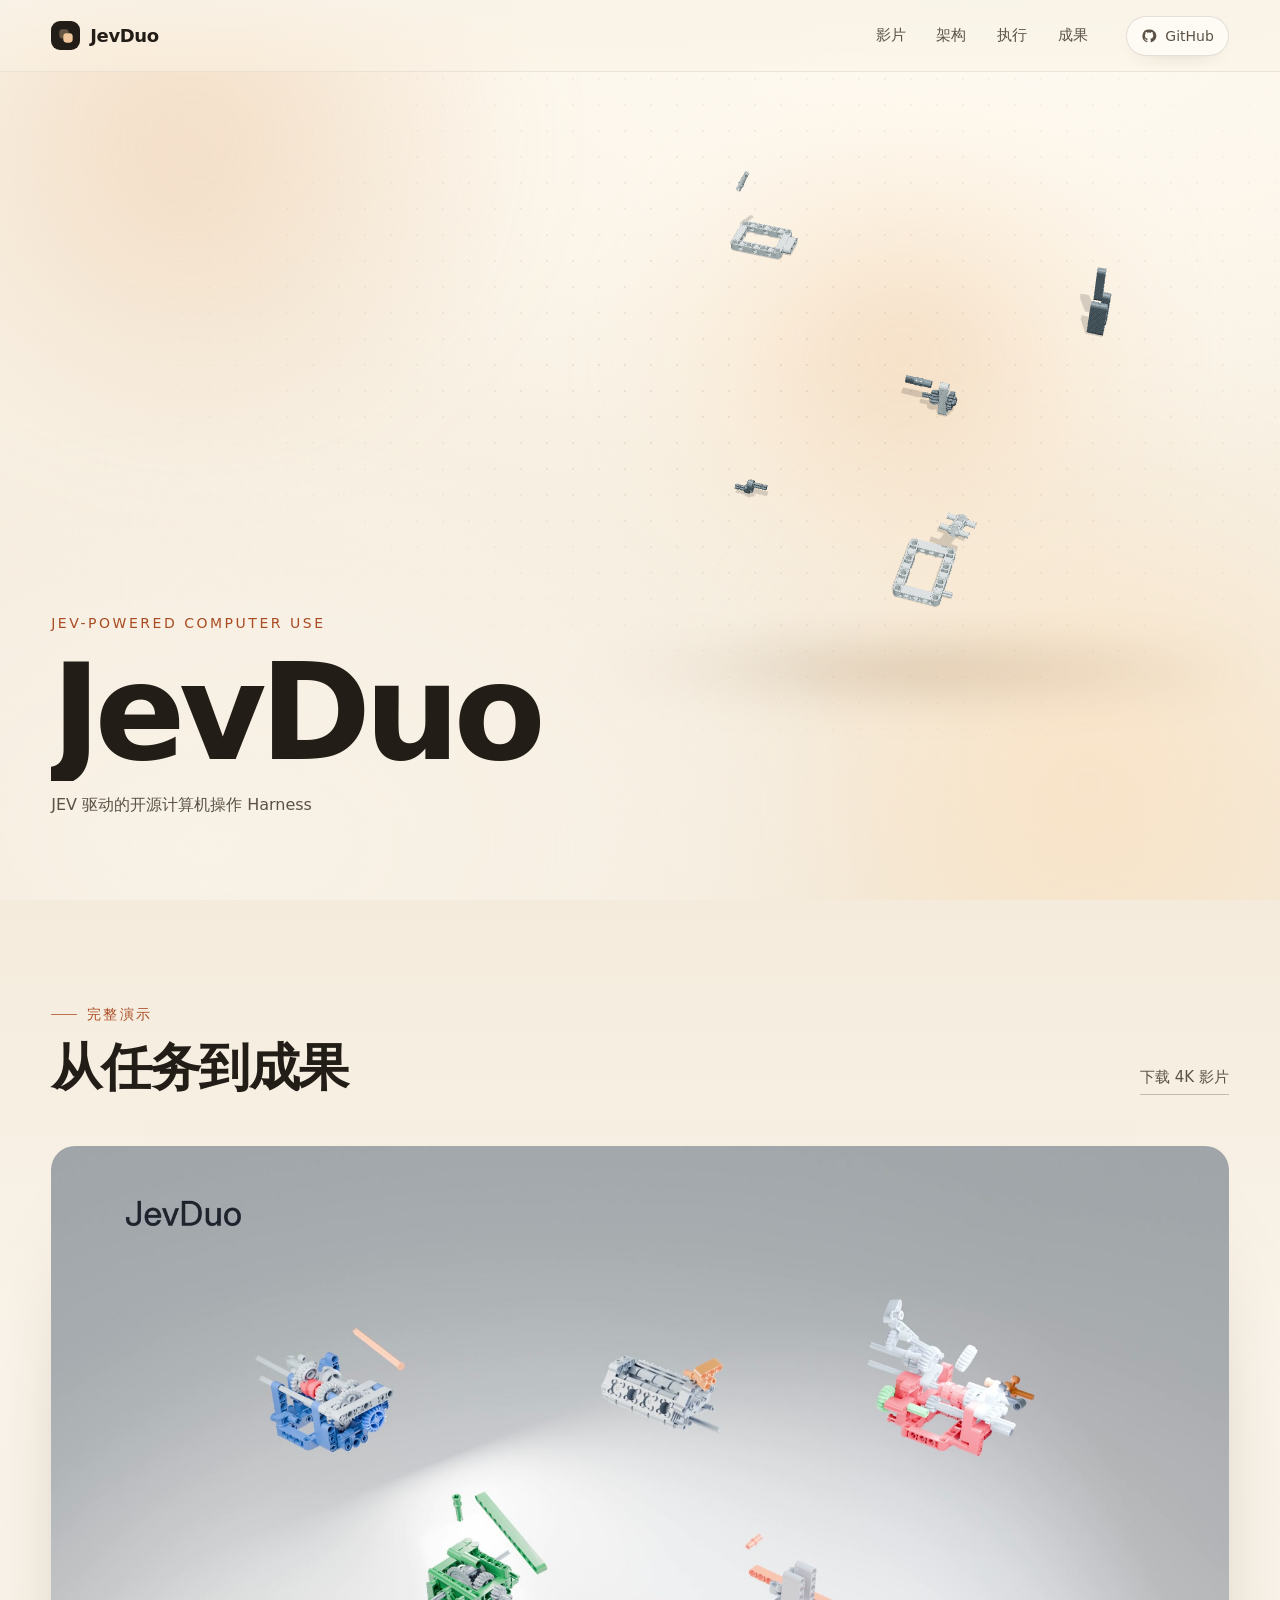
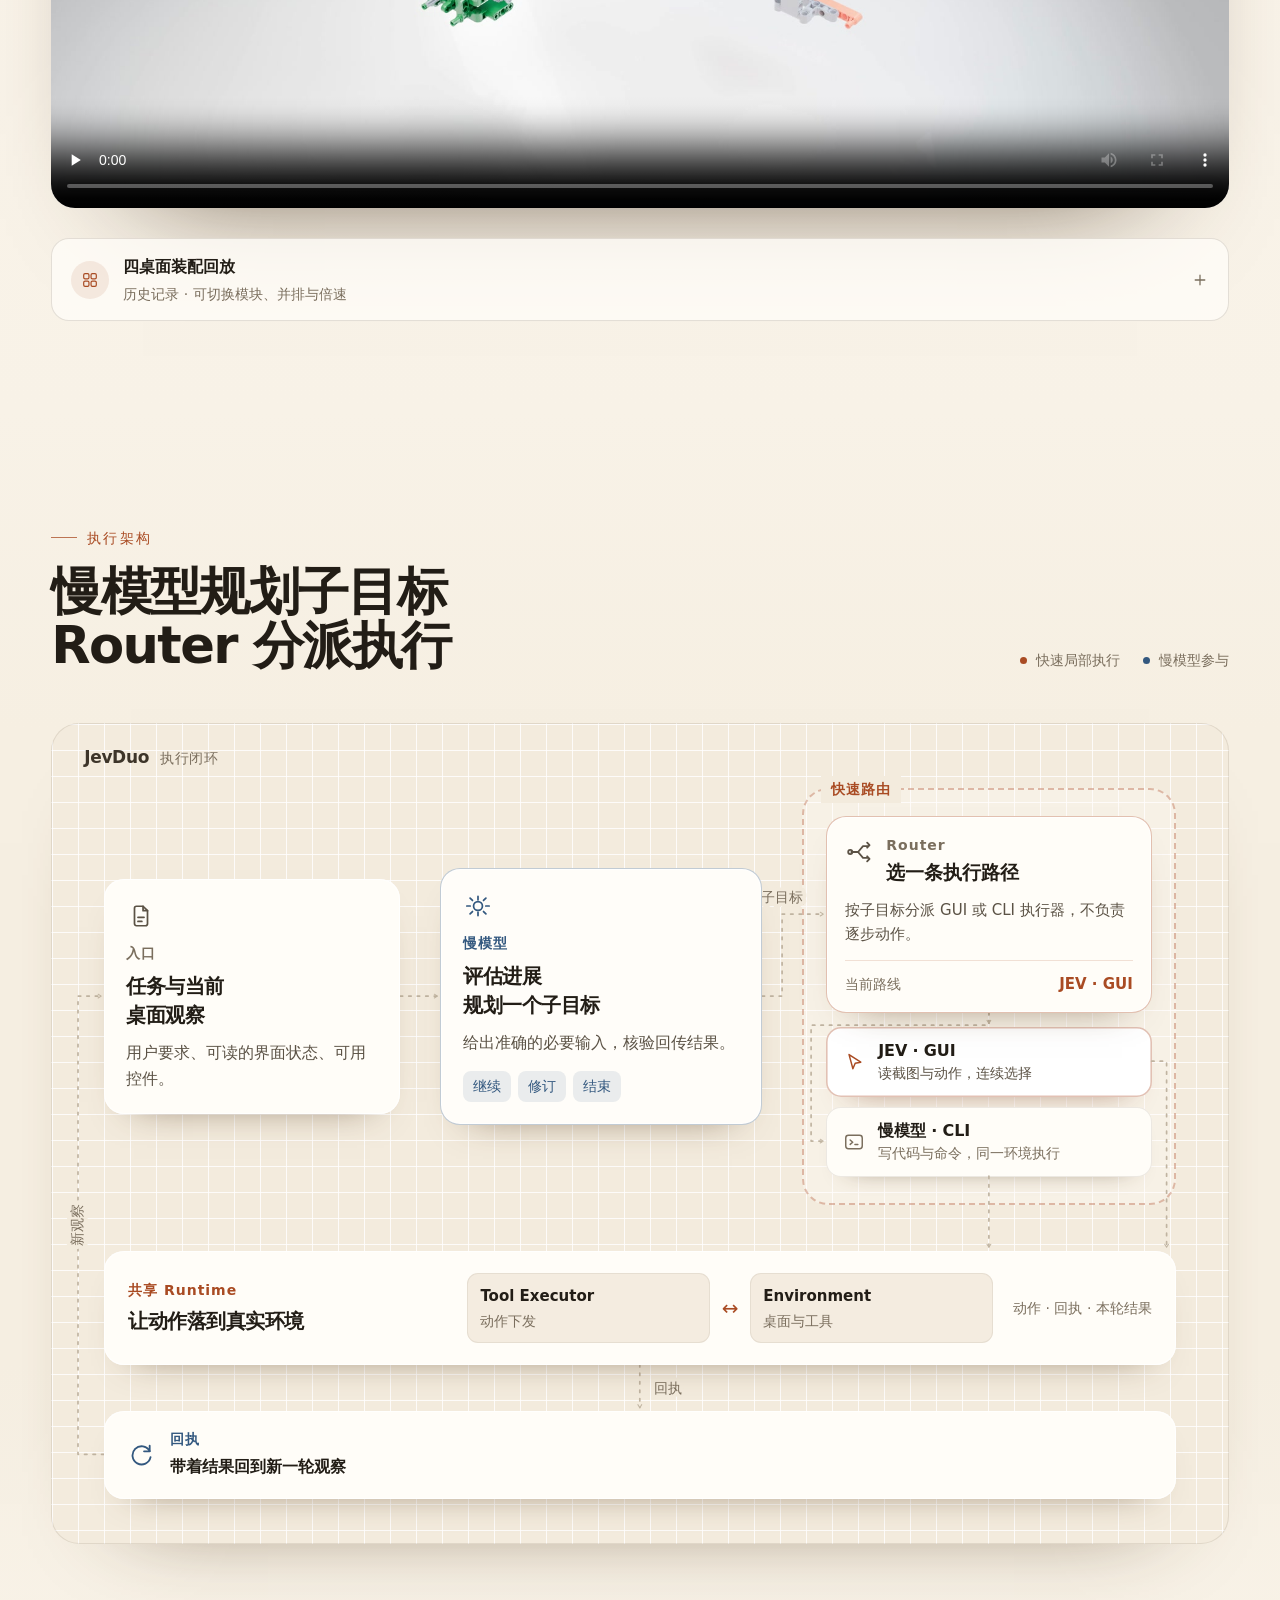
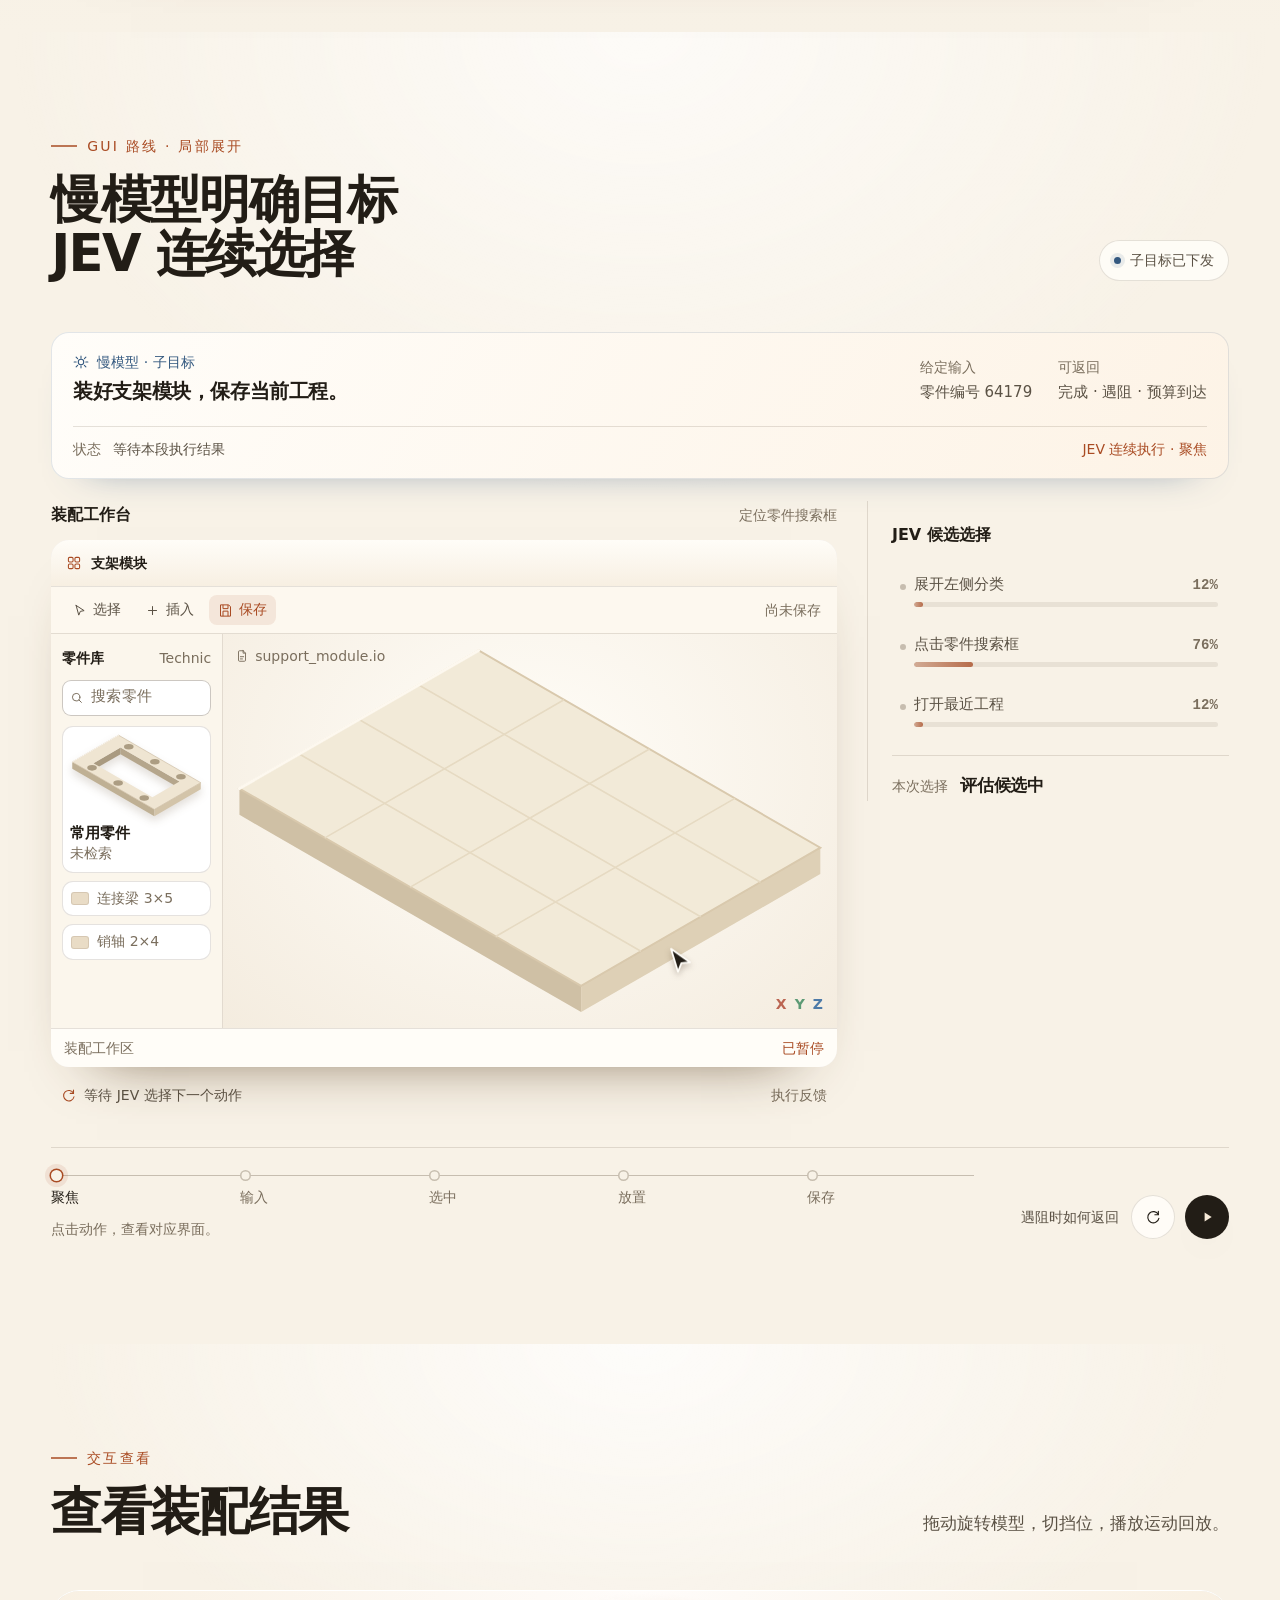
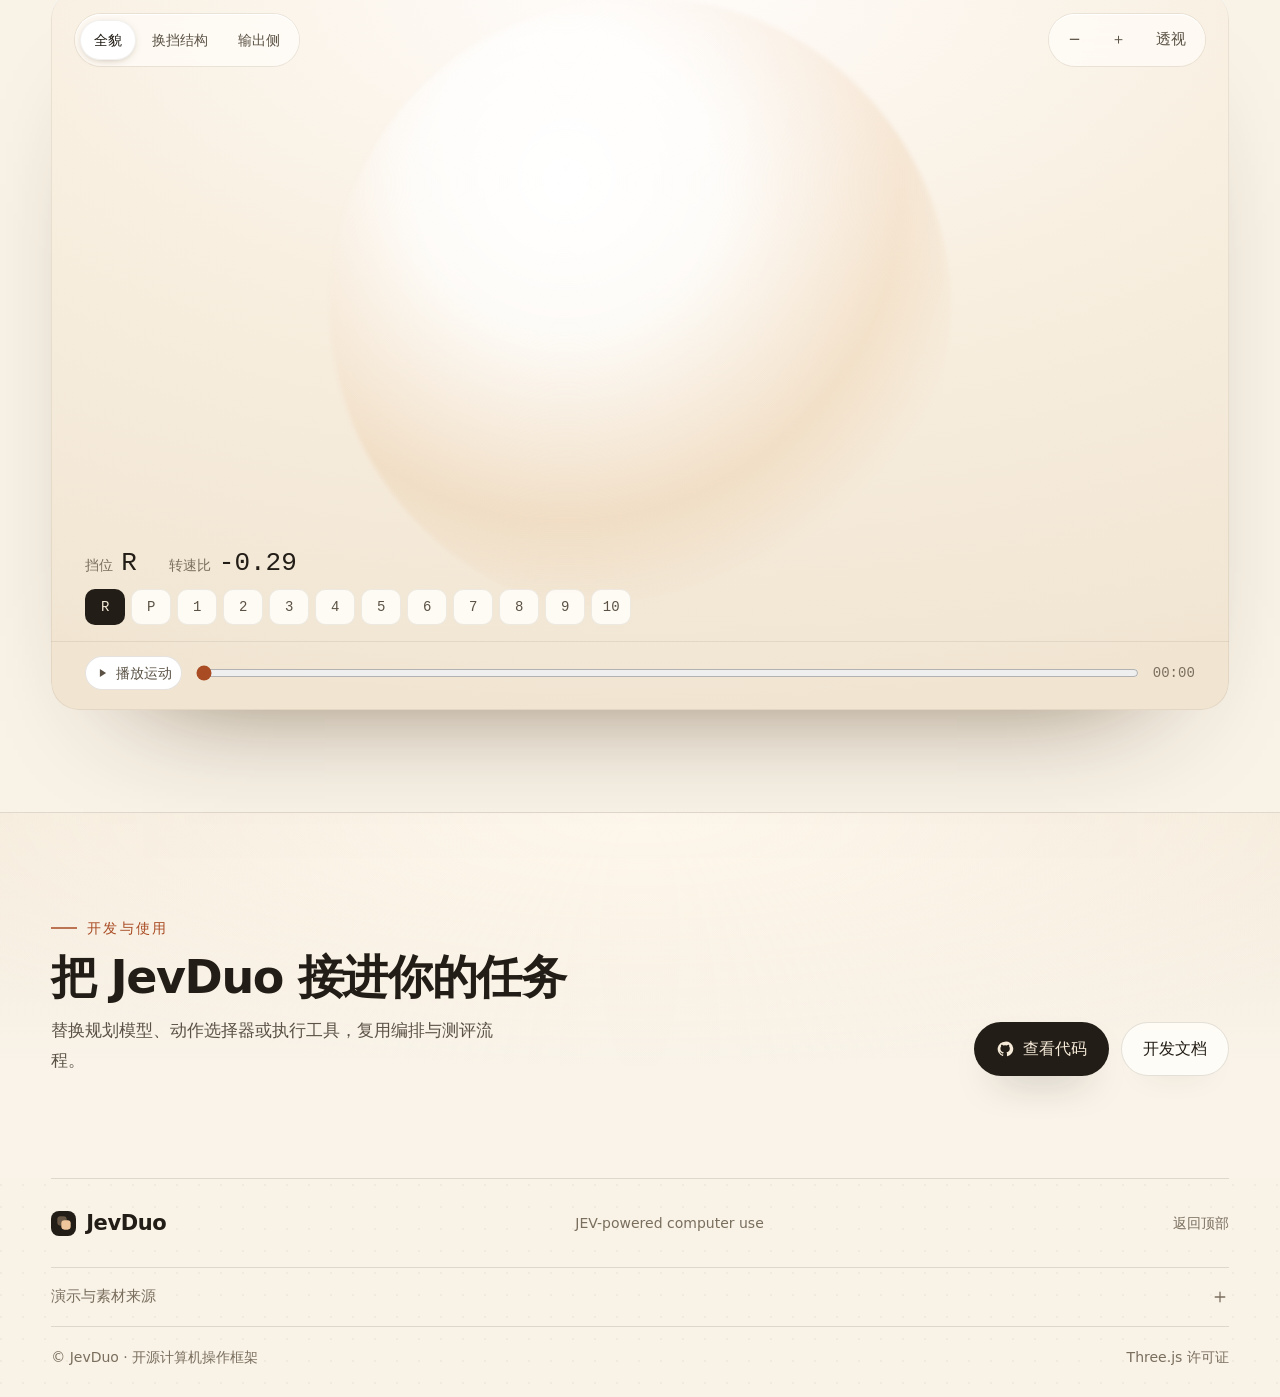
==== commit d8d93a64: "fix(web): remove commas from showcase headings" ====
--- a/website/index.html
+++ b/website/index.html
@@ -134,7 +134,7 @@
       <header class='section-lead split'>
         <div class='lead-main'>
           <p class='eyebrow'>执行架构</p>
-          <h2 id='architecture-title'>慢模型规划子目标，<br>Router 分派执行</h2>
+          <h2 id='architecture-title'>慢模型规划子目标<br>Router 分派执行</h2>
         </div>
         <p class='arch-legend'><i class='dot clay' aria-hidden='true'></i>快速局部执行<i class='dot blue' aria-hidden='true'></i>慢模型参与</p>
       </header>
@@ -149,7 +149,7 @@
         <div class='node node-slow' id='arch-slow'>
           <span class='node-orb' aria-hidden='true'><svg class='ico'><use href='#i-spark'/></svg></span>
           <p class='node-kicker'>慢模型</p>
-          <h3>评估进展，<br>规划一个子目标</h3>
+          <h3>评估进展<br>规划一个子目标</h3>
           <p class='node-note'>给出准确的必要输入，核验回传结果。</p>
           <div class='slow-outcomes'><span>继续</span><span>修订</span><span>结束</span></div>
         </div>
@@ -214,7 +214,7 @@
       <header class='section-lead split'>
         <div class='lead-main'>
           <p class='eyebrow'>GUI 路线 · 局部展开</p>
-          <h2 id='execution-title'>慢模型明确目标，<br>JEV 连续选择</h2>
+          <h2 id='execution-title'>慢模型明确目标<br>JEV 连续选择</h2>
         </div>
         <p class='exec-status'><i class='status-dot' aria-hidden='true'></i><span id='slow-status'>子目标已下发</span></p>
       </header>
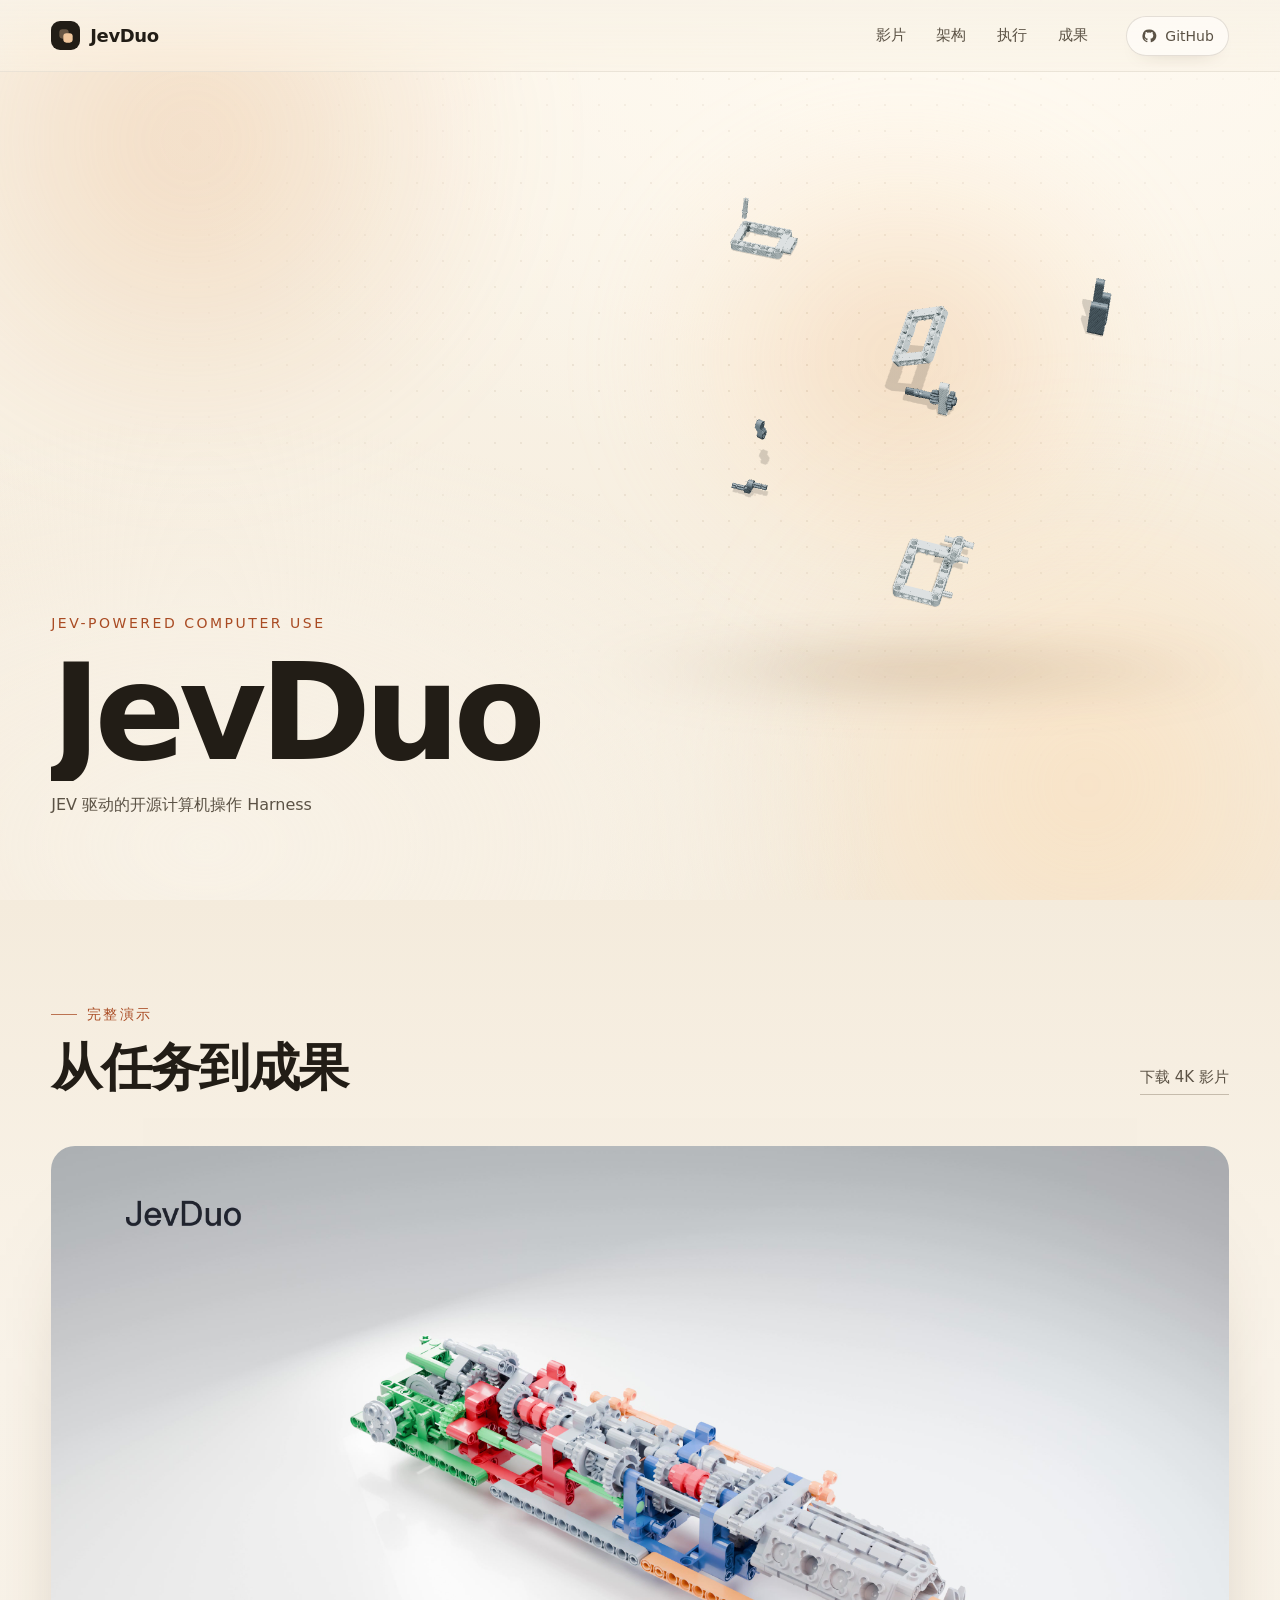
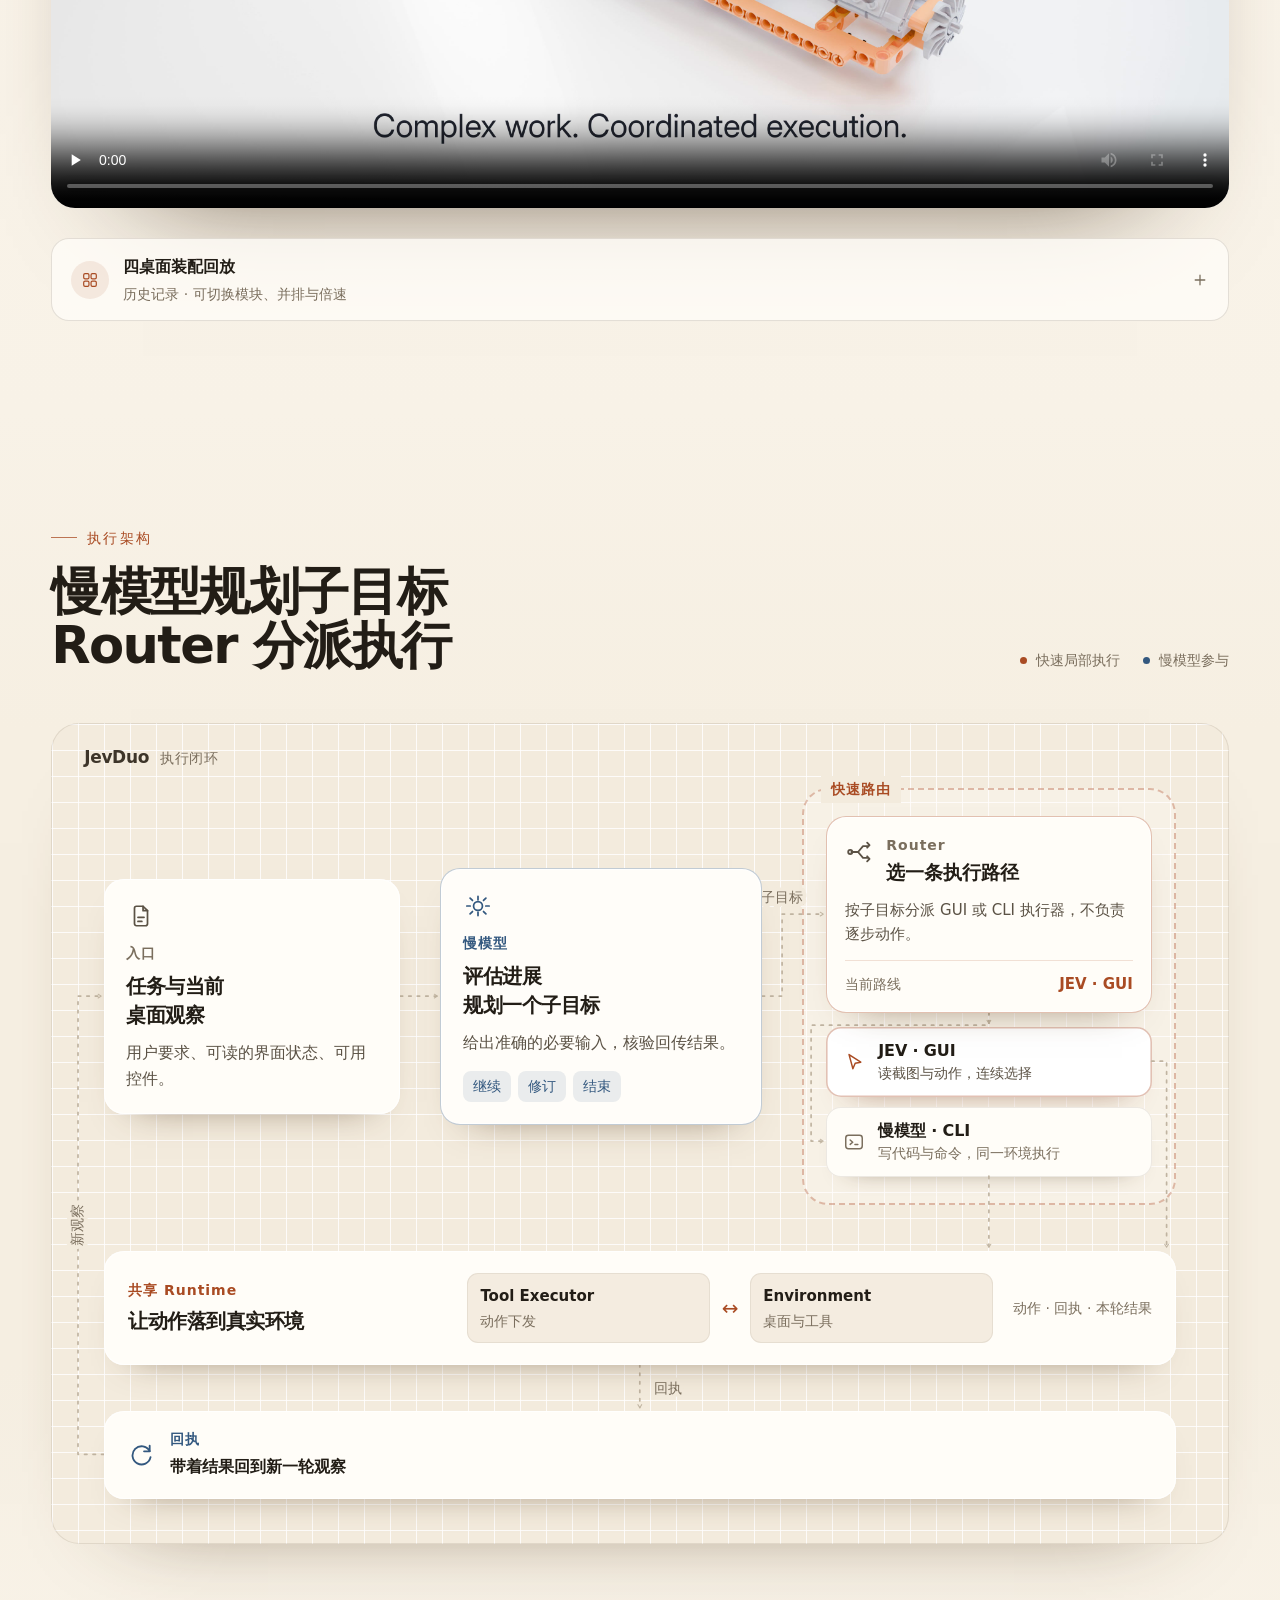
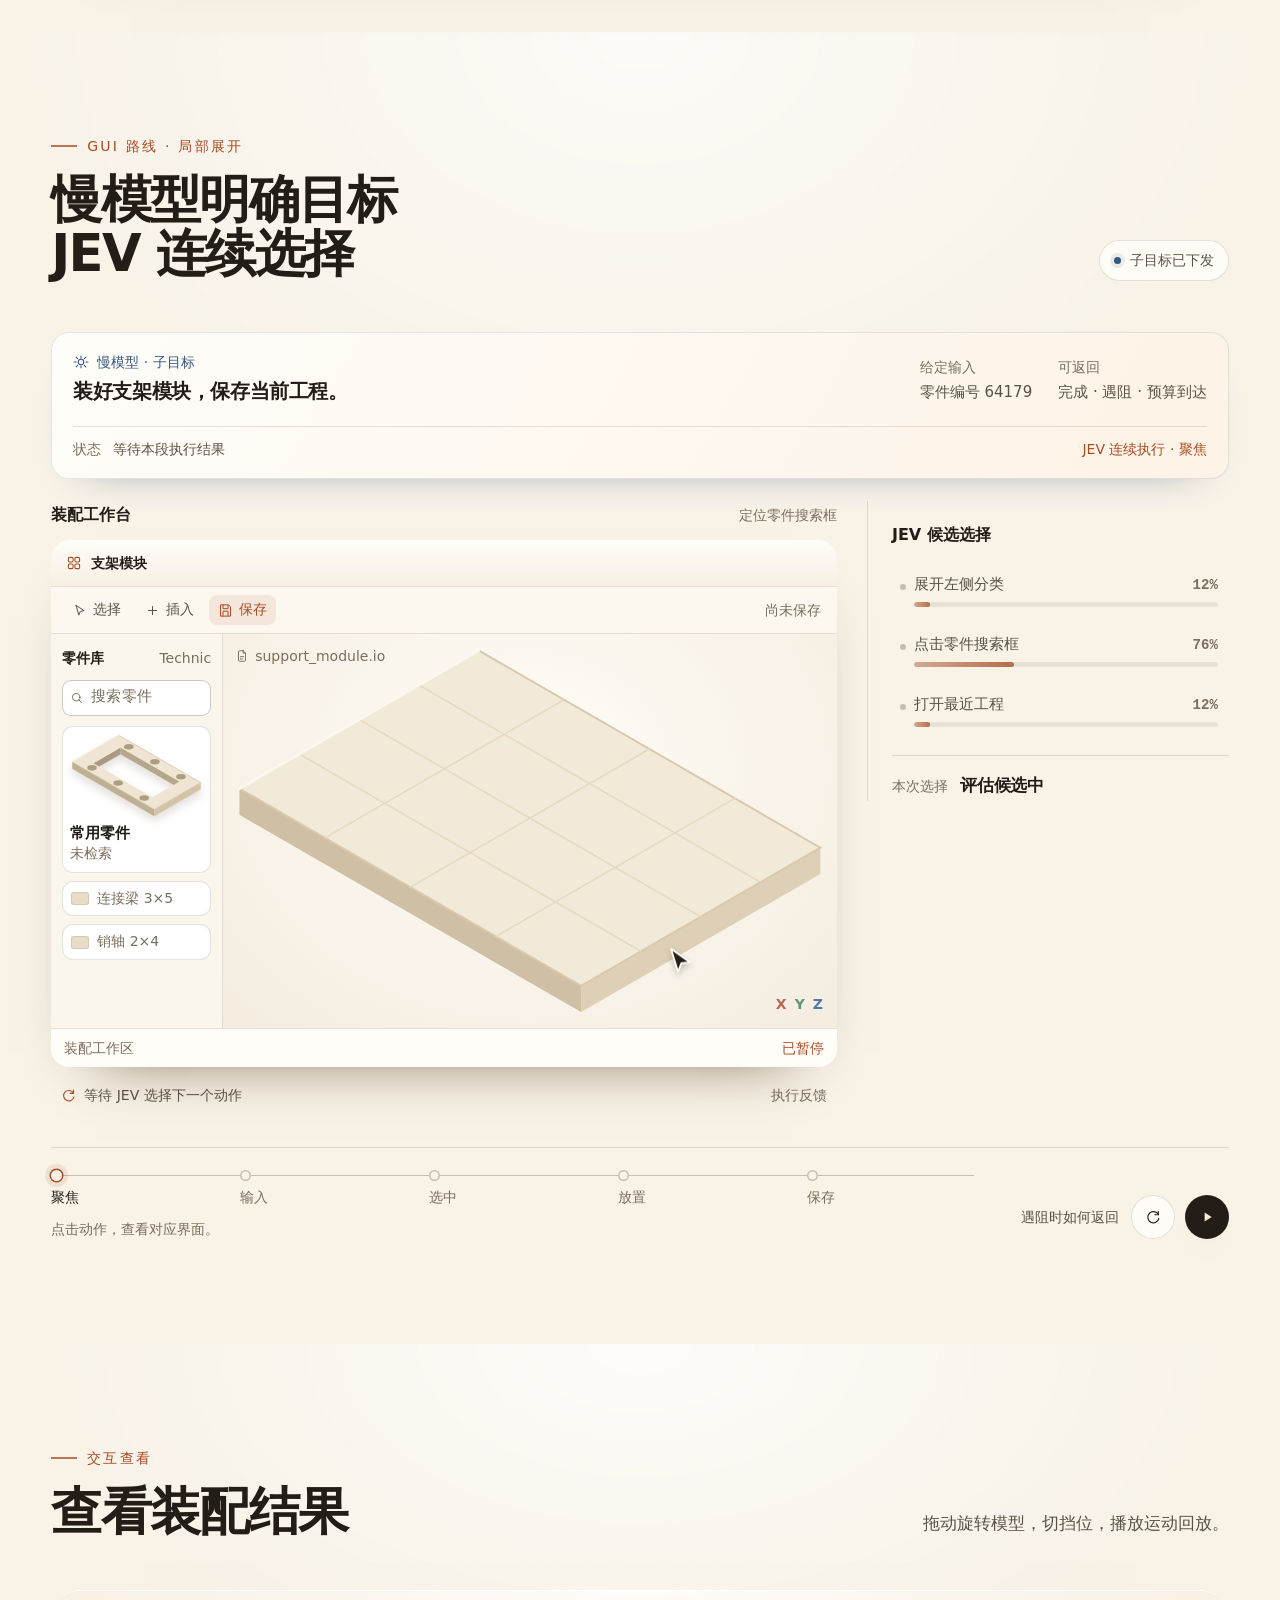
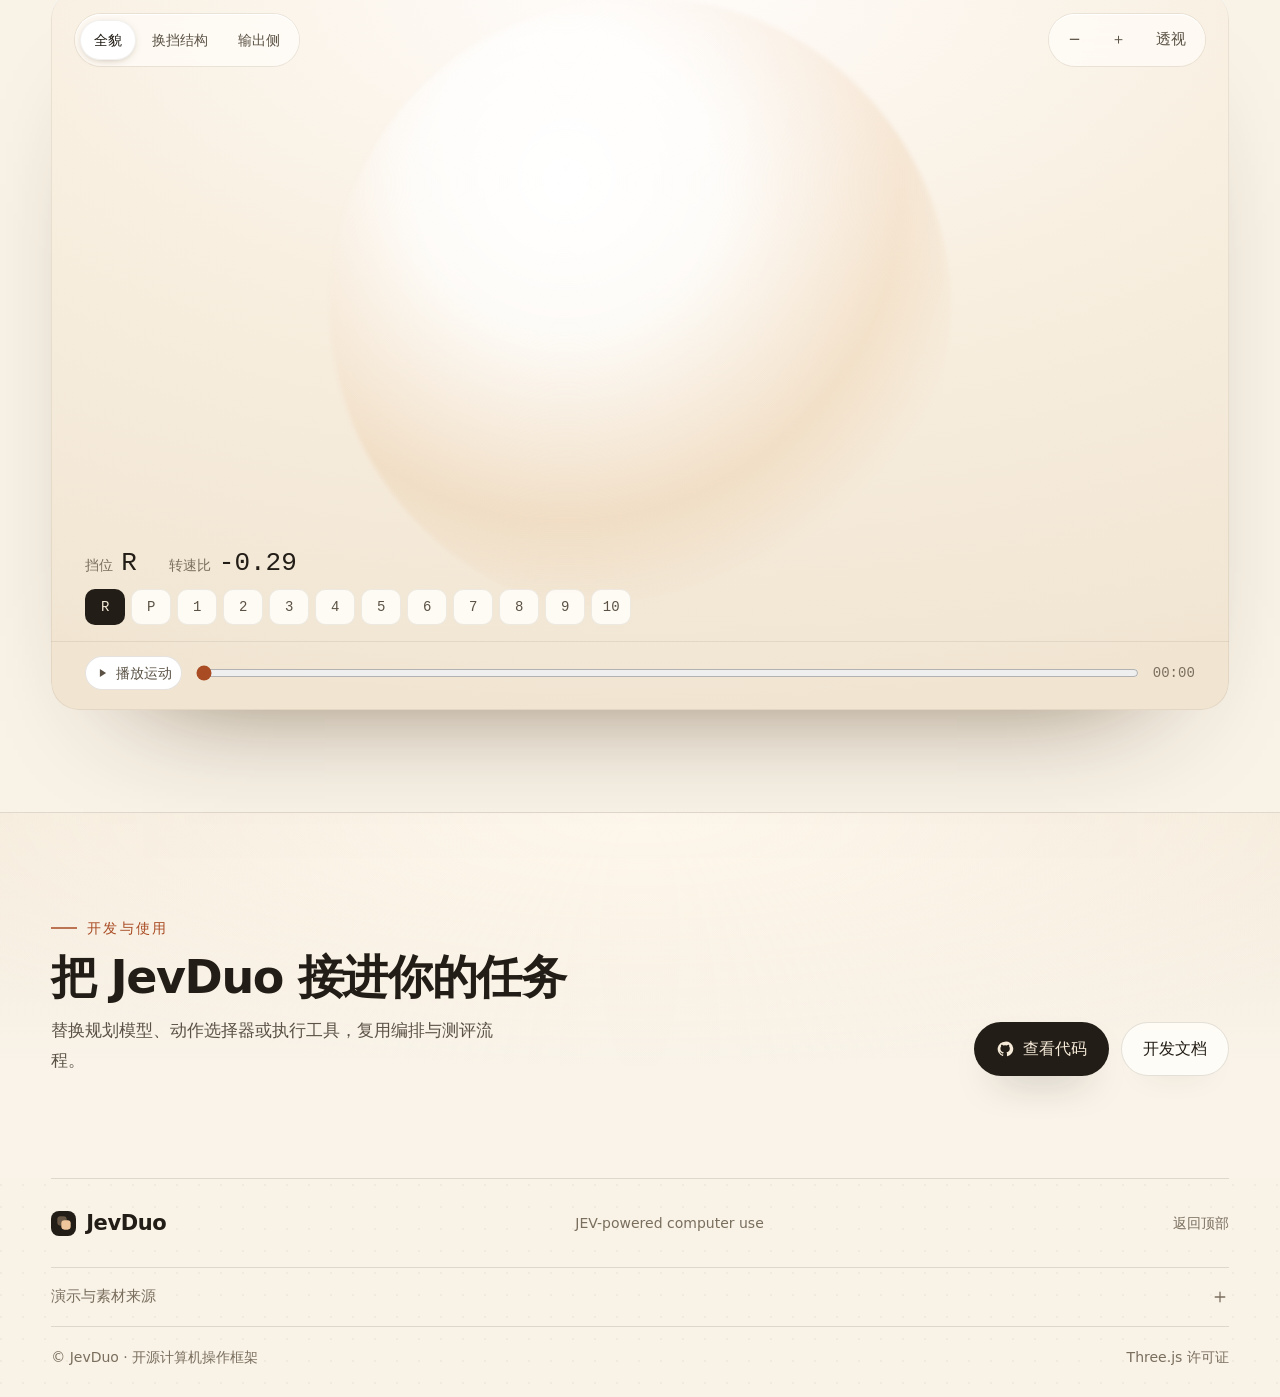
==== commit 5f1baea1: "docs(web): point film player and download to v16" ====
--- a/website/index.html
+++ b/website/index.html
@@ -89,11 +89,11 @@
           <p class='eyebrow'>完整演示</p>
           <h2 id='film-title'>从任务到成果</h2>
         </div>
-        <a class='text-link' href='../../downloads/JevDuo-v15-4K.mp4' download>下载 4K 影片</a>
+        <a class='text-link' href='../../downloads/JevDuo-v16-4K.mp4' download>下载 4K 影片</a>
       </header>
       <figure class='film-figure'>
-        <video id='film-player' controls playsinline preload='none' poster='../../assets/film-poster.jpg' aria-label='JevDuo 工作流程影片'>
-          <source src='../../assets/jevduo-film-1080p.mp4' type='video/mp4'>
+        <video id='film-player' controls playsinline preload='none' poster='../../assets/film-v16-poster.jpg' aria-label='JevDuo 工作流程影片'>
+          <source src='../../assets/jevduo-film-v16-1080p.mp4' type='video/mp4'>
           此浏览器无法播放，可下载影片查看。
         </video>
       </figure>
